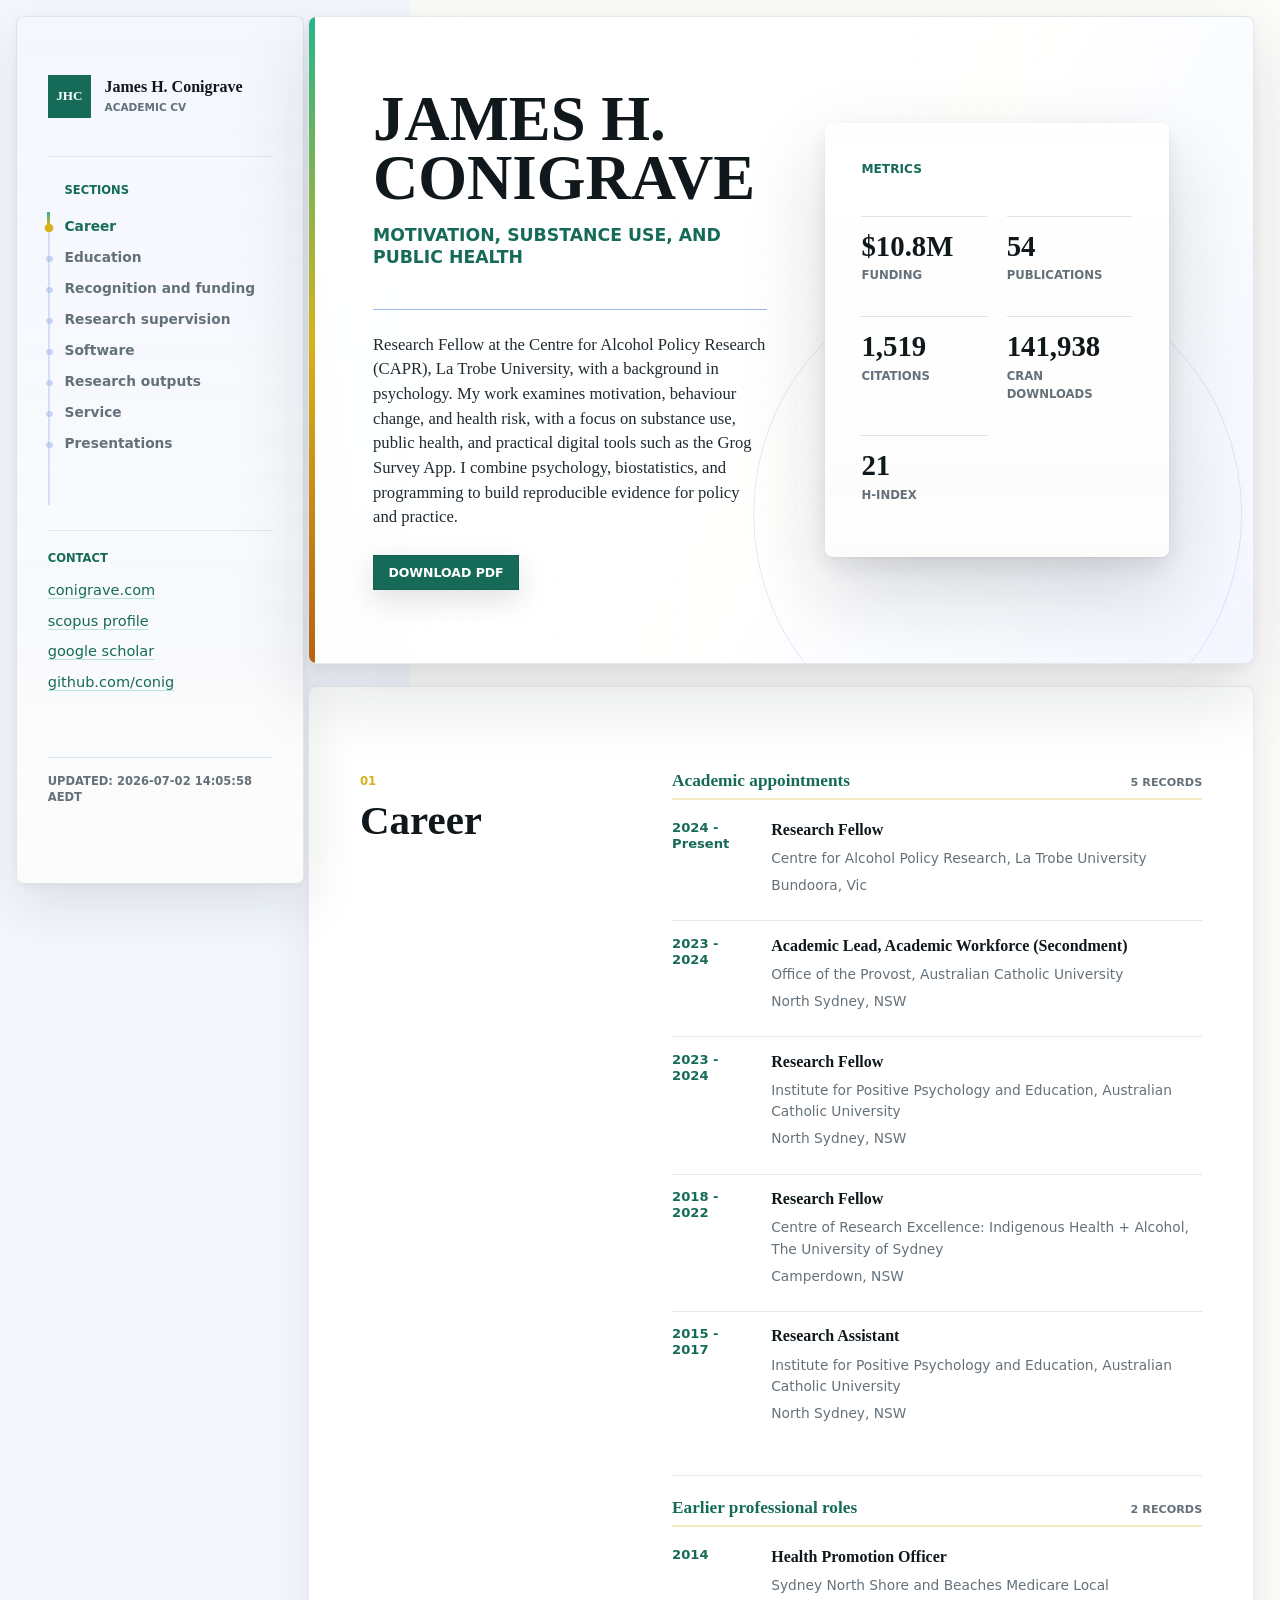
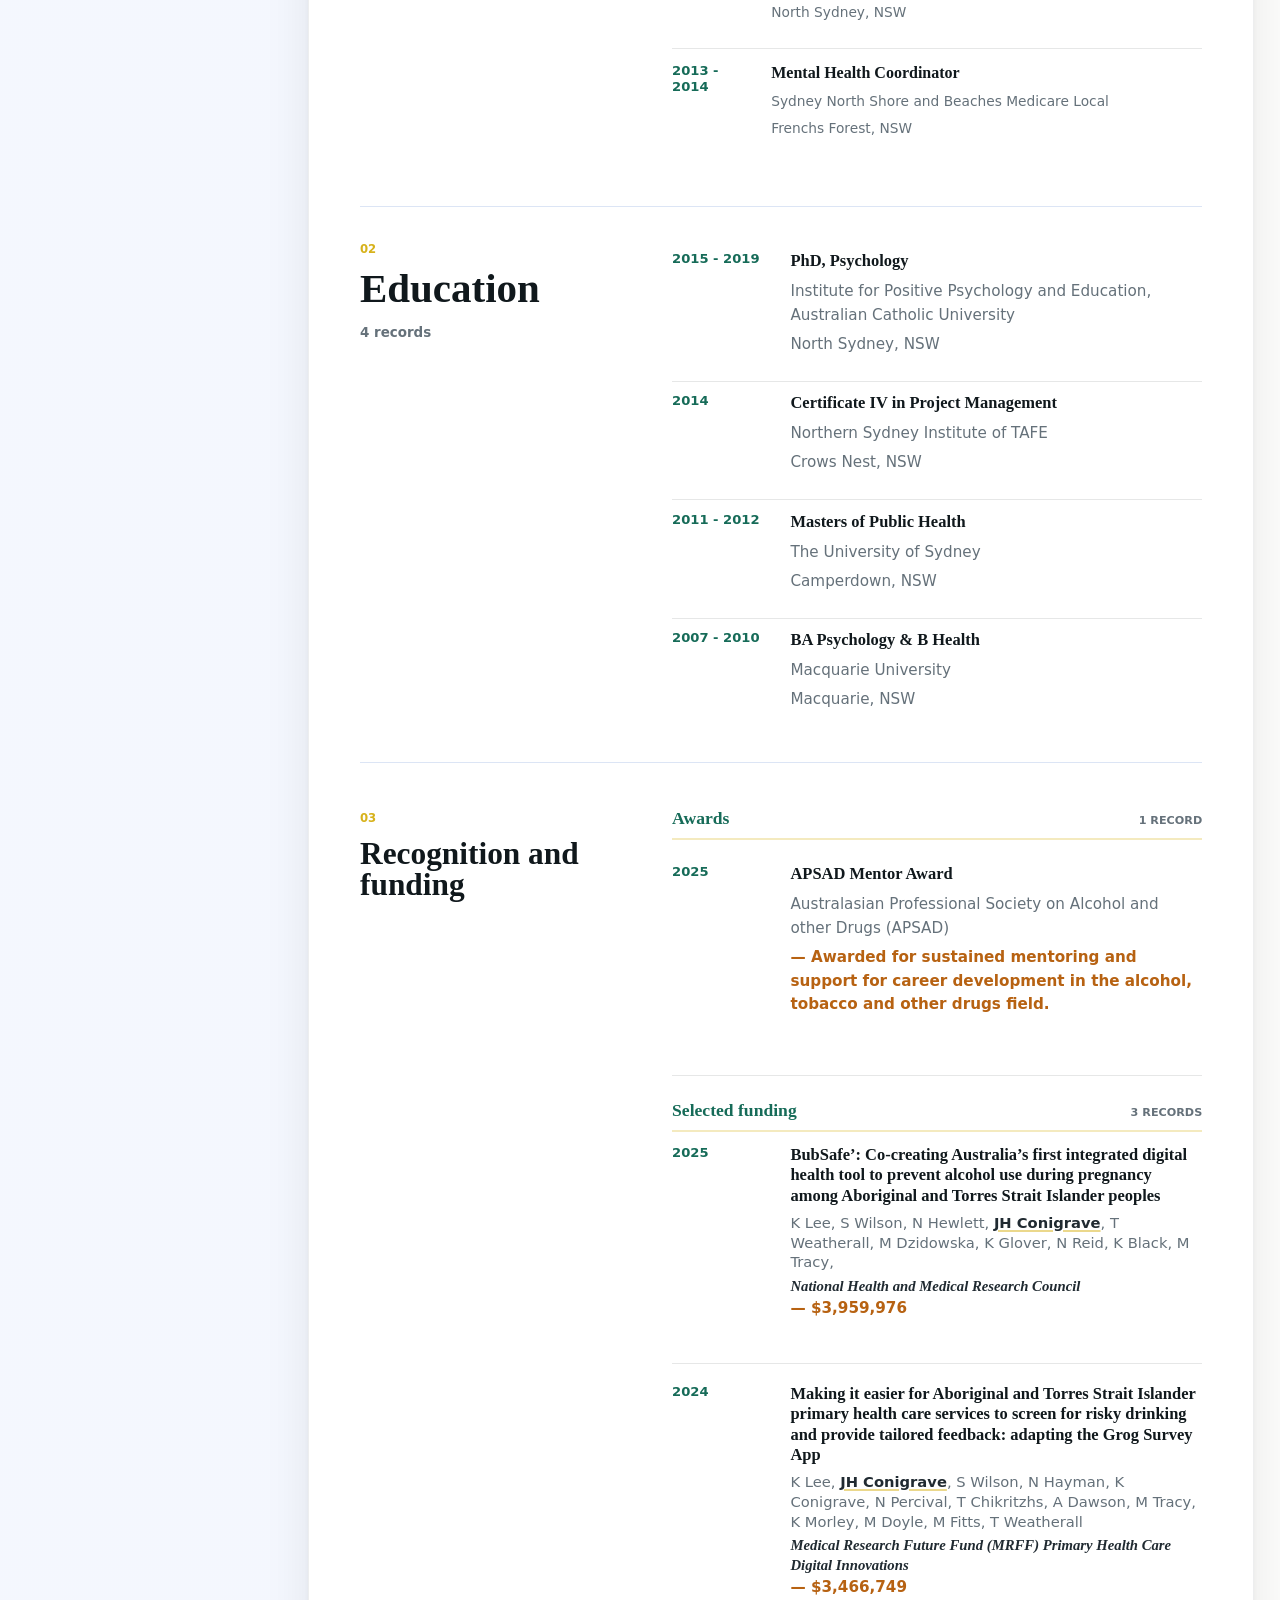
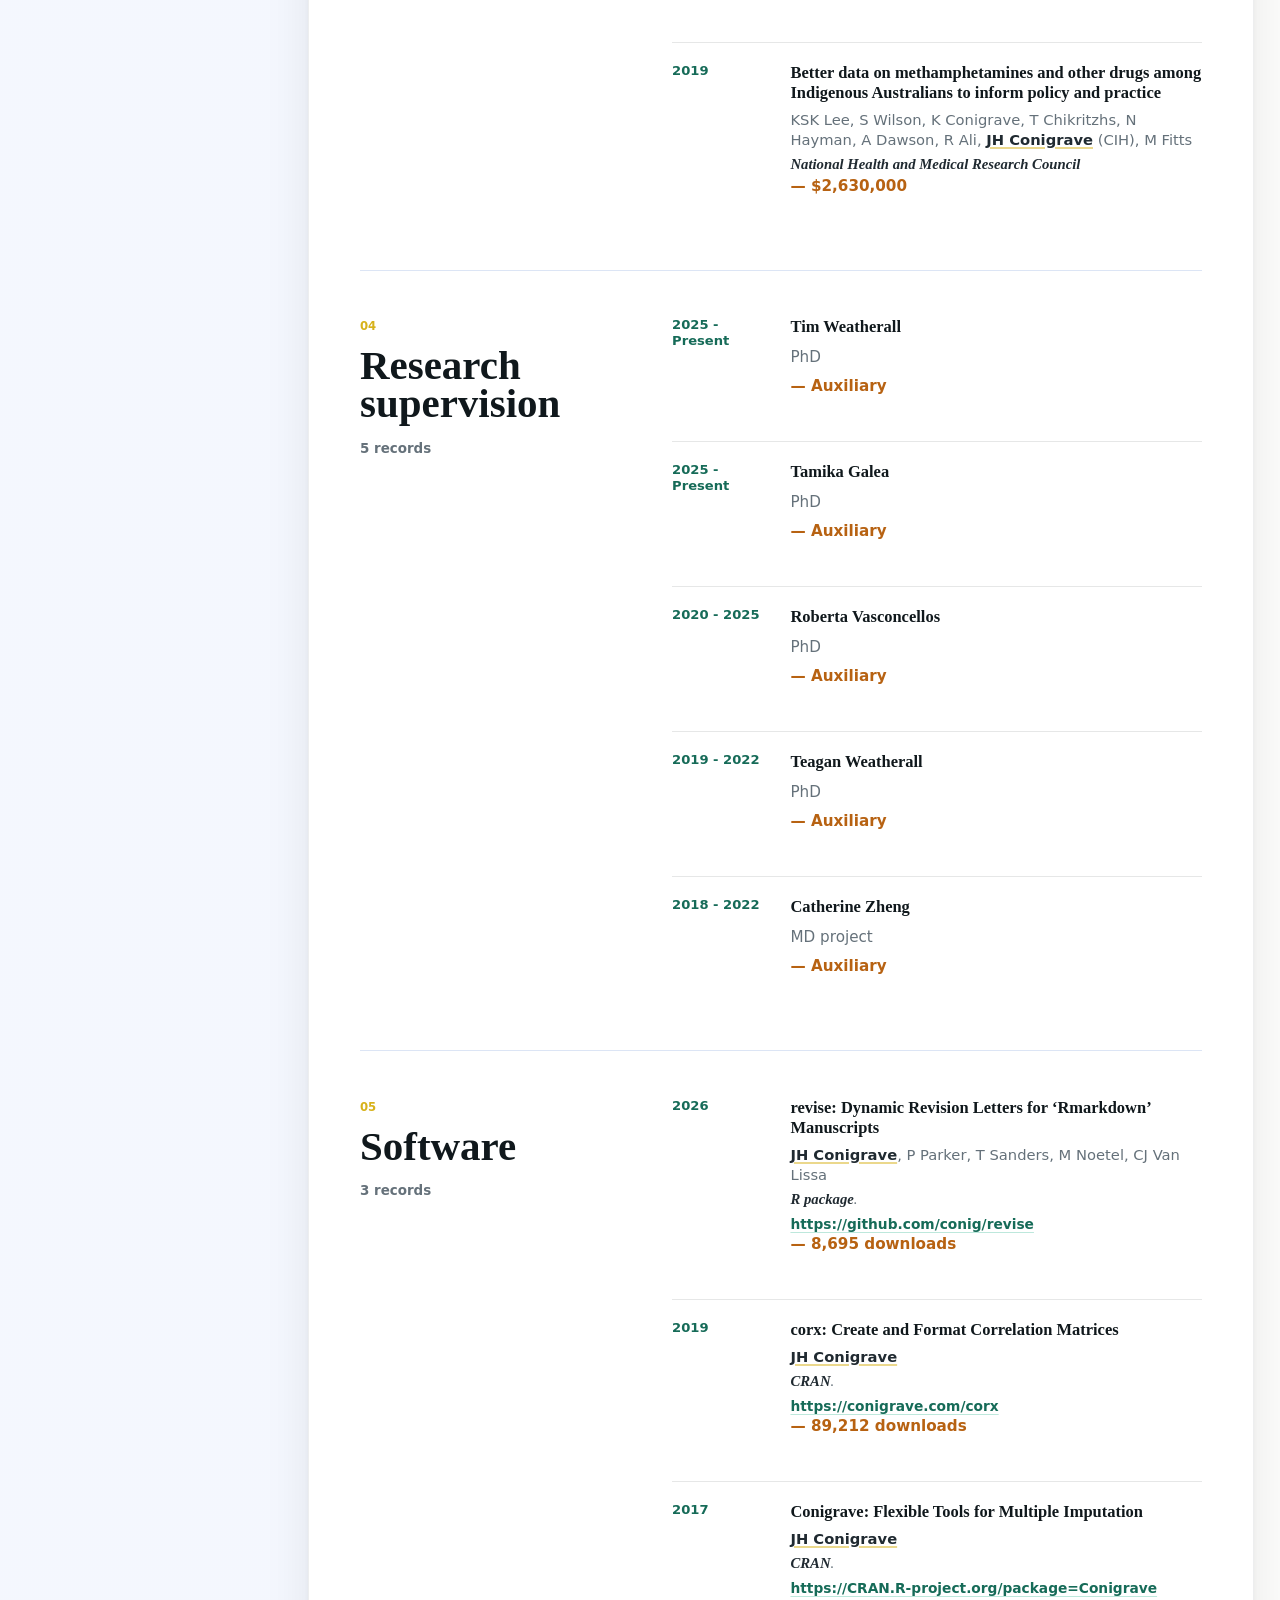
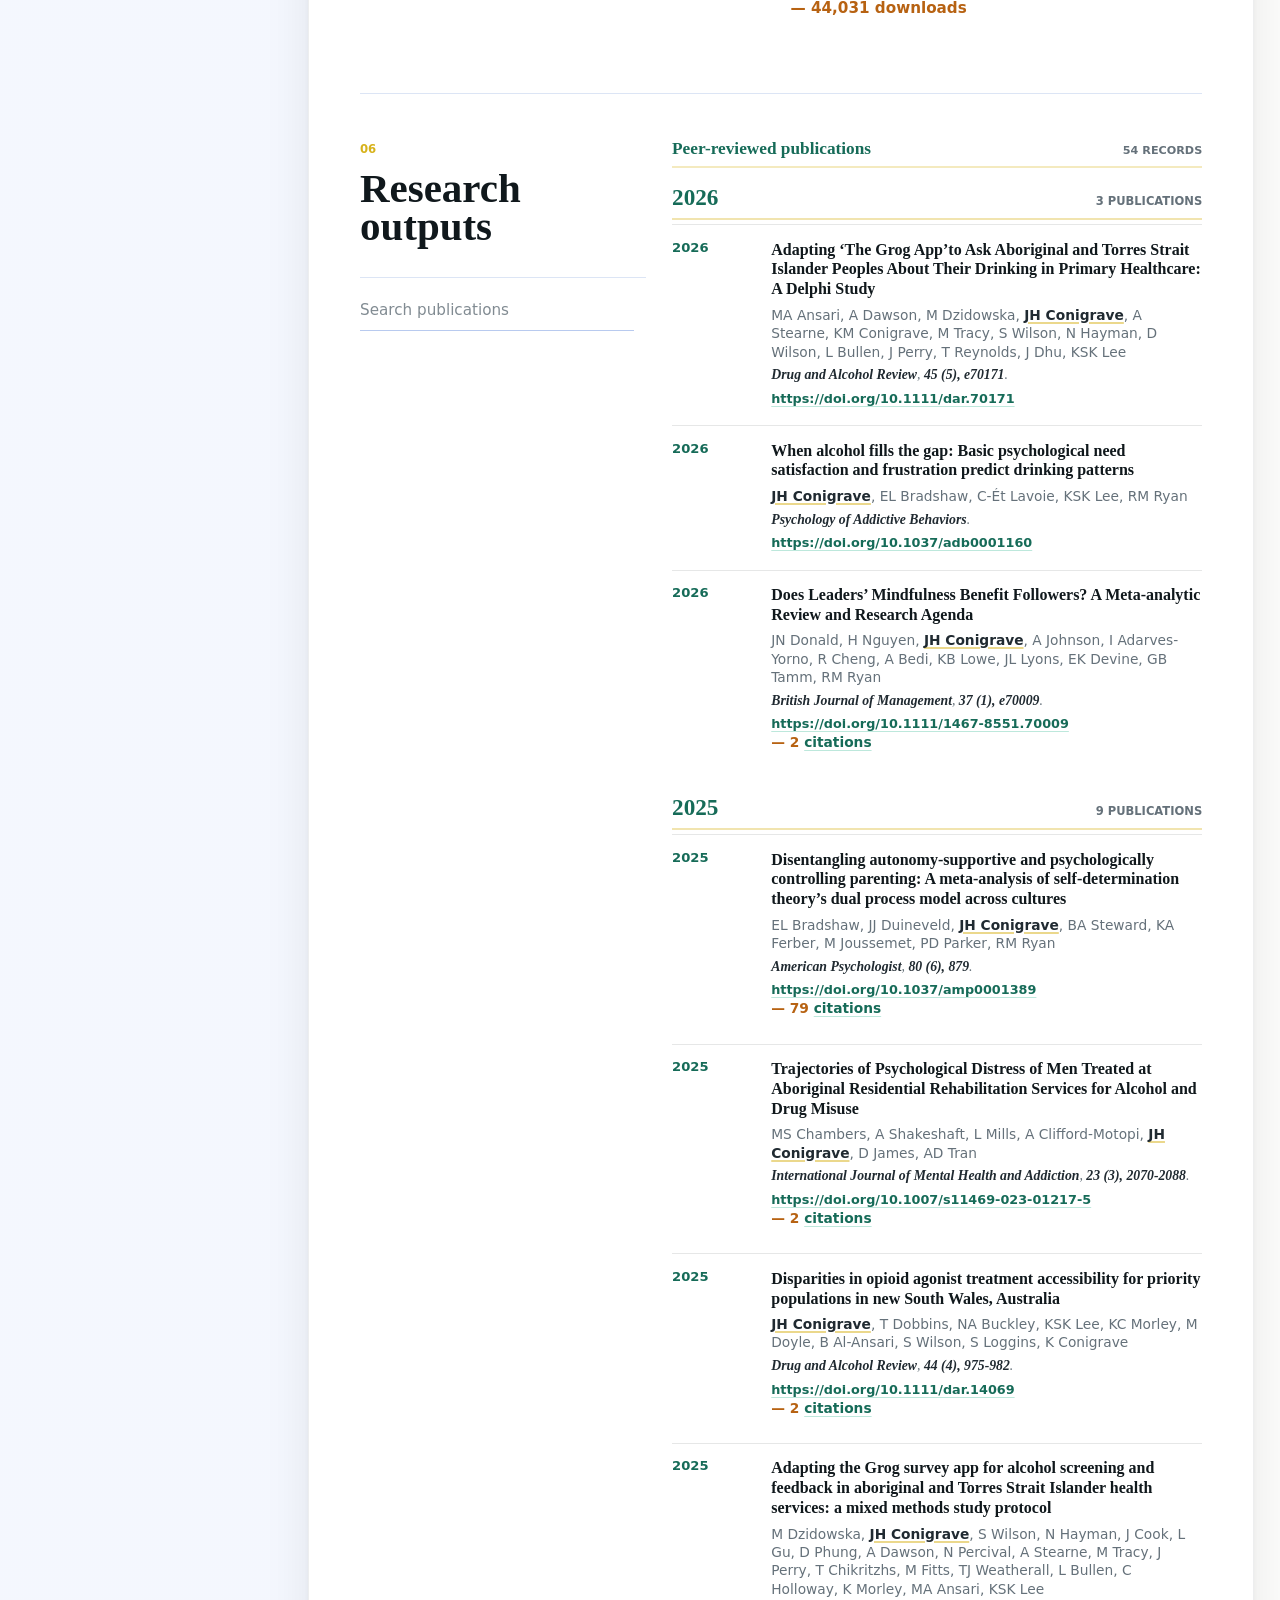
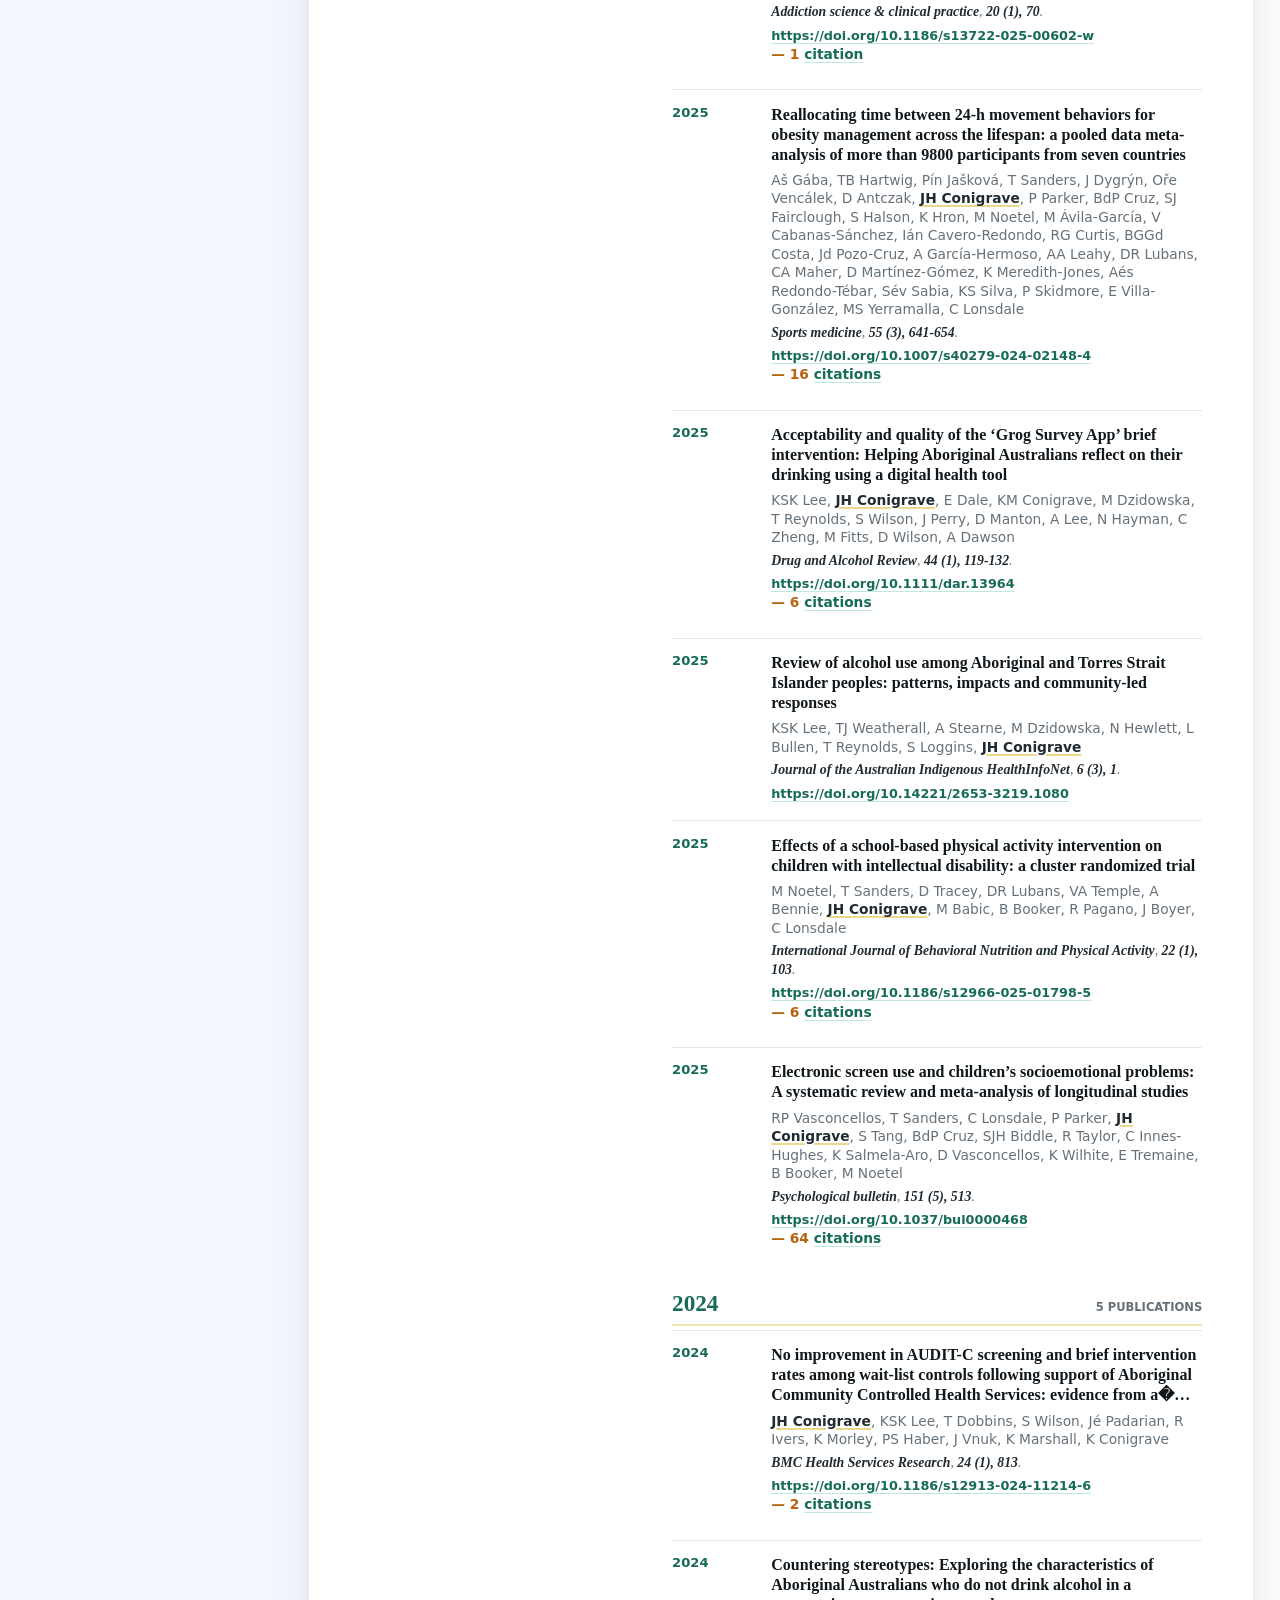
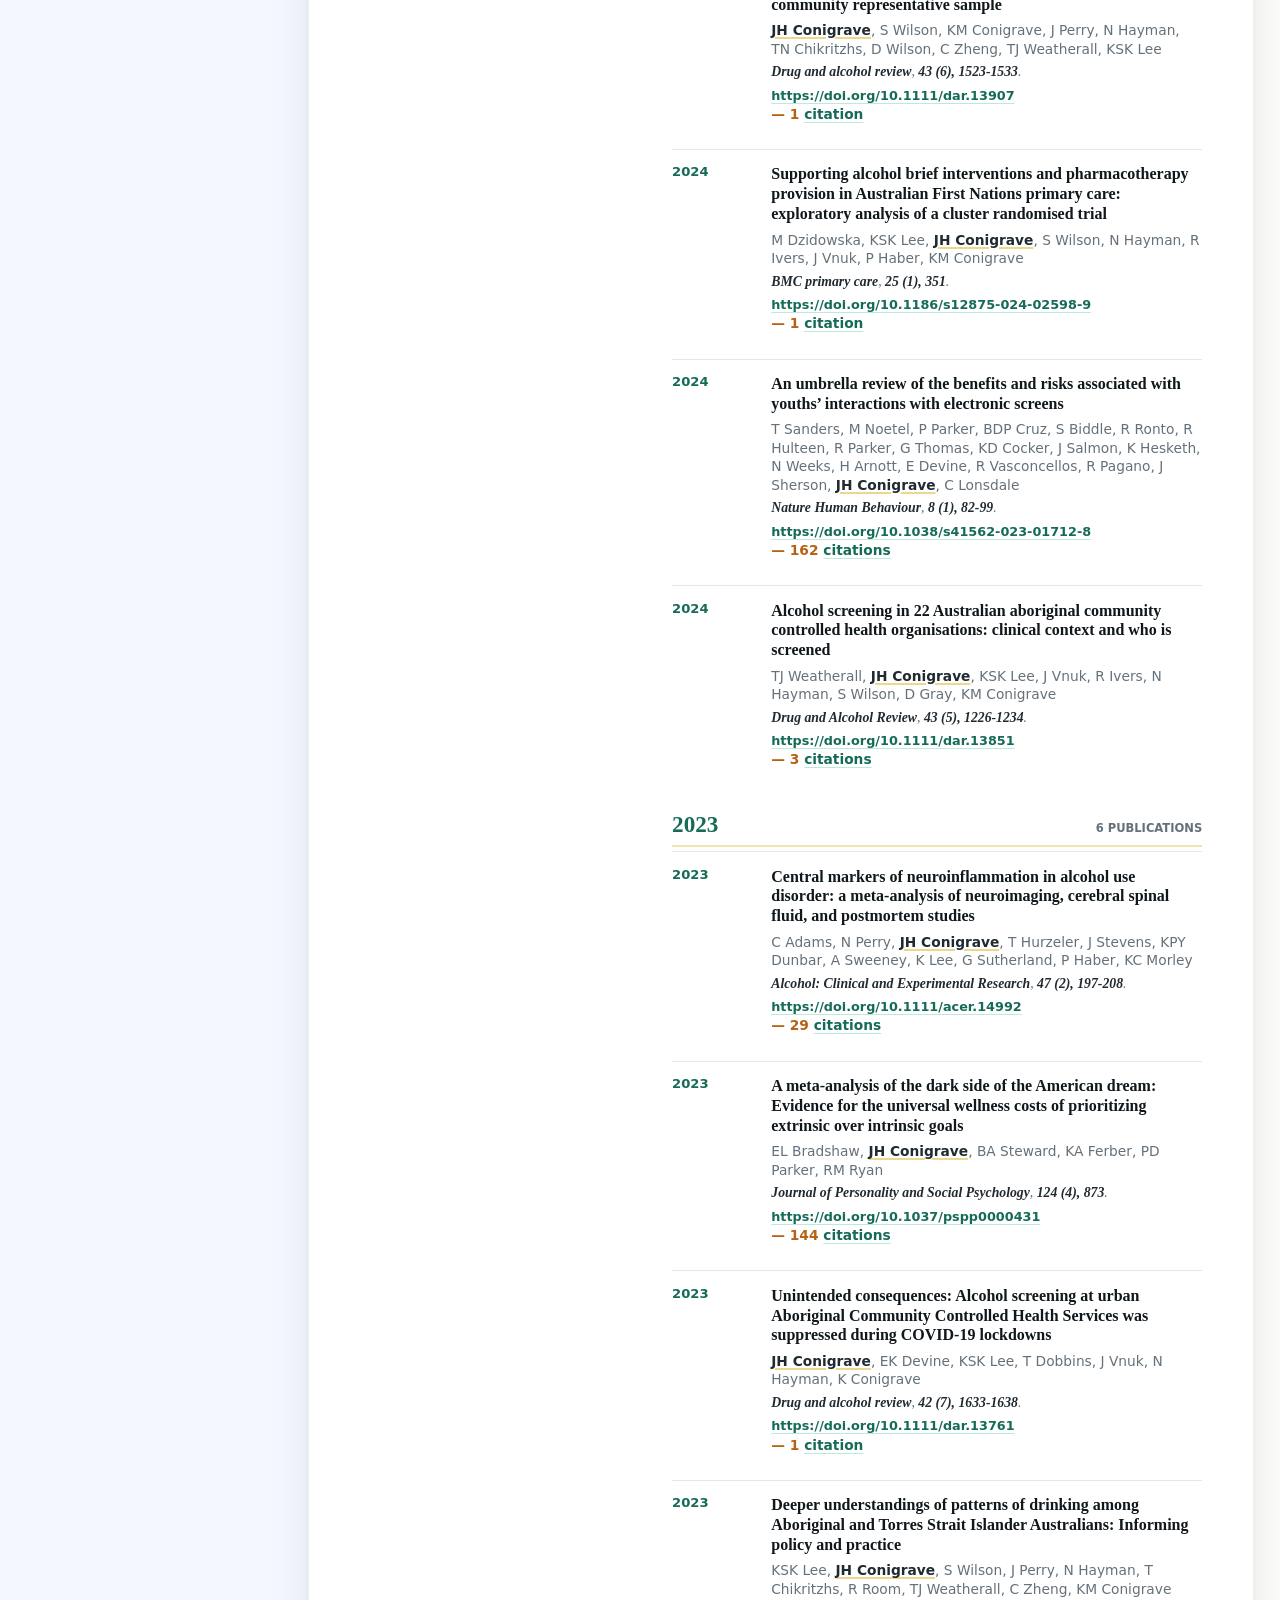
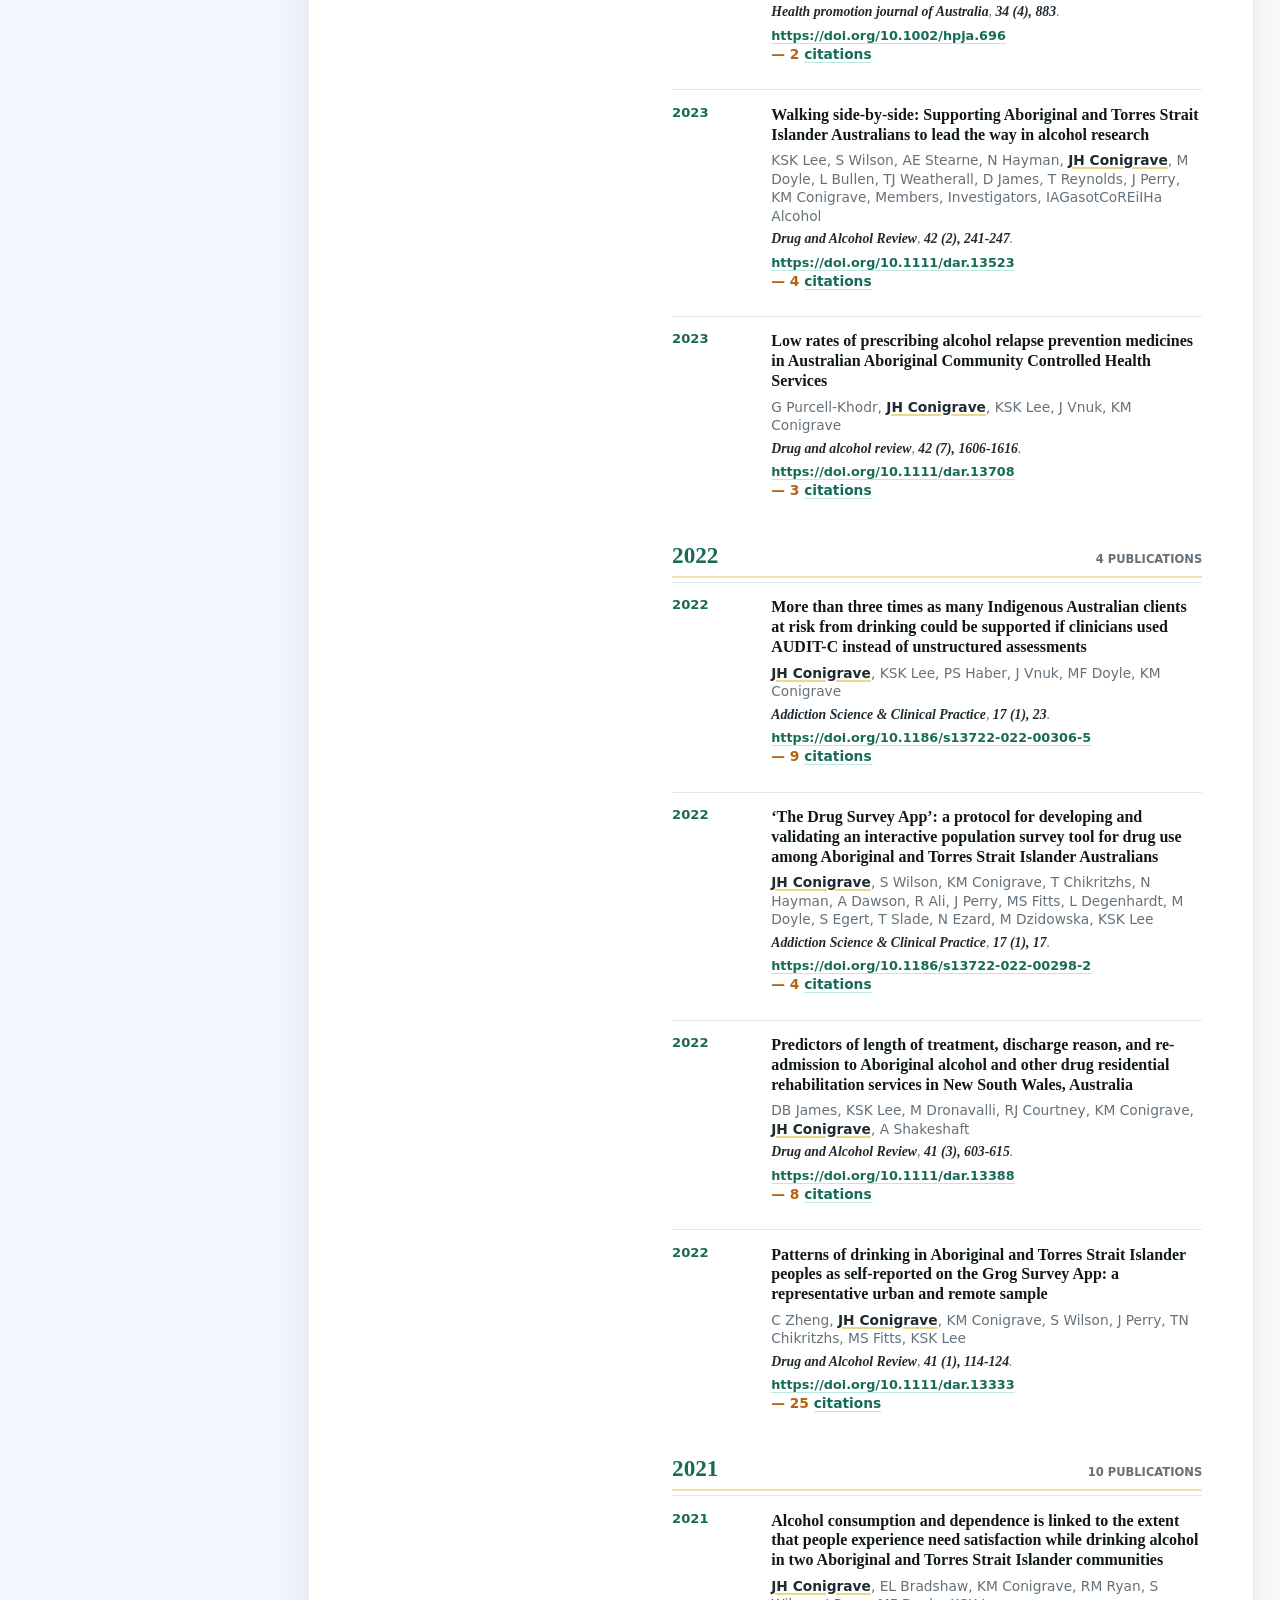
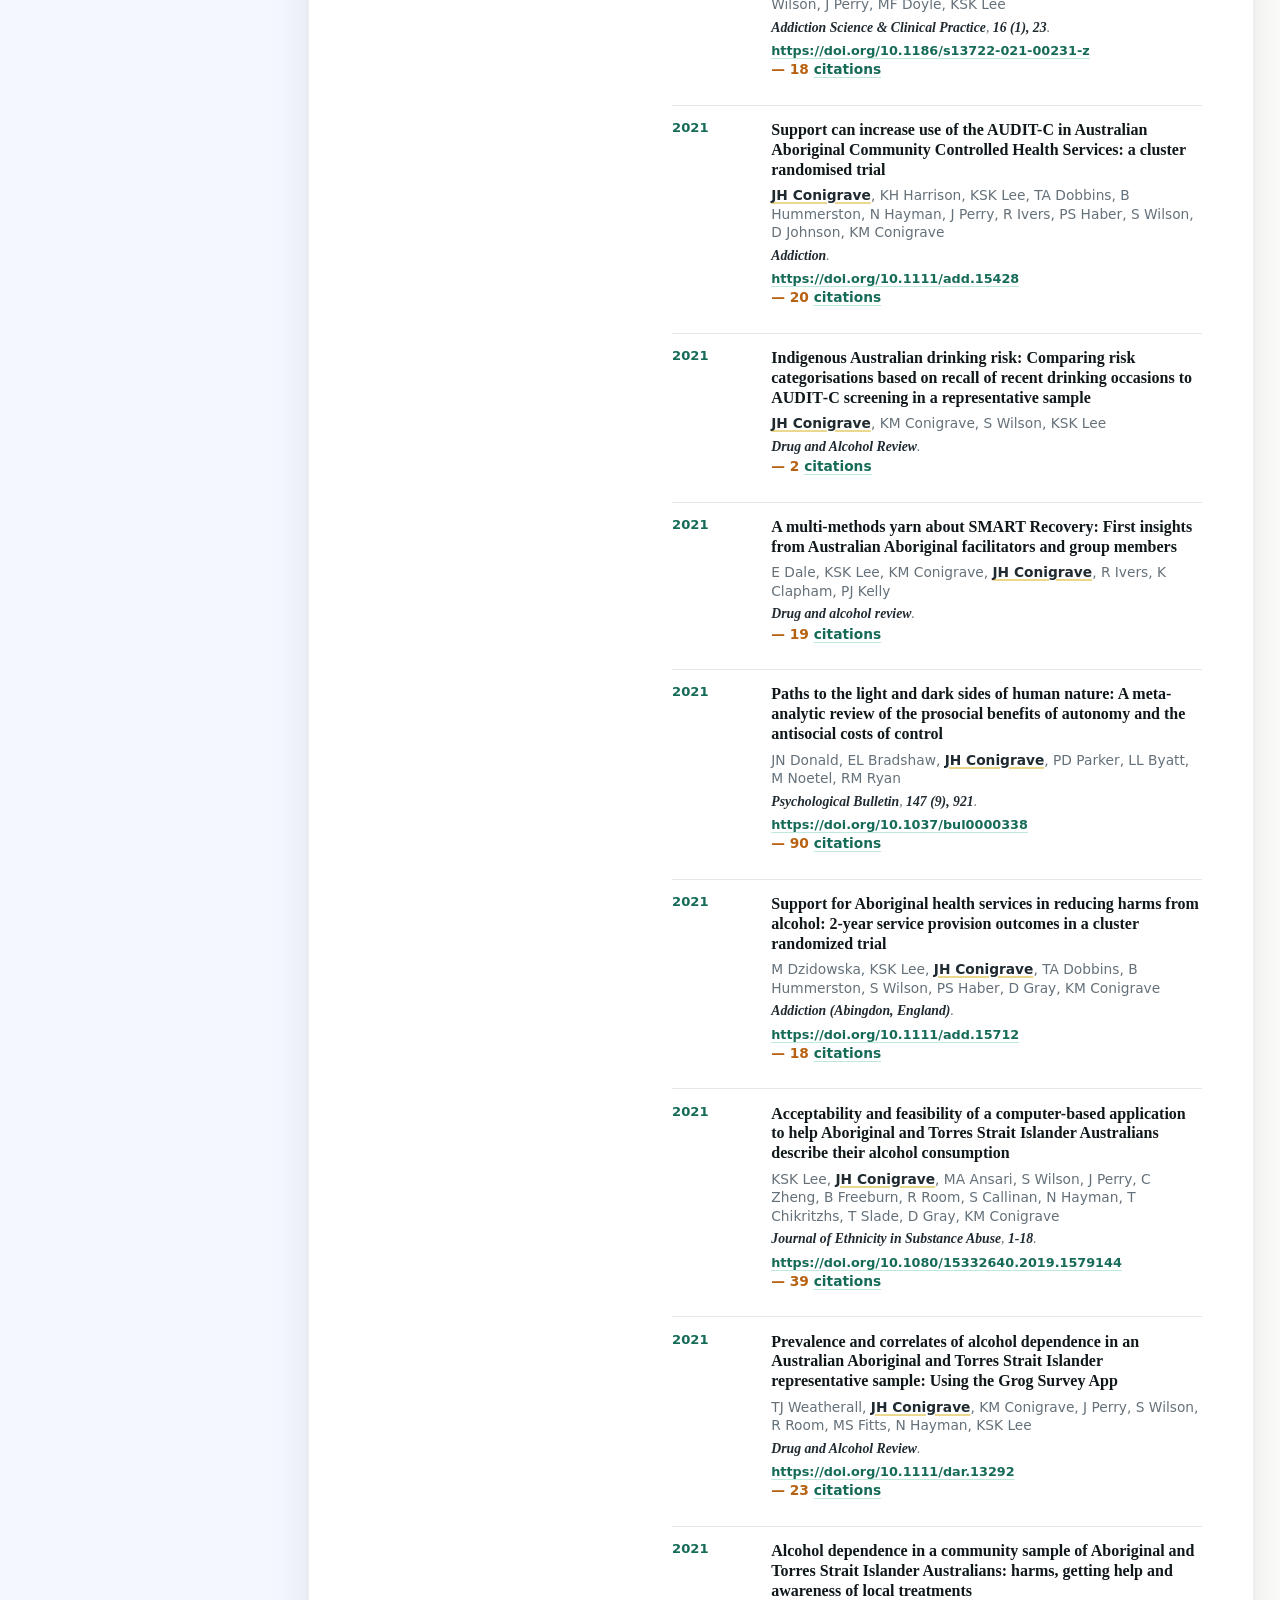
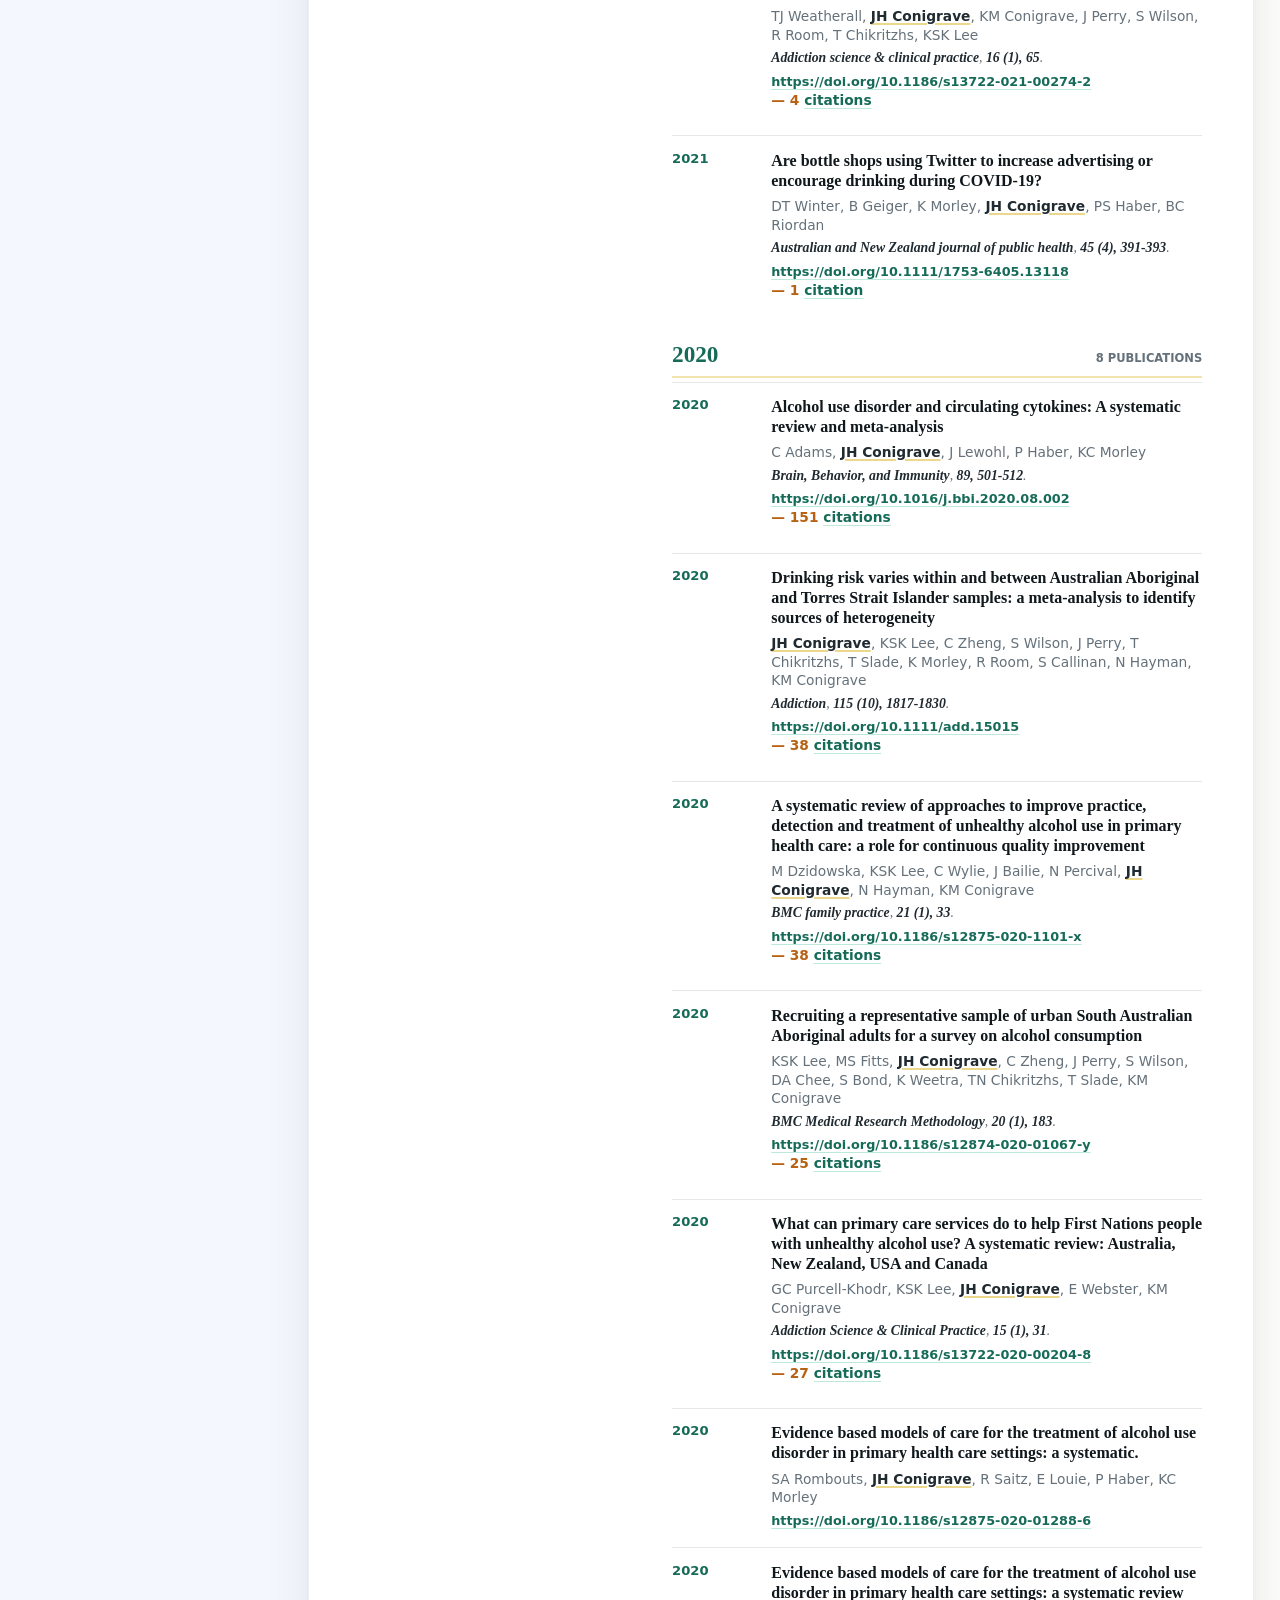
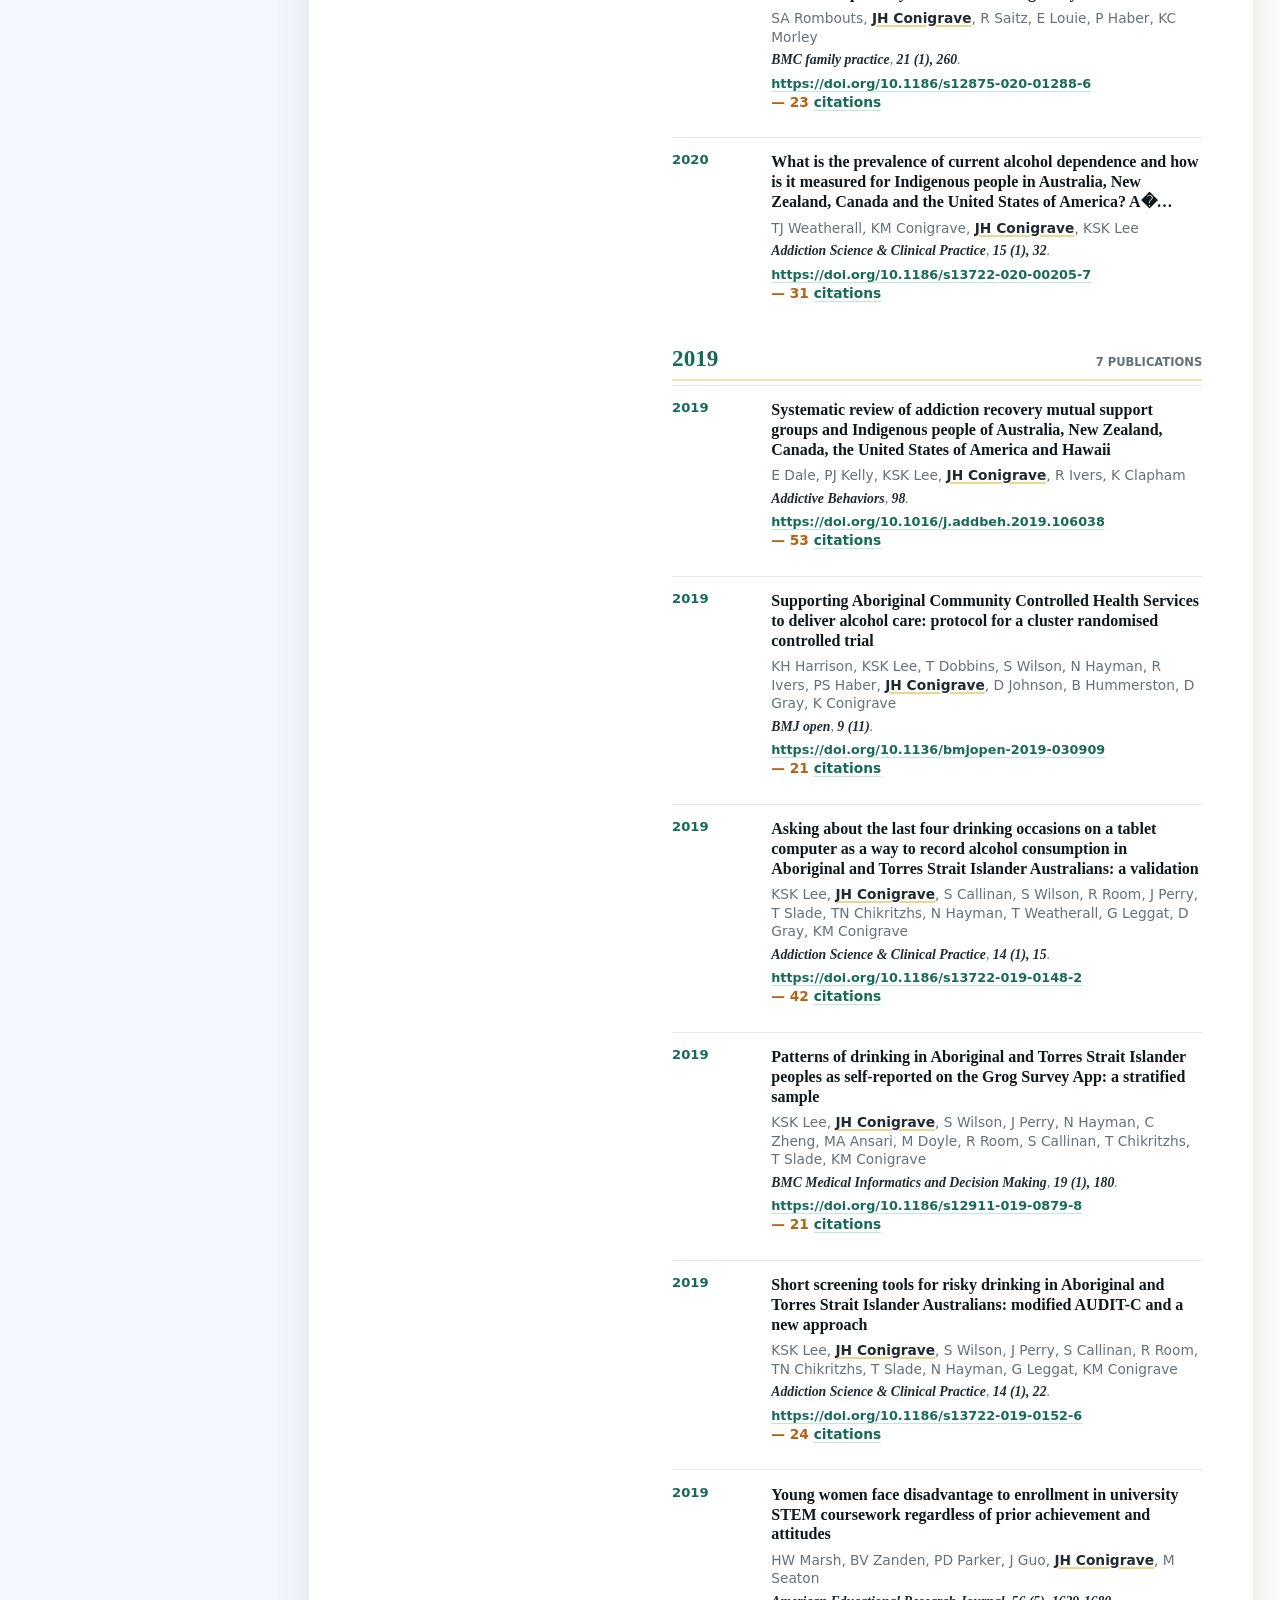
==== inst/to_github/docs/index.html @ 8aedf5b4 "styling improvements" ====
<!DOCTYPE html>

<html>

<head>

<meta charset="utf-8" />
<meta name="generator" content="pandoc" />
<meta http-equiv="X-UA-Compatible" content="IE=EDGE" />

<meta name="viewport" content="width=device-width, initial-scale=1" />

<meta name="author" content="James H. Conigrave" />

<meta name="date" content="2026-07-02" />

<title>James H. Conigrave’s resume</title>

<script>// Pandoc 2.9 adds attributes on both header and div. We remove the former (to
// be compatible with the behavior of Pandoc < 2.8).
document.addEventListener('DOMContentLoaded', function(e) {
  var hs = document.querySelectorAll("div.section[class*='level'] > :first-child");
  var i, h, a;
  for (i = 0; i < hs.length; i++) {
    h = hs[i];
    if (!/^h[1-6]$/i.test(h.tagName)) continue;  // it should be a header h1-h6
    a = h.attributes;
    while (a.length > 0) h.removeAttribute(a[0].name);
  }
});
</script>
<style type="text/css">.hljs-literal {
color: #990073;
}
.hljs-number {
color: #099;
}
.hljs-comment {
color: #998;
font-style: italic;
}
.hljs-keyword {
color: #900;
font-weight: bold;
}
.hljs-string {
color: #d14;
}
</style>
<script src="data:text/javascript,%2F%2A%21%20highlight%2Ejs%20v9%2E12%2E0%20%7C%20BSD3%20License%20%7C%20git%2Eio%2Fhljslicense%20%2A%2F%0A%21function%28e%29%7Bvar%20n%3D%22object%22%3D%3Dtypeof%20window%26%26window%7C%7C%22object%22%3D%3Dtypeof%20self%26%26self%3B%22undefined%22%21%3Dtypeof%20exports%3Fe%28exports%29%3An%26%26%28n%2Ehljs%3De%28%7B%7D%29%2C%22function%22%3D%3Dtypeof%20define%26%26define%2Eamd%26%26define%28%5B%5D%2Cfunction%28%29%7Breturn%20n%2Ehljs%7D%29%29%7D%28function%28e%29%7Bfunction%20n%28e%29%7Breturn%20e%2Ereplace%28%2F%26%2Fg%2C%22%26amp%3B%22%29%2Ereplace%28%2F%3C%2Fg%2C%22%26lt%3B%22%29%2Ereplace%28%2F%3E%2Fg%2C%22%26gt%3B%22%29%7Dfunction%20t%28e%29%7Breturn%20e%2EnodeName%2EtoLowerCase%28%29%7Dfunction%20r%28e%2Cn%29%7Bvar%20t%3De%26%26e%2Eexec%28n%29%3Breturn%20t%26%260%3D%3D%3Dt%2Eindex%7Dfunction%20a%28e%29%7Breturn%20k%2Etest%28e%29%7Dfunction%20i%28e%29%7Bvar%20n%2Ct%2Cr%2Ci%2Co%3De%2EclassName%2B%22%20%22%3Bif%28o%2B%3De%2EparentNode%3Fe%2EparentNode%2EclassName%3A%22%22%2Ct%3DB%2Eexec%28o%29%29return%20w%28t%5B1%5D%29%3Ft%5B1%5D%3A%22no%2Dhighlight%22%3Bfor%28o%3Do%2Esplit%28%2F%5Cs%2B%2F%29%2Cn%3D0%2Cr%3Do%2Elength%3Br%3En%3Bn%2B%2B%29if%28i%3Do%5Bn%5D%2Ca%28i%29%7C%7Cw%28i%29%29return%20i%7Dfunction%20o%28e%29%7Bvar%20n%2Ct%3D%7B%7D%2Cr%3DArray%2Eprototype%2Eslice%2Ecall%28arguments%2C1%29%3Bfor%28n%20in%20e%29t%5Bn%5D%3De%5Bn%5D%3Breturn%20r%2EforEach%28function%28e%29%7Bfor%28n%20in%20e%29t%5Bn%5D%3De%5Bn%5D%7D%29%2Ct%7Dfunction%20u%28e%29%7Bvar%20n%3D%5B%5D%3Breturn%20function%20r%28e%2Ca%29%7Bfor%28var%20i%3De%2EfirstChild%3Bi%3Bi%3Di%2EnextSibling%293%3D%3D%3Di%2EnodeType%3Fa%2B%3Di%2EnodeValue%2Elength%3A1%3D%3D%3Di%2EnodeType%26%26%28n%2Epush%28%7Bevent%3A%22start%22%2Coffset%3Aa%2Cnode%3Ai%7D%29%2Ca%3Dr%28i%2Ca%29%2Ct%28i%29%2Ematch%28%2Fbr%7Chr%7Cimg%7Cinput%2F%29%7C%7Cn%2Epush%28%7Bevent%3A%22stop%22%2Coffset%3Aa%2Cnode%3Ai%7D%29%29%3Breturn%20a%7D%28e%2C0%29%2Cn%7Dfunction%20c%28e%2Cr%2Ca%29%7Bfunction%20i%28%29%7Breturn%20e%2Elength%26%26r%2Elength%3Fe%5B0%5D%2Eoffset%21%3D%3Dr%5B0%5D%2Eoffset%3Fe%5B0%5D%2Eoffset%3Cr%5B0%5D%2Eoffset%3Fe%3Ar%3A%22start%22%3D%3D%3Dr%5B0%5D%2Eevent%3Fe%3Ar%3Ae%2Elength%3Fe%3Ar%7Dfunction%20o%28e%29%7Bfunction%20r%28e%29%7Breturn%22%20%22%2Be%2EnodeName%2B%27%3D%22%27%2Bn%28e%2Evalue%29%2Ereplace%28%27%22%27%2C%22%26quot%3B%22%29%2B%27%22%27%7Ds%2B%3D%22%3C%22%2Bt%28e%29%2BE%2Emap%2Ecall%28e%2Eattributes%2Cr%29%2Ejoin%28%22%22%29%2B%22%3E%22%7Dfunction%20u%28e%29%7Bs%2B%3D%22%3C%2F%22%2Bt%28e%29%2B%22%3E%22%7Dfunction%20c%28e%29%7B%28%22start%22%3D%3D%3De%2Eevent%3Fo%3Au%29%28e%2Enode%29%7Dfor%28var%20l%3D0%2Cs%3D%22%22%2Cf%3D%5B%5D%3Be%2Elength%7C%7Cr%2Elength%3B%29%7Bvar%20g%3Di%28%29%3Bif%28s%2B%3Dn%28a%2Esubstring%28l%2Cg%5B0%5D%2Eoffset%29%29%2Cl%3Dg%5B0%5D%2Eoffset%2Cg%3D%3D%3De%29%7Bf%2Ereverse%28%29%2EforEach%28u%29%3Bdo%20c%28g%2Esplice%280%2C1%29%5B0%5D%29%2Cg%3Di%28%29%3Bwhile%28g%3D%3D%3De%26%26g%2Elength%26%26g%5B0%5D%2Eoffset%3D%3D%3Dl%29%3Bf%2Ereverse%28%29%2EforEach%28o%29%7Delse%22start%22%3D%3D%3Dg%5B0%5D%2Eevent%3Ff%2Epush%28g%5B0%5D%2Enode%29%3Af%2Epop%28%29%2Cc%28g%2Esplice%280%2C1%29%5B0%5D%29%7Dreturn%20s%2Bn%28a%2Esubstr%28l%29%29%7Dfunction%20l%28e%29%7Breturn%20e%2Ev%26%26%21e%2Ecached%5Fvariants%26%26%28e%2Ecached%5Fvariants%3De%2Ev%2Emap%28function%28n%29%7Breturn%20o%28e%2C%7Bv%3Anull%7D%2Cn%29%7D%29%29%2Ce%2Ecached%5Fvariants%7C%7Ce%2EeW%26%26%5Bo%28e%29%5D%7C%7C%5Be%5D%7Dfunction%20s%28e%29%7Bfunction%20n%28e%29%7Breturn%20e%26%26e%2Esource%7C%7Ce%7Dfunction%20t%28t%2Cr%29%7Breturn%20new%20RegExp%28n%28t%29%2C%22m%22%2B%28e%2EcI%3F%22i%22%3A%22%22%29%2B%28r%3F%22g%22%3A%22%22%29%29%7Dfunction%20r%28a%2Ci%29%7Bif%28%21a%2Ecompiled%29%7Bif%28a%2Ecompiled%3D%210%2Ca%2Ek%3Da%2Ek%7C%7Ca%2EbK%2Ca%2Ek%29%7Bvar%20o%3D%7B%7D%2Cu%3Dfunction%28n%2Ct%29%7Be%2EcI%26%26%28t%3Dt%2EtoLowerCase%28%29%29%2Ct%2Esplit%28%22%20%22%29%2EforEach%28function%28e%29%7Bvar%20t%3De%2Esplit%28%22%7C%22%29%3Bo%5Bt%5B0%5D%5D%3D%5Bn%2Ct%5B1%5D%3FNumber%28t%5B1%5D%29%3A1%5D%7D%29%7D%3B%22string%22%3D%3Dtypeof%20a%2Ek%3Fu%28%22keyword%22%2Ca%2Ek%29%3Ax%28a%2Ek%29%2EforEach%28function%28e%29%7Bu%28e%2Ca%2Ek%5Be%5D%29%7D%29%2Ca%2Ek%3Do%7Da%2ElR%3Dt%28a%2El%7C%7C%2F%5Cw%2B%2F%2C%210%29%2Ci%26%26%28a%2EbK%26%26%28a%2Eb%3D%22%5C%5Cb%28%22%2Ba%2EbK%2Esplit%28%22%20%22%29%2Ejoin%28%22%7C%22%29%2B%22%29%5C%5Cb%22%29%2Ca%2Eb%7C%7C%28a%2Eb%3D%2F%5CB%7C%5Cb%2F%29%2Ca%2EbR%3Dt%28a%2Eb%29%2Ca%2Ee%7C%7Ca%2EeW%7C%7C%28a%2Ee%3D%2F%5CB%7C%5Cb%2F%29%2Ca%2Ee%26%26%28a%2EeR%3Dt%28a%2Ee%29%29%2Ca%2EtE%3Dn%28a%2Ee%29%7C%7C%22%22%2Ca%2EeW%26%26i%2EtE%26%26%28a%2EtE%2B%3D%28a%2Ee%3F%22%7C%22%3A%22%22%29%2Bi%2EtE%29%29%2Ca%2Ei%26%26%28a%2EiR%3Dt%28a%2Ei%29%29%2Cnull%3D%3Da%2Er%26%26%28a%2Er%3D1%29%2Ca%2Ec%7C%7C%28a%2Ec%3D%5B%5D%29%2Ca%2Ec%3DArray%2Eprototype%2Econcat%2Eapply%28%5B%5D%2Ca%2Ec%2Emap%28function%28e%29%7Breturn%20l%28%22self%22%3D%3D%3De%3Fa%3Ae%29%7D%29%29%2Ca%2Ec%2EforEach%28function%28e%29%7Br%28e%2Ca%29%7D%29%2Ca%2Estarts%26%26r%28a%2Estarts%2Ci%29%3Bvar%20c%3Da%2Ec%2Emap%28function%28e%29%7Breturn%20e%2EbK%3F%22%5C%5C%2E%3F%28%22%2Be%2Eb%2B%22%29%5C%5C%2E%3F%22%3Ae%2Eb%7D%29%2Econcat%28%5Ba%2EtE%2Ca%2Ei%5D%29%2Emap%28n%29%2Efilter%28Boolean%29%3Ba%2Et%3Dc%2Elength%3Ft%28c%2Ejoin%28%22%7C%22%29%2C%210%29%3A%7Bexec%3Afunction%28%29%7Breturn%20null%7D%7D%7D%7Dr%28e%29%7Dfunction%20f%28e%2Ct%2Ca%2Ci%29%7Bfunction%20o%28e%2Cn%29%7Bvar%20t%2Ca%3Bfor%28t%3D0%2Ca%3Dn%2Ec%2Elength%3Ba%3Et%3Bt%2B%2B%29if%28r%28n%2Ec%5Bt%5D%2EbR%2Ce%29%29return%20n%2Ec%5Bt%5D%7Dfunction%20u%28e%2Cn%29%7Bif%28r%28e%2EeR%2Cn%29%29%7Bfor%28%3Be%2EendsParent%26%26e%2Eparent%3B%29e%3De%2Eparent%3Breturn%20e%7Dreturn%20e%2EeW%3Fu%28e%2Eparent%2Cn%29%3Avoid%200%7Dfunction%20c%28e%2Cn%29%7Breturn%21a%26%26r%28n%2EiR%2Ce%29%7Dfunction%20l%28e%2Cn%29%7Bvar%20t%3DN%2EcI%3Fn%5B0%5D%2EtoLowerCase%28%29%3An%5B0%5D%3Breturn%20e%2Ek%2EhasOwnProperty%28t%29%26%26e%2Ek%5Bt%5D%7Dfunction%20p%28e%2Cn%2Ct%2Cr%29%7Bvar%20a%3Dr%3F%22%22%3AI%2EclassPrefix%2Ci%3D%27%3Cspan%20class%3D%22%27%2Ba%2Co%3Dt%3F%22%22%3AC%3Breturn%20i%2B%3De%2B%27%22%3E%27%2Ci%2Bn%2Bo%7Dfunction%20h%28%29%7Bvar%20e%2Ct%2Cr%2Ca%3Bif%28%21E%2Ek%29return%20n%28k%29%3Bfor%28a%3D%22%22%2Ct%3D0%2CE%2ElR%2ElastIndex%3D0%2Cr%3DE%2ElR%2Eexec%28k%29%3Br%3B%29a%2B%3Dn%28k%2Esubstring%28t%2Cr%2Eindex%29%29%2Ce%3Dl%28E%2Cr%29%2Ce%3F%28B%2B%3De%5B1%5D%2Ca%2B%3Dp%28e%5B0%5D%2Cn%28r%5B0%5D%29%29%29%3Aa%2B%3Dn%28r%5B0%5D%29%2Ct%3DE%2ElR%2ElastIndex%2Cr%3DE%2ElR%2Eexec%28k%29%3Breturn%20a%2Bn%28k%2Esubstr%28t%29%29%7Dfunction%20d%28%29%7Bvar%20e%3D%22string%22%3D%3Dtypeof%20E%2EsL%3Bif%28e%26%26%21y%5BE%2EsL%5D%29return%20n%28k%29%3Bvar%20t%3De%3Ff%28E%2EsL%2Ck%2C%210%2Cx%5BE%2EsL%5D%29%3Ag%28k%2CE%2EsL%2Elength%3FE%2EsL%3Avoid%200%29%3Breturn%20E%2Er%3E0%26%26%28B%2B%3Dt%2Er%29%2Ce%26%26%28x%5BE%2EsL%5D%3Dt%2Etop%29%2Cp%28t%2Elanguage%2Ct%2Evalue%2C%211%2C%210%29%7Dfunction%20b%28%29%7BL%2B%3Dnull%21%3DE%2EsL%3Fd%28%29%3Ah%28%29%2Ck%3D%22%22%7Dfunction%20v%28e%29%7BL%2B%3De%2EcN%3Fp%28e%2EcN%2C%22%22%2C%210%29%3A%22%22%2CE%3DObject%2Ecreate%28e%2C%7Bparent%3A%7Bvalue%3AE%7D%7D%29%7Dfunction%20m%28e%2Cn%29%7Bif%28k%2B%3De%2Cnull%3D%3Dn%29return%20b%28%29%2C0%3Bvar%20t%3Do%28n%2CE%29%3Bif%28t%29return%20t%2Eskip%3Fk%2B%3Dn%3A%28t%2EeB%26%26%28k%2B%3Dn%29%2Cb%28%29%2Ct%2ErB%7C%7Ct%2EeB%7C%7C%28k%3Dn%29%29%2Cv%28t%2Cn%29%2Ct%2ErB%3F0%3An%2Elength%3Bvar%20r%3Du%28E%2Cn%29%3Bif%28r%29%7Bvar%20a%3DE%3Ba%2Eskip%3Fk%2B%3Dn%3A%28a%2ErE%7C%7Ca%2EeE%7C%7C%28k%2B%3Dn%29%2Cb%28%29%2Ca%2EeE%26%26%28k%3Dn%29%29%3Bdo%20E%2EcN%26%26%28L%2B%3DC%29%2CE%2Eskip%7C%7C%28B%2B%3DE%2Er%29%2CE%3DE%2Eparent%3Bwhile%28E%21%3D%3Dr%2Eparent%29%3Breturn%20r%2Estarts%26%26v%28r%2Estarts%2C%22%22%29%2Ca%2ErE%3F0%3An%2Elength%7Dif%28c%28n%2CE%29%29throw%20new%20Error%28%27Illegal%20lexeme%20%22%27%2Bn%2B%27%22%20for%20mode%20%22%27%2B%28E%2EcN%7C%7C%22%3Cunnamed%3E%22%29%2B%27%22%27%29%3Breturn%20k%2B%3Dn%2Cn%2Elength%7C%7C1%7Dvar%20N%3Dw%28e%29%3Bif%28%21N%29throw%20new%20Error%28%27Unknown%20language%3A%20%22%27%2Be%2B%27%22%27%29%3Bs%28N%29%3Bvar%20R%2CE%3Di%7C%7CN%2Cx%3D%7B%7D%2CL%3D%22%22%3Bfor%28R%3DE%3BR%21%3D%3DN%3BR%3DR%2Eparent%29R%2EcN%26%26%28L%3Dp%28R%2EcN%2C%22%22%2C%210%29%2BL%29%3Bvar%20k%3D%22%22%2CB%3D0%3Btry%7Bfor%28var%20M%2Cj%2CO%3D0%3B%3B%29%7Bif%28E%2Et%2ElastIndex%3DO%2CM%3DE%2Et%2Eexec%28t%29%2C%21M%29break%3Bj%3Dm%28t%2Esubstring%28O%2CM%2Eindex%29%2CM%5B0%5D%29%2CO%3DM%2Eindex%2Bj%7Dfor%28m%28t%2Esubstr%28O%29%29%2CR%3DE%3BR%2Eparent%3BR%3DR%2Eparent%29R%2EcN%26%26%28L%2B%3DC%29%3Breturn%7Br%3AB%2Cvalue%3AL%2Clanguage%3Ae%2Ctop%3AE%7D%7Dcatch%28T%29%7Bif%28T%2Emessage%26%26%2D1%21%3D%3DT%2Emessage%2EindexOf%28%22Illegal%22%29%29return%7Br%3A0%2Cvalue%3An%28t%29%7D%3Bthrow%20T%7D%7Dfunction%20g%28e%2Ct%29%7Bt%3Dt%7C%7CI%2Elanguages%7C%7Cx%28y%29%3Bvar%20r%3D%7Br%3A0%2Cvalue%3An%28e%29%7D%2Ca%3Dr%3Breturn%20t%2Efilter%28w%29%2EforEach%28function%28n%29%7Bvar%20t%3Df%28n%2Ce%2C%211%29%3Bt%2Elanguage%3Dn%2Ct%2Er%3Ea%2Er%26%26%28a%3Dt%29%2Ct%2Er%3Er%2Er%26%26%28a%3Dr%2Cr%3Dt%29%7D%29%2Ca%2Elanguage%26%26%28r%2Esecond%5Fbest%3Da%29%2Cr%7Dfunction%20p%28e%29%7Breturn%20I%2EtabReplace%7C%7CI%2EuseBR%3Fe%2Ereplace%28M%2Cfunction%28e%2Cn%29%7Breturn%20I%2EuseBR%26%26%22%5Cn%22%3D%3D%3De%3F%22%3Cbr%3E%22%3AI%2EtabReplace%3Fn%2Ereplace%28%2F%5Ct%2Fg%2CI%2EtabReplace%29%3A%22%22%7D%29%3Ae%7Dfunction%20h%28e%2Cn%2Ct%29%7Bvar%20r%3Dn%3FL%5Bn%5D%3At%2Ca%3D%5Be%2Etrim%28%29%5D%3Breturn%20e%2Ematch%28%2F%5Cbhljs%5Cb%2F%29%7C%7Ca%2Epush%28%22hljs%22%29%2C%2D1%3D%3D%3De%2EindexOf%28r%29%26%26a%2Epush%28r%29%2Ca%2Ejoin%28%22%20%22%29%2Etrim%28%29%7Dfunction%20d%28e%29%7Bvar%20n%2Ct%2Cr%2Co%2Cl%2Cs%3Di%28e%29%3Ba%28s%29%7C%7C%28I%2EuseBR%3F%28n%3Ddocument%2EcreateElementNS%28%22http%3A%2F%2Fwww%2Ew3%2Eorg%2F1999%2Fxhtml%22%2C%22div%22%29%2Cn%2EinnerHTML%3De%2EinnerHTML%2Ereplace%28%2F%5Cn%2Fg%2C%22%22%29%2Ereplace%28%2F%3Cbr%5B%20%5C%2F%5D%2A%3E%2Fg%2C%22%5Cn%22%29%29%3An%3De%2Cl%3Dn%2EtextContent%2Cr%3Ds%3Ff%28s%2Cl%2C%210%29%3Ag%28l%29%2Ct%3Du%28n%29%2Ct%2Elength%26%26%28o%3Ddocument%2EcreateElementNS%28%22http%3A%2F%2Fwww%2Ew3%2Eorg%2F1999%2Fxhtml%22%2C%22div%22%29%2Co%2EinnerHTML%3Dr%2Evalue%2Cr%2Evalue%3Dc%28t%2Cu%28o%29%2Cl%29%29%2Cr%2Evalue%3Dp%28r%2Evalue%29%2Ce%2EinnerHTML%3Dr%2Evalue%2Ce%2EclassName%3Dh%28e%2EclassName%2Cs%2Cr%2Elanguage%29%2Ce%2Eresult%3D%7Blanguage%3Ar%2Elanguage%2Cre%3Ar%2Er%7D%2Cr%2Esecond%5Fbest%26%26%28e%2Esecond%5Fbest%3D%7Blanguage%3Ar%2Esecond%5Fbest%2Elanguage%2Cre%3Ar%2Esecond%5Fbest%2Er%7D%29%29%7Dfunction%20b%28e%29%7BI%3Do%28I%2Ce%29%7Dfunction%20v%28%29%7Bif%28%21v%2Ecalled%29%7Bv%2Ecalled%3D%210%3Bvar%20e%3Ddocument%2EquerySelectorAll%28%22pre%20code%22%29%3BE%2EforEach%2Ecall%28e%2Cd%29%7D%7Dfunction%20m%28%29%7BaddEventListener%28%22DOMContentLoaded%22%2Cv%2C%211%29%2CaddEventListener%28%22load%22%2Cv%2C%211%29%7Dfunction%20N%28n%2Ct%29%7Bvar%20r%3Dy%5Bn%5D%3Dt%28e%29%3Br%2Ealiases%26%26r%2Ealiases%2EforEach%28function%28e%29%7BL%5Be%5D%3Dn%7D%29%7Dfunction%20R%28%29%7Breturn%20x%28y%29%7Dfunction%20w%28e%29%7Breturn%20e%3D%28e%7C%7C%22%22%29%2EtoLowerCase%28%29%2Cy%5Be%5D%7C%7Cy%5BL%5Be%5D%5D%7Dvar%20E%3D%5B%5D%2Cx%3DObject%2Ekeys%2Cy%3D%7B%7D%2CL%3D%7B%7D%2Ck%3D%2F%5E%28no%2D%3Fhighlight%7Cplain%7Ctext%29%24%2Fi%2CB%3D%2F%5Cblang%28%3F%3Auage%29%3F%2D%28%5B%5Cw%2D%5D%2B%29%5Cb%2Fi%2CM%3D%2F%28%28%5E%28%3C%5B%5E%3E%5D%2B%3E%7C%5Ct%7C%29%2B%7C%28%3F%3A%5Cn%29%29%29%2Fgm%2CC%3D%22%3C%2Fspan%3E%22%2CI%3D%7BclassPrefix%3A%22hljs%2D%22%2CtabReplace%3Anull%2CuseBR%3A%211%2Clanguages%3Avoid%200%7D%3Breturn%20e%2Ehighlight%3Df%2Ce%2EhighlightAuto%3Dg%2Ce%2EfixMarkup%3Dp%2Ce%2EhighlightBlock%3Dd%2Ce%2Econfigure%3Db%2Ce%2EinitHighlighting%3Dv%2Ce%2EinitHighlightingOnLoad%3Dm%2Ce%2EregisterLanguage%3DN%2Ce%2ElistLanguages%3DR%2Ce%2EgetLanguage%3Dw%2Ce%2Einherit%3Do%2Ce%2EIR%3D%22%5Ba%2DzA%2DZ%5D%5C%5Cw%2A%22%2Ce%2EUIR%3D%22%5Ba%2DzA%2DZ%5F%5D%5C%5Cw%2A%22%2Ce%2ENR%3D%22%5C%5Cb%5C%5Cd%2B%28%5C%5C%2E%5C%5Cd%2B%29%3F%22%2Ce%2ECNR%3D%22%28%2D%3F%29%28%5C%5Cb0%5BxX%5D%5Ba%2DfA%2DF0%2D9%5D%2B%7C%28%5C%5Cb%5C%5Cd%2B%28%5C%5C%2E%5C%5Cd%2A%29%3F%7C%5C%5C%2E%5C%5Cd%2B%29%28%5BeE%5D%5B%2D%2B%5D%3F%5C%5Cd%2B%29%3F%29%22%2Ce%2EBNR%3D%22%5C%5Cb%280b%5B01%5D%2B%29%22%2Ce%2ERSR%3D%22%21%7C%21%3D%7C%21%3D%3D%7C%25%7C%25%3D%7C%26%7C%26%26%7C%26%3D%7C%5C%5C%2A%7C%5C%5C%2A%3D%7C%5C%5C%2B%7C%5C%5C%2B%3D%7C%2C%7C%2D%7C%2D%3D%7C%2F%3D%7C%2F%7C%3A%7C%3B%7C%3C%3C%7C%3C%3C%3D%7C%3C%3D%7C%3C%7C%3D%3D%3D%7C%3D%3D%7C%3D%7C%3E%3E%3E%3D%7C%3E%3E%3D%7C%3E%3D%7C%3E%3E%3E%7C%3E%3E%7C%3E%7C%5C%5C%3F%7C%5C%5C%5B%7C%5C%5C%7B%7C%5C%5C%28%7C%5C%5C%5E%7C%5C%5C%5E%3D%7C%5C%5C%7C%7C%5C%5C%7C%3D%7C%5C%5C%7C%5C%5C%7C%7C%7E%22%2Ce%2EBE%3D%7Bb%3A%22%5C%5C%5C%5C%5B%5C%5Cs%5C%5CS%5D%22%2Cr%3A0%7D%2Ce%2EASM%3D%7BcN%3A%22string%22%2Cb%3A%22%27%22%2Ce%3A%22%27%22%2Ci%3A%22%5C%5Cn%22%2Cc%3A%5Be%2EBE%5D%7D%2Ce%2EQSM%3D%7BcN%3A%22string%22%2Cb%3A%27%22%27%2Ce%3A%27%22%27%2Ci%3A%22%5C%5Cn%22%2Cc%3A%5Be%2EBE%5D%7D%2Ce%2EPWM%3D%7Bb%3A%2F%5Cb%28a%7Can%7Cthe%7Care%7CI%27m%7Cisn%27t%7Cdon%27t%7Cdoesn%27t%7Cwon%27t%7Cbut%7Cjust%7Cshould%7Cpretty%7Csimply%7Cenough%7Cgonna%7Cgoing%7Cwtf%7Cso%7Csuch%7Cwill%7Cyou%7Cyour%7Cthey%7Clike%7Cmore%29%5Cb%2F%7D%2Ce%2EC%3Dfunction%28n%2Ct%2Cr%29%7Bvar%20a%3De%2Einherit%28%7BcN%3A%22comment%22%2Cb%3An%2Ce%3At%2Cc%3A%5B%5D%7D%2Cr%7C%7C%7B%7D%29%3Breturn%20a%2Ec%2Epush%28e%2EPWM%29%2Ca%2Ec%2Epush%28%7BcN%3A%22doctag%22%2Cb%3A%22%28%3F%3ATODO%7CFIXME%7CNOTE%7CBUG%7CXXX%29%3A%22%2Cr%3A0%7D%29%2Ca%7D%2Ce%2ECLCM%3De%2EC%28%22%2F%2F%22%2C%22%24%22%29%2Ce%2ECBCM%3De%2EC%28%22%2F%5C%5C%2A%22%2C%22%5C%5C%2A%2F%22%29%2Ce%2EHCM%3De%2EC%28%22%23%22%2C%22%24%22%29%2Ce%2ENM%3D%7BcN%3A%22number%22%2Cb%3Ae%2ENR%2Cr%3A0%7D%2Ce%2ECNM%3D%7BcN%3A%22number%22%2Cb%3Ae%2ECNR%2Cr%3A0%7D%2Ce%2EBNM%3D%7BcN%3A%22number%22%2Cb%3Ae%2EBNR%2Cr%3A0%7D%2Ce%2ECSSNM%3D%7BcN%3A%22number%22%2Cb%3Ae%2ENR%2B%22%28%25%7Cem%7Cex%7Cch%7Crem%7Cvw%7Cvh%7Cvmin%7Cvmax%7Ccm%7Cmm%7Cin%7Cpt%7Cpc%7Cpx%7Cdeg%7Cgrad%7Crad%7Cturn%7Cs%7Cms%7CHz%7CkHz%7Cdpi%7Cdpcm%7Cdppx%29%3F%22%2Cr%3A0%7D%2Ce%2ERM%3D%7BcN%3A%22regexp%22%2Cb%3A%2F%5C%2F%2F%2Ce%3A%2F%5C%2F%5Bgimuy%5D%2A%2F%2Ci%3A%2F%5Cn%2F%2Cc%3A%5Be%2EBE%2C%7Bb%3A%2F%5C%5B%2F%2Ce%3A%2F%5C%5D%2F%2Cr%3A0%2Cc%3A%5Be%2EBE%5D%7D%5D%7D%2Ce%2ETM%3D%7BcN%3A%22title%22%2Cb%3Ae%2EIR%2Cr%3A0%7D%2Ce%2EUTM%3D%7BcN%3A%22title%22%2Cb%3Ae%2EUIR%2Cr%3A0%7D%2Ce%2EMETHOD%5FGUARD%3D%7Bb%3A%22%5C%5C%2E%5C%5Cs%2A%22%2Be%2EUIR%2Cr%3A0%7D%2Ce%7D%29%3Bhljs%2EregisterLanguage%28%22sql%22%2Cfunction%28e%29%7Bvar%20t%3De%2EC%28%22%2D%2D%22%2C%22%24%22%29%3Breturn%7BcI%3A%210%2Ci%3A%2F%5B%3C%3E%7B%7D%2A%23%5D%2F%2Cc%3A%5B%7BbK%3A%22begin%20end%20start%20commit%20rollback%20savepoint%20lock%20alter%20create%20drop%20rename%20call%20delete%20do%20handler%20insert%20load%20replace%20select%20truncate%20update%20set%20show%20pragma%20grant%20merge%20describe%20use%20explain%20help%20declare%20prepare%20execute%20deallocate%20release%20unlock%20purge%20reset%20change%20stop%20analyze%20cache%20flush%20optimize%20repair%20kill%20install%20uninstall%20checksum%20restore%20check%20backup%20revoke%20comment%22%2Ce%3A%2F%3B%2F%2CeW%3A%210%2Cl%3A%2F%5B%5Cw%5C%2E%5D%2B%2F%2Ck%3A%7Bkeyword%3A%22abort%20abs%20absolute%20acc%20acce%20accep%20accept%20access%20accessed%20accessible%20account%20acos%20action%20activate%20add%20addtime%20admin%20administer%20advanced%20advise%20aes%5Fdecrypt%20aes%5Fencrypt%20after%20agent%20aggregate%20ali%20alia%20alias%20allocate%20allow%20alter%20always%20analyze%20ancillary%20and%20any%20anydata%20anydataset%20anyschema%20anytype%20apply%20archive%20archived%20archivelog%20are%20as%20asc%20ascii%20asin%20assembly%20assertion%20associate%20asynchronous%20at%20atan%20atn2%20attr%20attri%20attrib%20attribu%20attribut%20attribute%20attributes%20audit%20authenticated%20authentication%20authid%20authors%20auto%20autoallocate%20autodblink%20autoextend%20automatic%20availability%20avg%20backup%20badfile%20basicfile%20before%20begin%20beginning%20benchmark%20between%20bfile%20bfile%5Fbase%20big%20bigfile%20bin%20binary%5Fdouble%20binary%5Ffloat%20binlog%20bit%5Fand%20bit%5Fcount%20bit%5Flength%20bit%5For%20bit%5Fxor%20bitmap%20blob%5Fbase%20block%20blocksize%20body%20both%20bound%20buffer%5Fcache%20buffer%5Fpool%20build%20bulk%20by%20byte%20byteordermark%20bytes%20cache%20caching%20call%20calling%20cancel%20capacity%20cascade%20cascaded%20case%20cast%20catalog%20category%20ceil%20ceiling%20chain%20change%20changed%20char%5Fbase%20char%5Flength%20character%5Flength%20characters%20characterset%20charindex%20charset%20charsetform%20charsetid%20check%20checksum%20checksum%5Fagg%20child%20choose%20chr%20chunk%20class%20cleanup%20clear%20client%20clob%20clob%5Fbase%20clone%20close%20cluster%5Fid%20cluster%5Fprobability%20cluster%5Fset%20clustering%20coalesce%20coercibility%20col%20collate%20collation%20collect%20colu%20colum%20column%20column%5Fvalue%20columns%20columns%5Fupdated%20comment%20commit%20compact%20compatibility%20compiled%20complete%20composite%5Flimit%20compound%20compress%20compute%20concat%20concat%5Fws%20concurrent%20confirm%20conn%20connec%20connect%20connect%5Fby%5Fiscycle%20connect%5Fby%5Fisleaf%20connect%5Fby%5Froot%20connect%5Ftime%20connection%20consider%20consistent%20constant%20constraint%20constraints%20constructor%20container%20content%20contents%20context%20contributors%20controlfile%20conv%20convert%20convert%5Ftz%20corr%20corr%5Fk%20corr%5Fs%20corresponding%20corruption%20cos%20cost%20count%20count%5Fbig%20counted%20covar%5Fpop%20covar%5Fsamp%20cpu%5Fper%5Fcall%20cpu%5Fper%5Fsession%20crc32%20create%20creation%20critical%20cross%20cube%20cume%5Fdist%20curdate%20current%20current%5Fdate%20current%5Ftime%20current%5Ftimestamp%20current%5Fuser%20cursor%20curtime%20customdatum%20cycle%20data%20database%20databases%20datafile%20datafiles%20datalength%20date%5Fadd%20date%5Fcache%20date%5Fformat%20date%5Fsub%20dateadd%20datediff%20datefromparts%20datename%20datepart%20datetime2fromparts%20day%20day%5Fto%5Fsecond%20dayname%20dayofmonth%20dayofweek%20dayofyear%20days%20db%5Frole%5Fchange%20dbtimezone%20ddl%20deallocate%20declare%20decode%20decompose%20decrement%20decrypt%20deduplicate%20def%20defa%20defau%20defaul%20default%20defaults%20deferred%20defi%20defin%20define%20degrees%20delayed%20delegate%20delete%20delete%5Fall%20delimited%20demand%20dense%5Frank%20depth%20dequeue%20des%5Fdecrypt%20des%5Fencrypt%20des%5Fkey%5Ffile%20desc%20descr%20descri%20describ%20describe%20descriptor%20deterministic%20diagnostics%20difference%20dimension%20direct%5Fload%20directory%20disable%20disable%5Fall%20disallow%20disassociate%20discardfile%20disconnect%20diskgroup%20distinct%20distinctrow%20distribute%20distributed%20div%20do%20document%20domain%20dotnet%20double%20downgrade%20drop%20dumpfile%20duplicate%20duration%20each%20edition%20editionable%20editions%20element%20ellipsis%20else%20elsif%20elt%20empty%20enable%20enable%5Fall%20enclosed%20encode%20encoding%20encrypt%20end%20end%2Dexec%20endian%20enforced%20engine%20engines%20enqueue%20enterprise%20entityescaping%20eomonth%20error%20errors%20escaped%20evalname%20evaluate%20event%20eventdata%20events%20except%20exception%20exceptions%20exchange%20exclude%20excluding%20execu%20execut%20execute%20exempt%20exists%20exit%20exp%20expire%20explain%20export%20export%5Fset%20extended%20extent%20external%20external%5F1%20external%5F2%20externally%20extract%20failed%20failed%5Flogin%5Fattempts%20failover%20failure%20far%20fast%20feature%5Fset%20feature%5Fvalue%20fetch%20field%20fields%20file%20file%5Fname%5Fconvert%20filesystem%5Flike%5Flogging%20final%20finish%20first%20first%5Fvalue%20fixed%20flash%5Fcache%20flashback%20floor%20flush%20following%20follows%20for%20forall%20force%20form%20forma%20format%20found%20found%5Frows%20freelist%20freelists%20freepools%20fresh%20from%20from%5Fbase64%20from%5Fdays%20ftp%20full%20function%20general%20generated%20get%20get%5Fformat%20get%5Flock%20getdate%20getutcdate%20global%20global%5Fname%20globally%20go%20goto%20grant%20grants%20greatest%20group%20group%5Fconcat%20group%5Fid%20grouping%20grouping%5Fid%20groups%20gtid%5Fsubtract%20guarantee%20guard%20handler%20hash%20hashkeys%20having%20hea%20head%20headi%20headin%20heading%20heap%20help%20hex%20hierarchy%20high%20high%5Fpriority%20hosts%20hour%20http%20id%20ident%5Fcurrent%20ident%5Fincr%20ident%5Fseed%20identified%20identity%20idle%5Ftime%20if%20ifnull%20ignore%20iif%20ilike%20ilm%20immediate%20import%20in%20include%20including%20increment%20index%20indexes%20indexing%20indextype%20indicator%20indices%20inet6%5Faton%20inet6%5Fntoa%20inet%5Faton%20inet%5Fntoa%20infile%20initial%20initialized%20initially%20initrans%20inmemory%20inner%20innodb%20input%20insert%20install%20instance%20instantiable%20instr%20interface%20interleaved%20intersect%20into%20invalidate%20invisible%20is%20is%5Ffree%5Flock%20is%5Fipv4%20is%5Fipv4%5Fcompat%20is%5Fnot%20is%5Fnot%5Fnull%20is%5Fused%5Flock%20isdate%20isnull%20isolation%20iterate%20java%20join%20json%20json%5Fexists%20keep%20keep%5Fduplicates%20key%20keys%20kill%20language%20large%20last%20last%5Fday%20last%5Finsert%5Fid%20last%5Fvalue%20lax%20lcase%20lead%20leading%20least%20leaves%20left%20len%20lenght%20length%20less%20level%20levels%20library%20like%20like2%20like4%20likec%20limit%20lines%20link%20list%20listagg%20little%20ln%20load%20load%5Ffile%20lob%20lobs%20local%20localtime%20localtimestamp%20locate%20locator%20lock%20locked%20log%20log10%20log2%20logfile%20logfiles%20logging%20logical%20logical%5Freads%5Fper%5Fcall%20logoff%20logon%20logs%20long%20loop%20low%20low%5Fpriority%20lower%20lpad%20lrtrim%20ltrim%20main%20make%5Fset%20makedate%20maketime%20managed%20management%20manual%20map%20mapping%20mask%20master%20master%5Fpos%5Fwait%20match%20matched%20materialized%20max%20maxextents%20maximize%20maxinstances%20maxlen%20maxlogfiles%20maxloghistory%20maxlogmembers%20maxsize%20maxtrans%20md5%20measures%20median%20medium%20member%20memcompress%20memory%20merge%20microsecond%20mid%20migration%20min%20minextents%20minimum%20mining%20minus%20minute%20minvalue%20missing%20mod%20mode%20model%20modification%20modify%20module%20monitoring%20month%20months%20mount%20move%20movement%20multiset%20mutex%20name%20name%5Fconst%20names%20nan%20national%20native%20natural%20nav%20nchar%20nclob%20nested%20never%20new%20newline%20next%20nextval%20no%20no%5Fwrite%5Fto%5Fbinlog%20noarchivelog%20noaudit%20nobadfile%20nocheck%20nocompress%20nocopy%20nocycle%20nodelay%20nodiscardfile%20noentityescaping%20noguarantee%20nokeep%20nologfile%20nomapping%20nomaxvalue%20nominimize%20nominvalue%20nomonitoring%20none%20noneditionable%20nonschema%20noorder%20nopr%20nopro%20noprom%20nopromp%20noprompt%20norely%20noresetlogs%20noreverse%20normal%20norowdependencies%20noschemacheck%20noswitch%20not%20nothing%20notice%20notrim%20novalidate%20now%20nowait%20nth%5Fvalue%20nullif%20nulls%20num%20numb%20numbe%20nvarchar%20nvarchar2%20object%20ocicoll%20ocidate%20ocidatetime%20ociduration%20ociinterval%20ociloblocator%20ocinumber%20ociref%20ocirefcursor%20ocirowid%20ocistring%20ocitype%20oct%20octet%5Flength%20of%20off%20offline%20offset%20oid%20oidindex%20old%20on%20online%20only%20opaque%20open%20operations%20operator%20optimal%20optimize%20option%20optionally%20or%20oracle%20oracle%5Fdate%20oradata%20ord%20ordaudio%20orddicom%20orddoc%20order%20ordimage%20ordinality%20ordvideo%20organization%20orlany%20orlvary%20out%20outer%20outfile%20outline%20output%20over%20overflow%20overriding%20package%20pad%20parallel%20parallel%5Fenable%20parameters%20parent%20parse%20partial%20partition%20partitions%20pascal%20passing%20password%20password%5Fgrace%5Ftime%20password%5Flock%5Ftime%20password%5Freuse%5Fmax%20password%5Freuse%5Ftime%20password%5Fverify%5Ffunction%20patch%20path%20patindex%20pctincrease%20pctthreshold%20pctused%20pctversion%20percent%20percent%5Frank%20percentile%5Fcont%20percentile%5Fdisc%20performance%20period%20period%5Fadd%20period%5Fdiff%20permanent%20physical%20pi%20pipe%20pipelined%20pivot%20pluggable%20plugin%20policy%20position%20post%5Ftransaction%20pow%20power%20pragma%20prebuilt%20precedes%20preceding%20precision%20prediction%20prediction%5Fcost%20prediction%5Fdetails%20prediction%5Fprobability%20prediction%5Fset%20prepare%20present%20preserve%20prior%20priority%20private%20private%5Fsga%20privileges%20procedural%20procedure%20procedure%5Fanalyze%20processlist%20profiles%20project%20prompt%20protection%20public%20publishingservername%20purge%20quarter%20query%20quick%20quiesce%20quota%20quotename%20radians%20raise%20rand%20range%20rank%20raw%20read%20reads%20readsize%20rebuild%20record%20records%20recover%20recovery%20recursive%20recycle%20redo%20reduced%20ref%20reference%20referenced%20references%20referencing%20refresh%20regexp%5Flike%20register%20regr%5Favgx%20regr%5Favgy%20regr%5Fcount%20regr%5Fintercept%20regr%5Fr2%20regr%5Fslope%20regr%5Fsxx%20regr%5Fsxy%20reject%20rekey%20relational%20relative%20relaylog%20release%20release%5Flock%20relies%5Fon%20relocate%20rely%20rem%20remainder%20rename%20repair%20repeat%20replace%20replicate%20replication%20required%20reset%20resetlogs%20resize%20resource%20respect%20restore%20restricted%20result%20result%5Fcache%20resumable%20resume%20retention%20return%20returning%20returns%20reuse%20reverse%20revoke%20right%20rlike%20role%20roles%20rollback%20rolling%20rollup%20round%20row%20row%5Fcount%20rowdependencies%20rowid%20rownum%20rows%20rtrim%20rules%20safe%20salt%20sample%20save%20savepoint%20sb1%20sb2%20sb4%20scan%20schema%20schemacheck%20scn%20scope%20scroll%20sdo%5Fgeoraster%20sdo%5Ftopo%5Fgeometry%20search%20sec%5Fto%5Ftime%20second%20section%20securefile%20security%20seed%20segment%20select%20self%20sequence%20sequential%20serializable%20server%20servererror%20session%20session%5Fuser%20sessions%5Fper%5Fuser%20set%20sets%20settings%20sha%20sha1%20sha2%20share%20shared%20shared%5Fpool%20short%20show%20shrink%20shutdown%20si%5Faveragecolor%20si%5Fcolorhistogram%20si%5Ffeaturelist%20si%5Fpositionalcolor%20si%5Fstillimage%20si%5Ftexture%20siblings%20sid%20sign%20sin%20size%20size%5Ft%20sizes%20skip%20slave%20sleep%20smalldatetimefromparts%20smallfile%20snapshot%20some%20soname%20sort%20soundex%20source%20space%20sparse%20spfile%20split%20sql%20sql%5Fbig%5Fresult%20sql%5Fbuffer%5Fresult%20sql%5Fcache%20sql%5Fcalc%5Ffound%5Frows%20sql%5Fsmall%5Fresult%20sql%5Fvariant%5Fproperty%20sqlcode%20sqldata%20sqlerror%20sqlname%20sqlstate%20sqrt%20square%20standalone%20standby%20start%20starting%20startup%20statement%20static%20statistics%20stats%5Fbinomial%5Ftest%20stats%5Fcrosstab%20stats%5Fks%5Ftest%20stats%5Fmode%20stats%5Fmw%5Ftest%20stats%5Fone%5Fway%5Fanova%20stats%5Ft%5Ftest%5F%20stats%5Ft%5Ftest%5Findep%20stats%5Ft%5Ftest%5Fone%20stats%5Ft%5Ftest%5Fpaired%20stats%5Fwsr%5Ftest%20status%20std%20stddev%20stddev%5Fpop%20stddev%5Fsamp%20stdev%20stop%20storage%20store%20stored%20str%20str%5Fto%5Fdate%20straight%5Fjoin%20strcmp%20strict%20string%20struct%20stuff%20style%20subdate%20subpartition%20subpartitions%20substitutable%20substr%20substring%20subtime%20subtring%5Findex%20subtype%20success%20sum%20suspend%20switch%20switchoffset%20switchover%20sync%20synchronous%20synonym%20sys%20sys%5Fxmlagg%20sysasm%20sysaux%20sysdate%20sysdatetimeoffset%20sysdba%20sysoper%20system%20system%5Fuser%20sysutcdatetime%20table%20tables%20tablespace%20tan%20tdo%20template%20temporary%20terminated%20tertiary%5Fweights%20test%20than%20then%20thread%20through%20tier%20ties%20time%20time%5Fformat%20time%5Fzone%20timediff%20timefromparts%20timeout%20timestamp%20timestampadd%20timestampdiff%20timezone%5Fabbr%20timezone%5Fminute%20timezone%5Fregion%20to%20to%5Fbase64%20to%5Fdate%20to%5Fdays%20to%5Fseconds%20todatetimeoffset%20trace%20tracking%20transaction%20transactional%20translate%20translation%20treat%20trigger%20trigger%5Fnestlevel%20triggers%20trim%20truncate%20try%5Fcast%20try%5Fconvert%20try%5Fparse%20type%20ub1%20ub2%20ub4%20ucase%20unarchived%20unbounded%20uncompress%20under%20undo%20unhex%20unicode%20uniform%20uninstall%20union%20unique%20unix%5Ftimestamp%20unknown%20unlimited%20unlock%20unpivot%20unrecoverable%20unsafe%20unsigned%20until%20untrusted%20unusable%20unused%20update%20updated%20upgrade%20upped%20upper%20upsert%20url%20urowid%20usable%20usage%20use%20use%5Fstored%5Foutlines%20user%20user%5Fdata%20user%5Fresources%20users%20using%20utc%5Fdate%20utc%5Ftimestamp%20uuid%20uuid%5Fshort%20validate%20validate%5Fpassword%5Fstrength%20validation%20valist%20value%20values%20var%20var%5Fsamp%20varcharc%20vari%20varia%20variab%20variabl%20variable%20variables%20variance%20varp%20varraw%20varrawc%20varray%20verify%20version%20versions%20view%20virtual%20visible%20void%20wait%20wallet%20warning%20warnings%20week%20weekday%20weekofyear%20wellformed%20when%20whene%20whenev%20wheneve%20whenever%20where%20while%20whitespace%20with%20within%20without%20work%20wrapped%20xdb%20xml%20xmlagg%20xmlattributes%20xmlcast%20xmlcolattval%20xmlelement%20xmlexists%20xmlforest%20xmlindex%20xmlnamespaces%20xmlpi%20xmlquery%20xmlroot%20xmlschema%20xmlserialize%20xmltable%20xmltype%20xor%20year%20year%5Fto%5Fmonth%20years%20yearweek%22%2Cliteral%3A%22true%20false%20null%22%2Cbuilt%5Fin%3A%22array%20bigint%20binary%20bit%20blob%20boolean%20char%20character%20date%20dec%20decimal%20float%20int%20int8%20integer%20interval%20number%20numeric%20real%20record%20serial%20serial8%20smallint%20text%20varchar%20varying%20void%22%7D%2Cc%3A%5B%7BcN%3A%22string%22%2Cb%3A%22%27%22%2Ce%3A%22%27%22%2Cc%3A%5Be%2EBE%2C%7Bb%3A%22%27%27%22%7D%5D%7D%2C%7BcN%3A%22string%22%2Cb%3A%27%22%27%2Ce%3A%27%22%27%2Cc%3A%5Be%2EBE%2C%7Bb%3A%27%22%22%27%7D%5D%7D%2C%7BcN%3A%22string%22%2Cb%3A%22%60%22%2Ce%3A%22%60%22%2Cc%3A%5Be%2EBE%5D%7D%2Ce%2ECNM%2Ce%2ECBCM%2Ct%5D%7D%2Ce%2ECBCM%2Ct%5D%7D%7D%29%3Bhljs%2EregisterLanguage%28%22r%22%2Cfunction%28e%29%7Bvar%20r%3D%22%28%5Ba%2DzA%2DZ%5D%7C%5C%5C%2E%5Ba%2DzA%2DZ%2E%5D%29%5Ba%2DzA%2DZ0%2D9%2E%5F%5D%2A%22%3Breturn%7Bc%3A%5Be%2EHCM%2C%7Bb%3Ar%2Cl%3Ar%2Ck%3A%7Bkeyword%3A%22function%20if%20in%20break%20next%20repeat%20else%20for%20return%20switch%20while%20try%20tryCatch%20stop%20warning%20require%20library%20attach%20detach%20source%20setMethod%20setGeneric%20setGroupGeneric%20setClass%20%2E%2E%2E%22%2Cliteral%3A%22NULL%20NA%20TRUE%20FALSE%20T%20F%20Inf%20NaN%20NA%5Finteger%5F%7C10%20NA%5Freal%5F%7C10%20NA%5Fcharacter%5F%7C10%20NA%5Fcomplex%5F%7C10%22%7D%2Cr%3A0%7D%2C%7BcN%3A%22number%22%2Cb%3A%220%5BxX%5D%5B0%2D9a%2DfA%2DF%5D%2B%5BLi%5D%3F%5C%5Cb%22%2Cr%3A0%7D%2C%7BcN%3A%22number%22%2Cb%3A%22%5C%5Cd%2B%28%3F%3A%5BeE%5D%5B%2B%5C%5C%2D%5D%3F%5C%5Cd%2A%29%3FL%5C%5Cb%22%2Cr%3A0%7D%2C%7BcN%3A%22number%22%2Cb%3A%22%5C%5Cd%2B%5C%5C%2E%28%3F%21%5C%5Cd%29%28%3F%3Ai%5C%5Cb%29%3F%22%2Cr%3A0%7D%2C%7BcN%3A%22number%22%2Cb%3A%22%5C%5Cd%2B%28%3F%3A%5C%5C%2E%5C%5Cd%2A%29%3F%28%3F%3A%5BeE%5D%5B%2B%5C%5C%2D%5D%3F%5C%5Cd%2A%29%3Fi%3F%5C%5Cb%22%2Cr%3A0%7D%2C%7BcN%3A%22number%22%2Cb%3A%22%5C%5C%2E%5C%5Cd%2B%28%3F%3A%5BeE%5D%5B%2B%5C%5C%2D%5D%3F%5C%5Cd%2A%29%3Fi%3F%5C%5Cb%22%2Cr%3A0%7D%2C%7Bb%3A%22%60%22%2Ce%3A%22%60%22%2Cr%3A0%7D%2C%7BcN%3A%22string%22%2Cc%3A%5Be%2EBE%5D%2Cv%3A%5B%7Bb%3A%27%22%27%2Ce%3A%27%22%27%7D%2C%7Bb%3A%22%27%22%2Ce%3A%22%27%22%7D%5D%7D%5D%7D%7D%29%3Bhljs%2EregisterLanguage%28%22perl%22%2Cfunction%28e%29%7Bvar%20t%3D%22getpwent%20getservent%20quotemeta%20msgrcv%20scalar%20kill%20dbmclose%20undef%20lc%20ma%20syswrite%20tr%20send%20umask%20sysopen%20shmwrite%20vec%20qx%20utime%20local%20oct%20semctl%20localtime%20readpipe%20do%20return%20format%20read%20sprintf%20dbmopen%20pop%20getpgrp%20not%20getpwnam%20rewinddir%20qqfileno%20qw%20endprotoent%20wait%20sethostent%20bless%20s%7C0%20opendir%20continue%20each%20sleep%20endgrent%20shutdown%20dump%20chomp%20connect%20getsockname%20die%20socketpair%20close%20flock%20exists%20index%20shmgetsub%20for%20endpwent%20redo%20lstat%20msgctl%20setpgrp%20abs%20exit%20select%20print%20ref%20gethostbyaddr%20unshift%20fcntl%20syscall%20goto%20getnetbyaddr%20join%20gmtime%20symlink%20semget%20splice%20x%7C0%20getpeername%20recv%20log%20setsockopt%20cos%20last%20reverse%20gethostbyname%20getgrnam%20study%20formline%20endhostent%20times%20chop%20length%20gethostent%20getnetent%20pack%20getprotoent%20getservbyname%20rand%20mkdir%20pos%20chmod%20y%7C0%20substr%20endnetent%20printf%20next%20open%20msgsnd%20readdir%20use%20unlink%20getsockopt%20getpriority%20rindex%20wantarray%20hex%20system%20getservbyport%20endservent%20int%20chr%20untie%20rmdir%20prototype%20tell%20listen%20fork%20shmread%20ucfirst%20setprotoent%20else%20sysseek%20link%20getgrgid%20shmctl%20waitpid%20unpack%20getnetbyname%20reset%20chdir%20grep%20split%20require%20caller%20lcfirst%20until%20warn%20while%20values%20shift%20telldir%20getpwuid%20my%20getprotobynumber%20delete%20and%20sort%20uc%20defined%20srand%20accept%20package%20seekdir%20getprotobyname%20semop%20our%20rename%20seek%20if%20q%7C0%20chroot%20sysread%20setpwent%20no%20crypt%20getc%20chown%20sqrt%20write%20setnetent%20setpriority%20foreach%20tie%20sin%20msgget%20map%20stat%20getlogin%20unless%20elsif%20truncate%20exec%20keys%20glob%20tied%20closedirioctl%20socket%20readlink%20eval%20xor%20readline%20binmode%20setservent%20eof%20ord%20bind%20alarm%20pipe%20atan2%20getgrent%20exp%20time%20push%20setgrent%20gt%20lt%20or%20ne%20m%7C0%20break%20given%20say%20state%20when%22%2Cr%3D%7BcN%3A%22subst%22%2Cb%3A%22%5B%24%40%5D%5C%5C%7B%22%2Ce%3A%22%5C%5C%7D%22%2Ck%3At%7D%2Cs%3D%7Bb%3A%22%2D%3E%7B%22%2Ce%3A%22%7D%22%7D%2Cn%3D%7Bv%3A%5B%7Bb%3A%2F%5C%24%5Cd%2F%7D%2C%7Bb%3A%2F%5B%5C%24%25%40%5D%28%5C%5E%5Cw%5Cb%7C%23%5Cw%2B%28%3A%3A%5Cw%2B%29%2A%7C%7B%5Cw%2B%7D%7C%5Cw%2B%28%3A%3A%5Cw%2A%29%2A%29%2F%7D%2C%7Bb%3A%2F%5B%5C%24%25%40%5D%5B%5E%5Cs%5Cw%7B%5D%2F%2Cr%3A0%7D%5D%7D%2Ci%3D%5Be%2EBE%2Cr%2Cn%5D%2Co%3D%5Bn%2Ce%2EHCM%2Ce%2EC%28%22%5E%5C%5C%3D%5C%5Cw%22%2C%22%5C%5C%3Dcut%22%2C%7BeW%3A%210%7D%29%2Cs%2C%7BcN%3A%22string%22%2Cc%3Ai%2Cv%3A%5B%7Bb%3A%22q%5Bqwxr%5D%3F%5C%5Cs%2A%5C%5C%28%22%2Ce%3A%22%5C%5C%29%22%2Cr%3A5%7D%2C%7Bb%3A%22q%5Bqwxr%5D%3F%5C%5Cs%2A%5C%5C%5B%22%2Ce%3A%22%5C%5C%5D%22%2Cr%3A5%7D%2C%7Bb%3A%22q%5Bqwxr%5D%3F%5C%5Cs%2A%5C%5C%7B%22%2Ce%3A%22%5C%5C%7D%22%2Cr%3A5%7D%2C%7Bb%3A%22q%5Bqwxr%5D%3F%5C%5Cs%2A%5C%5C%7C%22%2Ce%3A%22%5C%5C%7C%22%2Cr%3A5%7D%2C%7Bb%3A%22q%5Bqwxr%5D%3F%5C%5Cs%2A%5C%5C%3C%22%2Ce%3A%22%5C%5C%3E%22%2Cr%3A5%7D%2C%7Bb%3A%22qw%5C%5Cs%2Bq%22%2Ce%3A%22q%22%2Cr%3A5%7D%2C%7Bb%3A%22%27%22%2Ce%3A%22%27%22%2Cc%3A%5Be%2EBE%5D%7D%2C%7Bb%3A%27%22%27%2Ce%3A%27%22%27%7D%2C%7Bb%3A%22%60%22%2Ce%3A%22%60%22%2Cc%3A%5Be%2EBE%5D%7D%2C%7Bb%3A%22%7B%5C%5Cw%2B%7D%22%2Cc%3A%5B%5D%2Cr%3A0%7D%2C%7Bb%3A%22%2D%3F%5C%5Cw%2B%5C%5Cs%2A%5C%5C%3D%5C%5C%3E%22%2Cc%3A%5B%5D%2Cr%3A0%7D%5D%7D%2C%7BcN%3A%22number%22%2Cb%3A%22%28%5C%5Cb0%5B0%2D7%5F%5D%2B%29%7C%28%5C%5Cb0x%5B0%2D9a%2DfA%2DF%5F%5D%2B%29%7C%28%5C%5Cb%5B1%2D9%5D%5B0%2D9%5F%5D%2A%28%5C%5C%2E%5B0%2D9%5F%5D%2B%29%3F%29%7C%5B0%5F%5D%5C%5Cb%22%2Cr%3A0%7D%2C%7Bb%3A%22%28%5C%5C%2F%5C%5C%2F%7C%22%2Be%2ERSR%2B%22%7C%5C%5Cb%28split%7Creturn%7Cprint%7Creverse%7Cgrep%29%5C%5Cb%29%5C%5Cs%2A%22%2Ck%3A%22split%20return%20print%20reverse%20grep%22%2Cr%3A0%2Cc%3A%5Be%2EHCM%2C%7BcN%3A%22regexp%22%2Cb%3A%22%28s%7Ctr%7Cy%29%2F%28%5C%5C%5C%5C%2E%7C%5B%5E%2F%5D%29%2A%2F%28%5C%5C%5C%5C%2E%7C%5B%5E%2F%5D%29%2A%2F%5Ba%2Dz%5D%2A%22%2Cr%3A10%7D%2C%7BcN%3A%22regexp%22%2Cb%3A%22%28m%7Cqr%29%3F%2F%22%2Ce%3A%22%2F%5Ba%2Dz%5D%2A%22%2Cc%3A%5Be%2EBE%5D%2Cr%3A0%7D%5D%7D%2C%7BcN%3A%22function%22%2CbK%3A%22sub%22%2Ce%3A%22%28%5C%5Cs%2A%5C%5C%28%2E%2A%3F%5C%5C%29%29%3F%5B%3B%7B%5D%22%2CeE%3A%210%2Cr%3A5%2Cc%3A%5Be%2ETM%5D%7D%2C%7Bb%3A%22%2D%5C%5Cw%5C%5Cb%22%2Cr%3A0%7D%2C%7Bb%3A%22%5E%5F%5FDATA%5F%5F%24%22%2Ce%3A%22%5E%5F%5FEND%5F%5F%24%22%2CsL%3A%22mojolicious%22%2Cc%3A%5B%7Bb%3A%22%5E%40%40%2E%2A%22%2Ce%3A%22%24%22%2CcN%3A%22comment%22%7D%5D%7D%5D%3Breturn%20r%2Ec%3Do%2Cs%2Ec%3Do%2C%7Baliases%3A%5B%22pl%22%2C%22pm%22%5D%2Cl%3A%2F%5B%5Cw%5C%2E%5D%2B%2F%2Ck%3At%2Cc%3Ao%7D%7D%29%3Bhljs%2EregisterLanguage%28%22ini%22%2Cfunction%28e%29%7Bvar%20b%3D%7BcN%3A%22string%22%2Cc%3A%5Be%2EBE%5D%2Cv%3A%5B%7Bb%3A%22%27%27%27%22%2Ce%3A%22%27%27%27%22%2Cr%3A10%7D%2C%7Bb%3A%27%22%22%22%27%2Ce%3A%27%22%22%22%27%2Cr%3A10%7D%2C%7Bb%3A%27%22%27%2Ce%3A%27%22%27%7D%2C%7Bb%3A%22%27%22%2Ce%3A%22%27%22%7D%5D%7D%3Breturn%7Baliases%3A%5B%22toml%22%5D%2CcI%3A%210%2Ci%3A%2F%5CS%2F%2Cc%3A%5Be%2EC%28%22%3B%22%2C%22%24%22%29%2Ce%2EHCM%2C%7BcN%3A%22section%22%2Cb%3A%2F%5E%5Cs%2A%5C%5B%2B%2F%2Ce%3A%2F%5C%5D%2B%2F%7D%2C%7Bb%3A%2F%5E%5Ba%2Dz0%2D9%5C%5B%5C%5D%5F%2D%5D%2B%5Cs%2A%3D%5Cs%2A%2F%2Ce%3A%22%24%22%2CrB%3A%210%2Cc%3A%5B%7BcN%3A%22attr%22%2Cb%3A%2F%5Ba%2Dz0%2D9%5C%5B%5C%5D%5F%2D%5D%2B%2F%7D%2C%7Bb%3A%2F%3D%2F%2CeW%3A%210%2Cr%3A0%2Cc%3A%5B%7BcN%3A%22literal%22%2Cb%3A%2F%5Cbon%7Coff%7Ctrue%7Cfalse%7Cyes%7Cno%5Cb%2F%7D%2C%7BcN%3A%22variable%22%2Cv%3A%5B%7Bb%3A%2F%5C%24%5B%5Cw%5Cd%22%5D%5B%5Cw%5Cd%5F%5D%2A%2F%7D%2C%7Bb%3A%2F%5C%24%5C%7B%28%2E%2A%3F%29%7D%2F%7D%5D%7D%2Cb%2C%7BcN%3A%22number%22%2Cb%3A%2F%28%5B%5C%2B%5C%2D%5D%2B%29%3F%5B%5Cd%5D%2B%5F%5B%5Cd%5F%5D%2B%2F%7D%2Ce%2ENM%5D%7D%5D%7D%5D%7D%7D%29%3Bhljs%2EregisterLanguage%28%22diff%22%2Cfunction%28e%29%7Breturn%7Baliases%3A%5B%22patch%22%5D%2Cc%3A%5B%7BcN%3A%22meta%22%2Cr%3A10%2Cv%3A%5B%7Bb%3A%2F%5E%40%40%20%2B%5C%2D%5Cd%2B%2C%5Cd%2B%20%2B%5C%2B%5Cd%2B%2C%5Cd%2B%20%2B%40%40%24%2F%7D%2C%7Bb%3A%2F%5E%5C%2A%5C%2A%5C%2A%20%2B%5Cd%2B%2C%5Cd%2B%20%2B%5C%2A%5C%2A%5C%2A%5C%2A%24%2F%7D%2C%7Bb%3A%2F%5E%5C%2D%5C%2D%5C%2D%20%2B%5Cd%2B%2C%5Cd%2B%20%2B%5C%2D%5C%2D%5C%2D%5C%2D%24%2F%7D%5D%7D%2C%7BcN%3A%22comment%22%2Cv%3A%5B%7Bb%3A%2FIndex%3A%20%2F%2Ce%3A%2F%24%2F%7D%2C%7Bb%3A%2F%3D%7B3%2C%7D%2F%2Ce%3A%2F%24%2F%7D%2C%7Bb%3A%2F%5E%5C%2D%7B3%7D%2F%2Ce%3A%2F%24%2F%7D%2C%7Bb%3A%2F%5E%5C%2A%7B3%7D%20%2F%2Ce%3A%2F%24%2F%7D%2C%7Bb%3A%2F%5E%5C%2B%7B3%7D%2F%2Ce%3A%2F%24%2F%7D%2C%7Bb%3A%2F%5C%2A%7B5%7D%2F%2Ce%3A%2F%5C%2A%7B5%7D%24%2F%7D%5D%7D%2C%7BcN%3A%22addition%22%2Cb%3A%22%5E%5C%5C%2B%22%2Ce%3A%22%24%22%7D%2C%7BcN%3A%22deletion%22%2Cb%3A%22%5E%5C%5C%2D%22%2Ce%3A%22%24%22%7D%2C%7BcN%3A%22addition%22%2Cb%3A%22%5E%5C%5C%21%22%2Ce%3A%22%24%22%7D%5D%7D%7D%29%3Bhljs%2EregisterLanguage%28%22go%22%2Cfunction%28e%29%7Bvar%20t%3D%7Bkeyword%3A%22break%20default%20func%20interface%20select%20case%20map%20struct%20chan%20else%20goto%20package%20switch%20const%20fallthrough%20if%20range%20type%20continue%20for%20import%20return%20var%20go%20defer%20bool%20byte%20complex64%20complex128%20float32%20float64%20int8%20int16%20int32%20int64%20string%20uint8%20uint16%20uint32%20uint64%20int%20uint%20uintptr%20rune%22%2Cliteral%3A%22true%20false%20iota%20nil%22%2Cbuilt%5Fin%3A%22append%20cap%20close%20complex%20copy%20imag%20len%20make%20new%20panic%20print%20println%20real%20recover%20delete%22%7D%3Breturn%7Baliases%3A%5B%22golang%22%5D%2Ck%3At%2Ci%3A%22%3C%2F%22%2Cc%3A%5Be%2ECLCM%2Ce%2ECBCM%2C%7BcN%3A%22string%22%2Cv%3A%5Be%2EQSM%2C%7Bb%3A%22%27%22%2Ce%3A%22%5B%5E%5C%5C%5C%5C%5D%27%22%7D%2C%7Bb%3A%22%60%22%2Ce%3A%22%60%22%7D%5D%7D%2C%7BcN%3A%22number%22%2Cv%3A%5B%7Bb%3Ae%2ECNR%2B%22%5Bdflsi%5D%22%2Cr%3A1%7D%2Ce%2ECNM%5D%7D%2C%7Bb%3A%2F%3A%3D%2F%7D%2C%7BcN%3A%22function%22%2CbK%3A%22func%22%2Ce%3A%2F%5Cs%2A%5C%7B%2F%2CeE%3A%210%2Cc%3A%5Be%2ETM%2C%7BcN%3A%22params%22%2Cb%3A%2F%5C%28%2F%2Ce%3A%2F%5C%29%2F%2Ck%3At%2Ci%3A%2F%5B%22%27%5D%2F%7D%5D%7D%5D%7D%7D%29%3Bhljs%2EregisterLanguage%28%22bash%22%2Cfunction%28e%29%7Bvar%20t%3D%7BcN%3A%22variable%22%2Cv%3A%5B%7Bb%3A%2F%5C%24%5B%5Cw%5Cd%23%40%5D%5B%5Cw%5Cd%5F%5D%2A%2F%7D%2C%7Bb%3A%2F%5C%24%5C%7B%28%2E%2A%3F%29%7D%2F%7D%5D%7D%2Cs%3D%7BcN%3A%22string%22%2Cb%3A%2F%22%2F%2Ce%3A%2F%22%2F%2Cc%3A%5Be%2EBE%2Ct%2C%7BcN%3A%22variable%22%2Cb%3A%2F%5C%24%5C%28%2F%2Ce%3A%2F%5C%29%2F%2Cc%3A%5Be%2EBE%5D%7D%5D%7D%2Ca%3D%7BcN%3A%22string%22%2Cb%3A%2F%27%2F%2Ce%3A%2F%27%2F%7D%3Breturn%7Baliases%3A%5B%22sh%22%2C%22zsh%22%5D%2Cl%3A%2F%5Cb%2D%3F%5Ba%2Dz%5C%2E%5F%5D%2B%5Cb%2F%2Ck%3A%7Bkeyword%3A%22if%20then%20else%20elif%20fi%20for%20while%20in%20do%20done%20case%20esac%20function%22%2Cliteral%3A%22true%20false%22%2Cbuilt%5Fin%3A%22break%20cd%20continue%20eval%20exec%20exit%20export%20getopts%20hash%20pwd%20readonly%20return%20shift%20test%20times%20trap%20umask%20unset%20alias%20bind%20builtin%20caller%20command%20declare%20echo%20enable%20help%20let%20local%20logout%20mapfile%20printf%20read%20readarray%20source%20type%20typeset%20ulimit%20unalias%20set%20shopt%20autoload%20bg%20bindkey%20bye%20cap%20chdir%20clone%20comparguments%20compcall%20compctl%20compdescribe%20compfiles%20compgroups%20compquote%20comptags%20comptry%20compvalues%20dirs%20disable%20disown%20echotc%20echoti%20emulate%20fc%20fg%20float%20functions%20getcap%20getln%20history%20integer%20jobs%20kill%20limit%20log%20noglob%20popd%20print%20pushd%20pushln%20rehash%20sched%20setcap%20setopt%20stat%20suspend%20ttyctl%20unfunction%20unhash%20unlimit%20unsetopt%20vared%20wait%20whence%20where%20which%20zcompile%20zformat%20zftp%20zle%20zmodload%20zparseopts%20zprof%20zpty%20zregexparse%20zsocket%20zstyle%20ztcp%22%2C%5F%3A%22%2Dne%20%2Deq%20%2Dlt%20%2Dgt%20%2Df%20%2Dd%20%2De%20%2Ds%20%2Dl%20%2Da%22%7D%2Cc%3A%5B%7BcN%3A%22meta%22%2Cb%3A%2F%5E%23%21%5B%5E%5Cn%5D%2Bsh%5Cs%2A%24%2F%2Cr%3A10%7D%2C%7BcN%3A%22function%22%2Cb%3A%2F%5Cw%5B%5Cw%5Cd%5F%5D%2A%5Cs%2A%5C%28%5Cs%2A%5C%29%5Cs%2A%5C%7B%2F%2CrB%3A%210%2Cc%3A%5Be%2Einherit%28e%2ETM%2C%7Bb%3A%2F%5Cw%5B%5Cw%5Cd%5F%5D%2A%2F%7D%29%5D%2Cr%3A0%7D%2Ce%2EHCM%2Cs%2Ca%2Ct%5D%7D%7D%29%3Bhljs%2EregisterLanguage%28%22python%22%2Cfunction%28e%29%7Bvar%20r%3D%7Bkeyword%3A%22and%20elif%20is%20global%20as%20in%20if%20from%20raise%20for%20except%20finally%20print%20import%20pass%20return%20exec%20else%20break%20not%20with%20class%20assert%20yield%20try%20while%20continue%20del%20or%20def%20lambda%20async%20await%20nonlocal%7C10%20None%20True%20False%22%2Cbuilt%5Fin%3A%22Ellipsis%20NotImplemented%22%7D%2Cb%3D%7BcN%3A%22meta%22%2Cb%3A%2F%5E%28%3E%3E%3E%7C%5C%2E%5C%2E%5C%2E%29%20%2F%7D%2Cc%3D%7BcN%3A%22subst%22%2Cb%3A%2F%5C%7B%2F%2Ce%3A%2F%5C%7D%2F%2Ck%3Ar%2Ci%3A%2F%23%2F%7D%2Ca%3D%7BcN%3A%22string%22%2Cc%3A%5Be%2EBE%5D%2Cv%3A%5B%7Bb%3A%2F%28u%7Cb%29%3Fr%3F%27%27%27%2F%2Ce%3A%2F%27%27%27%2F%2Cc%3A%5Bb%5D%2Cr%3A10%7D%2C%7Bb%3A%2F%28u%7Cb%29%3Fr%3F%22%22%22%2F%2Ce%3A%2F%22%22%22%2F%2Cc%3A%5Bb%5D%2Cr%3A10%7D%2C%7Bb%3A%2F%28fr%7Crf%7Cf%29%27%27%27%2F%2Ce%3A%2F%27%27%27%2F%2Cc%3A%5Bb%2Cc%5D%7D%2C%7Bb%3A%2F%28fr%7Crf%7Cf%29%22%22%22%2F%2Ce%3A%2F%22%22%22%2F%2Cc%3A%5Bb%2Cc%5D%7D%2C%7Bb%3A%2F%28u%7Cr%7Cur%29%27%2F%2Ce%3A%2F%27%2F%2Cr%3A10%7D%2C%7Bb%3A%2F%28u%7Cr%7Cur%29%22%2F%2Ce%3A%2F%22%2F%2Cr%3A10%7D%2C%7Bb%3A%2F%28b%7Cbr%29%27%2F%2Ce%3A%2F%27%2F%7D%2C%7Bb%3A%2F%28b%7Cbr%29%22%2F%2Ce%3A%2F%22%2F%7D%2C%7Bb%3A%2F%28fr%7Crf%7Cf%29%27%2F%2Ce%3A%2F%27%2F%2Cc%3A%5Bc%5D%7D%2C%7Bb%3A%2F%28fr%7Crf%7Cf%29%22%2F%2Ce%3A%2F%22%2F%2Cc%3A%5Bc%5D%7D%2Ce%2EASM%2Ce%2EQSM%5D%7D%2Cs%3D%7BcN%3A%22number%22%2Cr%3A0%2Cv%3A%5B%7Bb%3Ae%2EBNR%2B%22%5BlLjJ%5D%3F%22%7D%2C%7Bb%3A%22%5C%5Cb%280o%5B0%2D7%5D%2B%29%5BlLjJ%5D%3F%22%7D%2C%7Bb%3Ae%2ECNR%2B%22%5BlLjJ%5D%3F%22%7D%5D%7D%2Ci%3D%7BcN%3A%22params%22%2Cb%3A%2F%5C%28%2F%2Ce%3A%2F%5C%29%2F%2Cc%3A%5B%22self%22%2Cb%2Cs%2Ca%5D%7D%3Breturn%20c%2Ec%3D%5Ba%2Cs%2Cb%5D%2C%7Baliases%3A%5B%22py%22%2C%22gyp%22%5D%2Ck%3Ar%2Ci%3A%2F%28%3C%5C%2F%7C%2D%3E%7C%5C%3F%29%7C%3D%3E%2F%2Cc%3A%5Bb%2Cs%2Ca%2Ce%2EHCM%2C%7Bv%3A%5B%7BcN%3A%22function%22%2CbK%3A%22def%22%7D%2C%7BcN%3A%22class%22%2CbK%3A%22class%22%7D%5D%2Ce%3A%2F%3A%2F%2Ci%3A%2F%5B%24%7B%3D%3B%5Cn%2C%5D%2F%2Cc%3A%5Be%2EUTM%2Ci%2C%7Bb%3A%2F%2D%3E%2F%2CeW%3A%210%2Ck%3A%22None%22%7D%5D%7D%2C%7BcN%3A%22meta%22%2Cb%3A%2F%5E%5B%5Ct%20%5D%2A%40%2F%2Ce%3A%2F%24%2F%7D%2C%7Bb%3A%2F%5Cb%28print%7Cexec%29%5C%28%2F%7D%5D%7D%7D%29%3Bhljs%2EregisterLanguage%28%22julia%22%2Cfunction%28e%29%7Bvar%20r%3D%7Bkeyword%3A%22in%20isa%20where%20baremodule%20begin%20break%20catch%20ccall%20const%20continue%20do%20else%20elseif%20end%20export%20false%20finally%20for%20function%20global%20if%20import%20importall%20let%20local%20macro%20module%20quote%20return%20true%20try%20using%20while%20type%20immutable%20abstract%20bitstype%20typealias%20%22%2Cliteral%3A%22true%20false%20ARGS%20C%5FNULL%20DevNull%20ENDIAN%5FBOM%20ENV%20I%20Inf%20Inf16%20Inf32%20Inf64%20InsertionSort%20JULIA%5FHOME%20LOAD%5FPATH%20MergeSort%20NaN%20NaN16%20NaN32%20NaN64%20PROGRAM%5FFILE%20QuickSort%20RoundDown%20RoundFromZero%20RoundNearest%20RoundNearestTiesAway%20RoundNearestTiesUp%20RoundToZero%20RoundUp%20STDERR%20STDIN%20STDOUT%20VERSION%20catalan%20e%7C0%20eu%7C0%20eulergamma%20golden%20im%20nothing%20pi%20%CE%B3%20%CF%80%20%CF%86%20%22%2Cbuilt%5Fin%3A%22ANY%20AbstractArray%20AbstractChannel%20AbstractFloat%20AbstractMatrix%20AbstractRNG%20AbstractSerializer%20AbstractSet%20AbstractSparseArray%20AbstractSparseMatrix%20AbstractSparseVector%20AbstractString%20AbstractUnitRange%20AbstractVecOrMat%20AbstractVector%20Any%20ArgumentError%20Array%20AssertionError%20Associative%20Base64DecodePipe%20Base64EncodePipe%20Bidiagonal%20BigFloat%20BigInt%20BitArray%20BitMatrix%20BitVector%20Bool%20BoundsError%20BufferStream%20CachingPool%20CapturedException%20CartesianIndex%20CartesianRange%20Cchar%20Cdouble%20Cfloat%20Channel%20Char%20Cint%20Cintmax%5Ft%20Clong%20Clonglong%20ClusterManager%20Cmd%20CodeInfo%20Colon%20Complex%20Complex128%20Complex32%20Complex64%20CompositeException%20Condition%20ConjArray%20ConjMatrix%20ConjVector%20Cptrdiff%5Ft%20Cshort%20Csize%5Ft%20Cssize%5Ft%20Cstring%20Cuchar%20Cuint%20Cuintmax%5Ft%20Culong%20Culonglong%20Cushort%20Cwchar%5Ft%20Cwstring%20DataType%20Date%20DateFormat%20DateTime%20DenseArray%20DenseMatrix%20DenseVecOrMat%20DenseVector%20Diagonal%20Dict%20DimensionMismatch%20Dims%20DirectIndexString%20Display%20DivideError%20DomainError%20EOFError%20EachLine%20Enum%20Enumerate%20ErrorException%20Exception%20ExponentialBackOff%20Expr%20Factorization%20FileMonitor%20Float16%20Float32%20Float64%20Function%20Future%20GlobalRef%20GotoNode%20HTML%20Hermitian%20IO%20IOBuffer%20IOContext%20IOStream%20IPAddr%20IPv4%20IPv6%20IndexCartesian%20IndexLinear%20IndexStyle%20InexactError%20InitError%20Int%20Int128%20Int16%20Int32%20Int64%20Int8%20IntSet%20Integer%20InterruptException%20InvalidStateException%20Irrational%20KeyError%20LabelNode%20LinSpace%20LineNumberNode%20LoadError%20LowerTriangular%20MIME%20Matrix%20MersenneTwister%20Method%20MethodError%20MethodTable%20Module%20NTuple%20NewvarNode%20NullException%20Nullable%20Number%20ObjectIdDict%20OrdinalRange%20OutOfMemoryError%20OverflowError%20Pair%20ParseError%20PartialQuickSort%20PermutedDimsArray%20Pipe%20PollingFileWatcher%20ProcessExitedException%20Ptr%20QuoteNode%20RandomDevice%20Range%20RangeIndex%20Rational%20RawFD%20ReadOnlyMemoryError%20Real%20ReentrantLock%20Ref%20Regex%20RegexMatch%20RemoteChannel%20RemoteException%20RevString%20RoundingMode%20RowVector%20SSAValue%20SegmentationFault%20SerializationState%20Set%20SharedArray%20SharedMatrix%20SharedVector%20Signed%20SimpleVector%20Slot%20SlotNumber%20SparseMatrixCSC%20SparseVector%20StackFrame%20StackOverflowError%20StackTrace%20StepRange%20StepRangeLen%20StridedArray%20StridedMatrix%20StridedVecOrMat%20StridedVector%20String%20SubArray%20SubString%20SymTridiagonal%20Symbol%20Symmetric%20SystemError%20TCPSocket%20Task%20Text%20TextDisplay%20Timer%20Tridiagonal%20Tuple%20Type%20TypeError%20TypeMapEntry%20TypeMapLevel%20TypeName%20TypeVar%20TypedSlot%20UDPSocket%20UInt%20UInt128%20UInt16%20UInt32%20UInt64%20UInt8%20UndefRefError%20UndefVarError%20UnicodeError%20UniformScaling%20Union%20UnionAll%20UnitRange%20Unsigned%20UpperTriangular%20Val%20Vararg%20VecElement%20VecOrMat%20Vector%20VersionNumber%20Void%20WeakKeyDict%20WeakRef%20WorkerConfig%20WorkerPool%20%22%7D%2Ct%3D%22%5BA%2DZa%2Dz%5F%5C%5Cu00A1%2D%5C%5CuFFFF%5D%5BA%2DZa%2Dz%5F0%2D9%5C%5Cu00A1%2D%5C%5CuFFFF%5D%2A%22%2Ca%3D%7Bl%3At%2Ck%3Ar%2Ci%3A%2F%3C%5C%2F%2F%7D%2Cn%3D%7BcN%3A%22number%22%2Cb%3A%2F%28%5Cb0x%5B%5Cd%5F%5D%2A%28%5C%2E%5B%5Cd%5F%5D%2A%29%3F%7C0x%5C%2E%5Cd%5B%5Cd%5F%5D%2A%29p%5B%2D%2B%5D%3F%5Cd%2B%7C%5Cb0%5Bbox%5D%5Ba%2DfA%2DF0%2D9%5D%5Ba%2DfA%2DF0%2D9%5F%5D%2A%7C%28%5Cb%5Cd%5B%5Cd%5F%5D%2A%28%5C%2E%5B%5Cd%5F%5D%2A%29%3F%7C%5C%2E%5Cd%5B%5Cd%5F%5D%2A%29%28%5BeEfF%5D%5B%2D%2B%5D%3F%5Cd%2B%29%3F%2F%2Cr%3A0%7D%2Co%3D%7BcN%3A%22string%22%2Cb%3A%2F%27%28%2E%7C%5C%5C%5BxXuU%5D%5Ba%2DzA%2DZ0%2D9%5D%2B%29%27%2F%7D%2Ci%3D%7BcN%3A%22subst%22%2Cb%3A%2F%5C%24%5C%28%2F%2Ce%3A%2F%5C%29%2F%2Ck%3Ar%7D%2Cl%3D%7BcN%3A%22variable%22%2Cb%3A%22%5C%5C%24%22%2Bt%7D%2Cc%3D%7BcN%3A%22string%22%2Cc%3A%5Be%2EBE%2Ci%2Cl%5D%2Cv%3A%5B%7Bb%3A%2F%5Cw%2A%22%22%22%2F%2Ce%3A%2F%22%22%22%5Cw%2A%2F%2Cr%3A10%7D%2C%7Bb%3A%2F%5Cw%2A%22%2F%2Ce%3A%2F%22%5Cw%2A%2F%7D%5D%7D%2Cs%3D%7BcN%3A%22string%22%2Cc%3A%5Be%2EBE%2Ci%2Cl%5D%2Cb%3A%22%60%22%2Ce%3A%22%60%22%7D%2Cd%3D%7BcN%3A%22meta%22%2Cb%3A%22%40%22%2Bt%7D%2Cu%3D%7BcN%3A%22comment%22%2Cv%3A%5B%7Bb%3A%22%23%3D%22%2Ce%3A%22%3D%23%22%2Cr%3A10%7D%2C%7Bb%3A%22%23%22%2Ce%3A%22%24%22%7D%5D%7D%3Breturn%20a%2Ec%3D%5Bn%2Co%2Cc%2Cs%2Cd%2Cu%2Ce%2EHCM%2C%7BcN%3A%22keyword%22%2Cb%3A%22%5C%5Cb%28%28%28abstract%7Cprimitive%29%5C%5Cs%2B%29type%7C%28mutable%5C%5Cs%2B%29%3Fstruct%29%5C%5Cb%22%7D%2C%7Bb%3A%2F%3C%3A%2F%7D%5D%2Ci%2Ec%3Da%2Ec%2Ca%7D%29%3Bhljs%2EregisterLanguage%28%22coffeescript%22%2Cfunction%28e%29%7Bvar%20c%3D%7Bkeyword%3A%22in%20if%20for%20while%20finally%20new%20do%20return%20else%20break%20catch%20instanceof%20throw%20try%20this%20switch%20continue%20typeof%20delete%20debugger%20super%20yield%20import%20export%20from%20as%20default%20await%20then%20unless%20until%20loop%20of%20by%20when%20and%20or%20is%20isnt%20not%22%2Cliteral%3A%22true%20false%20null%20undefined%20yes%20no%20on%20off%22%2Cbuilt%5Fin%3A%22npm%20require%20console%20print%20module%20global%20window%20document%22%7D%2Cn%3D%22%5BA%2DZa%2Dz%24%5F%5D%5B0%2D9A%2DZa%2Dz%24%5F%5D%2A%22%2Cr%3D%7BcN%3A%22subst%22%2Cb%3A%2F%23%5C%7B%2F%2Ce%3A%2F%7D%2F%2Ck%3Ac%7D%2Ci%3D%5Be%2EBNM%2Ce%2Einherit%28e%2ECNM%2C%7Bstarts%3A%7Be%3A%22%28%5C%5Cs%2A%2F%29%3F%22%2Cr%3A0%7D%7D%29%2C%7BcN%3A%22string%22%2Cv%3A%5B%7Bb%3A%2F%27%27%27%2F%2Ce%3A%2F%27%27%27%2F%2Cc%3A%5Be%2EBE%5D%7D%2C%7Bb%3A%2F%27%2F%2Ce%3A%2F%27%2F%2Cc%3A%5Be%2EBE%5D%7D%2C%7Bb%3A%2F%22%22%22%2F%2Ce%3A%2F%22%22%22%2F%2Cc%3A%5Be%2EBE%2Cr%5D%7D%2C%7Bb%3A%2F%22%2F%2Ce%3A%2F%22%2F%2Cc%3A%5Be%2EBE%2Cr%5D%7D%5D%7D%2C%7BcN%3A%22regexp%22%2Cv%3A%5B%7Bb%3A%22%2F%2F%2F%22%2Ce%3A%22%2F%2F%2F%22%2Cc%3A%5Br%2Ce%2EHCM%5D%7D%2C%7Bb%3A%22%2F%2F%5Bgim%5D%2A%22%2Cr%3A0%7D%2C%7Bb%3A%2F%5C%2F%28%3F%21%5B%20%2A%5D%29%28%5C%5C%5C%2F%7C%2E%29%2A%3F%5C%2F%5Bgim%5D%2A%28%3F%3D%5CW%7C%24%29%2F%7D%5D%7D%2C%7Bb%3A%22%40%22%2Bn%7D%2C%7BsL%3A%22javascript%22%2CeB%3A%210%2CeE%3A%210%2Cv%3A%5B%7Bb%3A%22%60%60%60%22%2Ce%3A%22%60%60%60%22%7D%2C%7Bb%3A%22%60%22%2Ce%3A%22%60%22%7D%5D%7D%5D%3Br%2Ec%3Di%3Bvar%20s%3De%2Einherit%28e%2ETM%2C%7Bb%3An%7D%29%2Ct%3D%22%28%5C%5C%28%2E%2A%5C%5C%29%29%3F%5C%5Cs%2A%5C%5CB%5B%2D%3D%5D%3E%22%2Co%3D%7BcN%3A%22params%22%2Cb%3A%22%5C%5C%28%5B%5E%5C%5C%28%5D%22%2CrB%3A%210%2Cc%3A%5B%7Bb%3A%2F%5C%28%2F%2Ce%3A%2F%5C%29%2F%2Ck%3Ac%2Cc%3A%5B%22self%22%5D%2Econcat%28i%29%7D%5D%7D%3Breturn%7Baliases%3A%5B%22coffee%22%2C%22cson%22%2C%22iced%22%5D%2Ck%3Ac%2Ci%3A%2F%5C%2F%5C%2A%2F%2Cc%3Ai%2Econcat%28%5Be%2EC%28%22%23%23%23%22%2C%22%23%23%23%22%29%2Ce%2EHCM%2C%7BcN%3A%22function%22%2Cb%3A%22%5E%5C%5Cs%2A%22%2Bn%2B%22%5C%5Cs%2A%3D%5C%5Cs%2A%22%2Bt%2Ce%3A%22%5B%2D%3D%5D%3E%22%2CrB%3A%210%2Cc%3A%5Bs%2Co%5D%7D%2C%7Bb%3A%2F%5B%3A%5C%28%2C%3D%5D%5Cs%2A%2F%2Cr%3A0%2Cc%3A%5B%7BcN%3A%22function%22%2Cb%3At%2Ce%3A%22%5B%2D%3D%5D%3E%22%2CrB%3A%210%2Cc%3A%5Bo%5D%7D%5D%7D%2C%7BcN%3A%22class%22%2CbK%3A%22class%22%2Ce%3A%22%24%22%2Ci%3A%2F%5B%3A%3D%22%5C%5B%5C%5D%5D%2F%2Cc%3A%5B%7BbK%3A%22extends%22%2CeW%3A%210%2Ci%3A%2F%5B%3A%3D%22%5C%5B%5C%5D%5D%2F%2Cc%3A%5Bs%5D%7D%2Cs%5D%7D%2C%7Bb%3An%2B%22%3A%22%2Ce%3A%22%3A%22%2CrB%3A%210%2CrE%3A%210%2Cr%3A0%7D%5D%29%7D%7D%29%3Bhljs%2EregisterLanguage%28%22cpp%22%2Cfunction%28t%29%7Bvar%20e%3D%7BcN%3A%22keyword%22%2Cb%3A%22%5C%5Cb%5Ba%2Dz%5C%5Cd%5F%5D%2A%5Ft%5C%5Cb%22%7D%2Cr%3D%7BcN%3A%22string%22%2Cv%3A%5B%7Bb%3A%27%28u8%3F%7CU%29%3FL%3F%22%27%2Ce%3A%27%22%27%2Ci%3A%22%5C%5Cn%22%2Cc%3A%5Bt%2EBE%5D%7D%2C%7Bb%3A%27%28u8%3F%7CU%29%3FR%22%27%2Ce%3A%27%22%27%2Cc%3A%5Bt%2EBE%5D%7D%2C%7Bb%3A%22%27%5C%5C%5C%5C%3F%2E%22%2Ce%3A%22%27%22%2Ci%3A%22%2E%22%7D%5D%7D%2Cs%3D%7BcN%3A%22number%22%2Cv%3A%5B%7Bb%3A%22%5C%5Cb%280b%5B01%27%5D%2B%29%22%7D%2C%7Bb%3A%22%28%2D%3F%29%5C%5Cb%28%5B%5C%5Cd%27%5D%2B%28%5C%5C%2E%5B%5C%5Cd%27%5D%2A%29%3F%7C%5C%5C%2E%5B%5C%5Cd%27%5D%2B%29%28u%7CU%7Cl%7CL%7Cul%7CUL%7Cf%7CF%7Cb%7CB%29%22%7D%2C%7Bb%3A%22%28%2D%3F%29%28%5C%5Cb0%5BxX%5D%5Ba%2DfA%2DF0%2D9%27%5D%2B%7C%28%5C%5Cb%5B%5C%5Cd%27%5D%2B%28%5C%5C%2E%5B%5C%5Cd%27%5D%2A%29%3F%7C%5C%5C%2E%5B%5C%5Cd%27%5D%2B%29%28%5BeE%5D%5B%2D%2B%5D%3F%5B%5C%5Cd%27%5D%2B%29%3F%29%22%7D%5D%2Cr%3A0%7D%2Ci%3D%7BcN%3A%22meta%22%2Cb%3A%2F%23%5Cs%2A%5Ba%2Dz%5D%2B%5Cb%2F%2Ce%3A%2F%24%2F%2Ck%3A%7B%22meta%2Dkeyword%22%3A%22if%20else%20elif%20endif%20define%20undef%20warning%20error%20line%20pragma%20ifdef%20ifndef%20include%22%7D%2Cc%3A%5B%7Bb%3A%2F%5C%5C%5Cn%2F%2Cr%3A0%7D%2Ct%2Einherit%28r%2C%7BcN%3A%22meta%2Dstring%22%7D%29%2C%7BcN%3A%22meta%2Dstring%22%2Cb%3A%2F%3C%5B%5E%5Cn%3E%5D%2A%3E%2F%2Ce%3A%2F%24%2F%2Ci%3A%22%5C%5Cn%22%7D%2Ct%2ECLCM%2Ct%2ECBCM%5D%7D%2Ca%3Dt%2EIR%2B%22%5C%5Cs%2A%5C%5C%28%22%2Cc%3D%7Bkeyword%3A%22int%20float%20while%20private%20char%20catch%20import%20module%20export%20virtual%20operator%20sizeof%20dynamic%5Fcast%7C10%20typedef%20const%5Fcast%7C10%20const%20for%20static%5Fcast%7C10%20union%20namespace%20unsigned%20long%20volatile%20static%20protected%20bool%20template%20mutable%20if%20public%20friend%20do%20goto%20auto%20void%20enum%20else%20break%20extern%20using%20asm%20case%20typeid%20short%20reinterpret%5Fcast%7C10%20default%20double%20register%20explicit%20signed%20typename%20try%20this%20switch%20continue%20inline%20delete%20alignof%20constexpr%20decltype%20noexcept%20static%5Fassert%20thread%5Flocal%20restrict%20%5FBool%20complex%20%5FComplex%20%5FImaginary%20atomic%5Fbool%20atomic%5Fchar%20atomic%5Fschar%20atomic%5Fuchar%20atomic%5Fshort%20atomic%5Fushort%20atomic%5Fint%20atomic%5Fuint%20atomic%5Flong%20atomic%5Fulong%20atomic%5Fllong%20atomic%5Fullong%20new%20throw%20return%20and%20or%20not%22%2Cbuilt%5Fin%3A%22std%20string%20cin%20cout%20cerr%20clog%20stdin%20stdout%20stderr%20stringstream%20istringstream%20ostringstream%20auto%5Fptr%20deque%20list%20queue%20stack%20vector%20map%20set%20bitset%20multiset%20multimap%20unordered%5Fset%20unordered%5Fmap%20unordered%5Fmultiset%20unordered%5Fmultimap%20array%20shared%5Fptr%20abort%20abs%20acos%20asin%20atan2%20atan%20calloc%20ceil%20cosh%20cos%20exit%20exp%20fabs%20floor%20fmod%20fprintf%20fputs%20free%20frexp%20fscanf%20isalnum%20isalpha%20iscntrl%20isdigit%20isgraph%20islower%20isprint%20ispunct%20isspace%20isupper%20isxdigit%20tolower%20toupper%20labs%20ldexp%20log10%20log%20malloc%20realloc%20memchr%20memcmp%20memcpy%20memset%20modf%20pow%20printf%20putchar%20puts%20scanf%20sinh%20sin%20snprintf%20sprintf%20sqrt%20sscanf%20strcat%20strchr%20strcmp%20strcpy%20strcspn%20strlen%20strncat%20strncmp%20strncpy%20strpbrk%20strrchr%20strspn%20strstr%20tanh%20tan%20vfprintf%20vprintf%20vsprintf%20endl%20initializer%5Flist%20unique%5Fptr%22%2Cliteral%3A%22true%20false%20nullptr%20NULL%22%7D%2Cn%3D%5Be%2Ct%2ECLCM%2Ct%2ECBCM%2Cs%2Cr%5D%3Breturn%7Baliases%3A%5B%22c%22%2C%22cc%22%2C%22h%22%2C%22c%2B%2B%22%2C%22h%2B%2B%22%2C%22hpp%22%5D%2Ck%3Ac%2Ci%3A%22%3C%2F%22%2Cc%3An%2Econcat%28%5Bi%2C%7Bb%3A%22%5C%5Cb%28deque%7Clist%7Cqueue%7Cstack%7Cvector%7Cmap%7Cset%7Cbitset%7Cmultiset%7Cmultimap%7Cunordered%5Fmap%7Cunordered%5Fset%7Cunordered%5Fmultiset%7Cunordered%5Fmultimap%7Carray%29%5C%5Cs%2A%3C%22%2Ce%3A%22%3E%22%2Ck%3Ac%2Cc%3A%5B%22self%22%2Ce%5D%7D%2C%7Bb%3At%2EIR%2B%22%3A%3A%22%2Ck%3Ac%7D%2C%7Bv%3A%5B%7Bb%3A%2F%3D%2F%2Ce%3A%2F%3B%2F%7D%2C%7Bb%3A%2F%5C%28%2F%2Ce%3A%2F%5C%29%2F%7D%2C%7BbK%3A%22new%20throw%20return%20else%22%2Ce%3A%2F%3B%2F%7D%5D%2Ck%3Ac%2Cc%3An%2Econcat%28%5B%7Bb%3A%2F%5C%28%2F%2Ce%3A%2F%5C%29%2F%2Ck%3Ac%2Cc%3An%2Econcat%28%5B%22self%22%5D%29%2Cr%3A0%7D%5D%29%2Cr%3A0%7D%2C%7BcN%3A%22function%22%2Cb%3A%22%28%22%2Bt%2EIR%2B%22%5B%5C%5C%2A%26%5C%5Cs%5D%2B%29%2B%22%2Ba%2CrB%3A%210%2Ce%3A%2F%5B%7B%3B%3D%5D%2F%2CeE%3A%210%2Ck%3Ac%2Ci%3A%2F%5B%5E%5Cw%5Cs%5C%2A%26%5D%2F%2Cc%3A%5B%7Bb%3Aa%2CrB%3A%210%2Cc%3A%5Bt%2ETM%5D%2Cr%3A0%7D%2C%7BcN%3A%22params%22%2Cb%3A%2F%5C%28%2F%2Ce%3A%2F%5C%29%2F%2Ck%3Ac%2Cr%3A0%2Cc%3A%5Bt%2ECLCM%2Ct%2ECBCM%2Cr%2Cs%2Ce%5D%7D%2Ct%2ECLCM%2Ct%2ECBCM%2Ci%5D%7D%2C%7BcN%3A%22class%22%2CbK%3A%22class%20struct%22%2Ce%3A%2F%5B%7B%3B%3A%5D%2F%2Cc%3A%5B%7Bb%3A%2F%3C%2F%2Ce%3A%2F%3E%2F%2Cc%3A%5B%22self%22%5D%7D%2Ct%2ETM%5D%7D%5D%29%2Cexports%3A%7Bpreprocessor%3Ai%2Cstrings%3Ar%2Ck%3Ac%7D%7D%7D%29%3Bhljs%2EregisterLanguage%28%22ruby%22%2Cfunction%28e%29%7Bvar%20b%3D%22%5Ba%2DzA%2DZ%5F%5D%5C%5Cw%2A%5B%21%3F%3D%5D%3F%7C%5B%2D%2B%7E%5D%5C%5C%40%7C%3C%3C%7C%3E%3E%7C%3D%7E%7C%3D%3D%3D%3F%7C%3C%3D%3E%7C%5B%3C%3E%5D%3D%3F%7C%5C%5C%2A%5C%5C%2A%7C%5B%2D%2F%2B%25%5E%26%2A%7E%60%7C%5D%7C%5C%5C%5B%5C%5C%5D%3D%3F%22%2Cr%3D%7Bkeyword%3A%22and%20then%20defined%20module%20in%20return%20redo%20if%20BEGIN%20retry%20end%20for%20self%20when%20next%20until%20do%20begin%20unless%20END%20rescue%20else%20break%20undef%20not%20super%20class%20case%20require%20yield%20alias%20while%20ensure%20elsif%20or%20include%20attr%5Freader%20attr%5Fwriter%20attr%5Faccessor%22%2Cliteral%3A%22true%20false%20nil%22%7D%2Cc%3D%7BcN%3A%22doctag%22%2Cb%3A%22%40%5BA%2DZa%2Dz%5D%2B%22%7D%2Ca%3D%7Bb%3A%22%23%3C%22%2Ce%3A%22%3E%22%7D%2Cs%3D%5Be%2EC%28%22%23%22%2C%22%24%22%2C%7Bc%3A%5Bc%5D%7D%29%2Ce%2EC%28%22%5E%5C%5C%3Dbegin%22%2C%22%5E%5C%5C%3Dend%22%2C%7Bc%3A%5Bc%5D%2Cr%3A10%7D%29%2Ce%2EC%28%22%5E%5F%5FEND%5F%5F%22%2C%22%5C%5Cn%24%22%29%5D%2Cn%3D%7BcN%3A%22subst%22%2Cb%3A%22%23%5C%5C%7B%22%2Ce%3A%22%7D%22%2Ck%3Ar%7D%2Ct%3D%7BcN%3A%22string%22%2Cc%3A%5Be%2EBE%2Cn%5D%2Cv%3A%5B%7Bb%3A%2F%27%2F%2Ce%3A%2F%27%2F%7D%2C%7Bb%3A%2F%22%2F%2Ce%3A%2F%22%2F%7D%2C%7Bb%3A%2F%60%2F%2Ce%3A%2F%60%2F%7D%2C%7Bb%3A%22%25%5BqQwWx%5D%3F%5C%5C%28%22%2Ce%3A%22%5C%5C%29%22%7D%2C%7Bb%3A%22%25%5BqQwWx%5D%3F%5C%5C%5B%22%2Ce%3A%22%5C%5C%5D%22%7D%2C%7Bb%3A%22%25%5BqQwWx%5D%3F%7B%22%2Ce%3A%22%7D%22%7D%2C%7Bb%3A%22%25%5BqQwWx%5D%3F%3C%22%2Ce%3A%22%3E%22%7D%2C%7Bb%3A%22%25%5BqQwWx%5D%3F%2F%22%2Ce%3A%22%2F%22%7D%2C%7Bb%3A%22%25%5BqQwWx%5D%3F%25%22%2Ce%3A%22%25%22%7D%2C%7Bb%3A%22%25%5BqQwWx%5D%3F%2D%22%2Ce%3A%22%2D%22%7D%2C%7Bb%3A%22%25%5BqQwWx%5D%3F%5C%5C%7C%22%2Ce%3A%22%5C%5C%7C%22%7D%2C%7Bb%3A%2F%5CB%5C%3F%28%5C%5C%5Cd%7B1%2C3%7D%7C%5C%5Cx%5BA%2DFa%2Df0%2D9%5D%7B1%2C2%7D%7C%5C%5Cu%5BA%2DFa%2Df0%2D9%5D%7B4%7D%7C%5C%5C%3F%5CS%29%5Cb%2F%7D%2C%7Bb%3A%2F%3C%3C%28%2D%3F%29%5Cw%2B%24%2F%2Ce%3A%2F%5E%5Cs%2A%5Cw%2B%24%2F%7D%5D%7D%2Ci%3D%7BcN%3A%22params%22%2Cb%3A%22%5C%5C%28%22%2Ce%3A%22%5C%5C%29%22%2CendsParent%3A%210%2Ck%3Ar%7D%2Cd%3D%5Bt%2Ca%2C%7BcN%3A%22class%22%2CbK%3A%22class%20module%22%2Ce%3A%22%24%7C%3B%22%2Ci%3A%2F%3D%2F%2Cc%3A%5Be%2Einherit%28e%2ETM%2C%7Bb%3A%22%5BA%2DZa%2Dz%5F%5D%5C%5Cw%2A%28%3A%3A%5C%5Cw%2B%29%2A%28%5C%5C%3F%7C%5C%5C%21%29%3F%22%7D%29%2C%7Bb%3A%22%3C%5C%5Cs%2A%22%2Cc%3A%5B%7Bb%3A%22%28%22%2Be%2EIR%2B%22%3A%3A%29%3F%22%2Be%2EIR%7D%5D%7D%5D%2Econcat%28s%29%7D%2C%7BcN%3A%22function%22%2CbK%3A%22def%22%2Ce%3A%22%24%7C%3B%22%2Cc%3A%5Be%2Einherit%28e%2ETM%2C%7Bb%3Ab%7D%29%2Ci%5D%2Econcat%28s%29%7D%2C%7Bb%3Ae%2EIR%2B%22%3A%3A%22%7D%2C%7BcN%3A%22symbol%22%2Cb%3Ae%2EUIR%2B%22%28%5C%5C%21%7C%5C%5C%3F%29%3F%3A%22%2Cr%3A0%7D%2C%7BcN%3A%22symbol%22%2Cb%3A%22%3A%28%3F%21%5C%5Cs%29%22%2Cc%3A%5Bt%2C%7Bb%3Ab%7D%5D%2Cr%3A0%7D%2C%7BcN%3A%22number%22%2Cb%3A%22%28%5C%5Cb0%5B0%2D7%5F%5D%2B%29%7C%28%5C%5Cb0x%5B0%2D9a%2DfA%2DF%5F%5D%2B%29%7C%28%5C%5Cb%5B1%2D9%5D%5B0%2D9%5F%5D%2A%28%5C%5C%2E%5B0%2D9%5F%5D%2B%29%3F%29%7C%5B0%5F%5D%5C%5Cb%22%2Cr%3A0%7D%2C%7Bb%3A%22%28%5C%5C%24%5C%5CW%29%7C%28%28%5C%5C%24%7C%5C%5C%40%5C%5C%40%3F%29%28%5C%5Cw%2B%29%29%22%7D%2C%7BcN%3A%22params%22%2Cb%3A%2F%5C%7C%2F%2Ce%3A%2F%5C%7C%2F%2Ck%3Ar%7D%2C%7Bb%3A%22%28%22%2Be%2ERSR%2B%22%7Cunless%29%5C%5Cs%2A%22%2Ck%3A%22unless%22%2Cc%3A%5Ba%2C%7BcN%3A%22regexp%22%2Cc%3A%5Be%2EBE%2Cn%5D%2Ci%3A%2F%5Cn%2F%2Cv%3A%5B%7Bb%3A%22%2F%22%2Ce%3A%22%2F%5Ba%2Dz%5D%2A%22%7D%2C%7Bb%3A%22%25r%7B%22%2Ce%3A%22%7D%5Ba%2Dz%5D%2A%22%7D%2C%7Bb%3A%22%25r%5C%5C%28%22%2Ce%3A%22%5C%5C%29%5Ba%2Dz%5D%2A%22%7D%2C%7Bb%3A%22%25r%21%22%2Ce%3A%22%21%5Ba%2Dz%5D%2A%22%7D%2C%7Bb%3A%22%25r%5C%5C%5B%22%2Ce%3A%22%5C%5C%5D%5Ba%2Dz%5D%2A%22%7D%5D%7D%5D%2Econcat%28s%29%2Cr%3A0%7D%5D%2Econcat%28s%29%3Bn%2Ec%3Dd%2Ci%2Ec%3Dd%3Bvar%20l%3D%22%5B%3E%3F%5D%3E%22%2Co%3D%22%5B%5C%5Cw%23%5D%2B%5C%5C%28%5C%5Cw%2B%5C%5C%29%3A%5C%5Cd%2B%3A%5C%5Cd%2B%3E%22%2Cu%3D%22%28%5C%5Cw%2B%2D%29%3F%5C%5Cd%2B%5C%5C%2E%5C%5Cd%2B%5C%5C%2E%5C%5Cd%28p%5C%5Cd%2B%29%3F%5B%5E%3E%5D%2B%3E%22%2Cw%3D%5B%7Bb%3A%2F%5E%5Cs%2A%3D%3E%2F%2Cstarts%3A%7Be%3A%22%24%22%2Cc%3Ad%7D%7D%2C%7BcN%3A%22meta%22%2Cb%3A%22%5E%28%22%2Bl%2B%22%7C%22%2Bo%2B%22%7C%22%2Bu%2B%22%29%22%2Cstarts%3A%7Be%3A%22%24%22%2Cc%3Ad%7D%7D%5D%3Breturn%7Baliases%3A%5B%22rb%22%2C%22gemspec%22%2C%22podspec%22%2C%22thor%22%2C%22irb%22%5D%2Ck%3Ar%2Ci%3A%2F%5C%2F%5C%2A%2F%2Cc%3As%2Econcat%28w%29%2Econcat%28d%29%7D%7D%29%3Bhljs%2EregisterLanguage%28%22yaml%22%2Cfunction%28e%29%7Bvar%20b%3D%22true%20false%20yes%20no%20null%22%2Ca%3D%22%5E%5B%20%5C%5C%2D%5D%2A%22%2Cr%3D%22%5Ba%2DzA%2DZ%5F%5D%5B%5C%5Cw%5C%5C%2D%5D%2A%22%2Ct%3D%7BcN%3A%22attr%22%2Cv%3A%5B%7Bb%3Aa%2Br%2B%22%3A%22%7D%2C%7Bb%3Aa%2B%27%22%27%2Br%2B%27%22%3A%27%7D%2C%7Bb%3Aa%2B%22%27%22%2Br%2B%22%27%3A%22%7D%5D%7D%2Cc%3D%7BcN%3A%22template%2Dvariable%22%2Cv%3A%5B%7Bb%3A%22%7B%7B%22%2Ce%3A%22%7D%7D%22%7D%2C%7Bb%3A%22%25%7B%22%2Ce%3A%22%7D%22%7D%5D%7D%2Cl%3D%7BcN%3A%22string%22%2Cr%3A0%2Cv%3A%5B%7Bb%3A%2F%27%2F%2Ce%3A%2F%27%2F%7D%2C%7Bb%3A%2F%22%2F%2Ce%3A%2F%22%2F%7D%2C%7Bb%3A%2F%5CS%2B%2F%7D%5D%2Cc%3A%5Be%2EBE%2Cc%5D%7D%3Breturn%7BcI%3A%210%2Caliases%3A%5B%22yml%22%2C%22YAML%22%2C%22yaml%22%5D%2Cc%3A%5Bt%2C%7BcN%3A%22meta%22%2Cb%3A%22%5E%2D%2D%2Ds%2A%24%22%2Cr%3A10%7D%2C%7BcN%3A%22string%22%2Cb%3A%22%5B%5C%5C%7C%3E%5D%20%2A%24%22%2CrE%3A%210%2Cc%3Al%2Ec%2Ce%3At%2Ev%5B0%5D%2Eb%7D%2C%7Bb%3A%22%3C%25%5B%25%3D%2D%5D%3F%22%2Ce%3A%22%5B%25%2D%5D%3F%25%3E%22%2CsL%3A%22ruby%22%2CeB%3A%210%2CeE%3A%210%2Cr%3A0%7D%2C%7BcN%3A%22type%22%2Cb%3A%22%21%21%22%2Be%2EUIR%7D%2C%7BcN%3A%22meta%22%2Cb%3A%22%26%22%2Be%2EUIR%2B%22%24%22%7D%2C%7BcN%3A%22meta%22%2Cb%3A%22%5C%5C%2A%22%2Be%2EUIR%2B%22%24%22%7D%2C%7BcN%3A%22bullet%22%2Cb%3A%22%5E%20%2A%2D%22%2Cr%3A0%7D%2Ce%2EHCM%2C%7BbK%3Ab%2Ck%3A%7Bliteral%3Ab%7D%7D%2Ce%2ECNM%2Cl%5D%7D%7D%29%3Bhljs%2EregisterLanguage%28%22css%22%2Cfunction%28e%29%7Bvar%20c%3D%22%5Ba%2DzA%2DZ%2D%5D%5Ba%2DzA%2DZ0%2D9%5F%2D%5D%2A%22%2Ct%3D%7Bb%3A%2F%5BA%2DZ%5C%5F%5C%2E%5C%2D%5D%2B%5Cs%2A%3A%2F%2CrB%3A%210%2Ce%3A%22%3B%22%2CeW%3A%210%2Cc%3A%5B%7BcN%3A%22attribute%22%2Cb%3A%2F%5CS%2F%2Ce%3A%22%3A%22%2CeE%3A%210%2Cstarts%3A%7BeW%3A%210%2CeE%3A%210%2Cc%3A%5B%7Bb%3A%2F%5B%5Cw%2D%5D%2B%5C%28%2F%2CrB%3A%210%2Cc%3A%5B%7BcN%3A%22built%5Fin%22%2Cb%3A%2F%5B%5Cw%2D%5D%2B%2F%7D%2C%7Bb%3A%2F%5C%28%2F%2Ce%3A%2F%5C%29%2F%2Cc%3A%5Be%2EASM%2Ce%2EQSM%5D%7D%5D%7D%2Ce%2ECSSNM%2Ce%2EQSM%2Ce%2EASM%2Ce%2ECBCM%2C%7BcN%3A%22number%22%2Cb%3A%22%23%5B0%2D9A%2DFa%2Df%5D%2B%22%7D%2C%7BcN%3A%22meta%22%2Cb%3A%22%21important%22%7D%5D%7D%7D%5D%7D%3Breturn%7BcI%3A%210%2Ci%3A%2F%5B%3D%5C%2F%7C%27%5C%24%5D%2F%2Cc%3A%5Be%2ECBCM%2C%7BcN%3A%22selector%2Did%22%2Cb%3A%2F%23%5BA%2DZa%2Dz0%2D9%5F%2D%5D%2B%2F%7D%2C%7BcN%3A%22selector%2Dclass%22%2Cb%3A%2F%5C%2E%5BA%2DZa%2Dz0%2D9%5F%2D%5D%2B%2F%7D%2C%7BcN%3A%22selector%2Dattr%22%2Cb%3A%2F%5C%5B%2F%2Ce%3A%2F%5C%5D%2F%2Ci%3A%22%24%22%7D%2C%7BcN%3A%22selector%2Dpseudo%22%2Cb%3A%2F%3A%28%3A%29%3F%5Ba%2DzA%2DZ0%2D9%5C%5F%5C%2D%5C%2B%5C%28%5C%29%22%27%2E%5D%2B%2F%7D%2C%7Bb%3A%22%40%28font%2Dface%7Cpage%29%22%2Cl%3A%22%5Ba%2Dz%2D%5D%2B%22%2Ck%3A%22font%2Dface%20page%22%7D%2C%7Bb%3A%22%40%22%2Ce%3A%22%5B%7B%3B%5D%22%2Ci%3A%2F%3A%2F%2Cc%3A%5B%7BcN%3A%22keyword%22%2Cb%3A%2F%5Cw%2B%2F%7D%2C%7Bb%3A%2F%5Cs%2F%2CeW%3A%210%2CeE%3A%210%2Cr%3A0%2Cc%3A%5Be%2EASM%2Ce%2EQSM%2Ce%2ECSSNM%5D%7D%5D%7D%2C%7BcN%3A%22selector%2Dtag%22%2Cb%3Ac%2Cr%3A0%7D%2C%7Bb%3A%22%7B%22%2Ce%3A%22%7D%22%2Ci%3A%2F%5CS%2F%2Cc%3A%5Be%2ECBCM%2Ct%5D%7D%5D%7D%7D%29%3Bhljs%2EregisterLanguage%28%22fortran%22%2Cfunction%28e%29%7Bvar%20t%3D%7BcN%3A%22params%22%2Cb%3A%22%5C%5C%28%22%2Ce%3A%22%5C%5C%29%22%7D%2Cn%3D%7Bliteral%3A%22%2EFalse%2E%20%2ETrue%2E%22%2Ckeyword%3A%22kind%20do%20while%20private%20call%20intrinsic%20where%20elsewhere%20type%20endtype%20endmodule%20endselect%20endinterface%20end%20enddo%20endif%20if%20forall%20endforall%20only%20contains%20default%20return%20stop%20then%20public%20subroutine%7C10%20function%20program%20%2Eand%2E%20%2Eor%2E%20%2Enot%2E%20%2Ele%2E%20%2Eeq%2E%20%2Ege%2E%20%2Egt%2E%20%2Elt%2E%20goto%20save%20else%20use%20module%20select%20case%20access%20blank%20direct%20exist%20file%20fmt%20form%20formatted%20iostat%20name%20named%20nextrec%20number%20opened%20rec%20recl%20sequential%20status%20unformatted%20unit%20continue%20format%20pause%20cycle%20exit%20c%5Fnull%5Fchar%20c%5Falert%20c%5Fbackspace%20c%5Fform%5Ffeed%20flush%20wait%20decimal%20round%20iomsg%20synchronous%20nopass%20non%5Foverridable%20pass%20protected%20volatile%20abstract%20extends%20import%20non%5Fintrinsic%20value%20deferred%20generic%20final%20enumerator%20class%20associate%20bind%20enum%20c%5Fint%20c%5Fshort%20c%5Flong%20c%5Flong%5Flong%20c%5Fsigned%5Fchar%20c%5Fsize%5Ft%20c%5Fint8%5Ft%20c%5Fint16%5Ft%20c%5Fint32%5Ft%20c%5Fint64%5Ft%20c%5Fint%5Fleast8%5Ft%20c%5Fint%5Fleast16%5Ft%20c%5Fint%5Fleast32%5Ft%20c%5Fint%5Fleast64%5Ft%20c%5Fint%5Ffast8%5Ft%20c%5Fint%5Ffast16%5Ft%20c%5Fint%5Ffast32%5Ft%20c%5Fint%5Ffast64%5Ft%20c%5Fintmax%5Ft%20C%5Fintptr%5Ft%20c%5Ffloat%20c%5Fdouble%20c%5Flong%5Fdouble%20c%5Ffloat%5Fcomplex%20c%5Fdouble%5Fcomplex%20c%5Flong%5Fdouble%5Fcomplex%20c%5Fbool%20c%5Fchar%20c%5Fnull%5Fptr%20c%5Fnull%5Ffunptr%20c%5Fnew%5Fline%20c%5Fcarriage%5Freturn%20c%5Fhorizontal%5Ftab%20c%5Fvertical%5Ftab%20iso%5Fc%5Fbinding%20c%5Floc%20c%5Ffunloc%20c%5Fassociated%20%20c%5Ff%5Fpointer%20c%5Fptr%20c%5Ffunptr%20iso%5Ffortran%5Fenv%20character%5Fstorage%5Fsize%20error%5Funit%20file%5Fstorage%5Fsize%20input%5Funit%20iostat%5Fend%20iostat%5Feor%20numeric%5Fstorage%5Fsize%20output%5Funit%20c%5Ff%5Fprocpointer%20ieee%5Farithmetic%20ieee%5Fsupport%5Funderflow%5Fcontrol%20ieee%5Fget%5Funderflow%5Fmode%20ieee%5Fset%5Funderflow%5Fmode%20newunit%20contiguous%20recursive%20pad%20position%20action%20delim%20readwrite%20eor%20advance%20nml%20interface%20procedure%20namelist%20include%20sequence%20elemental%20pure%20integer%20real%20character%20complex%20logical%20dimension%20allocatable%7C10%20parameter%20external%20implicit%7C10%20none%20double%20precision%20assign%20intent%20optional%20pointer%20target%20in%20out%20common%20equivalence%20data%22%2Cbuilt%5Fin%3A%22alog%20alog10%20amax0%20amax1%20amin0%20amin1%20amod%20cabs%20ccos%20cexp%20clog%20csin%20csqrt%20dabs%20dacos%20dasin%20datan%20datan2%20dcos%20dcosh%20ddim%20dexp%20dint%20dlog%20dlog10%20dmax1%20dmin1%20dmod%20dnint%20dsign%20dsin%20dsinh%20dsqrt%20dtan%20dtanh%20float%20iabs%20idim%20idint%20idnint%20ifix%20isign%20max0%20max1%20min0%20min1%20sngl%20algama%20cdabs%20cdcos%20cdexp%20cdlog%20cdsin%20cdsqrt%20cqabs%20cqcos%20cqexp%20cqlog%20cqsin%20cqsqrt%20dcmplx%20dconjg%20derf%20derfc%20dfloat%20dgamma%20dimag%20dlgama%20iqint%20qabs%20qacos%20qasin%20qatan%20qatan2%20qcmplx%20qconjg%20qcos%20qcosh%20qdim%20qerf%20qerfc%20qexp%20qgamma%20qimag%20qlgama%20qlog%20qlog10%20qmax1%20qmin1%20qmod%20qnint%20qsign%20qsin%20qsinh%20qsqrt%20qtan%20qtanh%20abs%20acos%20aimag%20aint%20anint%20asin%20atan%20atan2%20char%20cmplx%20conjg%20cos%20cosh%20exp%20ichar%20index%20int%20log%20log10%20max%20min%20nint%20sign%20sin%20sinh%20sqrt%20tan%20tanh%20print%20write%20dim%20lge%20lgt%20lle%20llt%20mod%20nullify%20allocate%20deallocate%20adjustl%20adjustr%20all%20allocated%20any%20associated%20bit%5Fsize%20btest%20ceiling%20count%20cshift%20date%5Fand%5Ftime%20digits%20dot%5Fproduct%20eoshift%20epsilon%20exponent%20floor%20fraction%20huge%20iand%20ibclr%20ibits%20ibset%20ieor%20ior%20ishft%20ishftc%20lbound%20len%5Ftrim%20matmul%20maxexponent%20maxloc%20maxval%20merge%20minexponent%20minloc%20minval%20modulo%20mvbits%20nearest%20pack%20present%20product%20radix%20random%5Fnumber%20random%5Fseed%20range%20repeat%20reshape%20rrspacing%20scale%20scan%20selected%5Fint%5Fkind%20selected%5Freal%5Fkind%20set%5Fexponent%20shape%20size%20spacing%20spread%20sum%20system%5Fclock%20tiny%20transpose%20trim%20ubound%20unpack%20verify%20achar%20iachar%20transfer%20dble%20entry%20dprod%20cpu%5Ftime%20command%5Fargument%5Fcount%20get%5Fcommand%20get%5Fcommand%5Fargument%20get%5Fenvironment%5Fvariable%20is%5Fiostat%5Fend%20ieee%5Farithmetic%20ieee%5Fsupport%5Funderflow%5Fcontrol%20ieee%5Fget%5Funderflow%5Fmode%20ieee%5Fset%5Funderflow%5Fmode%20is%5Fiostat%5Feor%20move%5Falloc%20new%5Fline%20selected%5Fchar%5Fkind%20same%5Ftype%5Fas%20extends%5Ftype%5Fofacosh%20asinh%20atanh%20bessel%5Fj0%20bessel%5Fj1%20bessel%5Fjn%20bessel%5Fy0%20bessel%5Fy1%20bessel%5Fyn%20erf%20erfc%20erfc%5Fscaled%20gamma%20log%5Fgamma%20hypot%20norm2%20atomic%5Fdefine%20atomic%5Fref%20execute%5Fcommand%5Fline%20leadz%20trailz%20storage%5Fsize%20merge%5Fbits%20bge%20bgt%20ble%20blt%20dshiftl%20dshiftr%20findloc%20iall%20iany%20iparity%20image%5Findex%20lcobound%20ucobound%20maskl%20maskr%20num%5Fimages%20parity%20popcnt%20poppar%20shifta%20shiftl%20shiftr%20this%5Fimage%22%7D%3Breturn%7BcI%3A%210%2Caliases%3A%5B%22f90%22%2C%22f95%22%5D%2Ck%3An%2Ci%3A%2F%5C%2F%5C%2A%2F%2Cc%3A%5Be%2Einherit%28e%2EASM%2C%7BcN%3A%22string%22%2Cr%3A0%7D%29%2Ce%2Einherit%28e%2EQSM%2C%7BcN%3A%22string%22%2Cr%3A0%7D%29%2C%7BcN%3A%22function%22%2CbK%3A%22subroutine%20function%20program%22%2Ci%3A%22%5B%24%7B%3D%5C%5Cn%5D%22%2Cc%3A%5Be%2EUTM%2Ct%5D%7D%2Ce%2EC%28%22%21%22%2C%22%24%22%2C%7Br%3A0%7D%29%2C%7BcN%3A%22number%22%2Cb%3A%22%28%3F%3D%5C%5Cb%7C%5C%5C%2B%7C%5C%5C%2D%7C%5C%5C%2E%29%28%3F%3D%5C%5C%2E%5C%5Cd%7C%5C%5Cd%29%28%3F%3A%5C%5Cd%2B%29%3F%28%3F%3A%5C%5C%2E%3F%5C%5Cd%2A%29%28%3F%3A%5Bde%5D%5B%2B%2D%5D%3F%5C%5Cd%2B%29%3F%5C%5Cb%5C%5C%2E%3F%22%2Cr%3A0%7D%5D%7D%7D%29%3Bhljs%2EregisterLanguage%28%22awk%22%2Cfunction%28e%29%7Bvar%20r%3D%7BcN%3A%22variable%22%2Cv%3A%5B%7Bb%3A%2F%5C%24%5B%5Cw%5Cd%23%40%5D%5B%5Cw%5Cd%5F%5D%2A%2F%7D%2C%7Bb%3A%2F%5C%24%5C%7B%28%2E%2A%3F%29%7D%2F%7D%5D%7D%2Cb%3D%22BEGIN%20END%20if%20else%20while%20do%20for%20in%20break%20continue%20delete%20next%20nextfile%20function%20func%20exit%7C10%22%2Cn%3D%7BcN%3A%22string%22%2Cc%3A%5Be%2EBE%5D%2Cv%3A%5B%7Bb%3A%2F%28u%7Cb%29%3Fr%3F%27%27%27%2F%2Ce%3A%2F%27%27%27%2F%2Cr%3A10%7D%2C%7Bb%3A%2F%28u%7Cb%29%3Fr%3F%22%22%22%2F%2Ce%3A%2F%22%22%22%2F%2Cr%3A10%7D%2C%7Bb%3A%2F%28u%7Cr%7Cur%29%27%2F%2Ce%3A%2F%27%2F%2Cr%3A10%7D%2C%7Bb%3A%2F%28u%7Cr%7Cur%29%22%2F%2Ce%3A%2F%22%2F%2Cr%3A10%7D%2C%7Bb%3A%2F%28b%7Cbr%29%27%2F%2Ce%3A%2F%27%2F%7D%2C%7Bb%3A%2F%28b%7Cbr%29%22%2F%2Ce%3A%2F%22%2F%7D%2Ce%2EASM%2Ce%2EQSM%5D%7D%3Breturn%7Bk%3A%7Bkeyword%3Ab%7D%2Cc%3A%5Br%2Cn%2Ce%2ERM%2Ce%2EHCM%2Ce%2ENM%5D%7D%7D%29%3Bhljs%2EregisterLanguage%28%22makefile%22%2Cfunction%28e%29%7Bvar%20i%3D%7BcN%3A%22variable%22%2Cv%3A%5B%7Bb%3A%22%5C%5C%24%5C%5C%28%22%2Be%2EUIR%2B%22%5C%5C%29%22%2Cc%3A%5Be%2EBE%5D%7D%2C%7Bb%3A%2F%5C%24%5B%40%25%3C%3F%5C%5E%5C%2B%5C%2A%5D%2F%7D%5D%7D%2Cr%3D%7BcN%3A%22string%22%2Cb%3A%2F%22%2F%2Ce%3A%2F%22%2F%2Cc%3A%5Be%2EBE%2Ci%5D%7D%2Ca%3D%7BcN%3A%22variable%22%2Cb%3A%2F%5C%24%5C%28%5B%5Cw%2D%5D%2B%5Cs%2F%2Ce%3A%2F%5C%29%2F%2Ck%3A%7Bbuilt%5Fin%3A%22subst%20patsubst%20strip%20findstring%20filter%20filter%2Dout%20sort%20word%20wordlist%20firstword%20lastword%20dir%20notdir%20suffix%20basename%20addsuffix%20addprefix%20join%20wildcard%20realpath%20abspath%20error%20warning%20shell%20origin%20flavor%20foreach%20if%20or%20and%20call%20eval%20file%20value%22%7D%2Cc%3A%5Bi%5D%7D%2Cn%3D%7Bb%3A%22%5E%22%2Be%2EUIR%2B%22%5C%5Cs%2A%5B%3A%2B%3F%5D%3F%3D%22%2Ci%3A%22%5C%5Cn%22%2CrB%3A%210%2Cc%3A%5B%7Bb%3A%22%5E%22%2Be%2EUIR%2Ce%3A%22%5B%3A%2B%3F%5D%3F%3D%22%2CeE%3A%210%7D%5D%7D%2Ct%3D%7BcN%3A%22meta%22%2Cb%3A%2F%5E%5C%2EPHONY%3A%2F%2Ce%3A%2F%24%2F%2Ck%3A%7B%22meta%2Dkeyword%22%3A%22%2EPHONY%22%7D%2Cl%3A%2F%5B%5C%2E%5Cw%5D%2B%2F%7D%2Cl%3D%7BcN%3A%22section%22%2Cb%3A%2F%5E%5B%5E%5Cs%5D%2B%3A%2F%2Ce%3A%2F%24%2F%2Cc%3A%5Bi%5D%7D%3Breturn%7Baliases%3A%5B%22mk%22%2C%22mak%22%5D%2Ck%3A%22define%20endef%20undefine%20ifdef%20ifndef%20ifeq%20ifneq%20else%20endif%20include%20%2Dinclude%20sinclude%20override%20export%20unexport%20private%20vpath%22%2Cl%3A%2F%5B%5Cw%2D%5D%2B%2F%2Cc%3A%5Be%2EHCM%2Ci%2Cr%2Ca%2Cn%2Ct%2Cl%5D%7D%7D%29%3Bhljs%2EregisterLanguage%28%22java%22%2Cfunction%28e%29%7Bvar%20a%3D%22%5B%C3%80%2D%CA%B8a%2DzA%2DZ%5F%24%5D%5B%C3%80%2D%CA%B8a%2DzA%2DZ%5F%240%2D9%5D%2A%22%2Ct%3Da%2B%22%28%3C%22%2Ba%2B%22%28%5C%5Cs%2A%2C%5C%5Cs%2A%22%2Ba%2B%22%29%2A%3E%29%3F%22%2Cr%3D%22false%20synchronized%20int%20abstract%20float%20private%20char%20boolean%20static%20null%20if%20const%20for%20true%20while%20long%20strictfp%20finally%20protected%20import%20native%20final%20void%20enum%20else%20break%20transient%20catch%20instanceof%20byte%20super%20volatile%20case%20assert%20short%20package%20default%20double%20public%20try%20this%20switch%20continue%20throws%20protected%20public%20private%20module%20requires%20exports%20do%22%2Cs%3D%22%5C%5Cb%280%5BbB%5D%28%5B01%5D%2B%5B01%5F%5D%2B%5B01%5D%2B%7C%5B01%5D%2B%29%7C0%5BxX%5D%28%5Ba%2DfA%2DF0%2D9%5D%2B%5Ba%2DfA%2DF0%2D9%5F%5D%2B%5Ba%2DfA%2DF0%2D9%5D%2B%7C%5Ba%2DfA%2DF0%2D9%5D%2B%29%7C%28%28%5B%5C%5Cd%5D%2B%5B%5C%5Cd%5F%5D%2B%5B%5C%5Cd%5D%2B%7C%5B%5C%5Cd%5D%2B%29%28%5C%5C%2E%28%5B%5C%5Cd%5D%2B%5B%5C%5Cd%5F%5D%2B%5B%5C%5Cd%5D%2B%7C%5B%5C%5Cd%5D%2B%29%29%3F%7C%5C%5C%2E%28%5B%5C%5Cd%5D%2B%5B%5C%5Cd%5F%5D%2B%5B%5C%5Cd%5D%2B%7C%5B%5C%5Cd%5D%2B%29%29%28%5BeE%5D%5B%2D%2B%5D%3F%5C%5Cd%2B%29%3F%29%5BlLfF%5D%3F%22%2Cc%3D%7BcN%3A%22number%22%2Cb%3As%2Cr%3A0%7D%3Breturn%7Baliases%3A%5B%22jsp%22%5D%2Ck%3Ar%2Ci%3A%2F%3C%5C%2F%7C%23%2F%2Cc%3A%5Be%2EC%28%22%2F%5C%5C%2A%5C%5C%2A%22%2C%22%5C%5C%2A%2F%22%2C%7Br%3A0%2Cc%3A%5B%7Bb%3A%2F%5Cw%2B%40%2F%2Cr%3A0%7D%2C%7BcN%3A%22doctag%22%2Cb%3A%22%40%5BA%2DZa%2Dz%5D%2B%22%7D%5D%7D%29%2Ce%2ECLCM%2Ce%2ECBCM%2Ce%2EASM%2Ce%2EQSM%2C%7BcN%3A%22class%22%2CbK%3A%22class%20interface%22%2Ce%3A%2F%5B%7B%3B%3D%5D%2F%2CeE%3A%210%2Ck%3A%22class%20interface%22%2Ci%3A%2F%5B%3A%22%5C%5B%5C%5D%5D%2F%2Cc%3A%5B%7BbK%3A%22extends%20implements%22%7D%2Ce%2EUTM%5D%7D%2C%7BbK%3A%22new%20throw%20return%20else%22%2Cr%3A0%7D%2C%7BcN%3A%22function%22%2Cb%3A%22%28%22%2Bt%2B%22%5C%5Cs%2B%29%2B%22%2Be%2EUIR%2B%22%5C%5Cs%2A%5C%5C%28%22%2CrB%3A%210%2Ce%3A%2F%5B%7B%3B%3D%5D%2F%2CeE%3A%210%2Ck%3Ar%2Cc%3A%5B%7Bb%3Ae%2EUIR%2B%22%5C%5Cs%2A%5C%5C%28%22%2CrB%3A%210%2Cr%3A0%2Cc%3A%5Be%2EUTM%5D%7D%2C%7BcN%3A%22params%22%2Cb%3A%2F%5C%28%2F%2Ce%3A%2F%5C%29%2F%2Ck%3Ar%2Cr%3A0%2Cc%3A%5Be%2EASM%2Ce%2EQSM%2Ce%2ECNM%2Ce%2ECBCM%5D%7D%2Ce%2ECLCM%2Ce%2ECBCM%5D%7D%2Cc%2C%7BcN%3A%22meta%22%2Cb%3A%22%40%5BA%2DZa%2Dz%5D%2B%22%7D%5D%7D%7D%29%3Bhljs%2EregisterLanguage%28%22stan%22%2Cfunction%28e%29%7Breturn%7Bc%3A%5Be%2EHCM%2Ce%2ECLCM%2Ce%2ECBCM%2C%7Bb%3Ae%2EUIR%2Cl%3Ae%2EUIR%2Ck%3A%7Bname%3A%22for%20in%20while%20repeat%20until%20if%20then%20else%22%2Csymbol%3A%22bernoulli%20bernoulli%5Flogit%20binomial%20binomial%5Flogit%20beta%5Fbinomial%20hypergeometric%20categorical%20categorical%5Flogit%20ordered%5Flogistic%20neg%5Fbinomial%20neg%5Fbinomial%5F2%20neg%5Fbinomial%5F2%5Flog%20poisson%20poisson%5Flog%20multinomial%20normal%20exp%5Fmod%5Fnormal%20skew%5Fnormal%20student%5Ft%20cauchy%20double%5Fexponential%20logistic%20gumbel%20lognormal%20chi%5Fsquare%20inv%5Fchi%5Fsquare%20scaled%5Finv%5Fchi%5Fsquare%20exponential%20inv%5Fgamma%20weibull%20frechet%20rayleigh%20wiener%20pareto%20pareto%5Ftype%5F2%20von%5Fmises%20uniform%20multi%5Fnormal%20multi%5Fnormal%5Fprec%20multi%5Fnormal%5Fcholesky%20multi%5Fgp%20multi%5Fgp%5Fcholesky%20multi%5Fstudent%5Ft%20gaussian%5Fdlm%5Fobs%20dirichlet%20lkj%5Fcorr%20lkj%5Fcorr%5Fcholesky%20wishart%20inv%5Fwishart%22%2C%22selector%2Dtag%22%3A%22int%20real%20vector%20simplex%20unit%5Fvector%20ordered%20positive%5Fordered%20row%5Fvector%20matrix%20cholesky%5Ffactor%5Fcorr%20cholesky%5Ffactor%5Fcov%20corr%5Fmatrix%20cov%5Fmatrix%22%2Ctitle%3A%22functions%20model%20data%20parameters%20quantities%20transformed%20generated%22%2Cliteral%3A%22true%20false%22%7D%2Cr%3A0%7D%2C%7BcN%3A%22number%22%2Cb%3A%220%5BxX%5D%5B0%2D9a%2DfA%2DF%5D%2B%5BLi%5D%3F%5C%5Cb%22%2Cr%3A0%7D%2C%7BcN%3A%22number%22%2Cb%3A%220%5BxX%5D%5B0%2D9a%2DfA%2DF%5D%2B%5BLi%5D%3F%5C%5Cb%22%2Cr%3A0%7D%2C%7BcN%3A%22number%22%2Cb%3A%22%5C%5Cd%2B%28%3F%3A%5BeE%5D%5B%2B%5C%5C%2D%5D%3F%5C%5Cd%2A%29%3FL%5C%5Cb%22%2Cr%3A0%7D%2C%7BcN%3A%22number%22%2Cb%3A%22%5C%5Cd%2B%5C%5C%2E%28%3F%21%5C%5Cd%29%28%3F%3Ai%5C%5Cb%29%3F%22%2Cr%3A0%7D%2C%7BcN%3A%22number%22%2Cb%3A%22%5C%5Cd%2B%28%3F%3A%5C%5C%2E%5C%5Cd%2A%29%3F%28%3F%3A%5BeE%5D%5B%2B%5C%5C%2D%5D%3F%5C%5Cd%2A%29%3Fi%3F%5C%5Cb%22%2Cr%3A0%7D%2C%7BcN%3A%22number%22%2Cb%3A%22%5C%5C%2E%5C%5Cd%2B%28%3F%3A%5BeE%5D%5B%2B%5C%5C%2D%5D%3F%5C%5Cd%2A%29%3Fi%3F%5C%5Cb%22%2Cr%3A0%7D%5D%7D%7D%29%3Bhljs%2EregisterLanguage%28%22javascript%22%2Cfunction%28e%29%7Bvar%20r%3D%22%5BA%2DZa%2Dz%24%5F%5D%5B0%2D9A%2DZa%2Dz%24%5F%5D%2A%22%2Ct%3D%7Bkeyword%3A%22in%20of%20if%20for%20while%20finally%20var%20new%20function%20do%20return%20void%20else%20break%20catch%20instanceof%20with%20throw%20case%20default%20try%20this%20switch%20continue%20typeof%20delete%20let%20yield%20const%20export%20super%20debugger%20as%20async%20await%20static%20import%20from%20as%22%2Cliteral%3A%22true%20false%20null%20undefined%20NaN%20Infinity%22%2Cbuilt%5Fin%3A%22eval%20isFinite%20isNaN%20parseFloat%20parseInt%20decodeURI%20decodeURIComponent%20encodeURI%20encodeURIComponent%20escape%20unescape%20Object%20Function%20Boolean%20Error%20EvalError%20InternalError%20RangeError%20ReferenceError%20StopIteration%20SyntaxError%20TypeError%20URIError%20Number%20Math%20Date%20String%20RegExp%20Array%20Float32Array%20Float64Array%20Int16Array%20Int32Array%20Int8Array%20Uint16Array%20Uint32Array%20Uint8Array%20Uint8ClampedArray%20ArrayBuffer%20DataView%20JSON%20Intl%20arguments%20require%20module%20console%20window%20document%20Symbol%20Set%20Map%20WeakSet%20WeakMap%20Proxy%20Reflect%20Promise%22%7D%2Ca%3D%7BcN%3A%22number%22%2Cv%3A%5B%7Bb%3A%22%5C%5Cb%280%5BbB%5D%5B01%5D%2B%29%22%7D%2C%7Bb%3A%22%5C%5Cb%280%5BoO%5D%5B0%2D7%5D%2B%29%22%7D%2C%7Bb%3Ae%2ECNR%7D%5D%2Cr%3A0%7D%2Cn%3D%7BcN%3A%22subst%22%2Cb%3A%22%5C%5C%24%5C%5C%7B%22%2Ce%3A%22%5C%5C%7D%22%2Ck%3At%2Cc%3A%5B%5D%7D%2Cc%3D%7BcN%3A%22string%22%2Cb%3A%22%60%22%2Ce%3A%22%60%22%2Cc%3A%5Be%2EBE%2Cn%5D%7D%3Bn%2Ec%3D%5Be%2EASM%2Ce%2EQSM%2Cc%2Ca%2Ce%2ERM%5D%3Bvar%20s%3Dn%2Ec%2Econcat%28%5Be%2ECBCM%2Ce%2ECLCM%5D%29%3Breturn%7Baliases%3A%5B%22js%22%2C%22jsx%22%5D%2Ck%3At%2Cc%3A%5B%7BcN%3A%22meta%22%2Cr%3A10%2Cb%3A%2F%5E%5Cs%2A%5B%27%22%5Duse%20%28strict%7Casm%29%5B%27%22%5D%2F%7D%2C%7BcN%3A%22meta%22%2Cb%3A%2F%5E%23%21%2F%2Ce%3A%2F%24%2F%7D%2Ce%2EASM%2Ce%2EQSM%2Cc%2Ce%2ECLCM%2Ce%2ECBCM%2Ca%2C%7Bb%3A%2F%5B%7B%2C%5D%5Cs%2A%2F%2Cr%3A0%2Cc%3A%5B%7Bb%3Ar%2B%22%5C%5Cs%2A%3A%22%2CrB%3A%210%2Cr%3A0%2Cc%3A%5B%7BcN%3A%22attr%22%2Cb%3Ar%2Cr%3A0%7D%5D%7D%5D%7D%2C%7Bb%3A%22%28%22%2Be%2ERSR%2B%22%7C%5C%5Cb%28case%7Creturn%7Cthrow%29%5C%5Cb%29%5C%5Cs%2A%22%2Ck%3A%22return%20throw%20case%22%2Cc%3A%5Be%2ECLCM%2Ce%2ECBCM%2Ce%2ERM%2C%7BcN%3A%22function%22%2Cb%3A%22%28%5C%5C%28%2E%2A%3F%5C%5C%29%7C%22%2Br%2B%22%29%5C%5Cs%2A%3D%3E%22%2CrB%3A%210%2Ce%3A%22%5C%5Cs%2A%3D%3E%22%2Cc%3A%5B%7BcN%3A%22params%22%2Cv%3A%5B%7Bb%3Ar%7D%2C%7Bb%3A%2F%5C%28%5Cs%2A%5C%29%2F%7D%2C%7Bb%3A%2F%5C%28%2F%2Ce%3A%2F%5C%29%2F%2CeB%3A%210%2CeE%3A%210%2Ck%3At%2Cc%3As%7D%5D%7D%5D%7D%2C%7Bb%3A%2F%3C%2F%2Ce%3A%2F%28%5C%2F%5Cw%2B%7C%5Cw%2B%5C%2F%29%3E%2F%2CsL%3A%22xml%22%2Cc%3A%5B%7Bb%3A%2F%3C%5Cw%2B%5Cs%2A%5C%2F%3E%2F%2Cskip%3A%210%7D%2C%7Bb%3A%2F%3C%5Cw%2B%2F%2Ce%3A%2F%28%5C%2F%5Cw%2B%7C%5Cw%2B%5C%2F%29%3E%2F%2Cskip%3A%210%2Cc%3A%5B%7Bb%3A%2F%3C%5Cw%2B%5Cs%2A%5C%2F%3E%2F%2Cskip%3A%210%7D%2C%22self%22%5D%7D%5D%7D%5D%2Cr%3A0%7D%2C%7BcN%3A%22function%22%2CbK%3A%22function%22%2Ce%3A%2F%5C%7B%2F%2CeE%3A%210%2Cc%3A%5Be%2Einherit%28e%2ETM%2C%7Bb%3Ar%7D%29%2C%7BcN%3A%22params%22%2Cb%3A%2F%5C%28%2F%2Ce%3A%2F%5C%29%2F%2CeB%3A%210%2CeE%3A%210%2Cc%3As%7D%5D%2Ci%3A%2F%5C%5B%7C%25%2F%7D%2C%7Bb%3A%2F%5C%24%5B%28%2E%5D%2F%7D%2Ce%2EMETHOD%5FGUARD%2C%7BcN%3A%22class%22%2CbK%3A%22class%22%2Ce%3A%2F%5B%7B%3B%3D%5D%2F%2CeE%3A%210%2Ci%3A%2F%5B%3A%22%5C%5B%5C%5D%5D%2F%2Cc%3A%5B%7BbK%3A%22extends%22%7D%2Ce%2EUTM%5D%7D%2C%7BbK%3A%22constructor%22%2Ce%3A%2F%5C%7B%2F%2CeE%3A%210%7D%5D%2Ci%3A%2F%23%28%3F%21%21%29%2F%7D%7D%29%3Bhljs%2EregisterLanguage%28%22tex%22%2Cfunction%28c%29%7Bvar%20e%3D%7BcN%3A%22tag%22%2Cb%3A%2F%5C%5C%2F%2Cr%3A0%2Cc%3A%5B%7BcN%3A%22name%22%2Cv%3A%5B%7Bb%3A%2F%5Ba%2DzA%2DZ%D0%B0%2D%D1%8F%D0%90%2D%D1%8F%5D%2B%5B%2A%5D%3F%2F%7D%2C%7Bb%3A%2F%5B%5Ea%2DzA%2DZ%D0%B0%2D%D1%8F%D0%90%2D%D1%8F0%2D9%5D%2F%7D%5D%2Cstarts%3A%7BeW%3A%210%2Cr%3A0%2Cc%3A%5B%7BcN%3A%22string%22%2Cv%3A%5B%7Bb%3A%2F%5C%5B%2F%2Ce%3A%2F%5C%5D%2F%7D%2C%7Bb%3A%2F%5C%7B%2F%2Ce%3A%2F%5C%7D%2F%7D%5D%7D%2C%7Bb%3A%2F%5Cs%2A%3D%5Cs%2A%2F%2CeW%3A%210%2Cr%3A0%2Cc%3A%5B%7BcN%3A%22number%22%2Cb%3A%2F%2D%3F%5Cd%2A%5C%2E%3F%5Cd%2B%28pt%7Cpc%7Cmm%7Ccm%7Cin%7Cdd%7Ccc%7Cex%7Cem%29%3F%2F%7D%5D%7D%5D%7D%7D%5D%7D%3Breturn%7Bc%3A%5Be%2C%7BcN%3A%22formula%22%2Cc%3A%5Be%5D%2Cr%3A0%2Cv%3A%5B%7Bb%3A%2F%5C%24%5C%24%2F%2Ce%3A%2F%5C%24%5C%24%2F%7D%2C%7Bb%3A%2F%5C%24%2F%2Ce%3A%2F%5C%24%2F%7D%5D%7D%2Cc%2EC%28%22%25%22%2C%22%24%22%2C%7Br%3A0%7D%29%5D%7D%7D%29%3Bhljs%2EregisterLanguage%28%22xml%22%2Cfunction%28s%29%7Bvar%20e%3D%22%5BA%2DZa%2Dz0%2D9%5C%5C%2E%5F%3A%2D%5D%2B%22%2Ct%3D%7BeW%3A%210%2Ci%3A%2F%3C%2F%2Cr%3A0%2Cc%3A%5B%7BcN%3A%22attr%22%2Cb%3Ae%2Cr%3A0%7D%2C%7Bb%3A%2F%3D%5Cs%2A%2F%2Cr%3A0%2Cc%3A%5B%7BcN%3A%22string%22%2CendsParent%3A%210%2Cv%3A%5B%7Bb%3A%2F%22%2F%2Ce%3A%2F%22%2F%7D%2C%7Bb%3A%2F%27%2F%2Ce%3A%2F%27%2F%7D%2C%7Bb%3A%2F%5B%5E%5Cs%22%27%3D%3C%3E%60%5D%2B%2F%7D%5D%7D%5D%7D%5D%7D%3Breturn%7Baliases%3A%5B%22html%22%2C%22xhtml%22%2C%22rss%22%2C%22atom%22%2C%22xjb%22%2C%22xsd%22%2C%22xsl%22%2C%22plist%22%5D%2CcI%3A%210%2Cc%3A%5B%7BcN%3A%22meta%22%2Cb%3A%22%3C%21DOCTYPE%22%2Ce%3A%22%3E%22%2Cr%3A10%2Cc%3A%5B%7Bb%3A%22%5C%5C%5B%22%2Ce%3A%22%5C%5C%5D%22%7D%5D%7D%2Cs%2EC%28%22%3C%21%2D%2D%22%2C%22%2D%2D%3E%22%2C%7Br%3A10%7D%29%2C%7Bb%3A%22%3C%5C%5C%21%5C%5C%5BCDATA%5C%5C%5B%22%2Ce%3A%22%5C%5C%5D%5C%5C%5D%3E%22%2Cr%3A10%7D%2C%7Bb%3A%2F%3C%5C%3F%28php%29%3F%2F%2Ce%3A%2F%5C%3F%3E%2F%2CsL%3A%22php%22%2Cc%3A%5B%7Bb%3A%22%2F%5C%5C%2A%22%2Ce%3A%22%5C%5C%2A%2F%22%2Cskip%3A%210%7D%5D%7D%2C%7BcN%3A%22tag%22%2Cb%3A%22%3Cstyle%28%3F%3D%5C%5Cs%7C%3E%7C%24%29%22%2Ce%3A%22%3E%22%2Ck%3A%7Bname%3A%22style%22%7D%2Cc%3A%5Bt%5D%2Cstarts%3A%7Be%3A%22%3C%2Fstyle%3E%22%2CrE%3A%210%2CsL%3A%5B%22css%22%2C%22xml%22%5D%7D%7D%2C%7BcN%3A%22tag%22%2Cb%3A%22%3Cscript%28%3F%3D%5C%5Cs%7C%3E%7C%24%29%22%2Ce%3A%22%3E%22%2Ck%3A%7Bname%3A%22script%22%7D%2Cc%3A%5Bt%5D%2Cstarts%3A%7Be%3A%22%3C%2Fscript%3E%22%2CrE%3A%210%2CsL%3A%5B%22actionscript%22%2C%22javascript%22%2C%22handlebars%22%2C%22xml%22%5D%7D%7D%2C%7BcN%3A%22meta%22%2Cv%3A%5B%7Bb%3A%2F%3C%5C%3Fxml%2F%2Ce%3A%2F%5C%3F%3E%2F%2Cr%3A10%7D%2C%7Bb%3A%2F%3C%5C%3F%5Cw%2B%2F%2Ce%3A%2F%5C%3F%3E%2F%7D%5D%7D%2C%7BcN%3A%22tag%22%2Cb%3A%22%3C%2F%3F%22%2Ce%3A%22%2F%3F%3E%22%2Cc%3A%5B%7BcN%3A%22name%22%2Cb%3A%2F%5B%5E%5C%2F%3E%3C%5Cs%5D%2B%2F%2Cr%3A0%7D%2Ct%5D%7D%5D%7D%7D%29%3Bhljs%2EregisterLanguage%28%22markdown%22%2Cfunction%28e%29%7Breturn%7Baliases%3A%5B%22md%22%2C%22mkdown%22%2C%22mkd%22%5D%2Cc%3A%5B%7BcN%3A%22section%22%2Cv%3A%5B%7Bb%3A%22%5E%23%7B1%2C6%7D%22%2Ce%3A%22%24%22%7D%2C%7Bb%3A%22%5E%2E%2B%3F%5C%5Cn%5B%3D%2D%5D%7B2%2C%7D%24%22%7D%5D%7D%2C%7Bb%3A%22%3C%22%2Ce%3A%22%3E%22%2CsL%3A%22xml%22%2Cr%3A0%7D%2C%7BcN%3A%22bullet%22%2Cb%3A%22%5E%28%5B%2A%2B%2D%5D%7C%28%5C%5Cd%2B%5C%5C%2E%29%29%5C%5Cs%2B%22%7D%2C%7BcN%3A%22strong%22%2Cb%3A%22%5B%2A%5F%5D%7B2%7D%2E%2B%3F%5B%2A%5F%5D%7B2%7D%22%7D%2C%7BcN%3A%22emphasis%22%2Cv%3A%5B%7Bb%3A%22%5C%5C%2A%2E%2B%3F%5C%5C%2A%22%7D%2C%7Bb%3A%22%5F%2E%2B%3F%5F%22%2Cr%3A0%7D%5D%7D%2C%7BcN%3A%22quote%22%2Cb%3A%22%5E%3E%5C%5Cs%2B%22%2Ce%3A%22%24%22%7D%2C%7BcN%3A%22code%22%2Cv%3A%5B%7Bb%3A%22%5E%60%60%60w%2As%2A%24%22%2Ce%3A%22%5E%60%60%60s%2A%24%22%7D%2C%7Bb%3A%22%60%2E%2B%3F%60%22%7D%2C%7Bb%3A%22%5E%28%20%7B4%7D%7C%09%29%22%2Ce%3A%22%24%22%2Cr%3A0%7D%5D%7D%2C%7Bb%3A%22%5E%5B%2D%5C%5C%2A%5D%7B3%2C%7D%22%2Ce%3A%22%24%22%7D%2C%7Bb%3A%22%5C%5C%5B%2E%2B%3F%5C%5C%5D%5B%5C%5C%28%5C%5C%5B%5D%2E%2A%3F%5B%5C%5C%29%5C%5C%5D%5D%22%2CrB%3A%210%2Cc%3A%5B%7BcN%3A%22string%22%2Cb%3A%22%5C%5C%5B%22%2Ce%3A%22%5C%5C%5D%22%2CeB%3A%210%2CrE%3A%210%2Cr%3A0%7D%2C%7BcN%3A%22link%22%2Cb%3A%22%5C%5C%5D%5C%5C%28%22%2Ce%3A%22%5C%5C%29%22%2CeB%3A%210%2CeE%3A%210%7D%2C%7BcN%3A%22symbol%22%2Cb%3A%22%5C%5C%5D%5C%5C%5B%22%2Ce%3A%22%5C%5C%5D%22%2CeB%3A%210%2CeE%3A%210%7D%5D%2Cr%3A10%7D%2C%7Bb%3A%2F%5E%5C%5B%5B%5E%5Cn%5D%2B%5C%5D%3A%2F%2CrB%3A%210%2Cc%3A%5B%7BcN%3A%22symbol%22%2Cb%3A%2F%5C%5B%2F%2Ce%3A%2F%5C%5D%2F%2CeB%3A%210%2CeE%3A%210%7D%2C%7BcN%3A%22link%22%2Cb%3A%2F%3A%5Cs%2A%2F%2Ce%3A%2F%24%2F%2CeB%3A%210%7D%5D%7D%5D%7D%7D%29%3Bhljs%2EregisterLanguage%28%22json%22%2Cfunction%28e%29%7Bvar%20i%3D%7Bliteral%3A%22true%20false%20null%22%7D%2Cn%3D%5Be%2EQSM%2Ce%2ECNM%5D%2Cr%3D%7Be%3A%22%2C%22%2CeW%3A%210%2CeE%3A%210%2Cc%3An%2Ck%3Ai%7D%2Ct%3D%7Bb%3A%22%7B%22%2Ce%3A%22%7D%22%2Cc%3A%5B%7BcN%3A%22attr%22%2Cb%3A%2F%22%2F%2Ce%3A%2F%22%2F%2Cc%3A%5Be%2EBE%5D%2Ci%3A%22%5C%5Cn%22%7D%2Ce%2Einherit%28r%2C%7Bb%3A%2F%3A%2F%7D%29%5D%2Ci%3A%22%5C%5CS%22%7D%2Cc%3D%7Bb%3A%22%5C%5C%5B%22%2Ce%3A%22%5C%5C%5D%22%2Cc%3A%5Be%2Einherit%28r%29%5D%2Ci%3A%22%5C%5CS%22%7D%3Breturn%20n%2Esplice%28n%2Elength%2C0%2Ct%2Cc%29%2C%7Bc%3An%2Ck%3Ai%2Ci%3A%22%5C%5CS%22%7D%7D%29%3B"></script>

<style type="text/css">
code{white-space: pre-wrap;}
span.smallcaps{font-variant: small-caps;}
span.underline{text-decoration: underline;}
div.column{display: inline-block; vertical-align: top; width: 50%;}
div.hanging-indent{margin-left: 1.5em; text-indent: -1.5em;}
ul.task-list{list-style: none;}
</style>

<style type="text/css">code{white-space: pre;}</style>
<script type="text/javascript">
if (window.hljs) {
  hljs.configure({languages: []});
  hljs.initHighlightingOnLoad();
  if (document.readyState && document.readyState === "complete") {
    window.setTimeout(function() { hljs.initHighlighting(); }, 0);
  }
}
</script>






<style type="text/css">:root {

--ink: #10181c;
--ink-soft: #202a31;
--muted: #65717a;
--line: #dce5f5;
--line-strong: #9db6e9;
--paper: #fcfcfb;
--surface: #ffffff;
--surface-rail: rgba(252, 252, 251, 0.96);
--surface-hero: rgba(255, 255, 255, 0.9);
--surface-content: rgba(255, 255, 255, 0.96);
--surface-metrics: rgba(255, 255, 255, 0.92);
--surface-border: rgba(32, 42, 49, 0.1);
--surface-radius: 8px;
--mist: #f2f6ff;
--teal: #27b48a;
--teal-deep: #166b58;
--brass: #d7b21b;
--clay: #b76212;
--shadow: 0 24px 68px rgba(16, 24, 28, 0.1);
--elevation-rail: 0 22px 58px rgba(16, 24, 28, 0.11), 0 2px 8px rgba(16, 24, 28, 0.05);
--elevation-hero: 0 30px 76px rgba(16, 24, 28, 0.13), 0 4px 14px rgba(16, 24, 28, 0.06);
--elevation-content: 0 18px 48px rgba(16, 24, 28, 0.08), 0 1px 5px rgba(16, 24, 28, 0.04);
--elevation-metrics: 0 34px 82px rgba(16, 24, 28, 0.16), 0 10px 24px rgba(16, 24, 28, 0.08), 0 1px 3px rgba(16, 24, 28, 0.06);
--sans: ui-sans-serif, system-ui, -apple-system, BlinkMacSystemFont, "Segoe UI", sans-serif;
--serif: Georgia, "Times New Roman", serif;
}
* {
box-sizing: border-box;
letter-spacing: 0;
}
html {
scroll-behavior: smooth;
background: #f2f6ff;
overflow-x: clip;
}
body {
margin: 0;
color: var(--ink);
background:
linear-gradient(90deg, rgba(242, 246, 255, 0.8) 0 32%, transparent 32%),
var(--paper);
font-family: var(--sans);
font-size: 16px;
line-height: 1.55;
overflow-x: clip;
}
body > .title,
body > .author,
body > .date,
#aside > h1,
#main > h1,
#title > h2,
#profile > h2,
.fa {
display: none;
}
a {
color: var(--teal-deep);
text-decoration-color: rgba(39, 180, 138, 0.3);
text-decoration-thickness: 1px;
text-underline-offset: 0.22em;
transition: color 160ms ease, text-decoration-color 160ms ease;
}
a:hover {
color: var(--clay);
text-decoration-color: rgba(183, 98, 18, 0.55);
}
h1,
h2,
h3,
p {
margin-top: 0;
}
u {
text-decoration-color: rgba(215, 178, 27, 0.45);
text-decoration-thickness: 0.11em;
text-underline-offset: 0.13em;
}
.resume-site {
min-height: 100vh;
}
.resume-shell {
display: block;
min-height: 100vh;
}
.resume-mainstack {
min-width: 0;
margin-left: calc(clamp(18rem, 20vw, 24rem) + 1.25rem);
padding: 1rem clamp(1rem, 2vw, 2rem) 2rem 0;
}
.resume-hero {
position: relative;
display: grid;
grid-template-columns: minmax(0, 0.95fr) minmax(21.5rem, 0.66fr);
gap: clamp(1.8rem, 4.5vw, 5.25rem);
max-width: 1180px;
margin: 0 auto;
min-height: clamp(540px, 72svh, 760px);
padding: clamp(1.8rem, 4.2vw, 4.1rem) clamp(1.5rem, 5vw, 5rem);
overflow: clip;
background:
linear-gradient(120deg, rgba(255, 255, 255, 0.98), rgba(255, 255, 255, 0.78) 58%, rgba(242, 246, 255, 0.98)),
repeating-linear-gradient(90deg, rgba(157, 182, 233, 0.13) 0 1px, transparent 1px 9.5vw);
border: 1px solid var(--surface-border);
border-radius: var(--surface-radius);
box-shadow: var(--elevation-hero);
}
.resume-hero::before {
position: absolute;
inset: 0 auto 0 0;
width: 0.36rem;
background: linear-gradient(180deg, var(--teal), var(--brass), var(--clay));
content: "";
}
.resume-hero::after {
position: absolute;
right: clamp(1rem, 7vw, 7rem);
bottom: clamp(1rem, 4vw, 4rem);
width: min(38vw, 34rem);
height: min(38vw, 34rem);
border: 1px solid rgba(157, 182, 233, 0.3);
border-radius: 999px;
transform: translate(16%, 30%);
content: "";
}
.hero-copy,
.hero-evidence {
position: relative;
z-index: 1;
}
.hero-copy {
align-self: center;
max-width: 52rem;
min-width: 0;
}
#title h1 {
max-width: 7.4em;
margin: 0 0 1rem;
color: var(--ink);
font-family: var(--serif);
font-size: clamp(3rem, 4.9vw, 5.15rem);
font-weight: 700;
line-height: 0.94;
overflow-wrap: normal;
}
#title h3 {
max-width: 45rem;
margin: 0;
color: var(--teal-deep);
font-size: clamp(1rem, 1.35vw, 1.22rem);
font-weight: 800;
line-height: 1.28;
text-transform: uppercase;
}
#profile {
max-width: 43rem;
margin-top: clamp(1.55rem, 3.2vw, 2.7rem);
padding-top: clamp(1.05rem, 1.8vw, 1.7rem);
border-top: 1px solid var(--line-strong);
}
#profile p {
color: var(--ink-soft);
font-family: var(--serif);
font-size: clamp(1.04rem, 1.2vw, 1.22rem);
line-height: 1.48;
}
.hero-download {
display: inline-flex;
align-items: center;
width: fit-content;
margin-top: 0.55rem;
padding: 0.64rem 0.9rem;
color: var(--surface);
background: var(--teal-deep);
border: 1px solid rgba(32, 42, 49, 0.18);
font-size: 0.78rem;
font-weight: 900;
line-height: 1;
text-decoration: none;
text-transform: uppercase;
box-shadow: 0 10px 28px rgba(32, 42, 49, 0.14);
}
.hero-download:hover {
color: var(--surface);
background: var(--clay);
text-decoration: none;
}
.hero-evidence {
align-self: center;
justify-self: end;
display: grid;
gap: 1.2rem;
width: min(100%, 24rem);
min-width: 0;
padding: clamp(1.4rem, 3vw, 2.3rem);
background:
linear-gradient(180deg, rgba(255, 255, 255, 0.98), rgba(252, 252, 251, 0.86)),
var(--surface-metrics);
border: 0;
border-radius: var(--surface-radius);
box-shadow: var(--elevation-metrics);
backdrop-filter: blur(14px);
}
#metrics h2 {
margin-bottom: 1.3rem;
color: var(--teal-deep);
font-size: 0.76rem;
font-weight: 900;
text-transform: uppercase;
}
#metrics {
display: grid;
grid-template-columns: repeat(2, minmax(0, 1fr));
gap: 1rem 1.25rem;
}
#metrics h2 {
grid-column: 1 / -1;
}
.metric {
min-width: 0;
padding-top: 1rem;
border-top: 1px solid rgba(16, 24, 28, 0.12);
}
.metric-value {
display: block;
color: var(--ink);
font-family: var(--serif);
font-size: clamp(1.55rem, 2.25vw, 2.25rem);
font-weight: 700;
line-height: 0.92;
}
.metric-label {
display: block;
margin-top: 0.45rem;
color: var(--muted);
font-size: 0.73rem;
font-weight: 800;
text-transform: uppercase;
}
.resume-body {
display: none;
}
.resume-rail {
position: fixed;
inset: 1rem auto 1rem 1rem;
top: 1rem;
display: grid;
gap: 1.55rem;
width: clamp(18rem, 20vw, 24rem);
min-height: 0;
max-height: calc(100vh - 2rem);
overflow: auto;
padding: clamp(1.5rem, 3vw, 3rem) clamp(1.1rem, 2.4vw, 2rem);
background:
linear-gradient(180deg, rgba(242, 246, 255, 0.9), rgba(252, 252, 251, 0.98)),
var(--surface-rail);
border: 1px solid var(--surface-border);
border-radius: var(--surface-radius);
box-shadow: var(--elevation-rail);
backdrop-filter: blur(14px);
scrollbar-color: rgba(39, 180, 138, 0.3) transparent;
scrollbar-width: thin;
}
.resume-rail::-webkit-scrollbar {
width: 0.45rem;
}
.resume-rail::-webkit-scrollbar-thumb {
background: rgba(39, 180, 138, 0.3);
border-radius: 999px;
}
.resume-rail::-webkit-scrollbar-track {
background: transparent;
}
.resume-rail .section {
padding-top: 1.15rem;
border-top: 1px solid var(--line);
}
.resume-rail h2,
.resume-nav-title {
margin-bottom: 0.75rem;
color: var(--teal-deep);
font-size: 0.72rem;
font-weight: 900;
text-transform: uppercase;
}
.resume-rail p,
.resume-rail li {
color: var(--ink-soft);
font-size: 0.91rem;
}
.resume-rail ul {
display: grid;
gap: 0.5rem;
margin: 0;
padding: 0;
list-style: none;
}
.resume-rail p {
margin-bottom: 0.72rem;
}
.rail-identity {
display: grid;
grid-template-columns: auto minmax(0, 1fr);
gap: 0.85rem;
align-items: center;
padding-bottom: 1.15rem;
border-bottom: 1px solid var(--line);
}
.rail-mark {
display: grid;
width: 2.7rem;
height: 2.7rem;
place-items: center;
color: var(--surface);
background: var(--teal-deep);
font-family: var(--serif);
font-size: 0.82rem;
font-weight: 700;
}
.rail-name {
min-width: 0;
}
.rail-name strong,
.rail-name span {
display: block;
}
.rail-name strong {
color: var(--ink);
font-family: var(--serif);
font-size: 1rem;
line-height: 1.1;
}
.rail-name span {
margin-top: 0.18rem;
color: var(--muted);
font-size: 0.66rem;
font-weight: 900;
text-transform: uppercase;
}
.rail-footer {
padding-top: 1rem;
border-top: 1px solid var(--line);
color: var(--muted);
font-size: 0.72rem;
font-weight: 800;
line-height: 1.35;
text-transform: uppercase;
}
.resume-nav {
position: relative;
padding: 0 0 0.45rem 1.05rem;
}
.resume-progress {
position: absolute;
inset: 1.9rem auto 0 0;
width: 2px;
background: rgba(157, 182, 233, 0.38);
}
.resume-progress span {
display: block;
width: 3px;
height: 0;
margin-left: -0.5px;
background: linear-gradient(180deg, var(--teal), var(--brass));
transition: height 180ms ease;
}
.resume-nav a {
position: relative;
display: block;
padding: 0.3rem 0;
color: var(--muted);
font-size: 0.86rem;
font-weight: 700;
text-decoration: none;
}
.resume-nav a::before {
position: absolute;
left: -1.13rem;
top: 0.85rem;
width: 0.38rem;
height: 0.38rem;
border-radius: 999px;
background: rgba(157, 182, 233, 0.52);
content: "";
transition: background 160ms ease, transform 160ms ease;
}
.resume-nav a:hover,
.resume-nav a.is-active {
color: var(--teal-deep);
}
.resume-nav a.is-active::before {
background: var(--brass);
transform: scale(1.45);
}
.publication-year-nav {
position: relative;
display: grid;
gap: 0;
max-height: 0;
margin: 0;
padding: 0 0 0 1.34rem;
overflow: hidden;
opacity: 0;
transform: translateY(-0.35rem);
list-style: none;
transition: max-height 220ms ease, opacity 180ms ease, transform 180ms ease, margin 180ms ease;
}
.publication-year-nav::before {
position: absolute;
top: 0.22rem;
bottom: 0.55rem;
left: 0.46rem;
width: 1px;
background: rgba(157, 182, 233, 0.42);
content: "";
}
.resume-nav > a.is-active + .publication-year-nav {
max-height: 18rem;
margin: 0.08rem 0 0.55rem;
opacity: 1;
transform: translateY(0);
}
.publication-year-nav li {
position: relative;
}
.publication-year-nav li::before {
position: absolute;
left: -0.88rem;
top: 0.72rem;
width: 0.58rem;
height: 1px;
background: rgba(157, 182, 233, 0.58);
content: "";
transition: background 160ms ease, width 160ms ease;
}
.publication-year-nav li::after {
position: absolute;
left: -1.02rem;
top: 0.58rem;
width: 0.32rem;
height: 0.32rem;
border-radius: 999px;
background: rgba(157, 182, 233, 0.48);
content: "";
transition: background 160ms ease, transform 160ms ease;
}
.publication-year-nav a {
display: inline-block;
padding: 0.16rem 0 0.16rem 0.12rem;
color: var(--muted);
font-size: 0.78rem;
font-weight: 800;
line-height: 1.2;
text-decoration: none;
}
.publication-year-nav a::before {
display: none;
}
.publication-year-nav a:hover {
color: var(--teal-deep);
}
.publication-year-nav a.is-year-active {
color: var(--teal-deep);
font-weight: 950;
}
.publication-year-nav li.is-year-active::before {
width: 0.76rem;
background: var(--brass);
}
.publication-year-nav li.is-year-active::after {
background: var(--brass);
transform: scale(1.45);
}
.resume-content {
min-width: 0;
max-width: 1180px;
margin: clamp(1rem, 2vw, 1.4rem) auto 0;
padding: clamp(1.25rem, 3vw, 3rem) clamp(1.5rem, 4vw, 4rem) 7rem;
background: var(--surface-content);
border: 1px solid rgba(32, 42, 49, 0.08);
border-radius: var(--surface-radius);
box-shadow: var(--elevation-content);
font-family: var(--sans);
}
.resume-section {
position: relative;
isolation: isolate;
display: flex;
align-items: flex-start;
gap: clamp(1rem, 2vw, 2.25rem);
padding: clamp(2.1rem, 3.6vw, 3.9rem) 0;
border-top: 1px solid var(--line);
font-family: var(--sans);
}
.resume-section:first-child {
border-top: 0;
}
.section-heading {
position: sticky;
top: clamp(2.2rem, 6vh, 4.25rem);
z-index: 2;
align-self: start;
flex: 0 0 clamp(13rem, 34%, 24rem);
min-width: 0;
max-width: 100%;
}
.heading-depth {
transform: translate3d(0, var(--heading-depth-y, 0px), 0);
will-change: transform;
}
.heading-depth.is-pinned {
position: fixed;
top: var(--heading-pin-top);
left: var(--heading-pin-left);
z-index: 4;
width: var(--heading-pin-width);
transform: none;
will-change: auto;
}
.section-heading h2 {
max-width: 100%;
margin: 0;
color: var(--ink);
font-family: var(--serif);
font-size: clamp(1.85rem, 3.2vw, 3.4rem);
line-height: 0.95;
overflow-wrap: normal;
word-break: normal;
}
.section-heading.is-long-heading h2 {
font-size: clamp(1.6rem, 2.45vw, 2.65rem);
line-height: 1.02;
}
.section-kicker {
display: block;
margin-bottom: 0.65rem;
color: var(--brass);
font-size: 0.73rem;
font-weight: 900;
text-transform: uppercase;
}
.section-count {
display: inline-block;
margin-top: 1rem;
color: var(--muted);
font-size: 0.84rem;
font-weight: 800;
}
.section-body {
position: relative;
z-index: 1;
flex: 1 1 0;
min-width: 0;
font-family: var(--sans);
}
.section-items {
display: grid;
gap: 1.05rem;
}
.section-free-content {
color: var(--ink);
font-size: 0.97rem;
font-family: var(--sans);
}
.section-free-content ul {
display: grid;
gap: 0.36rem;
margin: 0;
padding-left: 1.1rem;
}
.section-free-content li {
line-height: 1.42;
}
.resume-subsections {
display: grid;
gap: clamp(1.9rem, 3.2vw, 3.25rem);
}
.resume-subsection {
min-width: 0;
scroll-margin-top: 4rem;
font-family: var(--sans);
}
.resume-subsection + .resume-subsection {
padding-top: clamp(1.35rem, 2vw, 2rem);
border-top: 1px solid rgba(16, 24, 28, 0.1);
}
.subsection-heading {
display: flex;
gap: 1rem;
align-items: baseline;
justify-content: space-between;
margin-bottom: 0.8rem;
padding-bottom: 0.52rem;
border-bottom: 2px solid rgba(215, 178, 27, 0.28);
}
.subsection-heading h3 {
margin: 0;
color: var(--teal-deep);
font-family: var(--serif);
font-size: clamp(1.1rem, 1.35vw, 1.42rem);
font-weight: 700;
line-height: 1.08;
}
.subsection-count {
flex: 0 0 auto;
color: var(--muted);
font-size: 0.7rem;
font-weight: 900;
text-transform: uppercase;
}
.resume-section.is-concise {
padding-top: clamp(1.55rem, 2.6vw, 2.7rem);
padding-bottom: clamp(1.55rem, 2.6vw, 2.7rem);
}
.resume-section.is-concise .section-items,
.resume-subsection.is-concise .section-items {
gap: 0.45rem;
}
.resume-section.is-concise .resume-entry,
.resume-subsection.is-concise .resume-entry {
padding-top: 0.72rem;
padding-bottom: 0.72rem;
}
.resume-entry {
position: relative;
display: grid;
grid-template-columns: 5.8rem minmax(0, 1fr);
gap: clamp(1rem, 2vw, 1.7rem);
min-width: 0;
padding: 1.25rem 0 1.25rem;
border-top: 1px solid rgba(16, 24, 28, 0.1);
font-family: var(--sans);
}
.resume-entry:first-child {
border-top: 0;
padding-top: 0;
}
.entry-year {
color: var(--teal-deep);
font-size: 0.82rem;
font-weight: 900;
line-height: 1.2;
}
.entry-body {
min-width: 0;
font-family: var(--sans);
}
.resume-entry h3 {
margin: 0 0 0.5rem;
color: var(--ink);
font-family: var(--serif);
font-size: clamp(1.03rem, 1.2vw, 1.28rem);
font-weight: 700;
line-height: 1.27;
}
.resume-entry p {
margin-bottom: 0.35rem;
color: var(--muted);
font-size: 0.95rem;
}
.resume-entry .entry-note {
color: var(--clay);
font-weight: 800;
}
.resume-entry em {
color: var(--ink-soft);
}
.resume-entry:hover h3 {
color: var(--teal-deep);
}
.citation-record .citation-main {
display: grid;
gap: 0.32rem;
}
.citation-record .citation-title {
margin-bottom: 0.1rem;
color: var(--ink);
font-size: clamp(1.03rem, 1.16vw, 1.22rem);
font-weight: 650;
line-height: 1.24;
}
.citation-record .citation-authors,
.citation-record .citation-venue,
.citation-record .citation-identifier {
color: var(--muted);
font-size: 0.92rem;
line-height: 1.34;
}
.citation-record .citation-authors {
font-family: var(--sans);
font-weight: 500;
}
.citation-record .citation-self {
color: var(--ink-soft);
font-weight: 800;
text-decoration-line: underline;
text-decoration-color: rgba(215, 178, 27, 0.5);
text-decoration-thickness: 0.12em;
text-underline-offset: 0.15em;
}
.citation-record .citation-venue {
font-family: var(--serif);
font-style: italic;
}
.citation-record .citation-venue em {
color: var(--ink-soft);
font-style: italic;
font-weight: 600;
}
.citation-record .citation-identifier {
font-family: var(--sans);
font-size: 0.86rem;
}
.citation-record .citation-identifier a {
font-weight: 750;
overflow-wrap: anywhere;
}
.citation-record:hover .citation-title {
color: var(--teal-deep);
}
.resume-section.is-dense .section-items {
gap: 0.25rem;
}
.resume-section.is-dense .resume-entry {
grid-template-columns: 4.6rem minmax(0, 1fr);
padding: 0.9rem 0;
}
.resume-section.is-dense .resume-entry h3 {
font-size: 1rem;
}
.resume-section.is-dense .citation-record .citation-title {
font-size: 1rem;
}
.resume-section.is-dense .citation-record .citation-authors,
.resume-section.is-dense .citation-record .citation-venue {
font-size: 0.86rem;
}
.resume-section.is-dense .citation-record .citation-identifier {
font-size: 0.8rem;
}
.resume-section.is-dense .resume-entry p {
font-size: 0.86rem;
}
.resume-section.is-dense .resume-subsections {
gap: clamp(1.45rem, 2.4vw, 2.3rem);
}
.resume-section.is-dense .resume-subsection + .resume-subsection {
padding-top: clamp(1rem, 1.8vw, 1.55rem);
}
.resume-section.is-dense .subsection-heading {
margin-bottom: 0.35rem;
padding-bottom: 0.42rem;
}
.resume-section.is-dense .subsection-heading h3 {
font-size: 1.08rem;
}
#peer-reviewed-publications .section-items {
max-height: none;
}
.publication-tools {
display: grid;
grid-template-columns: minmax(0, 1fr) auto;
gap: 0.28rem 0.75rem;
align-items: end;
margin-top: clamp(1.2rem, 2.4vw, 2rem);
padding-top: 0.95rem;
border-top: 1px solid var(--line);
}
.publication-tools input {
min-width: 0;
width: 100%;
padding: 0.35rem 0 0.48rem;
color: var(--ink);
background: transparent;
border: 0;
border-bottom: 1px solid rgba(157, 182, 233, 0.72);
border-radius: 0;
font: inherit;
font-size: 0.95rem;
outline: none;
transition: border-color 160ms ease, box-shadow 160ms ease;
}
.publication-tools input::placeholder {
color: rgba(101, 113, 122, 0.82);
}
.publication-tools input:focus {
border-bottom-color: var(--teal-deep);
box-shadow: 0 1px 0 var(--teal-deep);
}
.publication-tools button {
padding: 0.35rem 0 0.48rem;
color: var(--muted);
background: transparent;
border: 0;
border-bottom: 1px solid transparent;
font: inherit;
font-size: 0.72rem;
font-weight: 900;
text-transform: uppercase;
cursor: pointer;
}
.publication-tools button:hover {
color: var(--teal-deep);
background: transparent;
border-bottom-color: rgba(39, 180, 138, 0.42);
}
.publication-year-break {
display: flex;
align-items: baseline;
justify-content: space-between;
gap: 1rem;
margin-top: 0.35rem;
padding: 0.8rem 0 0.45rem;
border-bottom: 2px solid rgba(215, 178, 27, 0.35);
}
.publication-year-break:first-child {
margin-top: 0;
}
.publication-year-break span:first-child {
color: var(--teal-deep);
font-family: var(--serif);
font-size: 1.45rem;
font-weight: 700;
line-height: 1;
}
.publication-year-break span:last-child {
color: var(--muted);
font-size: 0.72rem;
font-weight: 900;
text-transform: uppercase;
}
.is-filtered-out {
display: none !important;
}
.section-items.is-filtering .resume-entry {
padding-top: 0.85rem;
padding-bottom: 0.85rem;
}
#docinfo {
color: var(--muted);
}
.resume-reveal {
transform: translateY(18px);
transition: transform 520ms ease;
}
.resume-reveal.is-visible {
transform: translateY(0);
}
@media (max-width: 980px) {
body {
background: var(--paper);
}
.resume-shell {
display: flex;
flex-direction: column;
}
.resume-mainstack {
order: 1;
margin-left: 0;
padding: 0;
}
.resume-hero,
.resume-section,
.resume-entry {
grid-template-columns: 1fr;
}
.resume-section {
display: grid;
}
.resume-section.is-dense .resume-entry {
grid-template-columns: 1fr;
}
.resume-hero {
margin: 0;
min-height: auto;
padding: 3.4rem 1.25rem 2.6rem;
border: 0;
border-radius: 0;
box-shadow: none;
overflow: hidden;
}
.resume-hero::after {
display: none;
}
.hero-evidence {
align-self: stretch;
}
#metrics {
grid-template-columns: repeat(2, minmax(0, 1fr));
}
.resume-rail,
.section-heading {
position: static;
}
.section-heading {
flex: none;
z-index: auto;
}
.heading-depth {
position: static;
transform: none;
will-change: auto;
}
.resume-rail {
order: 2;
position: static;
width: auto;
min-height: auto;
max-height: none;
padding: 2rem 1.25rem 3rem;
border-right: 0;
border-bottom: 0;
border-left: 0;
border-radius: 0;
border-top: 1px solid var(--line);
box-shadow: none;
}
.resume-content {
max-width: none;
margin: 0;
padding: 0 1.25rem 4rem;
background: transparent;
border: 0;
border-radius: 0;
box-shadow: none;
}
.section-heading h2 {
max-width: 9em;
}
}
@media (max-width: 560px) {
#title h1 {
font-size: clamp(2.45rem, 10.4vw, 2.7rem);
line-height: 0.94;
}
#title h3 {
max-width: 100%;
font-size: 0.92rem;
}
#profile p {
font-size: 1.08rem;
}
#metrics {
grid-template-columns: 1fr;
}
.resume-section {
padding: 2.6rem 0;
}
.resume-entry {
gap: 0.45rem;
}
.publication-tools {
grid-template-columns: 1fr auto;
}
}
@media (prefers-reduced-motion: reduce) {
html {
scroll-behavior: auto;
}
*,
*::before,
*::after {
transition: none !important;
animation: none !important;
}
.resume-reveal {
opacity: 1;
transform: none;
}
.heading-depth {
position: static !important;
transform: none !important;
will-change: auto;
}
}
</style>




</head>

<body>




<h1 class="title toc-ignore">James H. Conigrave’s resume</h1>
<h4 class="author">James H. Conigrave</h4>
<h4 class="date">2026-07-02</h4>



<style type="text/css">
.pagedjs_page:not(:first-of-type) {
--sidebar-width: 7.90rem;
--sidebar-background-color: #ffffff;
--main-width: calc(var(--content-width) - var(--sidebar-width));
--decorator-horizontal-margin: 0.2in;
}
</style>
<div id="aside" class="section level1">
<h1>Aside</h1>
<!-- ![James](james_smaller.png){width=100%} -->
<div id="contact" class="section level2">
<h2>Contact</h2>
<ul>
<li><i class="fa fa-globe-asia"></i> <a href="https://conigrave.com">conigrave.com</a></li>
<li><i class="fa fa-leaf"></i> <a href="https://www.scopus.com/authid/detail.uri?authorId=57207914919">scopus
profile</a></li>
<li><i class="fa fa-google"></i> <a href="https://scholar.google.com/citations?user=m0d4TKcAAAAJ&amp;hl=en">google
scholar</a></li>
<li><i class="fa fa-github"></i> <a href="https://github.com/conig">github.com/conig</a></li>
</ul>
</div>
<div id="skills" class="section level2">
<h2>Focus</h2>
<p>Research: motivation, behaviour change, substance use, Indigenous
health, public health</p>
<p>Analysis: biostatistics, reproducible workflows, dashboards, data
linkage</p>
<p>Programming: R, Julia, Python, Lua</p>
<p>Writing: manuscripts, grants, reports, technical documentation</p>
</div>
<div id="metrics" class="section level2">
<h2>Metrics</h2>
<p>Funding: $10.8M</p>
<p>Publications: 54</p>
<p>Citations: 1,519</p>
<p>CRAN downloads: 141,938</p>
<p>h-index: 21</p>
</div>
<div id="docinfo" class="section level2">
<h2>Document</h2>
<p>Built with <a href="https://github.com/rstudio/pagedown">pagedown</a>
in R. Google Scholar data retrieved with <a href="https://github.com/jkeirstead/scholar">scholar</a>. Source: <a href="https://github.com/conig/jamesconigrave/">GitHub</a>.</p>
<p>This document updates daily: <a href="https://conigrave.com/resume">conigrave.com/resume</a>.</p>
<p>Updated: 2026-07-02 14:05:58 AEDT</p>
</div>
</div>
<div id="main" class="section level1">
<h1>Main</h1>
<div id="title" class="section level2">
<h2>JAMES H. CONIGRAVE</h2>
<div id="motivation-substance-use-and-public-health" class="section level3">
<h3><strong>Motivation, substance use, and public health</strong></h3>
</div>
</div>
<div id="profile" class="section level2" data-icon="user">
<h2>Profile</h2>
<p>Research Fellow at the Centre for Alcohol Policy Research (CAPR), La
Trobe University, with a background in psychology. My work examines
motivation, behaviour change, and health risk, with a focus on substance
use, public health, and practical digital tools such as the Grog Survey
App. I combine psychology, biostatistics, and programming to build
reproducible evidence for policy and practice.</p>
</div>
<div id="academic-appointments" class="section level2" data-icon="laptop" data-alt-group="career" data-alt-group-title="Career" data-alt-group-icon="laptop">
<h2>Academic appointments</h2>
<div id="research-fellow" class="section level3">
<h3><strong>Research Fellow</strong></h3>
<p>Centre for Alcohol Policy Research, La Trobe University</p>
<p>Bundoora, Vic</p>
<p>Present - 2024</p>
</div>
<div id="academic-lead-academic-workforce-secondment" class="section level3">
<h3><strong>Academic Lead, Academic Workforce (Secondment)</strong></h3>
<p>Office of the Provost, Australian Catholic University</p>
<p>North Sydney, NSW</p>
<p>2024 - 2023</p>
</div>
<div id="research-fellow-1" class="section level3">
<h3><strong>Research Fellow</strong></h3>
<p>Institute for Positive Psychology and Education, Australian Catholic
University</p>
<p>North Sydney, NSW</p>
<p>2024 - 2023</p>
</div>
<div id="research-fellow-2" class="section level3">
<h3><strong>Research Fellow</strong></h3>
<p>Centre of Research Excellence: Indigenous Health + Alcohol, The
University of Sydney</p>
<p>Camperdown, NSW</p>
<p>2022 - 2018</p>
</div>
<div id="research-assistant" class="section level3">
<h3><strong>Research Assistant</strong></h3>
<p>Institute for Positive Psychology and Education, Australian Catholic
University</p>
<p>North Sydney, NSW</p>
<p>2017 - 2015</p>
</div>
</div>
<div id="earlier-professional-roles" class="section level2" data-icon="suitcase" data-concise="true" data-alt-group="career" data-alt-group-title="Career" data-alt-group-icon="laptop">
<h2>Earlier professional roles</h2>
<div id="health-promotion-officer" class="section level3">
<h3><strong>Health Promotion Officer</strong></h3>
<p>Sydney North Shore and Beaches Medicare Local</p>
<p>North Sydney, NSW</p>
<p>2014</p>
<!-- Managed GPs in school program -->
</div>
<div id="mental-health-coordinator" class="section level3">
<h3><strong>Mental Health Coordinator</strong></h3>
<p>Sydney North Shore and Beaches Medicare Local</p>
<p>Frenchs Forest, NSW</p>
<p>2014 - 2013</p>
</div>
</div>
<div id="education" class="section level2" data-icon="graduation-cap" data-concise="true">
<h2>Education</h2>
<div id="phd-psychology" class="section level3">
<h3><strong>PhD, Psychology</strong></h3>
<p>Institute for Positive Psychology and Education, Australian Catholic
University</p>
<p>North Sydney, NSW</p>
<p>2019 - 2015</p>
</div>
<div id="certificate-iv-in-project-management" class="section level3">
<h3><strong>Certificate IV in Project Management</strong></h3>
<p>Northern Sydney Institute of TAFE</p>
<p>Crows Nest, NSW</p>
<p>2014</p>
</div>
<div id="masters-of-public-health" class="section level3">
<h3><strong>Masters of Public Health</strong></h3>
<p>The University of Sydney</p>
<p>Camperdown, NSW</p>
<p>2012 - 2011</p>
</div>
<div id="ba-psychology-b-health" class="section level3">
<h3><strong>BA Psychology &amp; B Health</strong></h3>
<p>Macquarie University</p>
<p>Macquarie, NSW</p>
<p>2010 - 2007</p>
</div>
</div>
<div id="awards" class="section level2" data-icon="award" data-concise="true" data-alt-group="recognition-funding" data-alt-group-title="Recognition and funding" data-alt-group-icon="award">
<h2>Awards</h2>
<div id="apsad-mentor-award" class="section level3">
<h3><strong>APSAD Mentor Award</strong></h3>
<p>Australasian Professional Society on Alcohol and other Drugs
(APSAD)</p>
<p>N/A</p>
<p>2025</p>
<p>— Awarded for sustained mentoring and support for career development
in the alcohol, tobacco and other drugs field.</p>
</div>
</div>
<div id="selected-funding" class="section level2" data-icon="file-invoice-dollar" data-alt-group="recognition-funding" data-alt-group-title="Recognition and funding" data-alt-group-icon="award">
<h2>Selected funding</h2>
<div id="k-lee-s-wilson-n-hewlett-jh-conigrave-t-weatherall-m-dzidowska-k-glover-n-reid-k-black-m-tracy-2025.-bubsafe-co-creating-australias-first-integrated-digital-health-tool-to-prevent-alcohol-use-during-pregnancy-among-aboriginal-and-torres-strait-islander-peoples.-national-health-and-medical-research-council" class="section level3">
<h3>K Lee, S Wilson, N Hewlett, <u>JH Conigrave</u>, T Weatherall, M
Dzidowska, K Glover, N Reid, K Black, M Tracy, (2025). BubSafe’:
Co-creating Australia’s first integrated digital health tool to prevent
alcohol use during pregnancy among Aboriginal and Torres Strait Islander
peoples. <em>National Health and Medical Research Council</em></h3>
<p>— $3,959,976</p>
<p>N/A</p>
<p>2025</p>
</div>
<div id="k-lee-jh-conigrave-s-wilson-n-hayman-k-conigrave-n-percival-t-chikritzhs-a-dawson-m-tracy-k-morley-m-doyle-m-fitts-t-weatherall-2024.-making-it-easier-for-aboriginal-and-torres-strait-islander-primary-health-care-services-to-screen-for-risky-drinking-and-provide-tailored-feedback-adapting-the-grog-survey-app.-medical-research-future-fund-mrff-primary-health-care-digital-innovations" class="section level3">
<h3>K Lee, <u>JH Conigrave</u>, S Wilson, N Hayman, K Conigrave, N
Percival, T Chikritzhs, A Dawson, M Tracy, K Morley, M Doyle, M Fitts, T
Weatherall (2024). Making it easier for Aboriginal and Torres Strait
Islander primary health care services to screen for risky drinking and
provide tailored feedback: adapting the Grog Survey App. <em>Medical
Research Future Fund (MRFF) Primary Health Care Digital
Innovations</em></h3>
<p>— $3,466,749</p>
<p>N/A</p>
<p>2024</p>
</div>
<div id="ksk-lee-s-wilson-k-conigrave-t-chikritzhs-n-hayman-a-dawson-r-ali-jh-conigrave-cih-m-fitts-2019.-better-data-on-methamphetamines-and-other-drugs-among-indigenous-australians-to-inform-policy-and-practice.-national-health-and-medical-research-council" class="section level3">
<h3>KSK Lee, S Wilson, K Conigrave, T Chikritzhs, N Hayman, A Dawson, R
Ali, <u>JH Conigrave</u> (CIH), M Fitts (2019). Better data on
methamphetamines and other drugs among Indigenous Australians to inform
policy and practice. <em>National Health and Medical Research
Council</em></h3>
<p>— $2,630,000</p>
<p>N/A</p>
<p>2019</p>
</div>
</div>
<div id="research-supervision" class="section level2" data-icon="users">
<h2>Research supervision</h2>
<div id="tim-weatherall" class="section level3">
<h3><strong>Tim Weatherall</strong></h3>
<p>PhD</p>
<p>N/A</p>
<p>Present - 2025</p>
<p>— Auxiliary</p>
</div>
<div id="tamika-galea" class="section level3">
<h3><strong>Tamika Galea</strong></h3>
<p>PhD</p>
<p>N/A</p>
<p>Present - 2025</p>
<p>— Auxiliary</p>
</div>
<div id="roberta-vasconcellos" class="section level3">
<h3><strong>Roberta Vasconcellos</strong></h3>
<p>PhD</p>
<p>N/A</p>
<p>2025 - 2020</p>
<p>— Auxiliary</p>
</div>
<div id="teagan-weatherall" class="section level3">
<h3><strong>Teagan Weatherall</strong></h3>
<p>PhD</p>
<p>N/A</p>
<p>2022 - 2019</p>
<p>— Auxiliary</p>
</div>
<div id="catherine-zheng" class="section level3">
<h3><strong>Catherine Zheng</strong></h3>
<p>MD project</p>
<p>N/A</p>
<p>2022 - 2018</p>
<p>— Auxiliary</p>
</div>
</div>
<div id="software" class="section level2" data-icon="keyboard">
<h2>Software</h2>
<div id="jh-conigrave-p-parker-t-sanders-m-noetel-cj-van-lissa-2026.-revise-dynamic-revision-letters-for-rmarkdown-manuscripts.-r-package.-httpsgithub.comconigrevise" class="section level3">
<h3><u>JH Conigrave</u>, P Parker, T Sanders, M Noetel, CJ Van Lissa
(2026). revise: Dynamic Revision Letters for ‘Rmarkdown’ Manuscripts.
<em>R package</em>. <a href="https://github.com/conig/revise" class="uri">https://github.com/conig/revise</a></h3>
<p>— 8,695 downloads</p>
<p>N/A</p>
<p>2026</p>
</div>
<div id="jh-conigrave-2019.-corx-create-and-format-correlation-matrices.-cran.-httpsconigrave.comcorx" class="section level3">
<h3><u>JH Conigrave</u> (2019). corx: Create and Format Correlation
Matrices. <em>CRAN</em>. <a href="https://conigrave.com/corx" class="uri">https://conigrave.com/corx</a></h3>
<p>— 89,212 downloads</p>
<p>N/A</p>
<p>2019</p>
</div>
<div id="jh-conigrave-2017.-conigrave-flexible-tools-for-multiple-imputation.-cran.-httpscran.r-project.orgpackageconigrave" class="section level3">
<h3><u>JH Conigrave</u> (2017). Conigrave: Flexible Tools for Multiple
Imputation. <em>CRAN</em>. <a href="https://CRAN.R-project.org/package=Conigrave" class="uri">https://CRAN.R-project.org/package=Conigrave</a></h3>
<p>— 44,031 downloads</p>
<p>N/A</p>
<p>2017</p>
</div>
</div>
<div id="peer-reviewed-publications" class="section level2" data-icon="file" data-alt-group="research-outputs" data-alt-group-title="Research outputs" data-alt-group-icon="file">
<h2>Peer-reviewed publications</h2>
<div id="ma-ansari-a-dawson-m-dzidowska-jh-conigrave-a-stearne-km-conigrave-m-tracy-s-wilson-n-hayman-d-wilson-l-bullen-j-perry-t-reynolds-j-dhu-ksk-lee-2026.-adapting-the-grog-appto-ask-aboriginal-and-torres-strait-islander-peoples-about-their-drinking-in-primary-healthcare-a-delphi-study.-drug-and-alcohol-review-45-5-e70171.-httpsdoi.org10.1111dar.70171" class="section level3">
<h3>MA Ansari, A Dawson, M Dzidowska, <u>JH Conigrave</u>, A Stearne, KM
Conigrave, M Tracy, S Wilson, N Hayman, D Wilson, L Bullen, J Perry, T
Reynolds, J Dhu, KSK Lee (2026). Adapting ‘The Grog App’to Ask
Aboriginal and Torres Strait Islander Peoples About Their Drinking in
Primary Healthcare: A Delphi Study. <em>Drug and Alcohol Review</em>,
<em>45 (5), e70171</em>. <a href="https://doi.org/10.1111/dar.70171" class="uri">https://doi.org/10.1111/dar.70171</a></h3>
<p>N/A</p>
<p>N/A</p>
<p>2026</p>
</div>
<div id="jh-conigrave-el-bradshaw-c-ét-lavoie-ksk-lee-rm-ryan-2026.-when-alcohol-fills-the-gap-basic-psychological-need-satisfaction-and-frustration-predict-drinking-patterns.-psychology-of-addictive-behaviors.-httpsdoi.org10.1037adb0001160" class="section level3">
<h3><u>JH Conigrave</u>, EL Bradshaw, C-Ét Lavoie, KSK Lee, RM Ryan
(2026). When alcohol fills the gap: Basic psychological need
satisfaction and frustration predict drinking patterns. <em>Psychology
of Addictive Behaviors</em>. <a href="https://doi.org/10.1037/adb0001160" class="uri">https://doi.org/10.1037/adb0001160</a></h3>
<p>N/A</p>
<p>N/A</p>
<p>2026</p>
</div>
<div id="jn-donald-h-nguyen-jh-conigrave-a-johnson-i-adarvesyorno-r-cheng-a-bedi-kb-lowe-jl-lyons-ek-devine-gb-tamm-rm-ryan-2026.-does-leaders-mindfulness-benefit-followers-a-metaanalytic-review-and-research-agenda.-british-journal-of-management-37-1-e70009.-httpsdoi.org10.11111467-8551.70009" class="section level3">
<h3>JN Donald, H Nguyen, <u>JH Conigrave</u>, A Johnson, I
Adarves‐Yorno, R Cheng, A Bedi, KB Lowe, JL Lyons, EK Devine, GB Tamm,
RM Ryan (2026). Does Leaders’ Mindfulness Benefit Followers? A
Meta‐analytic Review and Research Agenda. <em>British Journal of
Management</em>, <em>37 (1), e70009</em>. <a href="https://doi.org/10.1111/1467-8551.70009" class="uri">https://doi.org/10.1111/1467-8551.70009</a></h3>
<p>— 2 <a href="https://scholar.google.com/scholar?oi=bibs&amp;hl=en&amp;cites=10342313640913440983">citations</a></p>
<p>N/A</p>
<p>2026</p>
</div>
<div id="el-bradshaw-jj-duineveld-jh-conigrave-ba-steward-ka-ferber-m-joussemet-pd-parker-rm-ryan-2025.-disentangling-autonomy-supportive-and-psychologically-controlling-parenting-a-meta-analysis-of-self-determination-theorys-dual-process-model-across-cultures.-american-psychologist-80-6-879.-httpsdoi.org10.1037amp0001389" class="section level3">
<h3>EL Bradshaw, JJ Duineveld, <u>JH Conigrave</u>, BA Steward, KA
Ferber, M Joussemet, PD Parker, RM Ryan (2025). Disentangling
autonomy-supportive and psychologically controlling parenting: A
meta-analysis of self-determination theory’s dual process model across
cultures. <em>American Psychologist</em>, <em>80 (6), 879</em>. <a href="https://doi.org/10.1037/amp0001389" class="uri">https://doi.org/10.1037/amp0001389</a></h3>
<p>— 79 <a href="https://scholar.google.com/scholar?oi=bibs&amp;hl=en&amp;cites=10534419832800015500">citations</a></p>
<p>N/A</p>
<p>2025</p>
</div>
<div id="ms-chambers-a-shakeshaft-l-mills-a-clifford-motopi-jh-conigrave-d-james-ad-tran-2025.-trajectories-of-psychological-distress-of-men-treated-at-aboriginal-residential-rehabilitation-services-for-alcohol-and-drug-misuse.-international-journal-of-mental-health-and-addiction-23-3-2070-2088.-httpsdoi.org10.1007s11469-023-01217-5" class="section level3">
<h3>MS Chambers, A Shakeshaft, L Mills, A Clifford-Motopi, <u>JH
Conigrave</u>, D James, AD Tran (2025). Trajectories of Psychological
Distress of Men Treated at Aboriginal Residential Rehabilitation
Services for Alcohol and Drug Misuse. <em>International Journal of
Mental Health and Addiction</em>, <em>23 (3), 2070-2088</em>. <a href="https://doi.org/10.1007/s11469-023-01217-5" class="uri">https://doi.org/10.1007/s11469-023-01217-5</a></h3>
<p>— 2 <a href="https://scholar.google.com/scholar?oi=bibs&amp;hl=en&amp;cites=15307139583610965059">citations</a></p>
<p>N/A</p>
<p>2025</p>
</div>
<div id="jh-conigrave-t-dobbins-na-buckley-ksk-lee-kc-morley-m-doyle-b-alansari-s-wilson-s-loggins-k-conigrave-2025.-disparities-in-opioid-agonist-treatment-accessibility-for-priority-populations-in-new-south-wales-australia.-drug-and-alcohol-review-44-4-975-982.-httpsdoi.org10.1111dar.14069" class="section level3">
<h3><u>JH Conigrave</u>, T Dobbins, NA Buckley, KSK Lee, KC Morley, M
Doyle, B Al‐Ansari, S Wilson, S Loggins, K Conigrave (2025). Disparities
in opioid agonist treatment accessibility for priority populations in
new South Wales, Australia. <em>Drug and Alcohol Review</em>, <em>44
(4), 975-982</em>. <a href="https://doi.org/10.1111/dar.14069" class="uri">https://doi.org/10.1111/dar.14069</a></h3>
<p>— 2 <a href="https://scholar.google.com/scholar?oi=bibs&amp;hl=en&amp;cites=16125523590624545577">citations</a></p>
<p>N/A</p>
<p>2025</p>
</div>
<div id="m-dzidowska-jh-conigrave-s-wilson-n-hayman-j-cook-l-gu-d-phung-a-dawson-n-percival-a-stearne-m-tracy-j-perry-t-chikritzhs-m-fitts-tj-weatherall-l-bullen-c-holloway-k-morley-ma-ansari-ksk-lee-2025.-adapting-the-grog-survey-app-for-alcohol-screening-and-feedback-in-aboriginal-and-torres-strait-islander-health-services-a-mixed-methods-study-protocol.-addiction-science-clinical-practice-20-1-70.-httpsdoi.org10.1186s13722-025-00602-w" class="section level3">
<h3>M Dzidowska, <u>JH Conigrave</u>, S Wilson, N Hayman, J Cook, L Gu,
D Phung, A Dawson, N Percival, A Stearne, M Tracy, J Perry, T
Chikritzhs, M Fitts, TJ Weatherall, L Bullen, C Holloway, K Morley, MA
Ansari, KSK Lee (2025). Adapting the Grog survey app for alcohol
screening and feedback in aboriginal and Torres Strait Islander health
services: a mixed methods study protocol. <em>Addiction science &amp;
clinical practice</em>, <em>20 (1), 70</em>. <a href="https://doi.org/10.1186/s13722-025-00602-w" class="uri">https://doi.org/10.1186/s13722-025-00602-w</a></h3>
<p>— 1 <a href="https://scholar.google.com/scholar?oi=bibs&amp;hl=en&amp;cites=9183510384438789788">citation</a></p>
<p>N/A</p>
<p>2025</p>
</div>
<div id="aš-gába-tb-hartwig-pín-jašková-t-sanders-j-dygrýn-oře-vencálek-d-antczak-jh-conigrave-p-parker-bdp-cruz-sj-fairclough-s-halson-k-hron-m-noetel-m-ávila-garcía-v-cabanas-sánchez-ián-cavero-redondo-rg-curtis-bggd-costa-jd-pozo-cruz-a-garcía-hermoso-aa-leahy-dr-lubans-ca-maher-d-martínez-gómez-k-meredith-jones-aés-redondo-tébar-sév-sabia-ks-silva-p-skidmore-e-villa-gonzález-ms-yerramalla-c-lonsdale-2025.-reallocating-time-between-24-h-movement-behaviors-for-obesity-management-across-the-lifespan-a-pooled-data-meta-analysis-of-more-than-9800-participants-from-seven-countries.-sports-medicine-55-3-641-654.-httpsdoi.org10.1007s40279-024-02148-4" class="section level3">
<h3>Aš Gába, TB Hartwig, Pín Jašková, T Sanders, J Dygrýn, Oře Vencálek,
D Antczak, <u>JH Conigrave</u>, P Parker, BdP Cruz, SJ Fairclough, S
Halson, K Hron, M Noetel, M Ávila-García, V Cabanas-Sánchez, Ián
Cavero-Redondo, RG Curtis, BGGd Costa, Jd Pozo-Cruz, A García-Hermoso,
AA Leahy, DR Lubans, CA Maher, D Martínez-Gómez, K Meredith-Jones, Aés
Redondo-Tébar, Sév Sabia, KS Silva, P Skidmore, E Villa-González, MS
Yerramalla, C Lonsdale (2025). Reallocating time between 24-h movement
behaviors for obesity management across the lifespan: a pooled data
meta-analysis of more than 9800 participants from seven countries.
<em>Sports medicine</em>, <em>55 (3), 641-654</em>. <a href="https://doi.org/10.1007/s40279-024-02148-4" class="uri">https://doi.org/10.1007/s40279-024-02148-4</a></h3>
<p>— 16 <a href="https://scholar.google.com/scholar?oi=bibs&amp;hl=en&amp;cites=16987184996480759065">citations</a></p>
<p>N/A</p>
<p>2025</p>
</div>
<div id="ksk-lee-jh-conigrave-e-dale-km-conigrave-m-dzidowska-t-reynolds-s-wilson-j-perry-d-manton-a-lee-n-hayman-c-zheng-m-fitts-d-wilson-a-dawson-2025.-acceptability-and-quality-of-the-grog-survey-app-brief-intervention-helping-aboriginal-australians-reflect-on-their-drinking-using-a-digital-health-tool.-drug-and-alcohol-review-44-1-119-132.-httpsdoi.org10.1111dar.13964" class="section level3">
<h3>KSK Lee, <u>JH Conigrave</u>, E Dale, KM Conigrave, M Dzidowska, T
Reynolds, S Wilson, J Perry, D Manton, A Lee, N Hayman, C Zheng, M
Fitts, D Wilson, A Dawson (2025). Acceptability and quality of the ‘Grog
Survey App’ brief intervention: Helping Aboriginal Australians reflect
on their drinking using a digital health tool. <em>Drug and Alcohol
Review</em>, <em>44 (1), 119-132</em>. <a href="https://doi.org/10.1111/dar.13964" class="uri">https://doi.org/10.1111/dar.13964</a></h3>
<p>— 6 <a href="https://scholar.google.com/scholar?oi=bibs&amp;hl=en&amp;cites=5831803291933237294">citations</a></p>
<p>N/A</p>
<p>2025</p>
</div>
<div id="ksk-lee-tj-weatherall-a-stearne-m-dzidowska-n-hewlett-l-bullen-t-reynolds-s-loggins-jh-conigrave-2025.-review-of-alcohol-use-among-aboriginal-and-torres-strait-islander-peoples-patterns-impacts-and-community-led-responses.-journal-of-the-australian-indigenous-healthinfonet-6-3-1.-httpsdoi.org10.142212653-3219.1080" class="section level3">
<h3>KSK Lee, TJ Weatherall, A Stearne, M Dzidowska, N Hewlett, L Bullen,
T Reynolds, S Loggins, <u>JH Conigrave</u> (2025). Review of alcohol use
among Aboriginal and Torres Strait Islander peoples: patterns, impacts
and community-led responses. <em>Journal of the Australian Indigenous
HealthInfoNet</em>, <em>6 (3), 1</em>. <a href="https://doi.org/10.14221/2653-3219.1080" class="uri">https://doi.org/10.14221/2653-3219.1080</a></h3>
<p>N/A</p>
<p>N/A</p>
<p>2025</p>
</div>
<div id="m-noetel-t-sanders-d-tracey-dr-lubans-va-temple-a-bennie-jh-conigrave-m-babic-b-booker-r-pagano-j-boyer-c-lonsdale-2025.-effects-of-a-school-based-physical-activity-intervention-on-children-with-intellectual-disability-a-cluster-randomized-trial.-international-journal-of-behavioral-nutrition-and-physical-activity-22-1-103.-httpsdoi.org10.1186s12966-025-01798-5" class="section level3">
<h3>M Noetel, T Sanders, D Tracey, DR Lubans, VA Temple, A Bennie, <u>JH
Conigrave</u>, M Babic, B Booker, R Pagano, J Boyer, C Lonsdale (2025).
Effects of a school-based physical activity intervention on children
with intellectual disability: a cluster randomized trial.
<em>International Journal of Behavioral Nutrition and Physical
Activity</em>, <em>22 (1), 103</em>. <a href="https://doi.org/10.1186/s12966-025-01798-5" class="uri">https://doi.org/10.1186/s12966-025-01798-5</a></h3>
<p>— 6 <a href="https://scholar.google.com/scholar?oi=bibs&amp;hl=en&amp;cites=13195142314926733484">citations</a></p>
<p>N/A</p>
<p>2025</p>
</div>
<div id="rp-vasconcellos-t-sanders-c-lonsdale-p-parker-jh-conigrave-s-tang-bdp-cruz-sjh-biddle-r-taylor-c-innes-hughes-k-salmela-aro-d-vasconcellos-k-wilhite-e-tremaine-b-booker-m-noetel-2025.-electronic-screen-use-and-childrens-socioemotional-problems-a-systematic-review-and-meta-analysis-of-longitudinal-studies.-psychological-bulletin-151-5-513.-httpsdoi.org10.1037bul0000468" class="section level3">
<h3>RP Vasconcellos, T Sanders, C Lonsdale, P Parker, <u>JH
Conigrave</u>, S Tang, BdP Cruz, SJH Biddle, R Taylor, C Innes-Hughes, K
Salmela-Aro, D Vasconcellos, K Wilhite, E Tremaine, B Booker, M Noetel
(2025). Electronic screen use and children’s socioemotional problems: A
systematic review and meta-analysis of longitudinal studies.
<em>Psychological bulletin</em>, <em>151 (5), 513</em>. <a href="https://doi.org/10.1037/bul0000468" class="uri">https://doi.org/10.1037/bul0000468</a></h3>
<p>— 64 <a href="https://scholar.google.com/scholar?oi=bibs&amp;hl=en&amp;cites=5031218654833072611">citations</a></p>
<p>N/A</p>
<p>2025</p>
</div>
<div id="jh-conigrave-ksk-lee-t-dobbins-s-wilson-jé-padarian-r-ivers-k-morley-ps-haber-j-vnuk-k-marshall-k-conigrave-2024.-no-improvement-in-audit-c-screening-and-brief-intervention-rates-among-wait-list-controls-following-support-of-aboriginal-community-controlled-health-services-evidence-from-a.-bmc-health-services-research-24-1-813.-httpsdoi.org10.1186s12913-024-11214-6" class="section level3">
<h3><u>JH Conigrave</u>, KSK Lee, T Dobbins, S Wilson, Jé Padarian, R
Ivers, K Morley, PS Haber, J Vnuk, K Marshall, K Conigrave (2024). No
improvement in AUDIT-C screening and brief intervention rates among
wait-list controls following support of Aboriginal Community Controlled
Health Services: evidence from a�…. <em>BMC Health Services
Research</em>, <em>24 (1), 813</em>. <a href="https://doi.org/10.1186/s12913-024-11214-6" class="uri">https://doi.org/10.1186/s12913-024-11214-6</a></h3>
<p>— 2 <a href="https://scholar.google.com/scholar?oi=bibs&amp;hl=en&amp;cites=7622389088669184403">citations</a></p>
<p>N/A</p>
<p>2024</p>
</div>
<div id="jh-conigrave-s-wilson-km-conigrave-j-perry-n-hayman-tn-chikritzhs-d-wilson-c-zheng-tj-weatherall-ksk-lee-2024.-countering-stereotypes-exploring-the-characteristics-of-aboriginal-australians-who-do-not-drink-alcohol-in-a-community-representative-sample.-drug-and-alcohol-review-43-6-1523-1533.-httpsdoi.org10.1111dar.13907" class="section level3">
<h3><u>JH Conigrave</u>, S Wilson, KM Conigrave, J Perry, N Hayman, TN
Chikritzhs, D Wilson, C Zheng, TJ Weatherall, KSK Lee (2024). Countering
stereotypes: Exploring the characteristics of Aboriginal Australians who
do not drink alcohol in a community representative sample. <em>Drug and
alcohol review</em>, <em>43 (6), 1523-1533</em>. <a href="https://doi.org/10.1111/dar.13907" class="uri">https://doi.org/10.1111/dar.13907</a></h3>
<p>— 1 <a href="https://scholar.google.com/scholar?oi=bibs&amp;hl=en&amp;cites=17761769818468473341">citation</a></p>
<p>N/A</p>
<p>2024</p>
</div>
<div id="m-dzidowska-ksk-lee-jh-conigrave-s-wilson-n-hayman-r-ivers-j-vnuk-p-haber-km-conigrave-2024.-supporting-alcohol-brief-interventions-and-pharmacotherapy-provision-in-australian-first-nations-primary-care-exploratory-analysis-of-a-cluster-randomised-trial.-bmc-primary-care-25-1-351.-httpsdoi.org10.1186s12875-024-02598-9" class="section level3">
<h3>M Dzidowska, KSK Lee, <u>JH Conigrave</u>, S Wilson, N Hayman, R
Ivers, J Vnuk, P Haber, KM Conigrave (2024). Supporting alcohol brief
interventions and pharmacotherapy provision in Australian First Nations
primary care: exploratory analysis of a cluster randomised trial.
<em>BMC primary care</em>, <em>25 (1), 351</em>. <a href="https://doi.org/10.1186/s12875-024-02598-9" class="uri">https://doi.org/10.1186/s12875-024-02598-9</a></h3>
<p>— 1 <a href="https://scholar.google.com/scholar?oi=bibs&amp;hl=en&amp;cites=7672473952939468807">citation</a></p>
<p>N/A</p>
<p>2024</p>
</div>
<div id="t-sanders-m-noetel-p-parker-bdp-cruz-s-biddle-r-ronto-r-hulteen-r-parker-g-thomas-kd-cocker-j-salmon-k-hesketh-n-weeks-h-arnott-e-devine-r-vasconcellos-r-pagano-j-sherson-jh-conigrave-c-lonsdale-2024.-an-umbrella-review-of-the-benefits-and-risks-associated-with-youths-interactions-with-electronic-screens.-nature-human-behaviour-8-1-82-99.-httpsdoi.org10.1038s41562-023-01712-8" class="section level3">
<h3>T Sanders, M Noetel, P Parker, BDP Cruz, S Biddle, R Ronto, R
Hulteen, R Parker, G Thomas, KD Cocker, J Salmon, K Hesketh, N Weeks, H
Arnott, E Devine, R Vasconcellos, R Pagano, J Sherson, <u>JH
Conigrave</u>, C Lonsdale (2024). An umbrella review of the benefits and
risks associated with youths’ interactions with electronic screens.
<em>Nature Human Behaviour</em>, <em>8 (1), 82-99</em>. <a href="https://doi.org/10.1038/s41562-023-01712-8" class="uri">https://doi.org/10.1038/s41562-023-01712-8</a></h3>
<p>— 162 <a href="https://scholar.google.com/scholar?oi=bibs&amp;hl=en&amp;cites=12054072281304500132">citations</a></p>
<p>N/A</p>
<p>2024</p>
</div>
<div id="tj-weatherall-jh-conigrave-ksk-lee-j-vnuk-r-ivers-n-hayman-s-wilson-d-gray-km-conigrave-2024.-alcohol-screening-in-22-australian-aboriginal-community-controlled-health-organisations-clinical-context-and-who-is-screened.-drug-and-alcohol-review-43-5-1226-1234.-httpsdoi.org10.1111dar.13851" class="section level3">
<h3>TJ Weatherall, <u>JH Conigrave</u>, KSK Lee, J Vnuk, R Ivers, N
Hayman, S Wilson, D Gray, KM Conigrave (2024). Alcohol screening in 22
Australian aboriginal community controlled health organisations:
clinical context and who is screened. <em>Drug and Alcohol Review</em>,
<em>43 (5), 1226-1234</em>. <a href="https://doi.org/10.1111/dar.13851" class="uri">https://doi.org/10.1111/dar.13851</a></h3>
<p>— 3 <a href="https://scholar.google.com/scholar?oi=bibs&amp;hl=en&amp;cites=7422315479167305591">citations</a></p>
<p>N/A</p>
<p>2024</p>
</div>
<div id="c-adams-n-perry-jh-conigrave-t-hurzeler-j-stevens-kpy-dunbar-a-sweeney-k-lee-g-sutherland-p-haber-kc-morley-2023.-central-markers-of-neuroinflammation-in-alcohol-use-disorder-a-metaanalysis-of-neuroimaging-cerebral-spinal-fluid-and-postmortem-studies.-alcohol-clinical-and-experimental-research-47-2-197-208.-httpsdoi.org10.1111acer.14992" class="section level3">
<h3>C Adams, N Perry, <u>JH Conigrave</u>, T Hurzeler, J Stevens, KPY
Dunbar, A Sweeney, K Lee, G Sutherland, P Haber, KC Morley (2023).
Central markers of neuroinflammation in alcohol use disorder: a
meta‐analysis of neuroimaging, cerebral spinal fluid, and postmortem
studies. <em>Alcohol: Clinical and Experimental Research</em>, <em>47
(2), 197-208</em>. <a href="https://doi.org/10.1111/acer.14992" class="uri">https://doi.org/10.1111/acer.14992</a></h3>
<p>— 29 <a href="https://scholar.google.com/scholar?oi=bibs&amp;hl=en&amp;cites=4635065822245415254">citations</a></p>
<p>N/A</p>
<p>2023</p>
</div>
<div id="el-bradshaw-jh-conigrave-ba-steward-ka-ferber-pd-parker-rm-ryan-2023.-a-meta-analysis-of-the-dark-side-of-the-american-dream-evidence-for-the-universal-wellness-costs-of-prioritizing-extrinsic-over-intrinsic-goals.-journal-of-personality-and-social-psychology-124-4-873.-httpsdoi.org10.1037pspp0000431" class="section level3">
<h3>EL Bradshaw, <u>JH Conigrave</u>, BA Steward, KA Ferber, PD Parker,
RM Ryan (2023). A meta-analysis of the dark side of the American dream:
Evidence for the universal wellness costs of prioritizing extrinsic over
intrinsic goals. <em>Journal of Personality and Social Psychology</em>,
<em>124 (4), 873</em>. <a href="https://doi.org/10.1037/pspp0000431" class="uri">https://doi.org/10.1037/pspp0000431</a></h3>
<p>— 144 <a href="https://scholar.google.com/scholar?oi=bibs&amp;hl=en&amp;cites=12720783869765485">citations</a></p>
<p>N/A</p>
<p>2023</p>
</div>
<div id="jh-conigrave-ek-devine-ksk-lee-t-dobbins-j-vnuk-n-hayman-k-conigrave-2023.-unintended-consequences-alcohol-screening-at-urban-aboriginal-community-controlled-health-services-was-suppressed-during-covid19-lockdowns.-drug-and-alcohol-review-42-7-1633-1638.-httpsdoi.org10.1111dar.13761" class="section level3">
<h3><u>JH Conigrave</u>, EK Devine, KSK Lee, T Dobbins, J Vnuk, N
Hayman, K Conigrave (2023). Unintended consequences: Alcohol screening
at urban Aboriginal Community Controlled Health Services was suppressed
during COVID‐19 lockdowns. <em>Drug and alcohol review</em>, <em>42 (7),
1633-1638</em>. <a href="https://doi.org/10.1111/dar.13761" class="uri">https://doi.org/10.1111/dar.13761</a></h3>
<p>— 1 <a href="https://scholar.google.com/scholar?oi=bibs&amp;hl=en&amp;cites=3150632789866779026">citation</a></p>
<p>N/A</p>
<p>2023</p>
</div>
<div id="ksk-lee-jh-conigrave-s-wilson-j-perry-n-hayman-t-chikritzhs-r-room-tj-weatherall-c-zheng-km-conigrave-2023.-deeper-understandings-of-patterns-of-drinking-among-aboriginal-and-torres-strait-islander-australians-informing-policy-and-practice.-health-promotion-journal-of-australia-34-4-883.-httpsdoi.org10.1002hpja.696" class="section level3">
<h3>KSK Lee, <u>JH Conigrave</u>, S Wilson, J Perry, N Hayman, T
Chikritzhs, R Room, TJ Weatherall, C Zheng, KM Conigrave (2023). Deeper
understandings of patterns of drinking among Aboriginal and Torres
Strait Islander Australians: Informing policy and practice. <em>Health
promotion journal of Australia</em>, <em>34 (4), 883</em>. <a href="https://doi.org/10.1002/hpja.696" class="uri">https://doi.org/10.1002/hpja.696</a></h3>
<p>— 2 <a href="https://scholar.google.com/scholar?oi=bibs&amp;hl=en&amp;cites=4481365654571347352">citations</a></p>
<p>N/A</p>
<p>2023</p>
</div>
<div id="ksk-lee-s-wilson-ae-stearne-n-hayman-jh-conigrave-m-doyle-l-bullen-tj-weatherall-d-james-t-reynolds-j-perry-km-conigrave-members-investigators-iagasotcoreiiha-alcohol-2023.-walking-sidebyside-supporting-aboriginal-and-torres-strait-islander-australians-to-lead-the-way-in-alcohol-research.-drug-and-alcohol-review-42-2-241-247.-httpsdoi.org10.1111dar.13523" class="section level3">
<h3>KSK Lee, S Wilson, AE Stearne, N Hayman, <u>JH Conigrave</u>, M
Doyle, L Bullen, TJ Weatherall, D James, T Reynolds, J Perry, KM
Conigrave, Members, Investigators, IAGasotCoREiIHa Alcohol (2023).
Walking side‐by‐side: Supporting Aboriginal and Torres Strait Islander
Australians to lead the way in alcohol research. <em>Drug and Alcohol
Review</em>, <em>42 (2), 241-247</em>. <a href="https://doi.org/10.1111/dar.13523" class="uri">https://doi.org/10.1111/dar.13523</a></h3>
<p>— 4 <a href="https://scholar.google.com/scholar?oi=bibs&amp;hl=en&amp;cites=6215177625271144573">citations</a></p>
<p>N/A</p>
<p>2023</p>
</div>
<div id="g-purcellkhodr-jh-conigrave-ksk-lee-j-vnuk-km-conigrave-2023.-low-rates-of-prescribing-alcohol-relapse-prevention-medicines-in-australian-aboriginal-community-controlled-health-services.-drug-and-alcohol-review-42-7-1606-1616.-httpsdoi.org10.1111dar.13708" class="section level3">
<h3>G Purcell‐Khodr, <u>JH Conigrave</u>, KSK Lee, J Vnuk, KM Conigrave
(2023). Low rates of prescribing alcohol relapse prevention medicines in
Australian Aboriginal Community Controlled Health Services. <em>Drug and
alcohol review</em>, <em>42 (7), 1606-1616</em>. <a href="https://doi.org/10.1111/dar.13708" class="uri">https://doi.org/10.1111/dar.13708</a></h3>
<p>— 3 <a href="https://scholar.google.com/scholar?oi=bibs&amp;hl=en&amp;cites=11660750173313500347">citations</a></p>
<p>N/A</p>
<p>2023</p>
</div>
<div id="jh-conigrave-ksk-lee-ps-haber-j-vnuk-mf-doyle-km-conigrave-2022.-more-than-three-times-as-many-indigenous-australian-clients-at-risk-from-drinking-could-be-supported-if-clinicians-used-audit-c-instead-of-unstructured-assessments.-addiction-science-clinical-practice-17-1-23.-httpsdoi.org10.1186s13722-022-00306-5" class="section level3">
<h3><u>JH Conigrave</u>, KSK Lee, PS Haber, J Vnuk, MF Doyle, KM
Conigrave (2022). More than three times as many Indigenous Australian
clients at risk from drinking could be supported if clinicians used
AUDIT-C instead of unstructured assessments. <em>Addiction Science &amp;
Clinical Practice</em>, <em>17 (1), 23</em>. <a href="https://doi.org/10.1186/s13722-022-00306-5" class="uri">https://doi.org/10.1186/s13722-022-00306-5</a></h3>
<p>— 9 <a href="https://scholar.google.com/scholar?oi=bibs&amp;hl=en&amp;cites=1122645928234670742">citations</a></p>
<p>N/A</p>
<p>2022</p>
</div>
<div id="jh-conigrave-s-wilson-km-conigrave-t-chikritzhs-n-hayman-a-dawson-r-ali-j-perry-ms-fitts-l-degenhardt-m-doyle-s-egert-t-slade-n-ezard-m-dzidowska-ksk-lee-2022.-the-drug-survey-app-a-protocol-for-developing-and-validating-an-interactive-population-survey-tool-for-drug-use-among-aboriginal-and-torres-strait-islander-australians.-addiction-science-clinical-practice-17-1-17.-httpsdoi.org10.1186s13722-022-00298-2" class="section level3">
<h3><u>JH Conigrave</u>, S Wilson, KM Conigrave, T Chikritzhs, N Hayman,
A Dawson, R Ali, J Perry, MS Fitts, L Degenhardt, M Doyle, S Egert, T
Slade, N Ezard, M Dzidowska, KSK Lee (2022). ‘The Drug Survey App’: a
protocol for developing and validating an interactive population survey
tool for drug use among Aboriginal and Torres Strait Islander
Australians. <em>Addiction Science &amp; Clinical Practice</em>, <em>17
(1), 17</em>. <a href="https://doi.org/10.1186/s13722-022-00298-2" class="uri">https://doi.org/10.1186/s13722-022-00298-2</a></h3>
<p>— 4 <a href="https://scholar.google.com/scholar?oi=bibs&amp;hl=en&amp;cites=17925140652008799395">citations</a></p>
<p>N/A</p>
<p>2022</p>
</div>
<div id="db-james-ksk-lee-m-dronavalli-rj-courtney-km-conigrave-jh-conigrave-a-shakeshaft-2022.-predictors-of-length-of-treatment-discharge-reason-and-readmission-to-aboriginal-alcohol-and-other-drug-residential-rehabilitation-services-in-new-south-wales-australia.-drug-and-alcohol-review-41-3-603-615.-httpsdoi.org10.1111dar.13388" class="section level3">
<h3>DB James, KSK Lee, M Dronavalli, RJ Courtney, KM Conigrave, <u>JH
Conigrave</u>, A Shakeshaft (2022). Predictors of length of treatment,
discharge reason, and re‐admission to Aboriginal alcohol and other drug
residential rehabilitation services in New South Wales, Australia.
<em>Drug and Alcohol Review</em>, <em>41 (3), 603-615</em>. <a href="https://doi.org/10.1111/dar.13388" class="uri">https://doi.org/10.1111/dar.13388</a></h3>
<p>— 8 <a href="https://scholar.google.com/scholar?oi=bibs&amp;hl=en&amp;cites=202797518149002694">citations</a></p>
<p>N/A</p>
<p>2022</p>
</div>
<div id="c-zheng-jh-conigrave-km-conigrave-s-wilson-j-perry-tn-chikritzhs-ms-fitts-ksk-lee-2022.-patterns-of-drinking-in-aboriginal-and-torres-strait-islander-peoples-as-selfreported-on-the-grog-survey-app-a-representative-urban-and-remote-sample.-drug-and-alcohol-review-41-1-114-124.-httpsdoi.org10.1111dar.13333" class="section level3">
<h3>C Zheng, <u>JH Conigrave</u>, KM Conigrave, S Wilson, J Perry, TN
Chikritzhs, MS Fitts, KSK Lee (2022). Patterns of drinking in Aboriginal
and Torres Strait Islander peoples as self‐reported on the Grog Survey
App: a representative urban and remote sample. <em>Drug and Alcohol
Review</em>, <em>41 (1), 114-124</em>. <a href="https://doi.org/10.1111/dar.13333" class="uri">https://doi.org/10.1111/dar.13333</a></h3>
<p>— 25 <a href="https://scholar.google.com/scholar?oi=bibs&amp;hl=en&amp;cites=6965744471616362364">citations</a></p>
<p>N/A</p>
<p>2022</p>
</div>
<div id="jh-conigrave-el-bradshaw-km-conigrave-rm-ryan-s-wilson-j-perry-mf-doyle-ksk-lee-2021.-alcohol-consumption-and-dependence-is-linked-to-the-extent-that-people-experience-need-satisfaction-while-drinking-alcohol-in-two-aboriginal-and-torres-strait-islander-communities.-addiction-science-clinical-practice-16-1-23.-httpsdoi.org10.1186s13722-021-00231-z" class="section level3">
<h3><u>JH Conigrave</u>, EL Bradshaw, KM Conigrave, RM Ryan, S Wilson, J
Perry, MF Doyle, KSK Lee (2021). Alcohol consumption and dependence is
linked to the extent that people experience need satisfaction while
drinking alcohol in two Aboriginal and Torres Strait Islander
communities. <em>Addiction Science &amp; Clinical Practice</em>, <em>16
(1), 23</em>. <a href="https://doi.org/10.1186/s13722-021-00231-z" class="uri">https://doi.org/10.1186/s13722-021-00231-z</a></h3>
<p>— 18 <a href="https://scholar.google.com/scholar?oi=bibs&amp;hl=en&amp;cites=3062303126746790959">citations</a></p>
<p>N/A</p>
<p>2021</p>
</div>
<div id="jh-conigrave-kh-harrison-ksk-lee-ta-dobbins-b-hummerston-n-hayman-j-perry-r-ivers-ps-haber-s-wilson-d-johnson-km-conigrave-2021.-support-can-increase-use-of-the-audit-c-in-australian-aboriginal-community-controlled-health-services-a-cluster-randomised-trial.-addiction.-httpsdoi.org10.1111add.15428" class="section level3">
<h3><u>JH Conigrave</u>, KH Harrison, KSK Lee, TA Dobbins, B Hummerston,
N Hayman, J Perry, R Ivers, PS Haber, S Wilson, D Johnson, KM Conigrave
(2021). Support can increase use of the AUDIT-C in Australian Aboriginal
Community Controlled Health Services: a cluster randomised trial.
<em>Addiction</em>. <a href="https://doi.org/10.1111/add.15428" class="uri">https://doi.org/10.1111/add.15428</a></h3>
<p>— 20 <a href="https://scholar.google.com/scholar?oi=bibs&amp;hl=en&amp;cites=695301452464745974">citations</a></p>
<p>N/A</p>
<p>2021</p>
</div>
<div id="jh-conigrave-km-conigrave-s-wilson-ksk-lee-2021.-indigenous-australian-drinking-risk-comparing-risk-categorisations-based-on-recall-of-recent-drinking-occasions-to-auditc-screening-in-a-representative-sample.-drug-and-alcohol-review." class="section level3">
<h3><u>JH Conigrave</u>, KM Conigrave, S Wilson, KSK Lee (2021).
Indigenous Australian drinking risk: Comparing risk categorisations
based on recall of recent drinking occasions to AUDIT‐C screening in a
representative sample. <em>Drug and Alcohol Review</em>.</h3>
<p>— 2 <a href="https://scholar.google.com/scholar?oi=bibs&amp;hl=en&amp;cites=2023614038839493114">citations</a></p>
<p>N/A</p>
<p>2021</p>
</div>
<div id="e-dale-ksk-lee-km-conigrave-jh-conigrave-r-ivers-k-clapham-pj-kelly-2021.-a-multi-methods-yarn-about-smart-recovery-first-insights-from-australian-aboriginal-facilitators-and-group-members.-drug-and-alcohol-review." class="section level3">
<h3>E Dale, KSK Lee, KM Conigrave, <u>JH Conigrave</u>, R Ivers, K
Clapham, PJ Kelly (2021). A multi-methods yarn about SMART Recovery:
First insights from Australian Aboriginal facilitators and group
members. <em>Drug and alcohol review</em>.</h3>
<p>— 19 <a href="https://scholar.google.com/scholar?oi=bibs&amp;hl=en&amp;cites=5768079546068536090">citations</a></p>
<p>N/A</p>
<p>2021</p>
</div>
<div id="jn-donald-el-bradshaw-jh-conigrave-pd-parker-ll-byatt-m-noetel-rm-ryan-2021.-paths-to-the-light-and-dark-sides-of-human-nature-a-meta-analytic-review-of-the-prosocial-benefits-of-autonomy-and-the-antisocial-costs-of-control.-psychological-bulletin-147-9-921.-httpsdoi.org10.1037bul0000338" class="section level3">
<h3>JN Donald, EL Bradshaw, <u>JH Conigrave</u>, PD Parker, LL Byatt, M
Noetel, RM Ryan (2021). Paths to the light and dark sides of human
nature: A meta-analytic review of the prosocial benefits of autonomy and
the antisocial costs of control. <em>Psychological Bulletin</em>,
<em>147 (9), 921</em>. <a href="https://doi.org/10.1037/bul0000338" class="uri">https://doi.org/10.1037/bul0000338</a></h3>
<p>— 90 <a href="https://scholar.google.com/scholar?oi=bibs&amp;hl=en&amp;cites=9402229276437762072">citations</a></p>
<p>N/A</p>
<p>2021</p>
</div>
<div id="m-dzidowska-ksk-lee-jh-conigrave-ta-dobbins-b-hummerston-s-wilson-ps-haber-d-gray-km-conigrave-2021.-support-for-aboriginal-health-services-in-reducing-harms-from-alcohol-2-year-service-provision-outcomes-in-a-cluster-randomized-trial.-addiction-abingdon-england.-httpsdoi.org10.1111add.15712" class="section level3">
<h3>M Dzidowska, KSK Lee, <u>JH Conigrave</u>, TA Dobbins, B Hummerston,
S Wilson, PS Haber, D Gray, KM Conigrave (2021). Support for Aboriginal
health services in reducing harms from alcohol: 2-year service provision
outcomes in a cluster randomized trial. <em>Addiction (Abingdon,
England)</em>. <a href="https://doi.org/10.1111/add.15712" class="uri">https://doi.org/10.1111/add.15712</a></h3>
<p>— 18 <a href="https://scholar.google.com/scholar?oi=bibs&amp;hl=en&amp;cites=13297215127748793848">citations</a></p>
<p>N/A</p>
<p>2021</p>
</div>
<div id="ksk-lee-jh-conigrave-ma-ansari-s-wilson-j-perry-c-zheng-b-freeburn-r-room-s-callinan-n-hayman-t-chikritzhs-t-slade-d-gray-km-conigrave-2021.-acceptability-and-feasibility-of-a-computer-based-application-to-help-aboriginal-and-torres-strait-islander-australians-describe-their-alcohol-consumption.-journal-of-ethnicity-in-substance-abuse-1-18.-httpsdoi.org10.108015332640.2019.1579144" class="section level3">
<h3>KSK Lee, <u>JH Conigrave</u>, MA Ansari, S Wilson, J Perry, C Zheng,
B Freeburn, R Room, S Callinan, N Hayman, T Chikritzhs, T Slade, D Gray,
KM Conigrave (2021). Acceptability and feasibility of a computer-based
application to help Aboriginal and Torres Strait Islander Australians
describe their alcohol consumption. <em>Journal of Ethnicity in
Substance Abuse</em>, <em>1-18</em>. <a href="https://doi.org/10.1080/15332640.2019.1579144" class="uri">https://doi.org/10.1080/15332640.2019.1579144</a></h3>
<p>— 39 <a href="https://scholar.google.com/scholar?oi=bibs&amp;hl=en&amp;cites=10922665506100374208">citations</a></p>
<p>N/A</p>
<p>2021</p>
</div>
<div id="tj-weatherall-jh-conigrave-km-conigrave-j-perry-s-wilson-r-room-ms-fitts-n-hayman-ksk-lee-2021.-prevalence-and-correlates-of-alcohol-dependence-in-an-australian-aboriginal-and-torres-strait-islander-representative-sample-using-the-grog-survey-app.-drug-and-alcohol-review.-httpsdoi.org10.1111dar.13292" class="section level3">
<h3>TJ Weatherall, <u>JH Conigrave</u>, KM Conigrave, J Perry, S Wilson,
R Room, MS Fitts, N Hayman, KSK Lee (2021). Prevalence and correlates of
alcohol dependence in an Australian Aboriginal and Torres Strait
Islander representative sample: Using the Grog Survey App. <em>Drug and
Alcohol Review</em>. <a href="https://doi.org/10.1111/dar.13292" class="uri">https://doi.org/10.1111/dar.13292</a></h3>
<p>— 23 <a href="https://scholar.google.com/scholar?oi=bibs&amp;hl=en&amp;cites=12161366131857955868">citations</a></p>
<p>N/A</p>
<p>2021</p>
</div>
<div id="tj-weatherall-jh-conigrave-km-conigrave-j-perry-s-wilson-r-room-t-chikritzhs-ksk-lee-2021.-alcohol-dependence-in-a-community-sample-of-aboriginal-and-torres-strait-islander-australians-harms-getting-help-and-awareness-of-local-treatments.-addiction-science-clinical-practice-16-1-65.-httpsdoi.org10.1186s13722-021-00274-2" class="section level3">
<h3>TJ Weatherall, <u>JH Conigrave</u>, KM Conigrave, J Perry, S Wilson,
R Room, T Chikritzhs, KSK Lee (2021). Alcohol dependence in a community
sample of Aboriginal and Torres Strait Islander Australians: harms,
getting help and awareness of local treatments. <em>Addiction science
&amp; clinical practice</em>, <em>16 (1), 65</em>. <a href="https://doi.org/10.1186/s13722-021-00274-2" class="uri">https://doi.org/10.1186/s13722-021-00274-2</a></h3>
<p>— 4 <a href="https://scholar.google.com/scholar?oi=bibs&amp;hl=en&amp;cites=14538789387880347495">citations</a></p>
<p>N/A</p>
<p>2021</p>
</div>
<div id="dt-winter-b-geiger-k-morley-jh-conigrave-ps-haber-bc-riordan-2021.-are-bottle-shops-using-twitter-to-increase-advertising-or-encourage-drinking-during-covid19-australian-and-new-zealand-journal-of-public-health-45-4-391-393.-httpsdoi.org10.11111753-6405.13118" class="section level3">
<h3>DT Winter, B Geiger, K Morley, <u>JH Conigrave</u>, PS Haber, BC
Riordan (2021). Are bottle shops using Twitter to increase advertising
or encourage drinking during COVID‐19? <em>Australian and New Zealand
journal of public health</em>, <em>45 (4), 391-393</em>. <a href="https://doi.org/10.1111/1753-6405.13118" class="uri">https://doi.org/10.1111/1753-6405.13118</a></h3>
<p>— 1 <a href="https://scholar.google.com/scholar?oi=bibs&amp;hl=en&amp;cites=6320503534540409838">citation</a></p>
<p>N/A</p>
<p>2021</p>
</div>
<div id="c-adams-jh-conigrave-j-lewohl-p-haber-kc-morley-2020.-alcohol-use-disorder-and-circulating-cytokines-a-systematic-review-and-meta-analysis.-brain-behavior-and-immunity-89-501-512.-httpsdoi.org10.1016j.bbi.2020.08.002" class="section level3">
<h3>C Adams, <u>JH Conigrave</u>, J Lewohl, P Haber, KC Morley (2020).
Alcohol use disorder and circulating cytokines: A systematic review and
meta-analysis. <em>Brain, Behavior, and Immunity</em>, <em>89,
501-512</em>. <a href="https://doi.org/10.1016/j.bbi.2020.08.002" class="uri">https://doi.org/10.1016/j.bbi.2020.08.002</a></h3>
<p>— 151 <a href="https://scholar.google.com/scholar?oi=bibs&amp;hl=en&amp;cites=7218709193740235145">citations</a></p>
<p>N/A</p>
<p>2020</p>
</div>
<div id="jh-conigrave-ksk-lee-c-zheng-s-wilson-j-perry-t-chikritzhs-t-slade-k-morley-r-room-s-callinan-n-hayman-km-conigrave-2020.-drinking-risk-varies-within-and-between-australian-aboriginal-and-torres-strait-islander-samples-a-metaanalysis-to-identify-sources-of-heterogeneity.-addiction-115-10-1817-1830.-httpsdoi.org10.1111add.15015" class="section level3">
<h3><u>JH Conigrave</u>, KSK Lee, C Zheng, S Wilson, J Perry, T
Chikritzhs, T Slade, K Morley, R Room, S Callinan, N Hayman, KM
Conigrave (2020). Drinking risk varies within and between Australian
Aboriginal and Torres Strait Islander samples: a meta‐analysis to
identify sources of heterogeneity. <em>Addiction</em>, <em>115 (10),
1817-1830</em>. <a href="https://doi.org/10.1111/add.15015" class="uri">https://doi.org/10.1111/add.15015</a></h3>
<p>— 38 <a href="https://scholar.google.com/scholar?oi=bibs&amp;hl=en&amp;cites=10929666781522529453">citations</a></p>
<p>N/A</p>
<p>2020</p>
</div>
<div id="m-dzidowska-ksk-lee-c-wylie-j-bailie-n-percival-jh-conigrave-n-hayman-km-conigrave-2020.-a-systematic-review-of-approaches-to-improve-practice-detection-and-treatment-of-unhealthy-alcohol-use-in-primary-health-care-a-role-for-continuous-quality-improvement.-bmc-family-practice-21-1-33.-httpsdoi.org10.1186s12875-020-1101-x" class="section level3">
<h3>M Dzidowska, KSK Lee, C Wylie, J Bailie, N Percival, <u>JH
Conigrave</u>, N Hayman, KM Conigrave (2020). A systematic review of
approaches to improve practice, detection and treatment of unhealthy
alcohol use in primary health care: a role for continuous quality
improvement. <em>BMC family practice</em>, <em>21 (1), 33</em>. <a href="https://doi.org/10.1186/s12875-020-1101-x" class="uri">https://doi.org/10.1186/s12875-020-1101-x</a></h3>
<p>— 38 <a href="https://scholar.google.com/scholar?oi=bibs&amp;hl=en&amp;cites=1087761171078412154">citations</a></p>
<p>N/A</p>
<p>2020</p>
</div>
<div id="ksk-lee-ms-fitts-jh-conigrave-c-zheng-j-perry-s-wilson-da-chee-s-bond-k-weetra-tn-chikritzhs-t-slade-km-conigrave-2020.-recruiting-a-representative-sample-of-urban-south-australian-aboriginal-adults-for-a-survey-on-alcohol-consumption.-bmc-medical-research-methodology-20-1-183.-httpsdoi.org10.1186s12874-020-01067-y" class="section level3">
<h3>KSK Lee, MS Fitts, <u>JH Conigrave</u>, C Zheng, J Perry, S Wilson,
DA Chee, S Bond, K Weetra, TN Chikritzhs, T Slade, KM Conigrave (2020).
Recruiting a representative sample of urban South Australian Aboriginal
adults for a survey on alcohol consumption. <em>BMC Medical Research
Methodology</em>, <em>20 (1), 183</em>. <a href="https://doi.org/10.1186/s12874-020-01067-y" class="uri">https://doi.org/10.1186/s12874-020-01067-y</a></h3>
<p>— 25 <a href="https://scholar.google.com/scholar?oi=bibs&amp;hl=en&amp;cites=3110640644880881585">citations</a></p>
<p>N/A</p>
<p>2020</p>
</div>
<div id="gc-purcell-khodr-ksk-lee-jh-conigrave-e-webster-km-conigrave-2020.-what-can-primary-care-services-do-to-help-first-nations-people-with-unhealthy-alcohol-use-a-systematic-review-australia-new-zealand-usa-and-canada.-addiction-science-clinical-practice-15-1-31.-httpsdoi.org10.1186s13722-020-00204-8" class="section level3">
<h3>GC Purcell-Khodr, KSK Lee, <u>JH Conigrave</u>, E Webster, KM
Conigrave (2020). What can primary care services do to help First
Nations people with unhealthy alcohol use? A systematic review:
Australia, New Zealand, USA and Canada. <em>Addiction Science &amp;
Clinical Practice</em>, <em>15 (1), 31</em>. <a href="https://doi.org/10.1186/s13722-020-00204-8" class="uri">https://doi.org/10.1186/s13722-020-00204-8</a></h3>
<p>— 27 <a href="https://scholar.google.com/scholar?oi=bibs&amp;hl=en&amp;cites=14996251151079581091">citations</a></p>
<p>N/A</p>
<p>2020</p>
</div>
<div id="sa-rombouts-jh-conigrave-r-saitz-e-louie-p-haber-kc-morley-2020.-evidence-based-models-of-care-for-the-treatment-of-alcohol-use-disorder-in-primary-health-care-settings-a-systematic.-.-httpsdoi.org10.1186s12875-020-01288-6" class="section level3">
<h3>SA Rombouts, <u>JH Conigrave</u>, R Saitz, E Louie, P Haber, KC
Morley (2020). Evidence based models of care for the treatment of
alcohol use disorder in primary health care settings: a systematic. . <a href="https://doi.org/10.1186/s12875-020-01288-6" class="uri">https://doi.org/10.1186/s12875-020-01288-6</a></h3>
<p>N/A</p>
<p>N/A</p>
<p>2020</p>
</div>
<div id="sa-rombouts-jh-conigrave-r-saitz-e-louie-p-haber-kc-morley-2020.-evidence-based-models-of-care-for-the-treatment-of-alcohol-use-disorder-in-primary-health-care-settings-a-systematic-review.-bmc-family-practice-21-1-260.-httpsdoi.org10.1186s12875-020-01288-6" class="section level3">
<h3>SA Rombouts, <u>JH Conigrave</u>, R Saitz, E Louie, P Haber, KC
Morley (2020). Evidence based models of care for the treatment of
alcohol use disorder in primary health care settings: a systematic
review. <em>BMC family practice</em>, <em>21 (1), 260</em>. <a href="https://doi.org/10.1186/s12875-020-01288-6" class="uri">https://doi.org/10.1186/s12875-020-01288-6</a></h3>
<p>— 23 <a href="https://scholar.google.com/scholar?oi=bibs&amp;hl=en&amp;cites=11562372302437593937">citations</a></p>
<p>N/A</p>
<p>2020</p>
</div>
<div id="tj-weatherall-km-conigrave-jh-conigrave-ksk-lee-2020.-what-is-the-prevalence-of-current-alcohol-dependence-and-how-is-it-measured-for-indigenous-people-in-australia-new-zealand-canada-and-the-united-states-of-america-a.-addiction-science-clinical-practice-15-1-32.-httpsdoi.org10.1186s13722-020-00205-7" class="section level3">
<h3>TJ Weatherall, KM Conigrave, <u>JH Conigrave</u>, KSK Lee (2020).
What is the prevalence of current alcohol dependence and how is it
measured for Indigenous people in Australia, New Zealand, Canada and the
United States of America? A�…. <em>Addiction Science &amp; Clinical
Practice</em>, <em>15 (1), 32</em>. <a href="https://doi.org/10.1186/s13722-020-00205-7" class="uri">https://doi.org/10.1186/s13722-020-00205-7</a></h3>
<p>— 31 <a href="https://scholar.google.com/scholar?oi=bibs&amp;hl=en&amp;cites=13190714855956863265">citations</a></p>
<p>N/A</p>
<p>2020</p>
</div>
<div id="e-dale-pj-kelly-ksk-lee-jh-conigrave-r-ivers-k-clapham-2019.-systematic-review-of-addiction-recovery-mutual-support-groups-and-indigenous-people-of-australia-new-zealand-canada-the-united-states-of-america-and-hawaii.-addictive-behaviors-98.-httpsdoi.org10.1016j.addbeh.2019.106038" class="section level3">
<h3>E Dale, PJ Kelly, KSK Lee, <u>JH Conigrave</u>, R Ivers, K Clapham
(2019). Systematic review of addiction recovery mutual support groups
and Indigenous people of Australia, New Zealand, Canada, the United
States of America and Hawaii. <em>Addictive Behaviors</em>, <em>98</em>.
<a href="https://doi.org/10.1016/j.addbeh.2019.106038" class="uri">https://doi.org/10.1016/j.addbeh.2019.106038</a></h3>
<p>— 53 <a href="https://scholar.google.com/scholar?oi=bibs&amp;hl=en&amp;cites=17685450361638354786">citations</a></p>
<p>N/A</p>
<p>2019</p>
</div>
<div id="kh-harrison-ksk-lee-t-dobbins-s-wilson-n-hayman-r-ivers-ps-haber-jh-conigrave-d-johnson-b-hummerston-d-gray-k-conigrave-2019.-supporting-aboriginal-community-controlled-health-services-to-deliver-alcohol-care-protocol-for-a-cluster-randomised-controlled-trial.-bmj-open-9-11.-httpsdoi.org10.1136bmjopen-2019-030909" class="section level3">
<h3>KH Harrison, KSK Lee, T Dobbins, S Wilson, N Hayman, R Ivers, PS
Haber, <u>JH Conigrave</u>, D Johnson, B Hummerston, D Gray, K Conigrave
(2019). Supporting Aboriginal Community Controlled Health Services to
deliver alcohol care: protocol for a cluster randomised controlled
trial. <em>BMJ open</em>, <em>9 (11)</em>. <a href="https://doi.org/10.1136/bmjopen-2019-030909" class="uri">https://doi.org/10.1136/bmjopen-2019-030909</a></h3>
<p>— 21 <a href="https://scholar.google.com/scholar?oi=bibs&amp;hl=en&amp;cites=7672446569838459455">citations</a></p>
<p>N/A</p>
<p>2019</p>
</div>
<div id="ksk-lee-jh-conigrave-s-callinan-s-wilson-r-room-j-perry-t-slade-tn-chikritzhs-n-hayman-t-weatherall-g-leggat-d-gray-km-conigrave-2019.-asking-about-the-last-four-drinking-occasions-on-a-tablet-computer-as-a-way-to-record-alcohol-consumption-in-aboriginal-and-torres-strait-islander-australians-a-validation.-addiction-science-clinical-practice-14-1-15.-httpsdoi.org10.1186s13722-019-0148-2" class="section level3">
<h3>KSK Lee, <u>JH Conigrave</u>, S Callinan, S Wilson, R Room, J Perry,
T Slade, TN Chikritzhs, N Hayman, T Weatherall, G Leggat, D Gray, KM
Conigrave (2019). Asking about the last four drinking occasions on a
tablet computer as a way to record alcohol consumption in Aboriginal and
Torres Strait Islander Australians: a validation. <em>Addiction Science
&amp; Clinical Practice</em>, <em>14 (1), 15</em>. <a href="https://doi.org/10.1186/s13722-019-0148-2" class="uri">https://doi.org/10.1186/s13722-019-0148-2</a></h3>
<p>— 42 <a href="https://scholar.google.com/scholar?oi=bibs&amp;hl=en&amp;cites=1581754114900083508">citations</a></p>
<p>N/A</p>
<p>2019</p>
</div>
<div id="ksk-lee-jh-conigrave-s-wilson-j-perry-n-hayman-c-zheng-ma-ansari-m-doyle-r-room-s-callinan-t-chikritzhs-t-slade-km-conigrave-2019.-patterns-of-drinking-in-aboriginal-and-torres-strait-islander-peoples-as-self-reported-on-the-grog-survey-app-a-stratified-sample.-bmc-medical-informatics-and-decision-making-19-1-180.-httpsdoi.org10.1186s12911-019-0879-8" class="section level3">
<h3>KSK Lee, <u>JH Conigrave</u>, S Wilson, J Perry, N Hayman, C Zheng,
MA Ansari, M Doyle, R Room, S Callinan, T Chikritzhs, T Slade, KM
Conigrave (2019). Patterns of drinking in Aboriginal and Torres Strait
Islander peoples as self-reported on the Grog Survey App: a stratified
sample. <em>BMC Medical Informatics and Decision Making</em>, <em>19
(1), 180</em>. <a href="https://doi.org/10.1186/s12911-019-0879-8" class="uri">https://doi.org/10.1186/s12911-019-0879-8</a></h3>
<p>— 21 <a href="https://scholar.google.com/scholar?oi=bibs&amp;hl=en&amp;cites=17835517957755159774">citations</a></p>
<p>N/A</p>
<p>2019</p>
</div>
<div id="ksk-lee-jh-conigrave-s-wilson-j-perry-s-callinan-r-room-tn-chikritzhs-t-slade-n-hayman-g-leggat-km-conigrave-2019.-short-screening-tools-for-risky-drinking-in-aboriginal-and-torres-strait-islander-australians-modified-audit-c-and-a-new-approach.-addiction-science-clinical-practice-14-1-22.-httpsdoi.org10.1186s13722-019-0152-6" class="section level3">
<h3>KSK Lee, <u>JH Conigrave</u>, S Wilson, J Perry, S Callinan, R Room,
TN Chikritzhs, T Slade, N Hayman, G Leggat, KM Conigrave (2019). Short
screening tools for risky drinking in Aboriginal and Torres Strait
Islander Australians: modified AUDIT-C and a new approach. <em>Addiction
Science &amp; Clinical Practice</em>, <em>14 (1), 22</em>. <a href="https://doi.org/10.1186/s13722-019-0152-6" class="uri">https://doi.org/10.1186/s13722-019-0152-6</a></h3>
<p>— 24 <a href="https://scholar.google.com/scholar?oi=bibs&amp;hl=en&amp;cites=17707366035922053198">citations</a></p>
<p>N/A</p>
<p>2019</p>
</div>
<div id="hw-marsh-bv-zanden-pd-parker-j-guo-jh-conigrave-m-seaton-2019.-young-women-face-disadvantage-to-enrollment-in-university-stem-coursework-regardless-of-prior-achievement-and-attitudes.-american-educational-research-journal-56-5-1629-1680.-httpsdoi.org10.31020002831218824111" class="section level3">
<h3>HW Marsh, BV Zanden, PD Parker, J Guo, <u>JH Conigrave</u>, M Seaton
(2019). Young women face disadvantage to enrollment in university STEM
coursework regardless of prior achievement and attitudes. <em>American
Educational Research Journal</em>, <em>56 (5), 1629-1680</em>. <a href="https://doi.org/10.3102/0002831218824111" class="uri">https://doi.org/10.3102/0002831218824111</a></h3>
<p>— 63 <a href="https://scholar.google.com/scholar?oi=bibs&amp;hl=en&amp;cites=13533248943347989348">citations</a></p>
<p>N/A</p>
<p>2019</p>
</div>
<div id="sa-rombouts-jh-conigrave-e-louie-p-haber-kc-morley-2019.-evidence-based-models-of-care-for-the-treatment-of-alcohol-use-disorder-in-primary-health-care-settings-protocol-for-systematic-review.-systematic-reviews-8-1-1-6.-httpsdoi.org10.1186s13643-019-1157-7" class="section level3">
<h3>SA Rombouts, <u>JH Conigrave</u>, E Louie, P Haber, KC Morley
(2019). Evidence-based models of care for the treatment of alcohol use
disorder in primary health care settings: protocol for systematic
review. <em>Systematic Reviews</em>, <em>8 (1), 1-6</em>. <a href="https://doi.org/10.1186/s13643-019-1157-7" class="uri">https://doi.org/10.1186/s13643-019-1157-7</a></h3>
<p>— 11 <a href="https://scholar.google.com/scholar?oi=bibs&amp;hl=en&amp;cites=17102513878901677241">citations</a></p>
<p>N/A</p>
<p>2019</p>
</div>
<div id="bk-sahdra-pd-parker-rg-craven-r-brockman-ek-devine-jh-conigrave-df-chang-2018.-discrimination-as-a-frame-of-reference-effect-in-overlapping-friendship-communities-of-ethnically-diverse-youth.-cultural-diversity-and-ethnic-minority-psychology-26-1-71-81.-httpsdoi.org10.1037cdp0000247" class="section level3">
<h3>BK Sahdra, PD Parker, RG Craven, R Brockman, EK Devine, <u>JH
Conigrave</u>, DF Chang (2018). Discrimination as a frame-of-reference
effect in overlapping friendship communities of ethnically diverse
youth. <em>Cultural Diversity and Ethnic Minority Psychology</em>,
<em>26 (1), 71-81</em>. <a href="https://doi.org/10.1037/cdp0000247" class="uri">https://doi.org/10.1037/cdp0000247</a></h3>
<p>— 14 <a href="https://scholar.google.com/scholar?oi=bibs&amp;hl=en&amp;cites=1224537395123273831">citations</a></p>
<p>N/A</p>
<p>2018</p>
</div>
<div id="j-ciarrochi-pd-parker-bk-sahdra-tb-kashdan-n-kiuru-jh-conigrave-2017.-when-empathy-matters-the-role-of-sex-and-empathy-in-close-friendships.-journal-of-personality-85-4-494-504.-httpsdoi.org10.1111jopy.12255" class="section level3">
<h3>J Ciarrochi, PD Parker, BK Sahdra, TB Kashdan, N Kiuru, <u>JH
Conigrave</u> (2017). When empathy matters: The role of sex and empathy
in close friendships. <em>Journal of Personality</em>, <em>85 (4),
494-504</em>. <a href="https://doi.org/10.1111/jopy.12255" class="uri">https://doi.org/10.1111/jopy.12255</a></h3>
<p>— 106 <a href="https://scholar.google.com/scholar?oi=bibs&amp;hl=en&amp;cites=11373725023392257453">citations</a></p>
<p>N/A</p>
<p>2017</p>
</div>
</div>
<div id="preprints" class="section level2" data-icon="file" data-alt-group="research-outputs" data-alt-group-title="Research outputs" data-alt-group-icon="file">
<h2>Preprints</h2>
<div id="rp-vasconcellos-t-sanders-c-lonsdale-p-parker-jh-conigrave-m-noetel-2025.-moderating-effects-of-general-need-frustration-on-the-association-between-electronic-screen-use-and-adolescents-socio-emotional-problems.-osf.-httpsdoi.org10.31234osf.iohgpeb_v1" class="section level3">
<h3>RP Vasconcellos, T Sanders, C Lonsdale, P Parker, <u>JH
Conigrave</u>, M Noetel (2025). Moderating effects of general need
frustration on the association between electronic screen use and
adolescents’ socio-emotional problems. <em>OSF</em>. <a href="https://doi.org/10.31234/osf.io/hgpeb_v1" class="uri">https://doi.org/10.31234/osf.io/hgpeb_v1</a></h3>
<p>N/A</p>
<p>N/A</p>
<p>2025</p>
</div>
<div id="m-noetel-j-ciarrochi-jh-conigrave-c-lonsdale-2020.-can-a-brief-mindfulness-intervention-improve-sports-performance-a-double-blind-randomised-controlled-trial.-osf.-httpsdoi.org10.31234osf.io8bk7m" class="section level3">
<h3>M Noetel, J Ciarrochi, <u>JH Conigrave</u>, C Lonsdale (2020). Can a
Brief Mindfulness Intervention Improve Sports Performance? A
Double-Blind Randomised Controlled Trial. <em>OSF</em>. <a href="https://doi.org/10.31234/osf.io/8bk7m" class="uri">https://doi.org/10.31234/osf.io/8bk7m</a></h3>
<p>— 1 <a href="https://scholar.google.com/scholar?oi=bibs&amp;hl=en&amp;cites=5454022196569899750">citation</a></p>
<p>N/A</p>
<p>2020</p>
</div>
<div id="jh-conigrave-bk-sahdra-bv-zanden-j-ciarrochi-2019.-the-benefits-of-believing-you-can-change-incremental-theories-weaken-the-links-between-low-self-esteem-and-negative-outcomes.-osf.-httpsdoi.org10.31234osf.ioemdb9" class="section level3">
<h3><u>JH Conigrave</u>, BK Sahdra, BV Zanden, J Ciarrochi (2019). The
Benefits of Believing You Can Change: Incremental Theories Weaken the
Links Between Low Self-esteem and Negative Outcomes. <em>OSF</em>. <a href="https://doi.org/10.31234/osf.io/emdb9" class="uri">https://doi.org/10.31234/osf.io/emdb9</a></h3>
<p>N/A</p>
<p>N/A</p>
<p>2019</p>
</div>
<div id="jh-conigrave-el-bradshaw-e-devine-j-ciarrochi-bk-sahdra-2019.-the-link-between-self-esteem-and-implicit-malleability-theories-a-meta-analysis.-psyarxiv.-httpsdoi.org10.31234osf.ionakqj" class="section level3">
<h3><u>JH Conigrave</u>, EL Bradshaw, E Devine, J Ciarrochi, BK Sahdra
(2019). The Link Between Self-esteem and Implicit Malleability Theories:
a Meta-analysis. <em>PsyArXiv</em>. <a href="https://doi.org/10.31234/osf.io/nakqj" class="uri">https://doi.org/10.31234/osf.io/nakqj</a></h3>
<p>— 7 <a href="https://scholar.google.com/scholar?oi=bibs&amp;hl=en&amp;cites=3115647223117479211">citations</a></p>
<p>N/A</p>
<p>2019</p>
</div>
<div id="w-ryan-jh-conigrave-g-basarkod-j-ciarrochi-bk-sahdra-2019.-when-is-it-good-to-use-wristband-devices-to-measure-hrv-introducing-a-new-method-for-evaluating-the-quality-of-data-from-photophlethysmography-based-hrv-devices.-psyarxiv.-httpsdoi.org10.31234osf.iot3gdz" class="section level3">
<h3>W Ryan, <u>JH Conigrave</u>, G Basarkod, J Ciarrochi, BK Sahdra
(2019). When is it good to use wristband devices to measure HRV?:
Introducing a new method for evaluating the quality of data from
photophlethysmography-based HRV devices. <em>PsyArXiv</em>. <a href="https://doi.org/10.31234/osf.io/t3gdz" class="uri">https://doi.org/10.31234/osf.io/t3gdz</a></h3>
<p>— 13 <a href="https://scholar.google.com/scholar?oi=bibs&amp;hl=en&amp;cites=5089892289274213417">citations</a></p>
<p>N/A</p>
<p>2019</p>
</div>
</div>
<div id="research-translation" class="section level2" data-icon="quote-left" data-concise="true" data-alt-group="research-outputs" data-alt-group-title="Research outputs" data-alt-group-icon="file">
<h2>Research translation</h2>
<div id="c-puljevic-hm-haydon-cl-snoswell-2020.-commentary-on-conigrave-et-al.-2020-meta-analysis-of-drinking-patterns-in-aboriginal-and-torres-strait-islander-populations-highlights-policy-and-research-opportunities.-addiction." class="section level3">
<h3>C Puljevic, HM Haydon, CL Snoswell (2020). Commentary on Conigrave
et al. (2020): Meta-analysis of drinking patterns in Aboriginal and
Torres Strait Islander populations highlights policy and
research opportunities. <em>Addiction</em>.</h3>
<p>N/A</p>
<p>N/A</p>
<p>2020</p>
</div>
</div>
<div id="frequent-peer-review-outlets" class="section level2" data-icon="user-friends" data-alt-group="service" data-alt-group-title="Service" data-alt-group-icon="user-friends">
<h2>Frequent peer review outlets</h2>
<div id="addiction" class="section level3">
<h3><strong>Addiction</strong></h3>
<p>— 3 reviews</p>
<p>N/A</p>
<p>2024 - 2022</p>
</div>
<div id="drug-and-alcohol-review" class="section level3">
<h3><strong>Drug and Alcohol Review</strong></h3>
<p>— 3 reviews</p>
<p>N/A</p>
<p>2024 - 2020</p>
</div>
<div id="journal-of-ethnicity-in-substance-abuse" class="section level3">
<h3><strong>Journal of Ethnicity in Substance Abuse</strong></h3>
<p>— 3 reviews</p>
<p>N/A</p>
<p>2022 - 2019</p>
</div>
<div id="australian-and-new-zealand-journal-of-psychiatry" class="section level3">
<h3><strong>Australian and New Zealand Journal of
Psychiatry</strong></h3>
<p>— 2 reviews</p>
<p>N/A</p>
<p>2024</p>
</div>
<div id="psychology-of-addictive-behaviors" class="section level3">
<h3><strong>Psychology of Addictive Behaviors</strong></h3>
<p>— 1 review</p>
<p>N/A</p>
<p>2025</p>
</div>
</div>
<div id="committee-membership" class="section level2" data-icon="comments" data-concise="true" data-alt-group="service" data-alt-group-title="Service" data-alt-group-icon="user-friends">
<h2>Committee membership</h2>
<div id="australasian-professional-society-of-alcohol-and-other-drugs-apsad" class="section level3">
<h3><strong>Australasian Professional Society of Alcohol and Other Drugs
(APSAD)</strong></h3>
<p>Early-Mid Career Researchers Subcommittee</p>
<p>— Elected Chair in 2020</p>
<p>N/A</p>
<p>2022 - 2019</p>
</div>
</div>
<div id="presentations" class="section level2" data-icon="globe-asia">
<h2>Presentations</h2>
<div id="jh-conigrave-2026.-when-alcohol-fills-the-gap-need-compensation-and-harmful-drinking.-vsurf-seminar" class="section level3">
<h3><u>JH Conigrave</u> (2026). When Alcohol Fills the Gap: Need
Compensation and Harmful Drinking. <em>VSURF Seminar</em></h3>
<p>N/A</p>
<p>Online</p>
<p>2026</p>
</div>
<div id="jh-conigrave-2023.-people-might-use-alcohol-to-compensate-for-basic-psychological-need-frustration.-self-determination-theory-conference" class="section level3">
<h3><u>JH Conigrave</u> (2023). People might use alcohol to compensate
for basic psychological need frustration. <em>Self-Determination Theory
Conference</em></h3>
<p>N/A</p>
<p>Florida, USA</p>
<p>2023</p>
</div>
<div id="jn-donald-h-nguyen-jh-conigrave-kb-lowe-am-johnson-i-adarves-yorno-s-rupprecht-e-devine-gfb-tamm-r-ryan-2021.-a-systematic-review-and-meta-analysis-of-the-effects-of-mindfulness-among-leaders.-academy-of-management" class="section level3">
<h3>JN Donald, H Nguyen, <u>JH Conigrave</u>, KB Lowe, AM Johnson, I
Adarves-Yorno, S Rupprecht, E Devine, GFB Tamm, R Ryan (2021). A
Systematic Review and Meta-Analysis of the Effects of Mindfulness Among
Leaders. <em>Academy of Management</em></h3>
<p>N/A</p>
<p>Virtual</p>
<p>2021</p>
</div>
<div id="b-riordan-jh-conigrave-w-logge-kc-morley-ps-haber-d-scarf-2020.-i-wont-drink-with-you-today-analysing-content-from-an-online-support-group-for-those-aiming-to-rstopdrinking.-ehealth-sydney" class="section level3">
<h3>B Riordan, <u>JH Conigrave</u>, W Logge, KC Morley, PS Haber, D
Scarf (2020). ““I WON’T DRINK WITH YOU TODAY!”” Analysing content from
an online support group for those aiming to /r/Stopdrinking. <em>EHealth
Sydney</em></h3>
<p>N/A</p>
<p>Sydney, Australia</p>
<p>2020</p>
</div>
<div id="jh-conigrave-ksk-lee-k-harrison-t-dobbins-n-hayman-s-wilson-r-ivers-ps-haber-b-hummerston-d-johnson-d-gray-km-conigrave-2019.-supporting-aboriginal-community-controlled-health-services-to-reduce-the-harms-from-alcohol.-the-australasian-professional-society-on-alcohol-other-drugs-apsad" class="section level3">
<h3><u>JH Conigrave</u>, KSK Lee, K Harrison, T Dobbins, N Hayman, S
Wilson, R Ivers, PS Haber, B Hummerston, D Johnson, D Gray, KM Conigrave
(2019). Supporting Aboriginal Community Controlled Health Services to
reduce the harms from alcohol. <em>The Australasian Professional Society
on Alcohol &amp; other Drugs (APSAD)</em></h3>
<p>N/A</p>
<p>Hobart, Australia</p>
<p>2019</p>
</div>
<div id="ksk-lee-s-wilson-jh-conigrave-j-perry-s-callinan-n-hayman-r-room-t-chikritzhs-d-gray-t-slade-km-conigrave-2019.-re-thinking-how-we-ask-indigenous-australia-to-describe-their-drinking.-the-australasian-professional-society-on-alcohol-other-drugs-apsad" class="section level3">
<h3>KSK Lee, S Wilson, <u>JH Conigrave</u>, J Perry, S Callinan, N
Hayman, R Room, T Chikritzhs, D Gray, T Slade, KM Conigrave (2019).
Re-thinking how we ask Indigenous Australia to describe their drinking.
<em>The Australasian Professional Society on Alcohol &amp; other Drugs
(APSAD)</em></h3>
<p>N/A</p>
<p>Hobart, Australia</p>
<p>2019</p>
</div>
<div id="s-rombouts-k-morley-jh-conigrave-e-louie-ps-haber-2019.-evidence-based-models-of-care-for-the-treatment-of-alcohol-use-disorder-in-primary-health-care-settings-a-systematic-review-and-meta-analysis.-the-australasian-professional-society-on-alcohol-other-drugs-apsad" class="section level3">
<h3>S Rombouts, K Morley, <u>JH Conigrave</u>, E Louie, PS Haber (2019).
Evidence based models of care for the treatment of alcohol use disorder
in primary health care settings: A systematic review and meta-analysis.
<em>The Australasian Professional Society on Alcohol &amp; other Drugs
(APSAD)</em></h3>
<p>N/A</p>
<p>Hobart, Australia</p>
<p>2019</p>
</div>
<div id="m-dzidowska-ksk-lee-c-wylie-j-bailie-n-hayman-jh-conigrave-n-percival-km-conigrave-2019.-approaches-for-improving-practice-in-detection-and-treatment-of-unhealthy-alcohol-use-in-primary-health-care-where-are-the-gaps-the-australasian-professional-society-on-alcohol-other-drugs-apsad" class="section level3">
<h3>M Dzidowska, KSK Lee, C Wylie, J Bailie, N Hayman, <u>JH
Conigrave</u>, N Percival, KM Conigrave (2019). Approaches for improving
practice in detection and treatment of unhealthy alcohol use in primary
health care: Where are the gaps? <em>The Australasian Professional
Society on Alcohol &amp; other Drugs (APSAD)</em></h3>
<p>N/A</p>
<p>Hobart, Australia</p>
<p>2019</p>
</div>
<div id="jh-conigrave-bk-sahdra-j-ciarrochi-2017.-the-benefits-of-believing-you-can-change-growth-mindset-weakens-the-links-between-self-esteem-and-negative-outcomes.-contextual-behavioral-science-conference" class="section level3">
<h3><u>JH Conigrave</u>, BK Sahdra, J Ciarrochi (2017). The benefits of
believing you can change: Growth mindset weakens the links between
self-esteem and negative outcomes. <em>Contextual Behavioral Science
Conference</em></h3>
<p>N/A</p>
<p>Seville, Spain</p>
<p>2017</p>
</div>
<div id="jh-conigrave-bk-sahdra-j-ciarrochi-2017.-the-benefits-of-believing-you-can-change-incremental-theories-weaken-the-links-between-self-esteem-and-negative-outcomes.-self-conference" class="section level3">
<h3><u>JH Conigrave</u>, BK Sahdra, J Ciarrochi (2017). The benefits of
believing you can change: Incremental theories weaken the links between
self-esteem and negative outcomes. <em>Self Conference</em></h3>
<p>N/A</p>
<p>Melbourne, Australia</p>
<p>2017</p>
<!-- Scholarships {data-icon=medal} -->
<!-- -------------------------------------------------------------------------------- -->
<!-- ### Australian Postgraduate Award (APA) -->
<!-- Institute for Positive Psychology and Education, Australian Catholic University -->
<!-- N/A -->
<!-- 2018 -->
<!-- ### Mindfulness Compassion and Action -->
<!-- Institute for Positive Psychology and Education, Australian Catholic University -->
<!-- N/A -->
<!-- 2016 -->
</div>
</div>
</div>

<script>
(function() {
  function onReady(fn) {
    if (document.readyState === "loading") {
      document.addEventListener("DOMContentLoaded", fn);
    } else {
      fn();
    }
  }

  function directChildren(node, selector) {
    return Array.prototype.filter.call(node.children, function(child) {
      return child.matches(selector);
    });
  }

  function removeDirectHeading(node, text) {
    var heading = directChildren(node, "h1")[0];
    if (heading && (!text || heading.textContent.trim() === text)) {
      heading.remove();
    }
  }

  function moveChildren(from, to) {
    while (from.firstChild) {
      to.appendChild(from.firstChild);
    }
  }

  function hasRenderableContent(node) {
    if (node.nodeType === Node.TEXT_NODE) {
      return node.textContent.trim().length > 0;
    }
    if (node.nodeType !== Node.ELEMENT_NODE) return false;
    if (node.matches("script, style")) return false;
    return node.textContent.trim().length > 0 || node.querySelector("img, svg, canvas, iframe");
  }

  var citationSectionIds = {
    "selected-funding": true,
    "software": true,
    "peer-reviewed-publications": true,
    "research-translation": true,
    "preprints": true,
    "presentations": true
  };

  function normalizeText(text) {
    return text
      .replace(/\s+/g, " ")
      .replace(/\s+([,.;:!?])/g, "$1")
      .trim();
  }

  function textBeforeNode(container, node) {
    if (!node) return normalizeText(container.textContent);
    var range = document.createRange();
    range.setStart(container, 0);
    range.setEndBefore(node);
    return normalizeText(range.cloneContents().textContent);
  }

  function fragmentBetween(container, startNode, endNode) {
    if (!startNode) return null;
    var range = document.createRange();
    range.setStartBefore(startNode);
    if (endNode) {
      range.setEndBefore(endNode);
    } else {
      range.setEnd(container, container.childNodes.length);
    }
    return range.cloneContents();
  }

  function highlightSelf(text) {
    var fragment = document.createDocumentFragment();
    var pattern = /JH Conigrave/g;
    var lastIndex = 0;
    var match;
    while ((match = pattern.exec(text)) !== null) {
      if (match.index > lastIndex) {
        fragment.appendChild(document.createTextNode(text.slice(lastIndex, match.index)));
      }
      var self = document.createElement("span");
      self.className = "citation-self";
      self.textContent = match[0];
      fragment.appendChild(self);
      lastIndex = match.index + match[0].length;
    }
    if (lastIndex < text.length) {
      fragment.appendChild(document.createTextNode(text.slice(lastIndex)));
    }
    return fragment;
  }

  function cleanTitle(text) {
    return normalizeText(text).replace(/[.]\s*$/, "");
  }

  function isDateText(text) {
    return /^(Present|\d{4})(\s*-\s*(Present|\d{4}))?$/.test(text.trim());
  }

  function displayDateText(text) {
    var value = text.trim();
    var parts = value.split(/\s*-\s*/);
    if (parts.length !== 2) return value;

    var first = parts[0];
    var second = parts[1];
    if (first === "Present") return second + " - Present";
    if (second === "Present") return value;

    var firstYear = parseInt(first, 10);
    var secondYear = parseInt(second, 10);
    if (isFinite(firstYear) && isFinite(secondYear) && firstYear > secondYear) {
      return second + " - " + first;
    }

    return value;
  }

  function buildCitationBlock(heading) {
    var link = heading.querySelector("a");
    var firstVenueNode = heading.querySelector("em") || link;
    var leadingText = textBeforeNode(heading, firstVenueNode);
    var match = leadingText.match(/^(.*?)\s*\((\d{4})\)\.\s*(.*)$/);
    if (!match) return null;

    var authors = normalizeText(match[1]);
    var title = cleanTitle(match[3]);
    if (!title) return null;

    var block = document.createElement("div");
    block.className = "citation-main";

    var titleEl = document.createElement("h3");
    titleEl.className = "citation-title";
    titleEl.textContent = title;
    block.appendChild(titleEl);

    if (authors) {
      var authorsEl = document.createElement("div");
      authorsEl.className = "citation-authors";
      authorsEl.appendChild(highlightSelf(authors));
      block.appendChild(authorsEl);
    }

    if (firstVenueNode && firstVenueNode !== link) {
      var venueFragment = fragmentBetween(heading, firstVenueNode, link);
      if (venueFragment && normalizeText(venueFragment.textContent)) {
        var venueEl = document.createElement("div");
        venueEl.className = "citation-venue";
        venueEl.appendChild(venueFragment);
        block.appendChild(venueEl);
      }
    }

    if (link) {
      var identifier = document.createElement("div");
      identifier.className = "citation-identifier";
      identifier.appendChild(link.cloneNode(true));
      block.appendChild(identifier);
    }

    return block;
  }

  function metricize(metrics) {
    directChildren(metrics, "p").forEach(function(p) {
      var text = p.textContent.trim();
      var parts = text.split(":");
      if (parts.length < 2) return;
      var label = parts.shift().trim();
      var value = parts.join(":").trim();
      p.className = "metric";
      p.innerHTML = "";
      var valueEl = document.createElement("span");
      valueEl.className = "metric-value";
      valueEl.textContent = value;
      var labelEl = document.createElement("span");
      labelEl.className = "metric-label";
      labelEl.textContent = label;
      p.appendChild(valueEl);
      p.appendChild(labelEl);
    });
  }

  function buildRailIdentity() {
    var identity = document.createElement("div");
    identity.className = "rail-identity";
    var mark = document.createElement("div");
    mark.className = "rail-mark";
    mark.textContent = "JHC";
    var text = document.createElement("div");
    text.className = "rail-name";
    text.innerHTML = "<strong>James H. Conigrave</strong><span>Academic CV</span>";
    identity.appendChild(mark);
    identity.appendChild(text);
    return identity;
  }

  function buildHeroAction() {
    var action = document.createElement("a");
    action.className = "hero-download";
    action.href = "../jamesconigrave_resume.pdf";
    action.textContent = "Download PDF";
    return action;
  }

  function buildRailFooter(docinfo) {
    var footer = document.createElement("div");
    footer.className = "rail-footer";
    var updated = "";
    if (docinfo) {
      directChildren(docinfo, "p").forEach(function(p) {
        var text = p.textContent.trim();
        if (/^Updated:/i.test(text)) updated = text;
      });
    }
    footer.textContent = updated || "Updated daily";
    return footer;
  }

  function cleanEntry(entry, sectionId) {
    var paragraphs = directChildren(entry, "p");
    paragraphs.forEach(function(p) {
      if (p.textContent.trim() === "N/A") {
        p.remove();
      }
    });

    paragraphs = directChildren(entry, "p");
    var year = "";
    var dateParagraph = null;
    for (var i = paragraphs.length - 1; i >= 0; i -= 1) {
      if (isDateText(paragraphs[i].textContent.trim())) {
        dateParagraph = paragraphs[i];
        break;
      }
    }
    if (dateParagraph) {
      year = displayDateText(dateParagraph.textContent);
      dateParagraph.remove();
    }

    paragraphs = directChildren(entry, "p");
    paragraphs.forEach(function(p) {
      var text = p.textContent.trim();
      if (text.charCodeAt(0) === 8212 || text.indexOf("--") === 0) {
        p.classList.add("entry-note");
      }
    });

    var h3 = directChildren(entry, "h3")[0];
    var headingNode = h3;
    if (h3 && citationSectionIds[sectionId]) {
      var citationBlock = buildCitationBlock(h3);
      if (citationBlock) {
        entry.classList.add("citation-record");
        h3.replaceWith(citationBlock);
        headingNode = citationBlock;
      }
    }

    var body = document.createElement("div");
    body.className = "entry-body";
    if (headingNode) body.appendChild(headingNode);
    directChildren(entry, "p").forEach(function(p) {
      body.appendChild(p);
    });

    var date = document.createElement("div");
    date.className = "entry-year";
    date.textContent = year;

    entry.classList.add("resume-entry", "resume-reveal");
    entry.innerHTML = "";
    entry.appendChild(date);
    entry.appendChild(body);
  }

  function countLabel(count) {
    return count + (count === 1 ? " record" : " records");
  }

  function createSectionHeading(headingOrTitle, count) {
    var heading = document.createElement("div");
    heading.className = "section-heading";
    var headingDepth = document.createElement("div");
    headingDepth.className = "heading-depth";
    var kicker = document.createElement("span");
    kicker.className = "section-kicker";
    kicker.textContent = "00";
    var title = typeof headingOrTitle === "string" ?
      headingOrTitle :
      (headingOrTitle ? headingOrTitle.textContent.trim() : "");
    var h2 = typeof headingOrTitle === "string" ?
      document.createElement("h2") :
      headingOrTitle;
    if (typeof headingOrTitle === "string") h2.textContent = title;
    if (title.length > 22) heading.classList.add("is-long-heading");

    headingDepth.appendChild(kicker);
    if (h2) headingDepth.appendChild(h2);
    if (typeof count === "number" && count > 0) {
      var countEl = document.createElement("span");
      countEl.className = "section-count";
      countEl.textContent = countLabel(count);
      headingDepth.appendChild(countEl);
    }
    heading.appendChild(headingDepth);

    return {
      heading: heading,
      headingDepth: headingDepth
    };
  }

  function setRecordCount(section, count) {
    section.dataset.recordCount = String(count);
    var countEl = section.querySelector(".section-count");
    if (countEl) countEl.textContent = countLabel(count);
  }

  function applySectionDensity(section, count) {
    if (section.dataset.concise === "true") section.classList.add("is-concise");
    if (count > 6) section.classList.add("is-dense", "has-heading-depth");
  }

  function humanizeId(id) {
    return id
      .replace(/-/g, " ")
      .replace(/\b\w/g, function(letter) { return letter.toUpperCase(); });
  }

  function groupAltSections(main) {
    var groups = {};
    directChildren(main, ".resume-section").forEach(function(section) {
      var groupId = section.dataset.altGroup;
      if (!groupId) return;

      if (!groups[groupId]) {
        var title = section.dataset.altGroupTitle || humanizeId(groupId);
        var heading = createSectionHeading(title, 0);
        var group = document.createElement("div");
        group.id = groupId;
        group.className = "section level2 resume-section resume-group";
        if (section.dataset.altGroupIcon) group.dataset.icon = section.dataset.altGroupIcon;

        var body = document.createElement("div");
        body.className = "section-body";
        var subsections = document.createElement("div");
        subsections.className = "resume-subsections";
        body.appendChild(subsections);
        group.appendChild(heading.heading);
        group.appendChild(body);
        main.insertBefore(group, section);

        groups[groupId] = {
          node: group,
          headingDepth: heading.headingDepth,
          subsections: subsections,
          count: 0
        };
      }

      var groupData = groups[groupId];
      var subsection = convertToSubsection(section, groupData.headingDepth);
      groupData.subsections.appendChild(subsection.node);
      groupData.count += subsection.count;
      setRecordCount(groupData.node, groupData.count);
      applySectionDensity(groupData.node, groupData.count);
    });
  }

  function convertToSubsection(section, groupHeadingDepth) {
    var titleEl = section.querySelector(".section-heading h2");
    var title = titleEl ? titleEl.textContent.trim() : humanizeId(section.id || "section");
    var count = parseInt(section.dataset.recordCount || "0", 10);
    var tools = section.querySelector(".publication-tools");
    if (tools) groupHeadingDepth.appendChild(tools);

    var items = section.querySelector(".section-items");
    if (items && items.parentNode) items.parentNode.removeChild(items);

    var subsectionHeading = document.createElement("div");
    subsectionHeading.className = "subsection-heading";
    var h3 = document.createElement("h3");
    h3.textContent = title;
    subsectionHeading.appendChild(h3);
    if (count > 0) {
      var countEl = document.createElement("span");
      countEl.className = "subsection-count";
      countEl.textContent = countLabel(count);
      subsectionHeading.appendChild(countEl);
    }

    var concise = section.classList.contains("is-concise");
    section.innerHTML = "";
    section.className = "resume-subsection" + (concise ? " is-concise" : "");
    section.appendChild(subsectionHeading);
    if (items) section.appendChild(items);

    return {
      node: section,
      count: count
    };
  }

  function renumberSections(main) {
    directChildren(main, ".resume-section").forEach(function(section, index) {
      var kicker = section.querySelector(".section-heading .section-kicker");
      if (kicker) kicker.textContent = String(index + 1).padStart(2, "0");
    });
  }

  function enhanceSections(main) {
    directChildren(main, ".section.level2").forEach(function(section) {
      if (section.id === "title" || section.id === "profile") return;
      section.classList.add("resume-section");
      var heading = directChildren(section, "h2")[0];
      var entries = directChildren(section, ".section.level3");
      var looseContent = Array.prototype.filter.call(section.childNodes, function(child) {
        if (child === heading) return false;
        if (child.nodeType === Node.ELEMENT_NODE && child.matches(".section.level3")) return false;
        return hasRenderableContent(child);
      });
      setRecordCount(section, entries.length);
      applySectionDensity(section, entries.length);
      var sectionHeading = createSectionHeading(heading, entries.length);

      var bodyWrap = document.createElement("div");
      bodyWrap.className = "section-body";
      var itemWrap = document.createElement("div");
      itemWrap.className = "section-items";
      if (looseContent.length > 0) {
        var looseWrap = document.createElement("div");
        looseWrap.className = "section-free-content";
        looseContent.forEach(function(child) {
          looseWrap.appendChild(child);
        });
        itemWrap.appendChild(looseWrap);
      }
      entries.forEach(function(entry) {
        cleanEntry(entry, section.id);
        itemWrap.appendChild(entry);
      });
      if (section.id === "peer-reviewed-publications") {
        enhancePublicationBrowsing(section, sectionHeading.headingDepth, itemWrap);
      }
      bodyWrap.appendChild(itemWrap);

      Array.prototype.slice.call(section.childNodes).forEach(function(child) {
        if (child !== sectionHeading.heading && child !== bodyWrap) child.remove();
      });
      section.appendChild(sectionHeading.heading);
      section.appendChild(bodyWrap);
    });
    groupAltSections(main);
    renumberSections(main);
  }

  function publicationYear(entry) {
    var yearEl = entry.querySelector(".entry-year");
    var year = yearEl ? yearEl.textContent.trim().match(/\d{4}/) : null;
    return year ? year[0] : "";
  }

  function enhancePublicationBrowsing(section, headingDepth, itemWrap) {
    section.classList.add("has-publication-tools");
    var entries = Array.prototype.slice.call(itemWrap.querySelectorAll(".resume-entry"));
    var countsByYear = {};
    entries.forEach(function(entry) {
      var year = publicationYear(entry);
      entry.dataset.year = year;
      if (year) countsByYear[year] = (countsByYear[year] || 0) + 1;
    });

    var currentYear = "";
    entries.forEach(function(entry) {
      var year = entry.dataset.year;
      if (!year || year === currentYear) return;
      currentYear = year;
      var heading = document.createElement("div");
      heading.className = "publication-year-break";
      heading.dataset.year = year;
      var label = document.createElement("span");
      label.textContent = year;
      var count = document.createElement("span");
      count.textContent = countsByYear[year] + (countsByYear[year] === 1 ? " publication" : " publications");
      heading.appendChild(label);
      heading.appendChild(count);
      itemWrap.insertBefore(heading, entry);
    });

    var tools = document.createElement("div");
    tools.className = "publication-tools";
    var input = document.createElement("input");
    input.type = "search";
    input.placeholder = "Search publications";
    input.setAttribute("aria-label", "Search publications");
    var clear = document.createElement("button");
    clear.type = "button";
    clear.textContent = "Clear";
    clear.hidden = true;
    tools.appendChild(input);
    tools.appendChild(clear);
    headingDepth.appendChild(tools);

    var updateFilter = function() {
      var query = input.value.trim().toLowerCase();
      var visible = 0;
      entries.forEach(function(entry) {
        var show = !query || entry.textContent.toLowerCase().indexOf(query) !== -1;
        entry.classList.toggle("is-filtered-out", !show);
        if (show) visible += 1;
      });
      itemWrap.querySelectorAll(".publication-year-break").forEach(function(heading) {
        var year = heading.dataset.year;
        var anyVisible = entries.some(function(entry) {
          return entry.dataset.year === year && !entry.classList.contains("is-filtered-out");
        });
        heading.classList.toggle("is-filtered-out", !anyVisible);
      });
      clear.hidden = !query;
      itemWrap.classList.toggle("is-filtering", Boolean(query));
      window.dispatchEvent(new CustomEvent("resumePublicationFilterChange"));
    };

    input.addEventListener("input", updateFilter);
    clear.addEventListener("click", function() {
      input.value = "";
      input.focus();
      updateFilter();
    });
  }

  function buildNav(main) {
    var nav = document.createElement("nav");
    nav.className = "resume-nav";
    var title = document.createElement("div");
    title.className = "resume-nav-title";
    title.textContent = "Sections";
    nav.appendChild(title);
    var progress = document.createElement("div");
    progress.className = "resume-progress";
    progress.innerHTML = '<span></span>';
    nav.appendChild(progress);

    directChildren(main, ".resume-section").forEach(function(section) {
      var h2 = section.querySelector(".section-heading h2");
      if (!h2 || !section.id) return;
      var link = document.createElement("a");
      link.href = "#" + section.id;
      link.textContent = h2.textContent.trim();
      nav.appendChild(link);
      var publicationSection = section.id === "peer-reviewed-publications" ?
        section :
        section.querySelector("#peer-reviewed-publications");
      if (publicationSection) {
        var years = {};
        publicationSection.querySelectorAll(".resume-entry").forEach(function(entry) {
          var yearEl = entry.querySelector(".entry-year");
          if (!yearEl) return;
          var year = publicationYear(entry);
          if (!year || years[year]) return;
          years[year] = entry.id;
        });
        var yearNav = document.createElement("ol");
        yearNav.className = "publication-year-nav";
        yearNav.setAttribute("aria-label", "Publication years");
        Object.keys(years).sort().reverse().forEach(function(year) {
          var item = document.createElement("li");
          var yearLink = document.createElement("a");
          yearLink.href = "#" + years[year];
          yearLink.textContent = year;
          yearLink.dataset.year = year;
          yearLink.dataset.entryId = years[year];
          item.appendChild(yearLink);
          yearNav.appendChild(item);
        });
        nav.appendChild(yearNav);
      }
    });
    return nav;
  }

  function revealOnScroll() {
    var reveal = Array.prototype.slice.call(document.querySelectorAll(".resume-reveal"));
    if (!("IntersectionObserver" in window)) {
      reveal.forEach(function(el) { el.classList.add("is-visible"); });
      return;
    }
    var observer = new IntersectionObserver(function(entries) {
      entries.forEach(function(entry) {
        if (entry.isIntersecting) {
          entry.target.classList.add("is-visible");
          observer.unobserve(entry.target);
        }
      });
    }, { threshold: 0.08 });
    reveal.forEach(function(el) { observer.observe(el); });
  }

  function addHeadingDepth(main) {
    var reducedMotion = window.matchMedia &&
      window.matchMedia("(prefers-reduced-motion: reduce)").matches;
    if (reducedMotion) return;

    var wideViewport = window.matchMedia ?
      window.matchMedia("(min-width: 981px)") :
      { matches: true };
    var sections = directChildren(main, ".resume-section.has-heading-depth").map(function(section) {
      return {
        section: section,
        heading: section.querySelector(".section-heading"),
        body: section.querySelector(".section-body")
      };
    }).filter(function(item) {
      return item.heading && item.body;
    });
    if (!sections.length) return;

    var setShift = function(heading, value) {
      heading.style.setProperty("--heading-depth-y", value.toFixed(2) + "px");
    };

    var update = function() {
      if (!wideViewport.matches) {
        sections.forEach(function(item) { setShift(item.heading, 0); });
        return;
      }

      sections.forEach(function(item) {
        var rect = item.section.getBoundingClientRect();
        var headingRect = item.heading.getBoundingClientRect();
        var bodyRect = item.body.getBoundingClientRect();
        var isVisible = rect.top < window.innerHeight && rect.bottom > 0;
        var hasRoom = bodyRect.height > headingRect.height + 260;
        if (!isVisible || !hasRoom) {
          setShift(item.heading, 0);
          return;
        }

        var travel = Math.max(rect.height - window.innerHeight * 0.5, 1);
        var progress = Math.min(Math.max((window.innerHeight * 0.36 - rect.top) / travel, 0), 1);
        setShift(item.heading, progress * 18);
      });
    };

    var ticking = false;
    var requestUpdate = function() {
      if (ticking) return;
      ticking = true;
      window.requestAnimationFrame(function() {
        ticking = false;
        update();
      });
    };

    update();
    window.addEventListener("scroll", requestUpdate, { passive: true });
    window.addEventListener("resize", requestUpdate);
    window.addEventListener("resumePublicationFilterChange", requestUpdate);
    if (wideViewport.addEventListener) {
      wideViewport.addEventListener("change", requestUpdate);
    } else if (wideViewport.addListener) {
      wideViewport.addListener(requestUpdate);
    }
  }

  function pinSectionHeadings(main) {
    var wideViewport = window.matchMedia ?
      window.matchMedia("(min-width: 981px)") :
      { matches: true };
    var headings = directChildren(main, ".resume-section").map(function(section) {
      var slot = section.querySelector(".section-heading");
      var panel = section.querySelector(".heading-depth");
      return {
        section: section,
        slot: slot,
        panel: panel
      };
    }).filter(function(item) {
      return item.slot && item.panel;
    });
    if (!headings.length) return;

    var clearPinned = function(item) {
      item.panel.classList.remove("is-pinned");
      item.panel.style.removeProperty("--heading-pin-top");
      item.panel.style.removeProperty("--heading-pin-left");
      item.panel.style.removeProperty("--heading-pin-width");
    };

    var setPinned = function(item, top, left, width) {
      item.panel.style.setProperty("--heading-pin-top", top.toFixed(2) + "px");
      item.panel.style.setProperty("--heading-pin-left", left.toFixed(2) + "px");
      item.panel.style.setProperty("--heading-pin-width", width.toFixed(2) + "px");
      item.panel.classList.add("is-pinned");
    };

    var update = function() {
      headings.forEach(function(item) {
        var panelHeight = item.panel.offsetHeight;
        item.slot.style.minHeight = panelHeight + "px";

        if (!wideViewport.matches) {
          clearPinned(item);
          item.slot.style.removeProperty("min-height");
          return;
        }

        var sectionRect = item.section.getBoundingClientRect();
        var slotRect = item.slot.getBoundingClientRect();
        var top = parseFloat(window.getComputedStyle(item.slot).top);
        if (!isFinite(top)) top = 0;

        var canPin = sectionRect.height > panelHeight + 120;
        var withinSection = sectionRect.top <= top && sectionRect.bottom > top + panelHeight + 16;
        if (canPin && withinSection) {
          setPinned(item, top, slotRect.left, slotRect.width);
        } else {
          clearPinned(item);
        }
      });
    };

    var ticking = false;
    var requestUpdate = function() {
      if (ticking) return;
      ticking = true;
      window.requestAnimationFrame(function() {
        ticking = false;
        update();
      });
    };

    update();
    window.addEventListener("scroll", requestUpdate, { passive: true });
    window.addEventListener("resize", requestUpdate);
    window.addEventListener("resumePublicationFilterChange", requestUpdate);
    if (wideViewport.addEventListener) {
      wideViewport.addEventListener("change", requestUpdate);
    } else if (wideViewport.addListener) {
      wideViewport.addListener(requestUpdate);
    }
  }

  function activateNav(main) {
    var links = Array.prototype.slice.call(document.querySelectorAll(".resume-nav > a"));
    var byId = {};
    links.forEach(function(link) {
      byId[link.getAttribute("href").slice(1)] = link;
    });
    var sections = directChildren(main, ".resume-section").filter(function(section) {
      return Boolean(byId[section.id]);
    });
    var activeLink = null;
    var setActiveLink = function(link) {
      if (!link || link === activeLink) return;
      links.forEach(function(item) { item.classList.remove("is-active"); });
      activeLink = link;
      activeLink.classList.add("is-active");
    };
    setActiveLink(links[0] || null);
    var publicationSection = document.getElementById("peer-reviewed-publications");
    var publicationOwner = publicationSection ?
      publicationSection.closest(".resume-section") :
      null;
    var publicationOwnerHref = publicationOwner ?
      "#" + publicationOwner.id :
      "#peer-reviewed-publications";
    var publicationEntries = publicationSection ?
      Array.prototype.slice.call(publicationSection.querySelectorAll(".resume-entry")) :
      [];
    var yearLinks = Array.prototype.slice.call(document.querySelectorAll(".publication-year-nav a"));
    var setActivePublicationYear = function(year) {
      yearLinks.forEach(function(link) {
        var isActive = link.dataset.year === year;
        link.classList.toggle("is-year-active", isActive);
        if (link.parentElement) {
          link.parentElement.classList.toggle("is-year-active", isActive);
        }
      });
    };
    var updatePublicationYear = function() {
      if (!publicationSection || !yearLinks.length) return;
      if (!activeLink || activeLink.getAttribute("href") !== publicationOwnerHref) {
        setActivePublicationYear("");
        return;
      }
      var visibleEntries = publicationEntries.filter(function(entry) {
        return !entry.classList.contains("is-filtered-out");
      });
      if (!visibleEntries.length) {
        setActivePublicationYear("");
        return;
      }
      var marker = Math.min(window.innerHeight * 0.42, 380);
      var currentEntry = null;
      visibleEntries.forEach(function(entry) {
        var rect = entry.getBoundingClientRect();
        if (rect.top <= marker && rect.bottom > 0) currentEntry = entry;
      });
      if (!currentEntry) {
        currentEntry = visibleEntries.find(function(entry) {
          return entry.getBoundingClientRect().top > marker;
        }) || visibleEntries[0];
      }
      setActivePublicationYear(publicationYear(currentEntry));
    };
    yearLinks.forEach(function(link) {
      link.addEventListener("click", function() {
        setActivePublicationYear(link.dataset.year);
      });
    });
    var progressBar = document.querySelector(".resume-progress span");
    var updateProgress = function() {
      if (!progressBar || !activeLink) return;
      var progressRect = progressBar.parentElement.getBoundingClientRect();
      var linkRect = activeLink.getBoundingClientRect();
      var dotCenter = linkRect.top + 13.5;
      var height = Math.max(0, dotCenter - progressRect.top);
      progressBar.style.height = height + "px";
      updatePublicationYear();
    };

    var updateActiveSection = function() {
      if (!sections.length) {
        updateProgress();
        return;
      }
      var marker = Math.min(window.innerHeight * 0.36, 340);
      var current = sections[0];
      sections.forEach(function(section) {
        var rect = section.getBoundingClientRect();
        if (rect.top <= marker && rect.bottom > 80) {
          current = section;
        }
      });
      setActiveLink(byId[current.id]);
      updateProgress();
    };

    updateActiveSection();
    window.addEventListener("resize", updateActiveSection);
    window.addEventListener("scroll", updateActiveSection, { passive: true });
    window.addEventListener("resumePublicationFilterChange", updateActiveSection);
  }

  onReady(function() {
    var requestedHash = window.location.hash;
    if (requestedHash && "scrollRestoration" in window.history) {
      window.history.scrollRestoration = "manual";
      document.documentElement.style.scrollBehavior = "auto";
      window.scrollTo({ top: 0, behavior: "auto" });
    }

    var aside = document.getElementById("aside");
    var main = document.getElementById("main");
    var title = document.getElementById("title");
    var profile = document.getElementById("profile");
    var metrics = document.getElementById("metrics");
    var docinfo = document.getElementById("docinfo");
    if (!aside || !main || !title || !profile || !metrics) return;

    removeDirectHeading(aside, "Aside");
    removeDirectHeading(main, "Main");
    var focus = document.getElementById("skills");
    if (focus) focus.remove();
    var railFooter = buildRailFooter(docinfo);
    if (docinfo) docinfo.remove();

    var titleHeading = directChildren(title, "h2")[0];
    if (titleHeading) {
      var h1 = document.createElement("h1");
      h1.innerHTML = titleHeading.innerHTML;
      titleHeading.replaceWith(h1);
    }

    metricize(metrics);
    enhanceSections(main);

    var site = document.createElement("div");
    site.className = "resume-site";
    var shell = document.createElement("div");
    shell.className = "resume-shell";
    var hero = document.createElement("header");
    hero.className = "resume-hero";
    var heroCopy = document.createElement("div");
    heroCopy.className = "hero-copy";
    var heroEvidence = document.createElement("div");
    heroEvidence.className = "hero-evidence";

    heroCopy.appendChild(title);
    heroCopy.appendChild(profile);
    heroCopy.appendChild(buildHeroAction());
    heroEvidence.appendChild(metrics);
    hero.appendChild(heroCopy);
    hero.appendChild(heroEvidence);

    aside.classList.add("resume-rail");
    aside.insertBefore(buildNav(main), aside.firstChild);
    aside.insertBefore(buildRailIdentity(), aside.firstChild);

    main.classList.add("resume-content");
    var mainStack = document.createElement("div");
    mainStack.className = "resume-mainstack";
    mainStack.appendChild(hero);
    mainStack.appendChild(main);

    shell.appendChild(aside);
    shell.appendChild(mainStack);
    aside.appendChild(railFooter);
    site.appendChild(shell);
    document.body.innerHTML = "";
    document.body.appendChild(site);
    document.body.classList.add("resume-ready");

    revealOnScroll();
    activateNav(main);
    addHeadingDepth(main);
    pinSectionHeadings(main);

    if (requestedHash) {
      var restoreHash = function(attempt) {
        var target = document.getElementById(requestedHash.slice(1));
        if (target) {
          document.documentElement.style.scrollBehavior = "auto";
          target.scrollIntoView({ block: "start", behavior: "auto" });
          window.scrollBy(0, -24);
          if (window.history && window.history.replaceState) {
            window.history.replaceState(null, "", window.location.pathname + window.location.search + requestedHash);
          }
        }
        if (attempt < 8) {
          window.setTimeout(function() { restoreHash(attempt + 1); }, 90);
        }
      };
      window.requestAnimationFrame(function() { restoreHash(0); });
      window.addEventListener("load", function() { restoreHash(0); });
    }
  });
})();
</script>


<!-- code folding -->


<!-- dynamically load mathjax for compatibility with self-contained -->
<script>
  (function () {
    var script = document.createElement("script");
    script.type = "text/javascript";
    script.src  = "https://mathjax.rstudio.com/latest/MathJax.js?config=TeX-AMS-MML_HTMLorMML";
    document.getElementsByTagName("head")[0].appendChild(script);
  })();
</script>

</body>
</html>
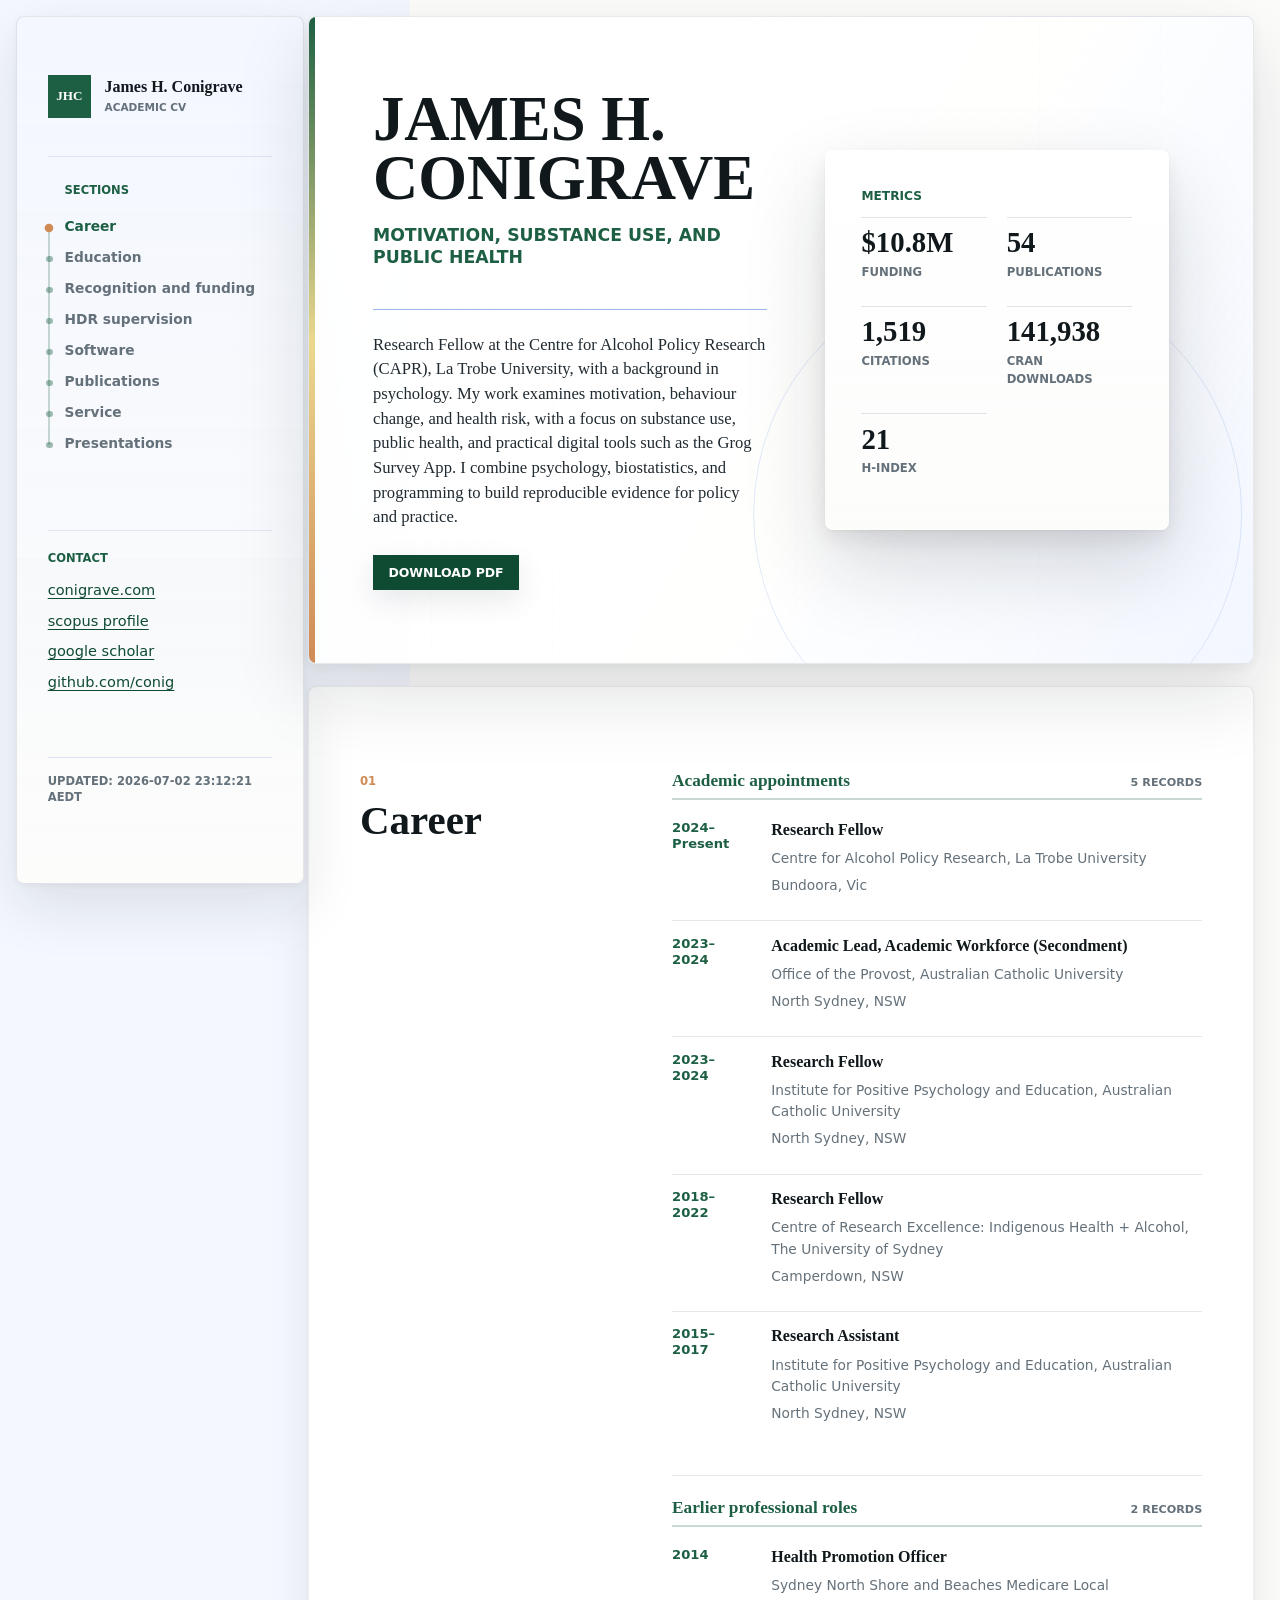
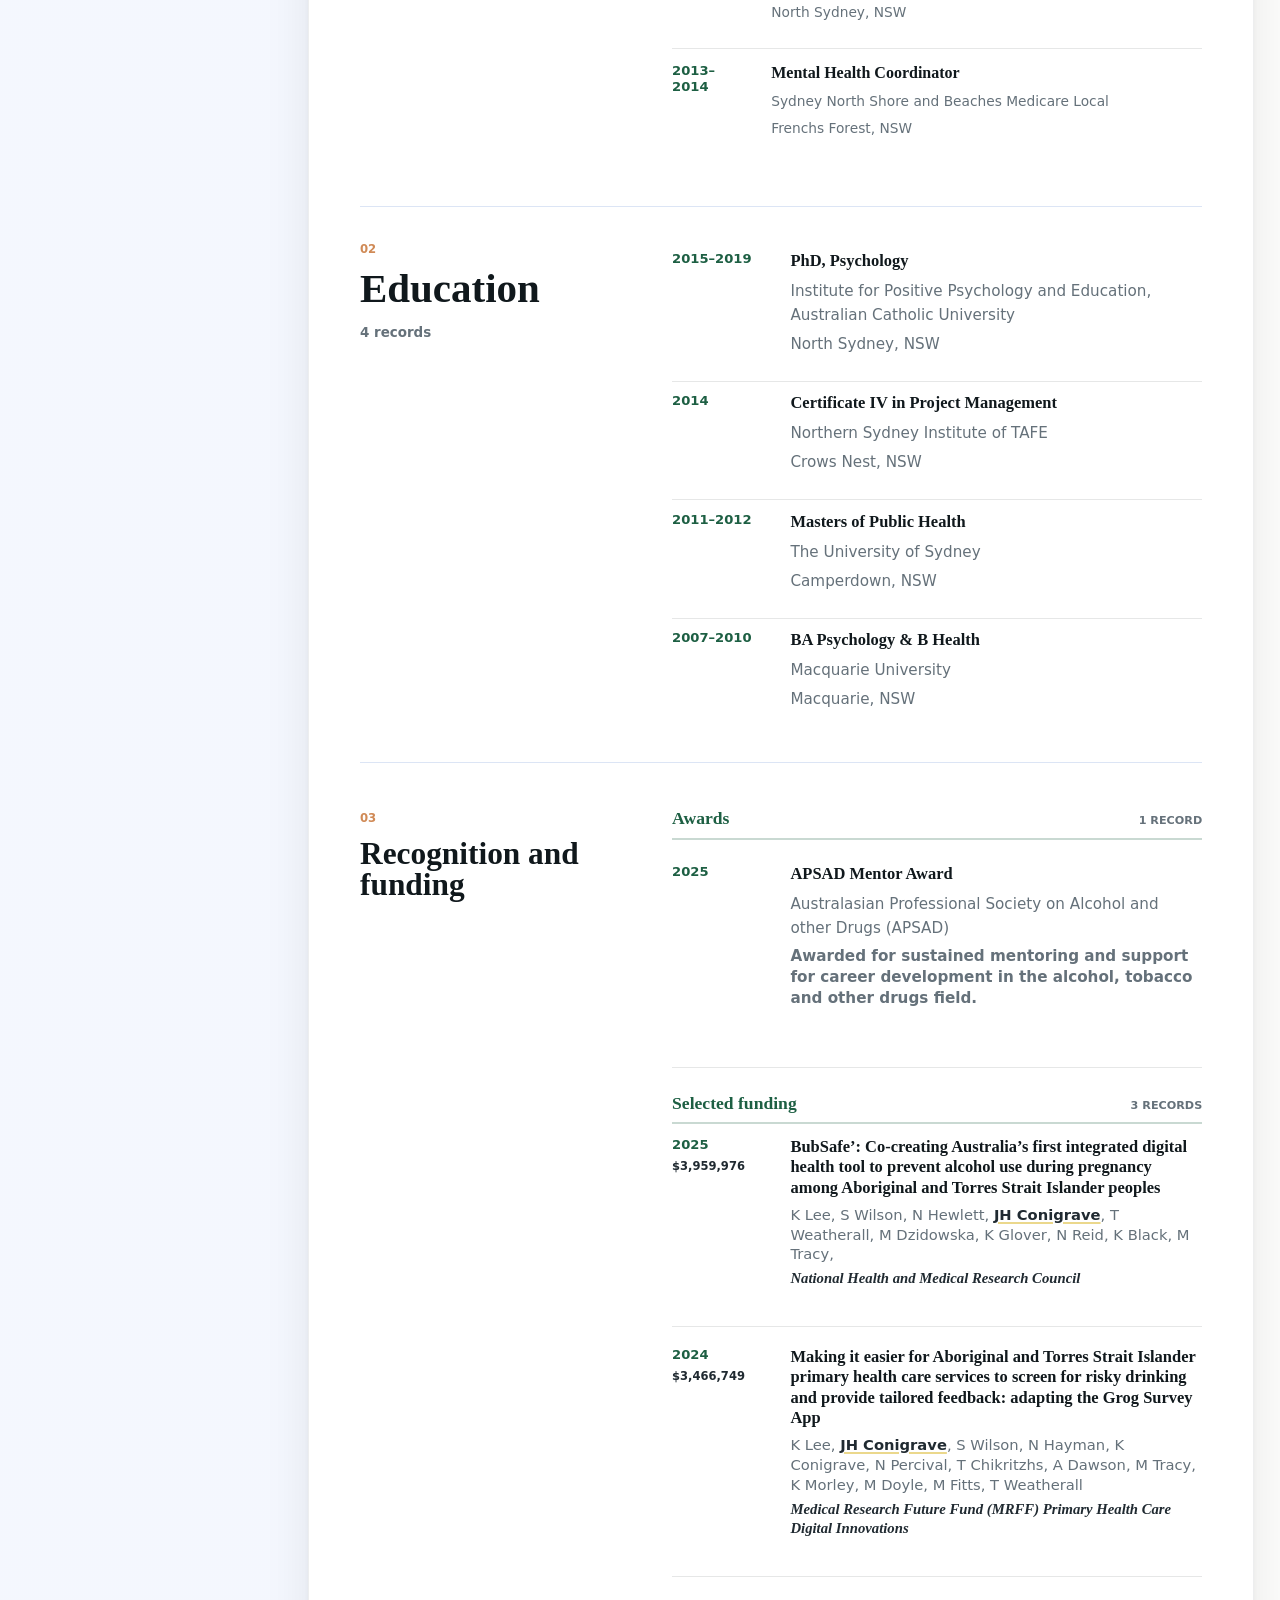
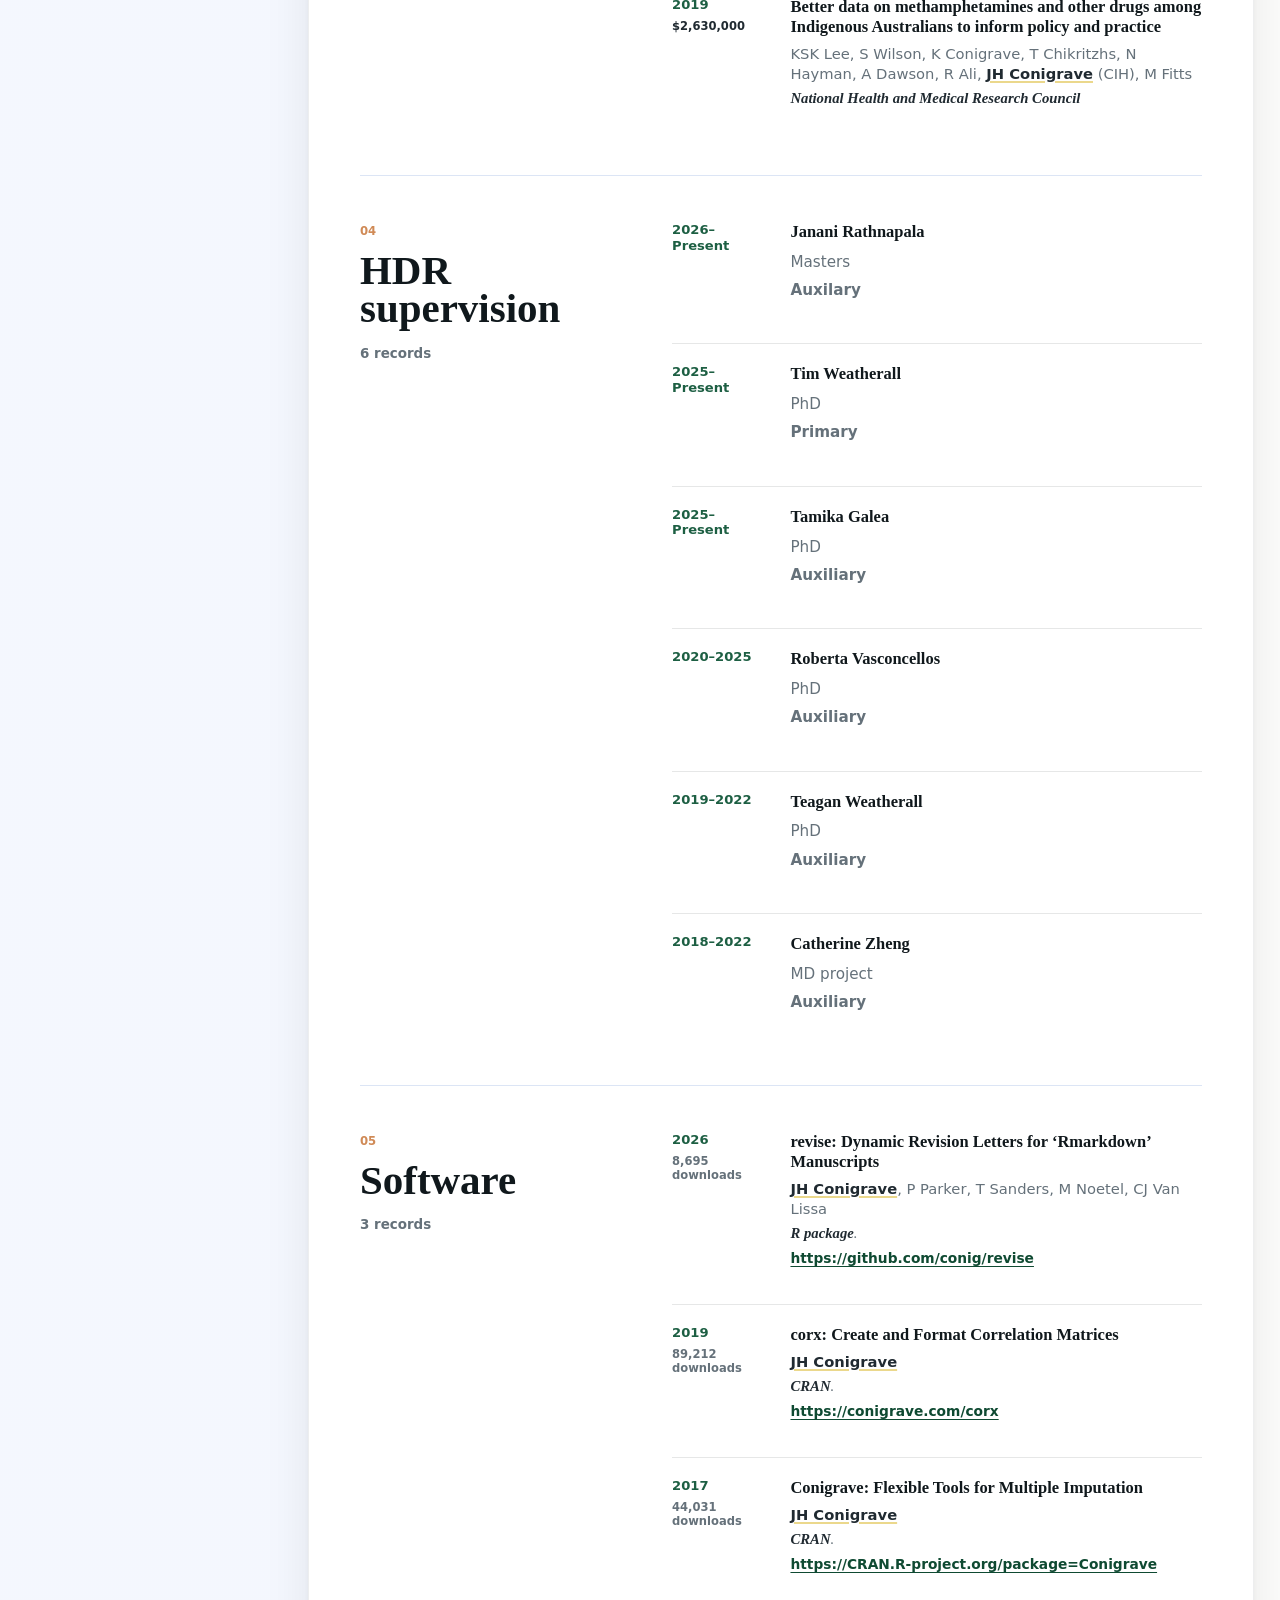
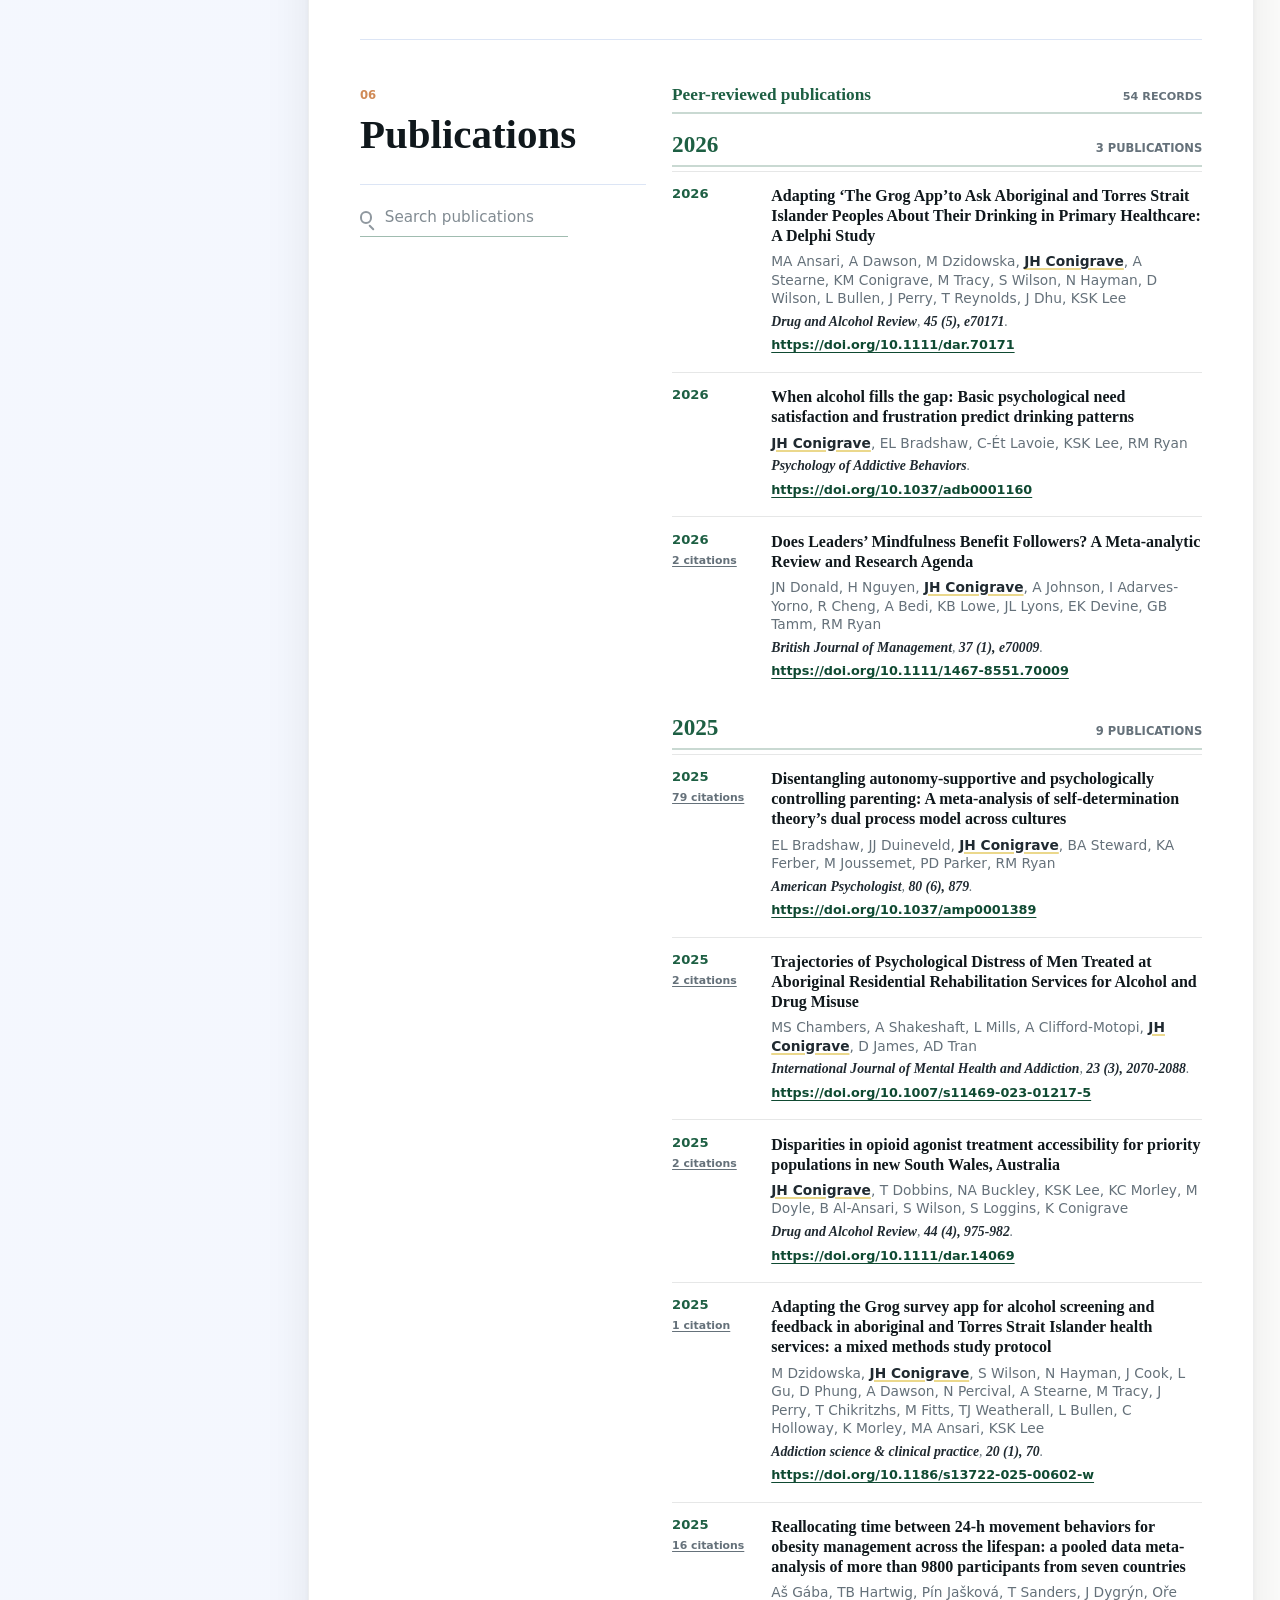
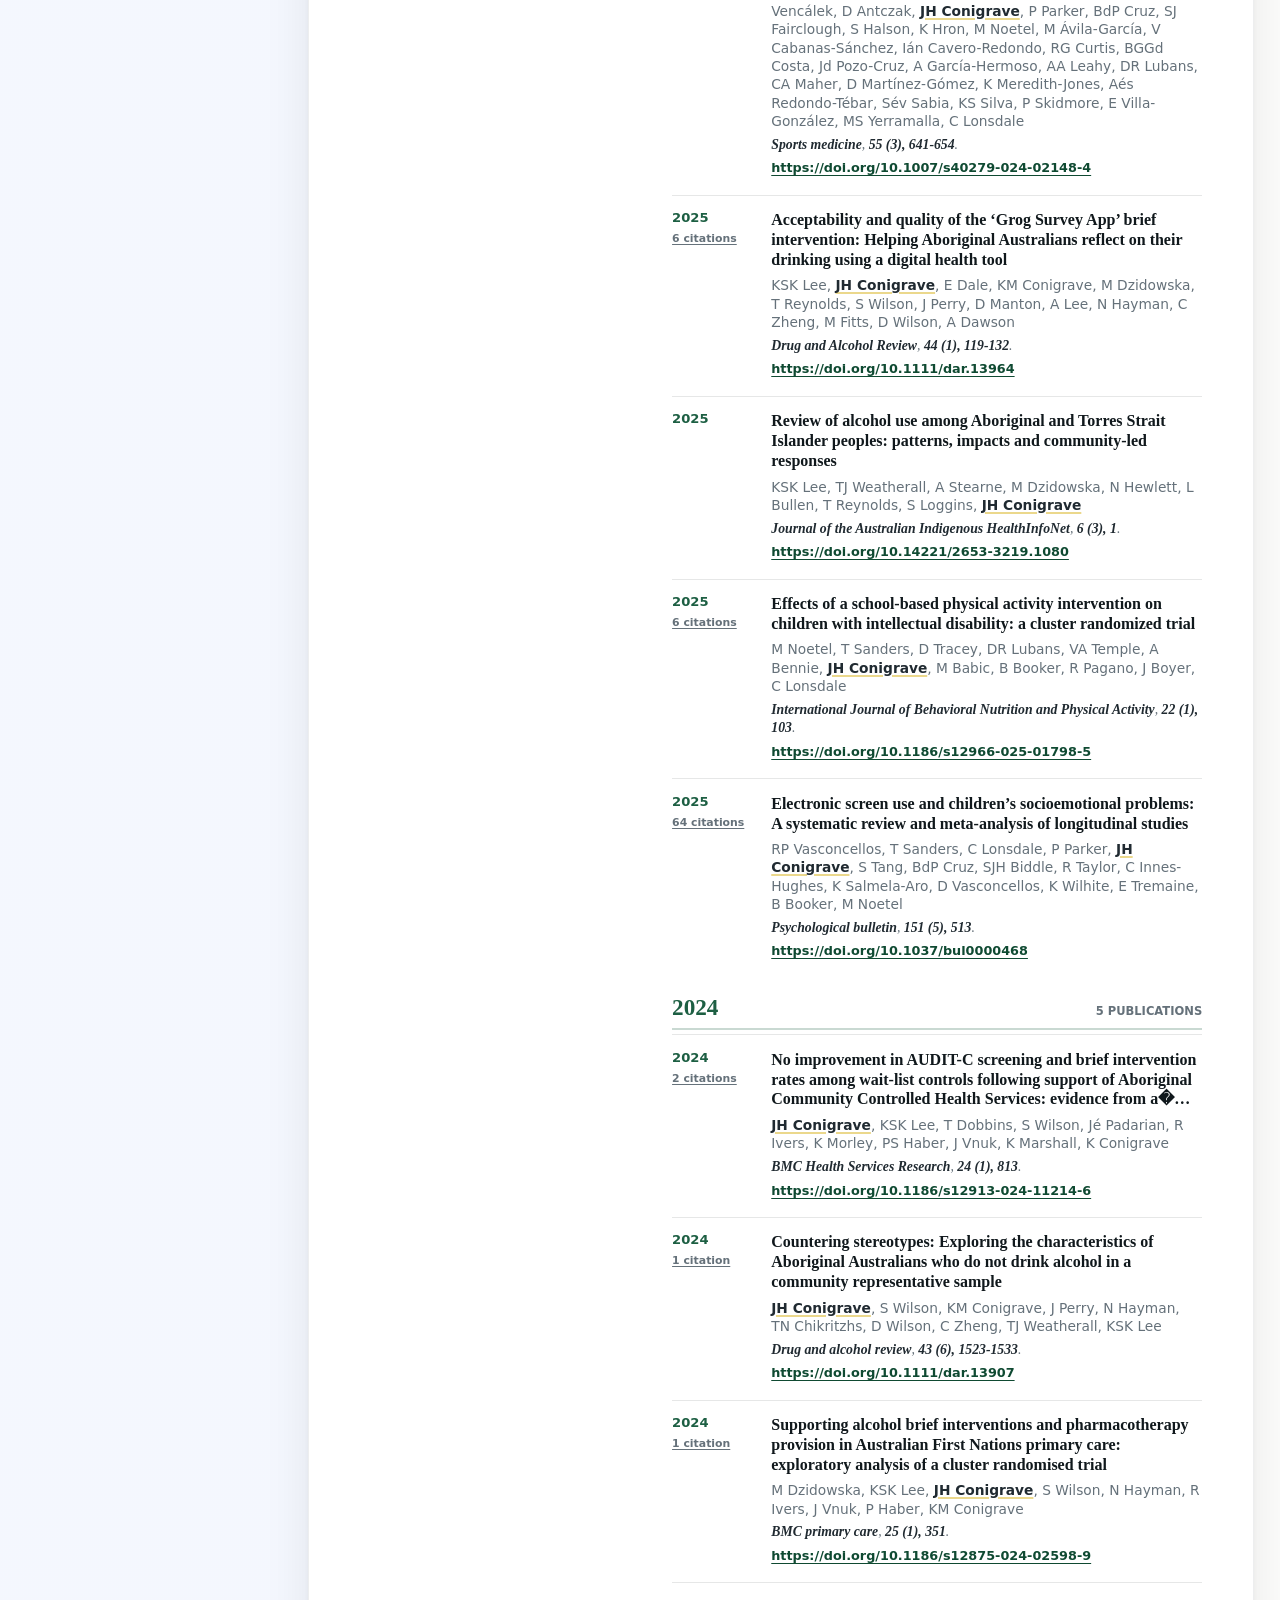
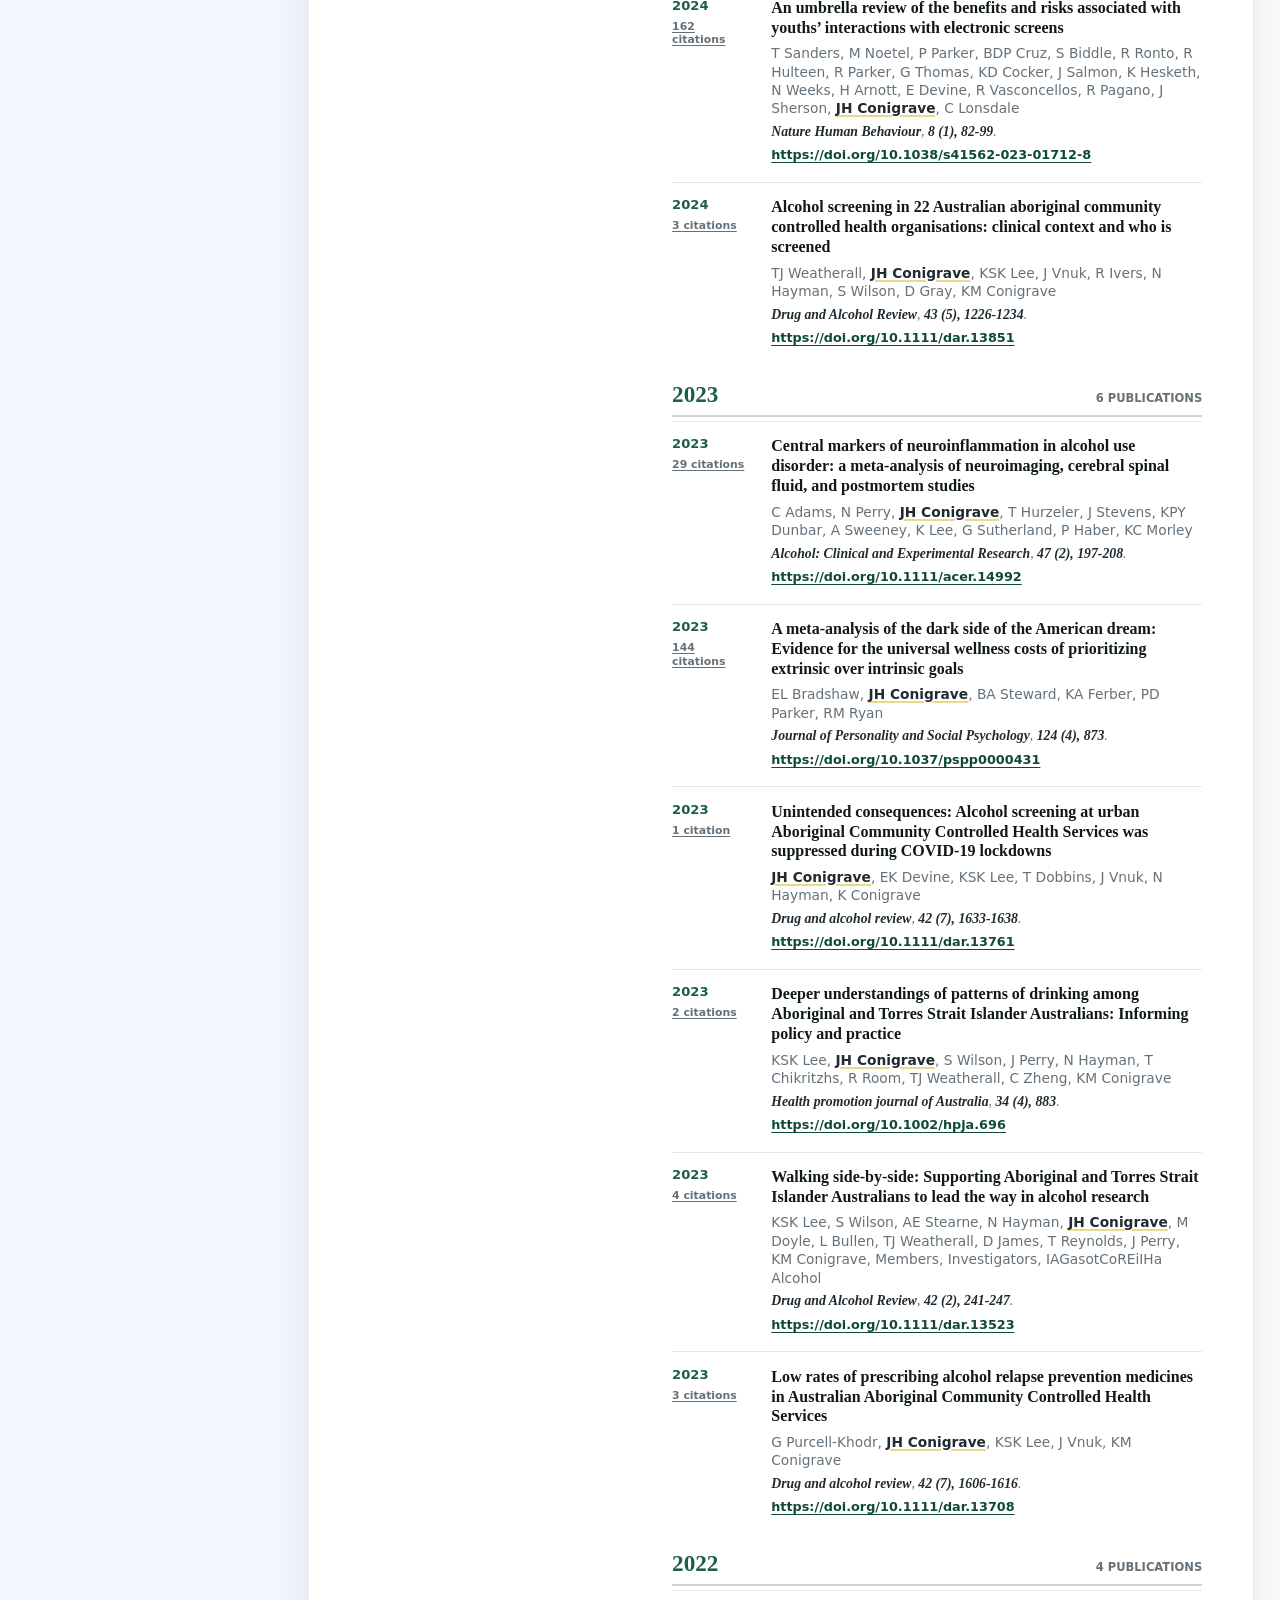
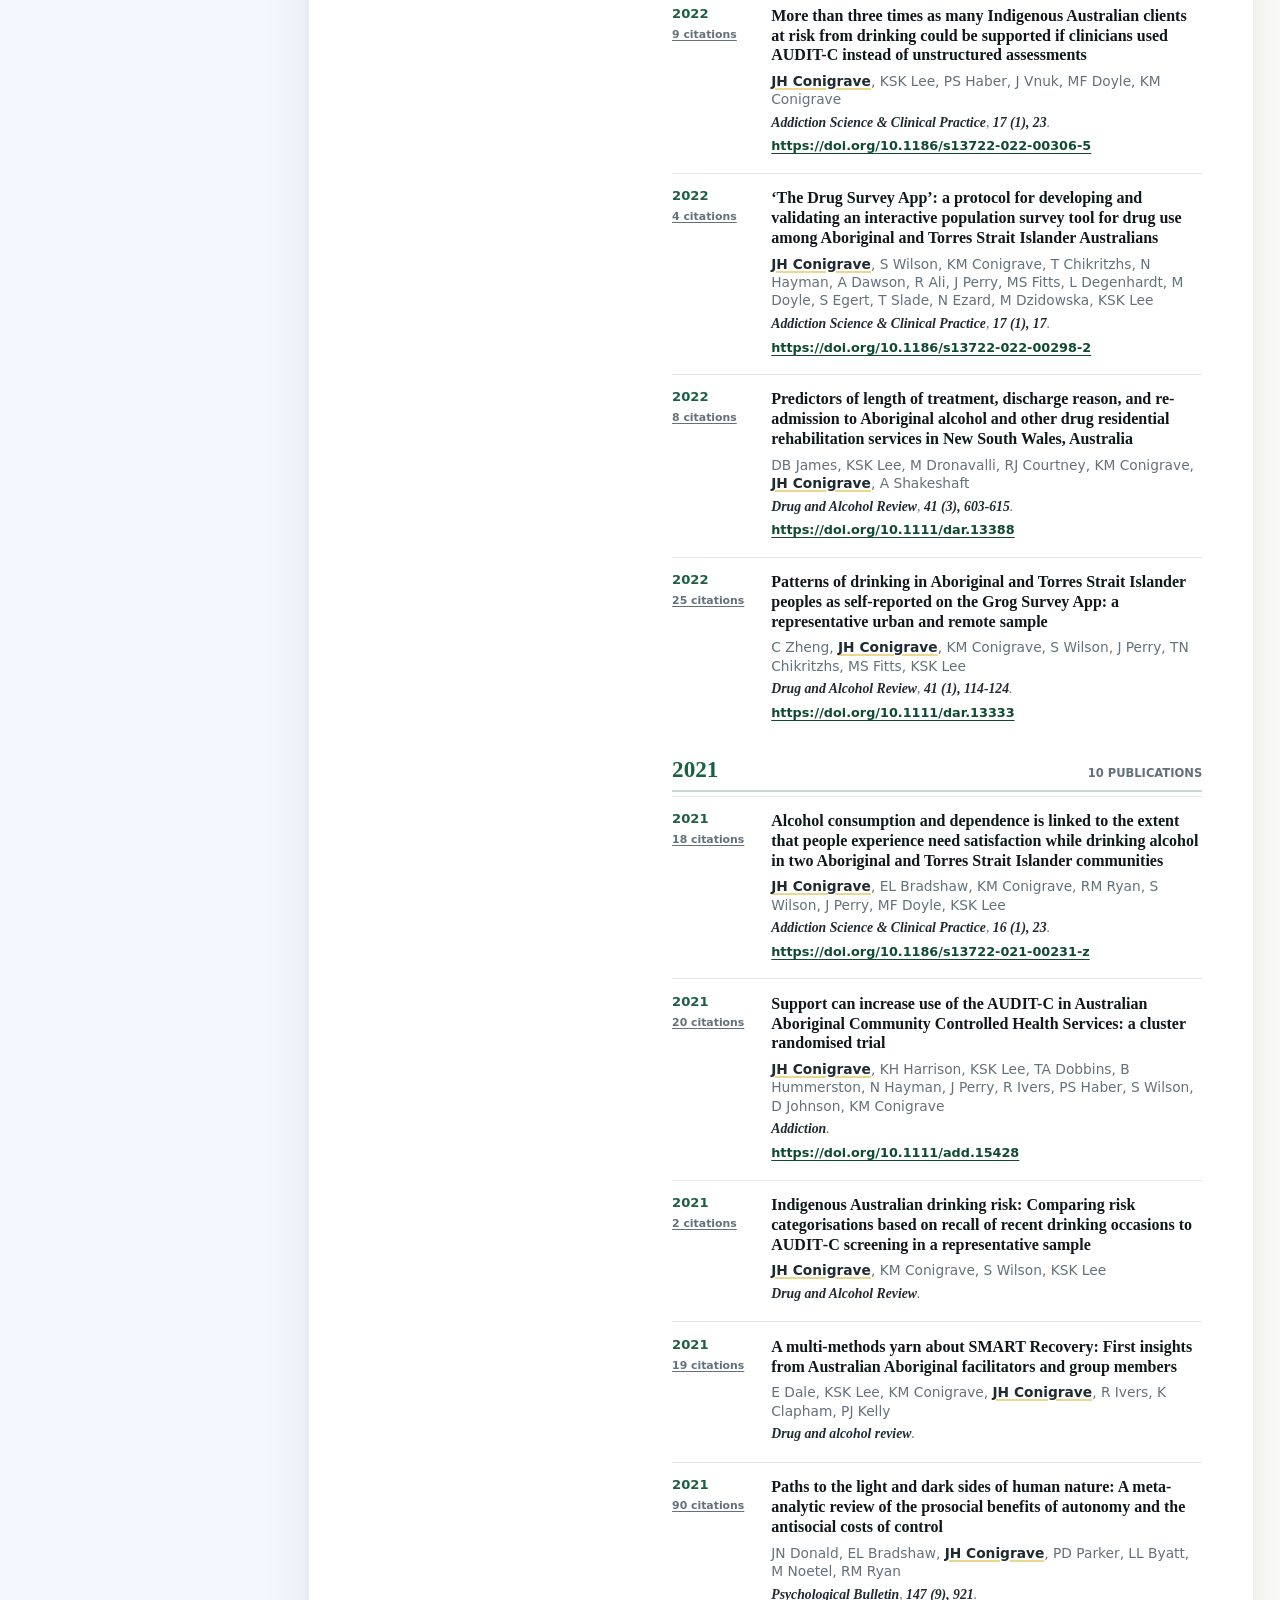
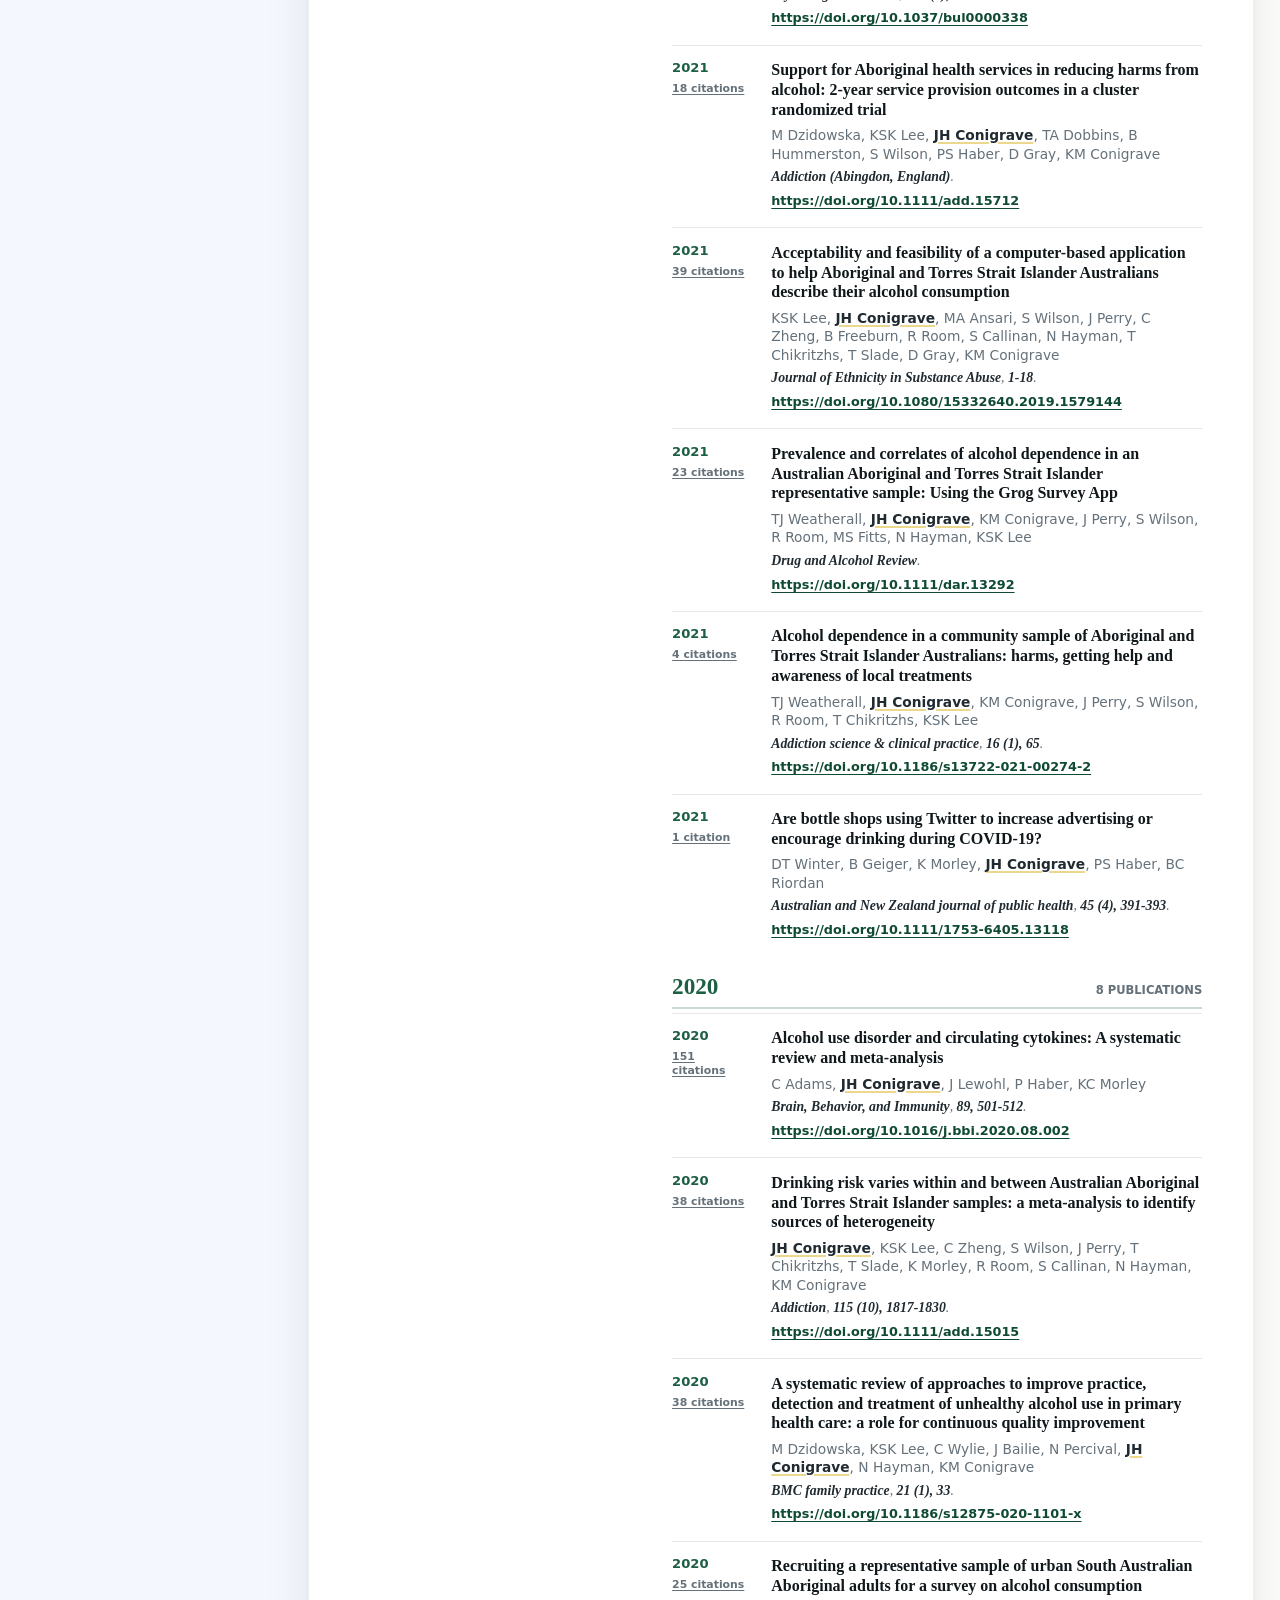
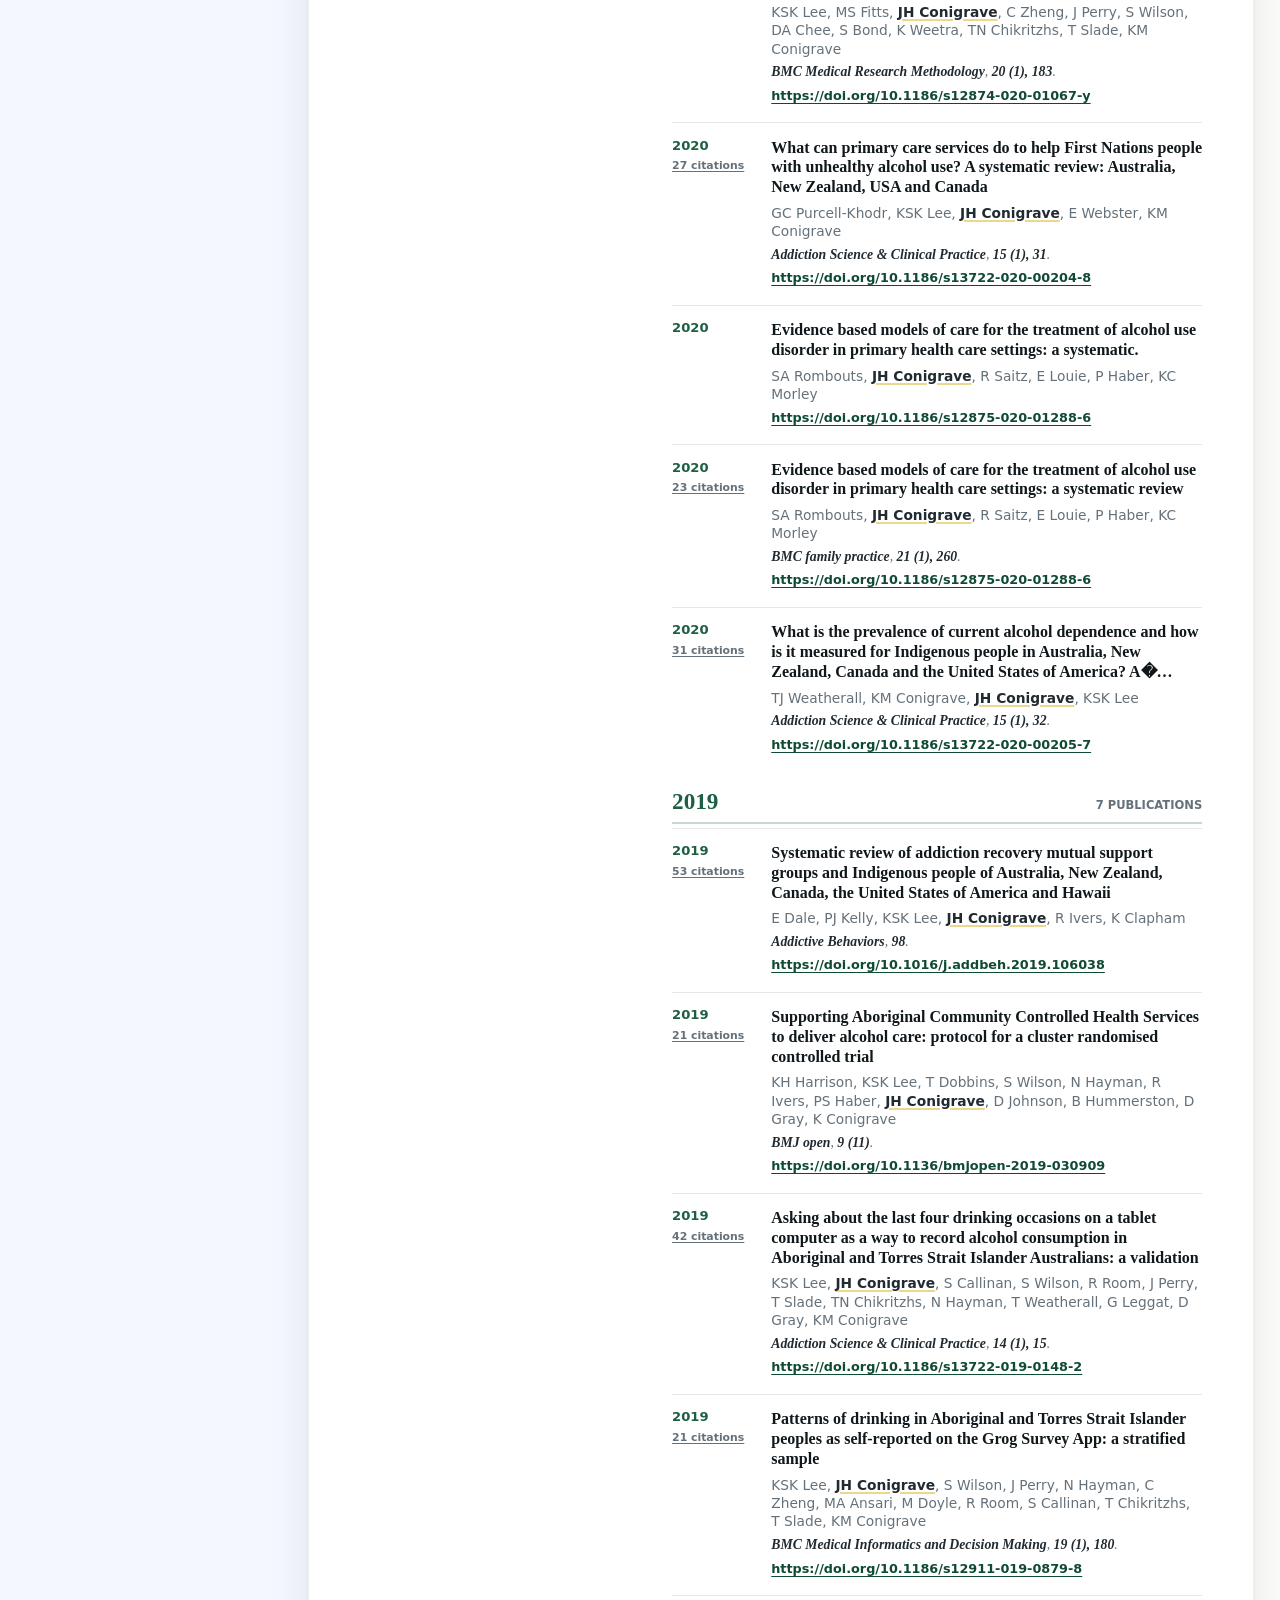
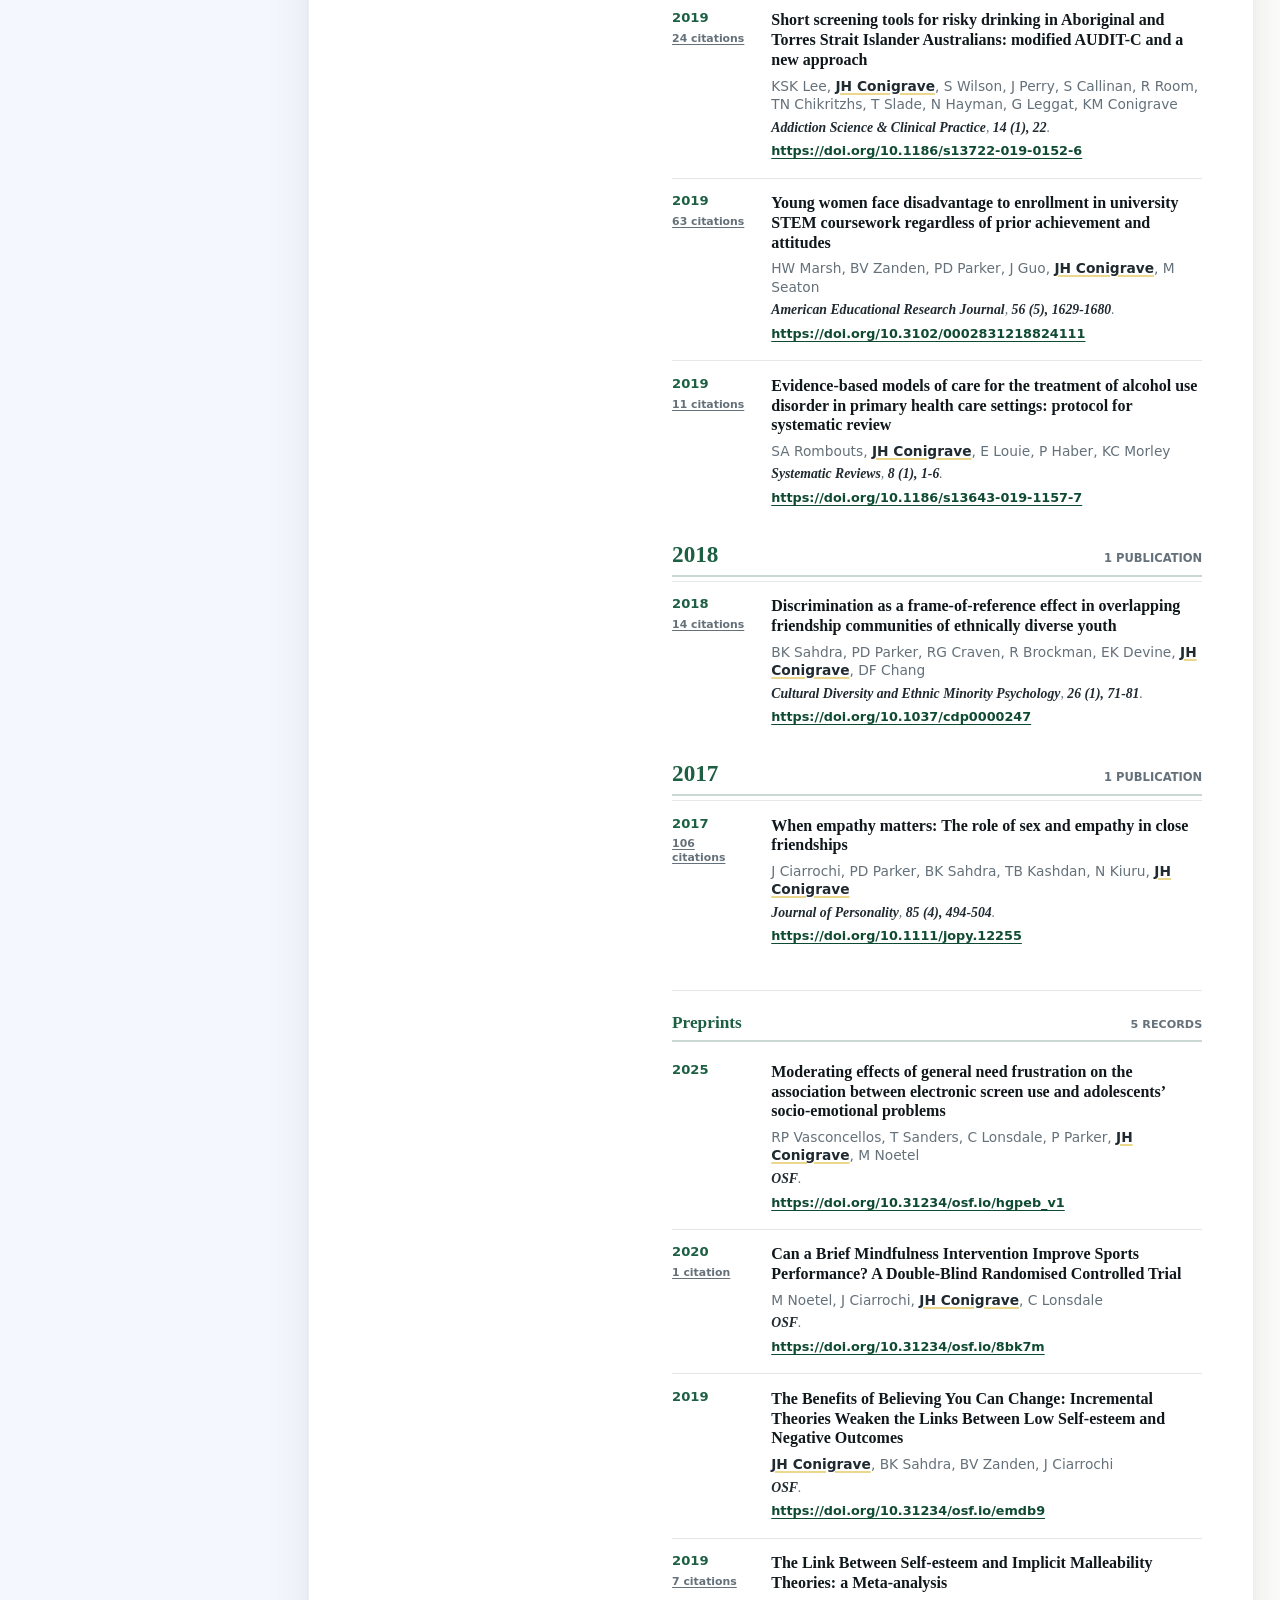
==== commit 0c1be457: "improve layouts update artefacts" ====
--- a/inst/to_github/docs/index.html
+++ b/inst/to_github/docs/index.html
@@ -90,10 +90,12 @@
 --surface-border: rgba(32, 42, 49, 0.1);
 --surface-radius: 8px;
 --mist: #f2f6ff;
---teal: #27b48a;
---teal-deep: #166b58;
---brass: #d7b21b;
---clay: #b76212;
+--sc-accent-base: #0f4a32;
+--sc-accent-display: #287552;
+--sc-accent-highlight: #e8f2ed;
+--sc-accent-dim: #1d5f43;
+--spectrum-amber: #ebd88d;
+--spectrum-brown: #d08a56;
 --shadow: 0 24px 68px rgba(16, 24, 28, 0.1);
 --elevation-rail: 0 22px 58px rgba(16, 24, 28, 0.11), 0 2px 8px rgba(16, 24, 28, 0.05);
 --elevation-hero: 0 30px 76px rgba(16, 24, 28, 0.13), 0 4px 14px rgba(16, 24, 28, 0.06);
@@ -101,6 +103,13 @@
 --elevation-metrics: 0 34px 82px rgba(16, 24, 28, 0.16), 0 10px 24px rgba(16, 24, 28, 0.08), 0 1px 3px rgba(16, 24, 28, 0.06);
 --sans: ui-sans-serif, system-ui, -apple-system, BlinkMacSystemFont, "Segoe UI", sans-serif;
 --serif: Georgia, "Times New Roman", serif;
+--link-text: var(--sc-accent-base);
+--link-accent: var(--sc-accent-base);
+--link-hover: var(--sc-accent-display);
+--link-visited: var(--sc-accent-dim);
+--section-accent: var(--sc-accent-dim);
+--section-accent-line: color-mix(in srgb, var(--section-accent) 42%, transparent);
+--section-accent-faint: color-mix(in srgb, var(--section-accent) 24%, transparent);
 }
 * {
 box-sizing: border-box;
@@ -133,15 +142,26 @@
 display: none;
 }
 a {
-color: var(--teal-deep);
-text-decoration-color: rgba(39, 180, 138, 0.3);
+color: var(--link-text);
+text-decoration-color: currentColor;
 text-decoration-thickness: 1px;
 text-underline-offset: 0.22em;
 transition: color 160ms ease, text-decoration-color 160ms ease;
 }
+a:visited {
+color: var(--link-visited);
+}
 a:hover {
-color: var(--clay);
-text-decoration-color: rgba(183, 98, 18, 0.55);
+color: var(--link-hover);
+text-decoration-color: currentColor;
+}
+a:active {
+color: var(--link-visited);
+text-decoration-color: currentColor;
+}
+::selection {
+color: var(--ink);
+background: var(--sc-accent-highlight);
 }
 h1,
 h2,
@@ -187,7 +207,13 @@
 position: absolute;
 inset: 0 auto 0 0;
 width: 0.36rem;
-background: linear-gradient(180deg, var(--teal), var(--brass), var(--clay));
+background: linear-gradient(
+180deg,
+var(--section-accent) 0%,
+var(--spectrum-amber) 50%,
+var(--spectrum-brown) 100%
+);
+animation: accent-brown-shift 16s ease-in-out infinite alternate;
 content: "";
 }
 .resume-hero::after {
@@ -224,7 +250,7 @@
 #title h3 {
 max-width: 45rem;
 margin: 0;
-color: var(--teal-deep);
+color: var(--section-accent);
 font-size: clamp(1rem, 1.35vw, 1.22rem);
 font-weight: 800;
 line-height: 1.28;
@@ -249,19 +275,32 @@
 margin-top: 0.55rem;
 padding: 0.64rem 0.9rem;
 color: var(--surface);
-background: var(--teal-deep);
-border: 1px solid rgba(32, 42, 49, 0.18);
+background: var(--link-text);
+border: 1px solid var(--link-text);
 font-size: 0.78rem;
 font-weight: 900;
 line-height: 1;
 text-decoration: none;
 text-transform: uppercase;
-box-shadow: 0 10px 28px rgba(32, 42, 49, 0.14);
+box-shadow: 0 10px 28px rgba(32, 42, 49, 0.1);
+transition: background 160ms ease, border-color 160ms ease, box-shadow 160ms ease, color 160ms ease;
+}
+.hero-download:visited {
+color: var(--surface);
+background: var(--link-text);
+border-color: var(--link-text);
 }
 .hero-download:hover {
 color: var(--surface);
-background: var(--clay);
+background: var(--link-hover);
+border-color: var(--link-hover);
 text-decoration: none;
+box-shadow: 0 12px 30px rgba(32, 42, 49, 0.13);
+}
+.hero-download:active {
+color: var(--surface);
+background: var(--link-visited);
+border-color: var(--link-visited);
 }
 .hero-evidence {
 align-self: center;
@@ -280,8 +319,8 @@
 backdrop-filter: blur(14px);
 }
 #metrics h2 {
-margin-bottom: 1.3rem;
-color: var(--teal-deep);
+margin-bottom: 0.15rem;
+color: var(--section-accent);
 font-size: 0.76rem;
 font-weight: 900;
 text-transform: uppercase;
@@ -289,14 +328,14 @@
 #metrics {
 display: grid;
 grid-template-columns: repeat(2, minmax(0, 1fr));
-gap: 1rem 1.25rem;
+gap: 0.55rem 1.25rem;
 }
 #metrics h2 {
 grid-column: 1 / -1;
 }
 .metric {
 min-width: 0;
-padding-top: 1rem;
+padding-top: 0.72rem;
 border-top: 1px solid rgba(16, 24, 28, 0.12);
 }
 .metric-value {
@@ -336,14 +375,14 @@
 border-radius: var(--surface-radius);
 box-shadow: var(--elevation-rail);
 backdrop-filter: blur(14px);
-scrollbar-color: rgba(39, 180, 138, 0.3) transparent;
+scrollbar-color: var(--section-accent-line) transparent;
 scrollbar-width: thin;
 }
 .resume-rail::-webkit-scrollbar {
 width: 0.45rem;
 }
 .resume-rail::-webkit-scrollbar-thumb {
-background: rgba(39, 180, 138, 0.3);
+background: var(--section-accent-line);
 border-radius: 999px;
 }
 .resume-rail::-webkit-scrollbar-track {
@@ -356,7 +395,7 @@
 .resume-rail h2,
 .resume-nav-title {
 margin-bottom: 0.75rem;
-color: var(--teal-deep);
+color: var(--section-accent);
 font-size: 0.72rem;
 font-weight: 900;
 text-transform: uppercase;
@@ -390,7 +429,7 @@
 height: 2.7rem;
 place-items: center;
 color: var(--surface);
-background: var(--teal-deep);
+background: var(--section-accent);
 font-family: var(--serif);
 font-size: 0.82rem;
 font-weight: 700;
@@ -430,16 +469,24 @@
 }
 .resume-progress {
 position: absolute;
-inset: 1.9rem auto 0 0;
+top: 1.9rem;
+left: 0;
 width: 2px;
-background: rgba(157, 182, 233, 0.38);
+height: 0;
+overflow: hidden;
+background: var(--section-accent-faint);
 }
 .resume-progress span {
 display: block;
 width: 3px;
 height: 0;
 margin-left: -0.5px;
-background: linear-gradient(180deg, var(--teal), var(--brass));
+background: linear-gradient(
+180deg,
+var(--section-accent) 0%,
+var(--spectrum-amber) 50%,
+var(--spectrum-brown) 100%
+);
 transition: height 180ms ease;
 }
 .resume-nav a {
@@ -458,16 +505,17 @@
 width: 0.38rem;
 height: 0.38rem;
 border-radius: 999px;
-background: rgba(157, 182, 233, 0.52);
+background: var(--section-accent-line);
 content: "";
 transition: background 160ms ease, transform 160ms ease;
 }
 .resume-nav a:hover,
 .resume-nav a.is-active {
-color: var(--teal-deep);
+color: var(--section-accent);
+background-image: none;
 }
 .resume-nav a.is-active::before {
-background: var(--brass);
+background: var(--spectrum-brown);
 transform: scale(1.45);
 }
 .publication-year-nav {
@@ -489,7 +537,7 @@
 bottom: 0.55rem;
 left: 0.46rem;
 width: 1px;
-background: rgba(157, 182, 233, 0.42);
+background: var(--section-accent-faint);
 content: "";
 }
 .resume-nav > a.is-active + .publication-year-nav {
@@ -507,7 +555,7 @@
 top: 0.72rem;
 width: 0.58rem;
 height: 1px;
-background: rgba(157, 182, 233, 0.58);
+background: var(--section-accent-line);
 content: "";
 transition: background 160ms ease, width 160ms ease;
 }
@@ -518,7 +566,7 @@
 width: 0.32rem;
 height: 0.32rem;
 border-radius: 999px;
-background: rgba(157, 182, 233, 0.48);
+background: var(--section-accent-line);
 content: "";
 transition: background 160ms ease, transform 160ms ease;
 }
@@ -535,18 +583,19 @@
 display: none;
 }
 .publication-year-nav a:hover {
-color: var(--teal-deep);
+color: var(--section-accent);
+background-image: none;
 }
 .publication-year-nav a.is-year-active {
-color: var(--teal-deep);
+color: var(--section-accent);
 font-weight: 950;
 }
 .publication-year-nav li.is-year-active::before {
 width: 0.76rem;
-background: var(--brass);
+background: var(--section-accent);
 }
 .publication-year-nav li.is-year-active::after {
-background: var(--brass);
+background: var(--spectrum-brown);
 transform: scale(1.45);
 }
 .resume-content {
@@ -612,7 +661,7 @@
 .section-kicker {
 display: block;
 margin-bottom: 0.65rem;
-color: var(--brass);
+color: var(--spectrum-brown);
 font-size: 0.73rem;
 font-weight: 900;
 text-transform: uppercase;
@@ -669,11 +718,11 @@
 justify-content: space-between;
 margin-bottom: 0.8rem;
 padding-bottom: 0.52rem;
-border-bottom: 2px solid rgba(215, 178, 27, 0.28);
+border-bottom: 2px solid var(--section-accent-faint);
 }
 .subsection-heading h3 {
 margin: 0;
-color: var(--teal-deep);
+color: var(--section-accent);
 font-family: var(--serif);
 font-size: clamp(1.1rem, 1.35vw, 1.42rem);
 font-weight: 700;
@@ -714,10 +763,36 @@
 padding-top: 0;
 }
 .entry-year {
-color: var(--teal-deep);
+color: var(--section-accent);
 font-size: 0.82rem;
 font-weight: 900;
 line-height: 1.2;
+}
+.entry-year-value,
+.entry-sidecar-item {
+display: block;
+}
+.entry-sidecar {
+display: grid;
+gap: 0.22rem;
+margin-top: 0.38rem;
+color: var(--muted);
+font-size: 0.72rem;
+font-weight: 760;
+line-height: 1.25;
+}
+.entry-sidecar-item {
+overflow-wrap: anywhere;
+}
+.entry-sidecar-item.is-amount {
+color: var(--ink-soft);
+font-weight: 860;
+}
+.entry-sidecar a {
+color: inherit;
+font-weight: 820;
+text-decoration-thickness: 1px;
+text-underline-offset: 0.18em;
 }
 .entry-body {
 min-width: 0;
@@ -736,15 +811,17 @@
 color: var(--muted);
 font-size: 0.95rem;
 }
-.resume-entry .entry-note {
-color: var(--clay);
-font-weight: 800;
-}
 .resume-entry em {
 color: var(--ink-soft);
 }
-.resume-entry:hover h3 {
-color: var(--teal-deep);
+.entry-support-note {
+color: var(--muted);
+font-size: 0.9rem;
+font-weight: 560;
+line-height: 1.38;
+}
+.entry-context-line {
+color: var(--ink-soft);
 }
 .citation-record .citation-main {
 display: grid;
@@ -793,9 +870,6 @@
 font-weight: 750;
 overflow-wrap: anywhere;
 }
-.citation-record:hover .citation-title {
-color: var(--teal-deep);
-}
 .resume-section.is-dense .section-items {
 gap: 0.25rem;
 }
@@ -819,6 +893,9 @@
 .resume-section.is-dense .resume-entry p {
 font-size: 0.86rem;
 }
+.resume-section.is-dense .entry-sidecar {
+font-size: 0.68rem;
+}
 .resume-section.is-dense .resume-subsections {
 gap: clamp(1.45rem, 2.4vw, 2.3rem);
 }
@@ -836,37 +913,92 @@
 max-height: none;
 }
 .publication-tools {
-display: grid;
-grid-template-columns: minmax(0, 1fr) auto;
-gap: 0.28rem 0.75rem;
-align-items: end;
+display: flex;
+gap: 0.35rem 0.75rem;
+align-items: flex-end;
 margin-top: clamp(1.2rem, 2.4vw, 2rem);
 padding-top: 0.95rem;
 border-top: 1px solid var(--line);
 }
+.publication-search-field {
+position: relative;
+display: grid;
+grid-template-columns: 1rem minmax(0, 1fr);
+flex: 0 1 13rem;
+gap: 0.55rem;
+align-items: center;
+max-width: 100%;
+padding: 0.34rem 0 0.48rem;
+color: var(--muted);
+cursor: text;
+transition: flex-basis 220ms ease, color 160ms ease;
+}
+.publication-search-field::before,
+.publication-search-field::after {
+position: absolute;
+right: 0;
+bottom: 0;
+left: 0;
+height: 1px;
+content: "";
+}
+.publication-search-field::before {
+background: var(--section-accent-line);
+}
+.publication-search-field::after {
+height: 2px;
+background: var(--section-accent);
+transform: scaleX(0);
+transform-origin: left center;
+transition: transform 220ms ease;
+}
+.publication-tools:focus-within .publication-search-field,
+.publication-tools.has-query .publication-search-field {
+flex: 1 1 16rem;
+color: var(--section-accent);
+}
+.publication-tools:focus-within .publication-search-field::after,
+.publication-tools.has-query .publication-search-field::after {
+transform: scaleX(1);
+}
+.publication-search-icon {
+position: relative;
+width: 0.78rem;
+height: 0.78rem;
+border: 2px solid currentColor;
+border-radius: 999px;
+opacity: 0.72;
+}
+.publication-search-icon::after {
+position: absolute;
+right: -0.34rem;
+bottom: -0.25rem;
+width: 0.42rem;
+height: 2px;
+background: currentColor;
+border-radius: 999px;
+transform: rotate(45deg);
+transform-origin: left center;
+content: "";
+}
 .publication-tools input {
 min-width: 0;
 width: 100%;
-padding: 0.35rem 0 0.48rem;
+padding: 0;
 color: var(--ink);
 background: transparent;
 border: 0;
-border-bottom: 1px solid rgba(157, 182, 233, 0.72);
 border-radius: 0;
 font: inherit;
 font-size: 0.95rem;
 outline: none;
-transition: border-color 160ms ease, box-shadow 160ms ease;
 }
 .publication-tools input::placeholder {
 color: rgba(101, 113, 122, 0.82);
 }
-.publication-tools input:focus {
-border-bottom-color: var(--teal-deep);
-box-shadow: 0 1px 0 var(--teal-deep);
-}
 .publication-tools button {
-padding: 0.35rem 0 0.48rem;
+flex: 0 0 auto;
+padding: 0.34rem 0 0.48rem;
 color: var(--muted);
 background: transparent;
 border: 0;
@@ -876,11 +1008,12 @@
 font-weight: 900;
 text-transform: uppercase;
 cursor: pointer;
+transition: color 160ms ease, border-color 160ms ease;
 }
 .publication-tools button:hover {
-color: var(--teal-deep);
+color: var(--section-accent);
 background: transparent;
-border-bottom-color: rgba(39, 180, 138, 0.42);
+border-bottom-color: var(--section-accent-line);
 }
 .publication-year-break {
 display: flex;
@@ -889,17 +1022,27 @@
 gap: 1rem;
 margin-top: 0.35rem;
 padding: 0.8rem 0 0.45rem;
-border-bottom: 2px solid rgba(215, 178, 27, 0.35);
+border-bottom: 2px solid var(--section-accent-faint);
 }
 .publication-year-break:first-child {
 margin-top: 0;
 }
 .publication-year-break span:first-child {
-color: var(--teal-deep);
+color: var(--section-accent);
 font-family: var(--serif);
 font-size: 1.45rem;
 font-weight: 700;
 line-height: 1;
+}
+@keyframes accent-brown-shift {
+from {
+filter: saturate(0.96) brightness(0.98);
+opacity: 0.92;
+}
+to {
+filter: saturate(1.04) brightness(1.03);
+opacity: 1;
+}
 }
 .publication-year-break span:last-child {
 color: var(--muted);
@@ -913,6 +1056,16 @@
 .section-items.is-filtering .resume-entry {
 padding-top: 0.85rem;
 padding-bottom: 0.85rem;
+}
+.publication-empty-state {
+padding: 1.1rem 0;
+color: var(--muted);
+border-top: 1px solid rgba(16, 24, 28, 0.1);
+font-size: 0.94rem;
+font-weight: 750;
+}
+.publication-empty-state[hidden] {
+display: none !important;
 }
 #docinfo {
 color: var(--muted);
@@ -1018,9 +1171,6 @@
 #profile p {
 font-size: 1.08rem;
 }
-#metrics {
-grid-template-columns: 1fr;
-}
 .resume-section {
 padding: 2.6rem 0;
 }
@@ -1028,7 +1178,11 @@
 gap: 0.45rem;
 }
 .publication-tools {
-grid-template-columns: 1fr auto;
+flex-wrap: wrap;
+}
+.publication-tools:focus-within .publication-search-field,
+.publication-tools.has-query .publication-search-field {
+flex-basis: 100%;
 }
 }
 @media (prefers-reduced-motion: reduce) {
@@ -1113,7 +1267,7 @@
 <p>Built with <a href="https://github.com/rstudio/pagedown">pagedown</a>
 in R. Google Scholar data retrieved with <a href="https://github.com/jkeirstead/scholar">scholar</a>. Source: <a href="https://github.com/conig/jamesconigrave/">GitHub</a>.</p>
 <p>This document updates daily: <a href="https://conigrave.com/resume">conigrave.com/resume</a>.</p>
-<p>Updated: 2026-07-02 14:05:58 AEDT</p>
+<p>Updated: 2026-07-02 23:12:21 AEDT</p>
 </div>
 </div>
 <div id="main" class="section level1">
@@ -1139,34 +1293,34 @@
 <h3><strong>Research Fellow</strong></h3>
 <p>Centre for Alcohol Policy Research, La Trobe University</p>
 <p>Bundoora, Vic</p>
-<p>Present - 2024</p>
+<p>2024–Present</p>
 </div>
 <div id="academic-lead-academic-workforce-secondment" class="section level3">
 <h3><strong>Academic Lead, Academic Workforce (Secondment)</strong></h3>
 <p>Office of the Provost, Australian Catholic University</p>
 <p>North Sydney, NSW</p>
-<p>2024 - 2023</p>
+<p>2023–2024</p>
 </div>
 <div id="research-fellow-1" class="section level3">
 <h3><strong>Research Fellow</strong></h3>
 <p>Institute for Positive Psychology and Education, Australian Catholic
 University</p>
 <p>North Sydney, NSW</p>
-<p>2024 - 2023</p>
+<p>2023–2024</p>
 </div>
 <div id="research-fellow-2" class="section level3">
 <h3><strong>Research Fellow</strong></h3>
 <p>Centre of Research Excellence: Indigenous Health + Alcohol, The
 University of Sydney</p>
 <p>Camperdown, NSW</p>
-<p>2022 - 2018</p>
+<p>2018–2022</p>
 </div>
 <div id="research-assistant" class="section level3">
 <h3><strong>Research Assistant</strong></h3>
 <p>Institute for Positive Psychology and Education, Australian Catholic
 University</p>
 <p>North Sydney, NSW</p>
-<p>2017 - 2015</p>
+<p>2015–2017</p>
 </div>
 </div>
 <div id="earlier-professional-roles" class="section level2" data-icon="suitcase" data-concise="true" data-alt-group="career" data-alt-group-title="Career" data-alt-group-icon="laptop">
@@ -1182,7 +1336,7 @@
 <h3><strong>Mental Health Coordinator</strong></h3>
 <p>Sydney North Shore and Beaches Medicare Local</p>
 <p>Frenchs Forest, NSW</p>
-<p>2014 - 2013</p>
+<p>2013–2014</p>
 </div>
 </div>
 <div id="education" class="section level2" data-icon="graduation-cap" data-concise="true">
@@ -1192,7 +1346,7 @@
 <p>Institute for Positive Psychology and Education, Australian Catholic
 University</p>
 <p>North Sydney, NSW</p>
-<p>2019 - 2015</p>
+<p>2015–2019</p>
 </div>
 <div id="certificate-iv-in-project-management" class="section level3">
 <h3><strong>Certificate IV in Project Management</strong></h3>
@@ -1204,13 +1358,13 @@
 <h3><strong>Masters of Public Health</strong></h3>
 <p>The University of Sydney</p>
 <p>Camperdown, NSW</p>
-<p>2012 - 2011</p>
+<p>2011–2012</p>
 </div>
 <div id="ba-psychology-b-health" class="section level3">
 <h3><strong>BA Psychology &amp; B Health</strong></h3>
 <p>Macquarie University</p>
 <p>Macquarie, NSW</p>
-<p>2010 - 2007</p>
+<p>2007–2010</p>
 </div>
 </div>
 <div id="awards" class="section level2" data-icon="award" data-concise="true" data-alt-group="recognition-funding" data-alt-group-title="Recognition and funding" data-alt-group-icon="award">
@@ -1260,41 +1414,48 @@
 <p>2019</p>
 </div>
 </div>
-<div id="research-supervision" class="section level2" data-icon="users">
-<h2>Research supervision</h2>
+<div id="hdr-supervision" class="section level2" data-icon="users">
+<h2>HDR supervision</h2>
+<div id="janani-rathnapala" class="section level3">
+<h3><strong>Janani Rathnapala</strong></h3>
+<p>Masters</p>
+<p>N/A</p>
+<p>2026–Present</p>
+<p>— Auxilary</p>
+</div>
 <div id="tim-weatherall" class="section level3">
 <h3><strong>Tim Weatherall</strong></h3>
 <p>PhD</p>
 <p>N/A</p>
-<p>Present - 2025</p>
-<p>— Auxiliary</p>
+<p>2025–Present</p>
+<p>— Primary</p>
 </div>
 <div id="tamika-galea" class="section level3">
 <h3><strong>Tamika Galea</strong></h3>
 <p>PhD</p>
 <p>N/A</p>
-<p>Present - 2025</p>
+<p>2025–Present</p>
 <p>— Auxiliary</p>
 </div>
 <div id="roberta-vasconcellos" class="section level3">
 <h3><strong>Roberta Vasconcellos</strong></h3>
 <p>PhD</p>
 <p>N/A</p>
-<p>2025 - 2020</p>
+<p>2020–2025</p>
 <p>— Auxiliary</p>
 </div>
 <div id="teagan-weatherall" class="section level3">
 <h3><strong>Teagan Weatherall</strong></h3>
 <p>PhD</p>
 <p>N/A</p>
-<p>2022 - 2019</p>
+<p>2019–2022</p>
 <p>— Auxiliary</p>
 </div>
 <div id="catherine-zheng" class="section level3">
 <h3><strong>Catherine Zheng</strong></h3>
 <p>MD project</p>
 <p>N/A</p>
-<p>2022 - 2018</p>
+<p>2018–2022</p>
 <p>— Auxiliary</p>
 </div>
 </div>
@@ -1323,7 +1484,7 @@
 <p>2017</p>
 </div>
 </div>
-<div id="peer-reviewed-publications" class="section level2" data-icon="file" data-alt-group="research-outputs" data-alt-group-title="Research outputs" data-alt-group-icon="file">
+<div id="peer-reviewed-publications" class="section level2" data-icon="file" data-alt-group="research-outputs" data-alt-group-title="Publications" data-alt-group-icon="file">
 <h2>Peer-reviewed publications</h2>
 <div id="ma-ansari-a-dawson-m-dzidowska-jh-conigrave-a-stearne-km-conigrave-m-tracy-s-wilson-n-hayman-d-wilson-l-bullen-j-perry-t-reynolds-j-dhu-ksk-lee-2026.-adapting-the-grog-appto-ask-aboriginal-and-torres-strait-islander-peoples-about-their-drinking-in-primary-healthcare-a-delphi-study.-drug-and-alcohol-review-45-5-e70171.-httpsdoi.org10.1111dar.70171" class="section level3">
 <h3>MA Ansari, A Dawson, M Dzidowska, <u>JH Conigrave</u>, A Stearne, KM
@@ -1876,7 +2037,7 @@
 <p>2017</p>
 </div>
 </div>
-<div id="preprints" class="section level2" data-icon="file" data-alt-group="research-outputs" data-alt-group-title="Research outputs" data-alt-group-icon="file">
+<div id="preprints" class="section level2" data-icon="file" data-alt-group="research-outputs" data-alt-group-title="Publications" data-alt-group-icon="file">
 <h2>Preprints</h2>
 <div id="rp-vasconcellos-t-sanders-c-lonsdale-p-parker-jh-conigrave-m-noetel-2025.-moderating-effects-of-general-need-frustration-on-the-association-between-electronic-screen-use-and-adolescents-socio-emotional-problems.-osf.-httpsdoi.org10.31234osf.iohgpeb_v1" class="section level3">
 <h3>RP Vasconcellos, T Sanders, C Lonsdale, P Parker, <u>JH
@@ -1921,7 +2082,7 @@
 <p>2019</p>
 </div>
 </div>
-<div id="research-translation" class="section level2" data-icon="quote-left" data-concise="true" data-alt-group="research-outputs" data-alt-group-title="Research outputs" data-alt-group-icon="file">
+<div id="research-translation" class="section level2" data-icon="quote-left" data-concise="true" data-alt-group="research-outputs" data-alt-group-title="Publications" data-alt-group-icon="file">
 <h2>Research translation</h2>
 <div id="c-puljevic-hm-haydon-cl-snoswell-2020.-commentary-on-conigrave-et-al.-2020-meta-analysis-of-drinking-patterns-in-aboriginal-and-torres-strait-islander-populations-highlights-policy-and-research-opportunities.-addiction." class="section level3">
 <h3>C Puljevic, HM Haydon, CL Snoswell (2020). Commentary on Conigrave
@@ -1939,19 +2100,19 @@
 <h3><strong>Addiction</strong></h3>
 <p>— 3 reviews</p>
 <p>N/A</p>
-<p>2024 - 2022</p>
+<p>2022–2024</p>
 </div>
 <div id="drug-and-alcohol-review" class="section level3">
 <h3><strong>Drug and Alcohol Review</strong></h3>
 <p>— 3 reviews</p>
 <p>N/A</p>
-<p>2024 - 2020</p>
+<p>2020–2024</p>
 </div>
 <div id="journal-of-ethnicity-in-substance-abuse" class="section level3">
 <h3><strong>Journal of Ethnicity in Substance Abuse</strong></h3>
 <p>— 3 reviews</p>
 <p>N/A</p>
-<p>2022 - 2019</p>
+<p>2019–2022</p>
 </div>
 <div id="australian-and-new-zealand-journal-of-psychiatry" class="section level3">
 <h3><strong>Australian and New Zealand Journal of
@@ -1975,7 +2136,7 @@
 <p>Early-Mid Career Researchers Subcommittee</p>
 <p>— Elected Chair in 2020</p>
 <p>N/A</p>
-<p>2022 - 2019</p>
+<p>2019–2022</p>
 </div>
 </div>
 <div id="presentations" class="section level2" data-icon="globe-asia">
@@ -2183,23 +2344,23 @@
   }
 
   function isDateText(text) {
-    return /^(Present|\d{4})(\s*-\s*(Present|\d{4}))?$/.test(text.trim());
+    return /^(Present|\d{4})(\s*[-–]\s*(Present|\d{4}))?$/.test(text.trim());
   }
 
   function displayDateText(text) {
     var value = text.trim();
-    var parts = value.split(/\s*-\s*/);
+    var parts = value.split(/\s*[-–]\s*/);
     if (parts.length !== 2) return value;
 
     var first = parts[0];
     var second = parts[1];
-    if (first === "Present") return second + " - Present";
-    if (second === "Present") return value;
+    if (first === "Present") return second + "–Present";
+    if (second === "Present") return first + "–Present";
 
     var firstYear = parseInt(first, 10);
     var secondYear = parseInt(second, 10);
-    if (isFinite(firstYear) && isFinite(secondYear) && firstYear > secondYear) {
-      return second + " - " + first;
+    if (isFinite(firstYear) && isFinite(secondYear)) {
+      return firstYear > secondYear ? second + "–" + first : first + "–" + second;
     }
 
     return value;
@@ -2288,7 +2449,7 @@
   function buildHeroAction() {
     var action = document.createElement("a");
     action.className = "hero-download";
-    action.href = "../jamesconigrave_resume.pdf";
+    action.href = "james-h-conigrave-cv.pdf";
     action.textContent = "Download PDF";
     return action;
   }
@@ -2329,14 +2490,6 @@
       dateParagraph.remove();
     }
 
-    paragraphs = directChildren(entry, "p");
-    paragraphs.forEach(function(p) {
-      var text = p.textContent.trim();
-      if (text.charCodeAt(0) === 8212 || text.indexOf("--") === 0) {
-        p.classList.add("entry-note");
-      }
-    });
-
     var h3 = directChildren(entry, "h3")[0];
     var headingNode = h3;
     if (h3 && citationSectionIds[sectionId]) {
@@ -2351,18 +2504,103 @@
     var body = document.createElement("div");
     body.className = "entry-body";
     if (headingNode) body.appendChild(headingNode);
+    var sidecarItems = [];
     directChildren(entry, "p").forEach(function(p) {
-      body.appendChild(p);
+      if (isEntryNoteText(p.textContent.trim())) {
+        stripEntryNotePrefix(p);
+        var noteText = p.textContent.trim();
+        if (shouldMergeEntryRole(sectionId, noteText, body)) {
+          mergeEntryRole(body, p);
+        } else if (isEntrySidecarText(noteText)) {
+          sidecarItems.push(p);
+        } else {
+          p.classList.add("entry-support-note");
+          body.appendChild(p);
+        }
+      } else {
+        body.appendChild(p);
+      }
     });
 
-    var date = document.createElement("div");
-    date.className = "entry-year";
-    date.textContent = year;
+    var date = buildEntryYear(year, sidecarItems);
 
     entry.classList.add("resume-entry", "resume-reveal");
     entry.innerHTML = "";
     entry.appendChild(date);
     entry.appendChild(body);
+  }
+
+  function isEntryNoteText(text) {
+    if (!text) return false;
+    return text.charCodeAt(0) === 8212 || text.indexOf("--") === 0;
+  }
+
+  function stripEntryNotePrefix(p) {
+    var first = p.firstChild;
+    if (first && first.nodeType === Node.TEXT_NODE) {
+      first.nodeValue = first.nodeValue.replace(/^\s*(?:\u2014|--)\s*/, "");
+    } else {
+      p.textContent = p.textContent.replace(/^\s*(?:\u2014|--)\s*/, "");
+    }
+  }
+
+  function isEntrySidecarText(text) {
+    return /^\$[\d,]+/.test(text) ||
+      /\b(downloads?|citations?|reviews?)\b/i.test(text);
+  }
+
+  function shouldMergeEntryRole(sectionId, text, body) {
+    return sectionId === "research-supervision" &&
+      text.length > 0 &&
+      text.length <= 36 &&
+      directChildren(body, "p").length > 0;
+  }
+
+  function mergeEntryRole(body, p) {
+    var paragraphs = directChildren(body, "p");
+    var target = paragraphs[paragraphs.length - 1];
+    target.classList.add("entry-context-line");
+    target.appendChild(document.createTextNode(" · "));
+    while (p.firstChild) target.appendChild(p.firstChild);
+  }
+
+  function buildEntryYear(year, sidecarItems) {
+    var date = document.createElement("div");
+    date.className = "entry-year";
+    var yearValue = document.createElement("span");
+    yearValue.className = "entry-year-value";
+    yearValue.textContent = year;
+    date.appendChild(yearValue);
+
+    if (sidecarItems.length > 0) {
+      var sidecar = document.createElement("div");
+      sidecar.className = "entry-sidecar";
+      sidecarItems.forEach(function(p) {
+        var item = document.createElement("span");
+        item.className = "entry-sidecar-item";
+        if (/^\$[\d,]+/.test(p.textContent.trim())) item.classList.add("is-amount");
+        appendSidecarItemContent(item, p);
+        sidecar.appendChild(item);
+      });
+      date.appendChild(sidecar);
+    }
+
+    return date;
+  }
+
+  function appendSidecarItemContent(item, p) {
+    var link = p.querySelector("a[href]");
+    if (link) {
+      var fullLink = document.createElement("a");
+      Array.prototype.slice.call(link.attributes).forEach(function(attr) {
+        fullLink.setAttribute(attr.name, attr.value);
+      });
+      fullLink.textContent = p.textContent.trim();
+      item.appendChild(fullLink);
+      return;
+    }
+
+    while (p.firstChild) item.appendChild(p.firstChild);
   }
 
   function countLabel(count) {
@@ -2579,17 +2817,30 @@
       itemWrap.insertBefore(heading, entry);
     });
 
+    var empty = document.createElement("div");
+    empty.className = "publication-empty-state";
+    empty.textContent = "No publications match this search.";
+    empty.hidden = true;
+    itemWrap.appendChild(empty);
+
     var tools = document.createElement("div");
     tools.className = "publication-tools";
+    var field = document.createElement("label");
+    field.className = "publication-search-field";
+    var icon = document.createElement("span");
+    icon.className = "publication-search-icon";
+    icon.setAttribute("aria-hidden", "true");
     var input = document.createElement("input");
     input.type = "search";
     input.placeholder = "Search publications";
     input.setAttribute("aria-label", "Search publications");
+    field.appendChild(icon);
+    field.appendChild(input);
     var clear = document.createElement("button");
     clear.type = "button";
     clear.textContent = "Clear";
     clear.hidden = true;
-    tools.appendChild(input);
+    tools.appendChild(field);
     tools.appendChild(clear);
     headingDepth.appendChild(tools);
 
@@ -2609,7 +2860,10 @@
         heading.classList.toggle("is-filtered-out", !anyVisible);
       });
       clear.hidden = !query;
+      tools.classList.toggle("has-query", Boolean(query));
       itemWrap.classList.toggle("is-filtering", Boolean(query));
+      itemWrap.classList.toggle("has-no-filter-results", Boolean(query) && visible === 0);
+      empty.hidden = !query || visible > 0;
       window.dispatchEvent(new CustomEvent("resumePublicationFilterChange"));
     };
 
@@ -2834,7 +3088,10 @@
   }
 
   function activateNav(main) {
+    var nav = document.querySelector(".resume-nav");
     var links = Array.prototype.slice.call(document.querySelectorAll(".resume-nav > a"));
+    var progressBar = document.querySelector(".resume-progress span");
+    var progressTrack = progressBar ? progressBar.parentElement : null;
     var byId = {};
     links.forEach(function(link) {
       byId[link.getAttribute("href").slice(1)] = link;
@@ -2843,13 +3100,14 @@
       return Boolean(byId[section.id]);
     });
     var activeLink = null;
+    var requestProgressRefresh = function() {};
     var setActiveLink = function(link) {
       if (!link || link === activeLink) return;
       links.forEach(function(item) { item.classList.remove("is-active"); });
       activeLink = link;
       activeLink.classList.add("is-active");
+      requestProgressRefresh(20);
     };
-    setActiveLink(links[0] || null);
     var publicationSection = document.getElementById("peer-reviewed-publications");
     var publicationOwner = publicationSection ?
       publicationSection.closest(".resume-section") :
@@ -2901,15 +3159,66 @@
         setActivePublicationYear(link.dataset.year);
       });
     });
-    var progressBar = document.querySelector(".resume-progress span");
+
+    var parsePixel = function(value, fallback) {
+      var parsed = parseFloat(value);
+      return isFinite(parsed) ? parsed : fallback;
+    };
+
+    var navDotCenter = function(link) {
+      if (!link) return 0;
+      var linkRect = link.getBoundingClientRect();
+      var dotStyle = window.getComputedStyle ?
+        window.getComputedStyle(link, "::before") :
+        null;
+      if (!dotStyle) return linkRect.top + 13.5;
+
+      var dotTop = parsePixel(dotStyle.top, 13.5);
+      var dotHeight = parsePixel(dotStyle.height, 0);
+      if (!dotHeight) return linkRect.top + dotTop;
+      return linkRect.top + dotTop + dotHeight / 2;
+    };
+
+    var setProgressTrack = function() {
+      if (!nav || !progressTrack || !links.length) return 0;
+
+      var navRect = nav.getBoundingClientRect();
+      var firstCenter = navDotCenter(links[0]);
+      var lastCenter = navDotCenter(links[links.length - 1]);
+      var top = Math.max(0, firstCenter - navRect.top);
+      var trackHeight = Math.max(0, lastCenter - firstCenter);
+
+      progressTrack.style.top = top.toFixed(2) + "px";
+      progressTrack.style.height = trackHeight.toFixed(2) + "px";
+      return trackHeight;
+    };
+
     var updateProgress = function() {
       if (!progressBar || !activeLink) return;
-      var progressRect = progressBar.parentElement.getBoundingClientRect();
-      var linkRect = activeLink.getBoundingClientRect();
-      var dotCenter = linkRect.top + 13.5;
-      var height = Math.max(0, dotCenter - progressRect.top);
-      progressBar.style.height = height + "px";
+      var trackHeight = setProgressTrack();
+      var progressRect = progressTrack.getBoundingClientRect();
+      var dotCenter = navDotCenter(activeLink);
+      var height = Math.min(trackHeight, Math.max(0, dotCenter - progressRect.top));
+      progressBar.style.height = height.toFixed(2) + "px";
       updatePublicationYear();
+    };
+
+    var progressRefreshFrame = null;
+    var progressRefreshFrames = 0;
+    requestProgressRefresh = function(frameCount) {
+      progressRefreshFrames = Math.max(progressRefreshFrames, frameCount || 1);
+      if (progressRefreshFrame) return;
+
+      var step = function() {
+        progressRefreshFrame = null;
+        updateProgress();
+        progressRefreshFrames -= 1;
+        if (progressRefreshFrames > 0) {
+          progressRefreshFrame = window.requestAnimationFrame(step);
+        }
+      };
+
+      progressRefreshFrame = window.requestAnimationFrame(step);
     };
 
     var updateActiveSection = function() {
@@ -2933,6 +3242,25 @@
     window.addEventListener("resize", updateActiveSection);
     window.addEventListener("scroll", updateActiveSection, { passive: true });
     window.addEventListener("resumePublicationFilterChange", updateActiveSection);
+
+    document.querySelectorAll(".publication-year-nav").forEach(function(yearNav) {
+      yearNav.addEventListener("transitionrun", function() {
+        requestProgressRefresh(20);
+      });
+      yearNav.addEventListener("transitionstart", function() {
+        requestProgressRefresh(20);
+      });
+      yearNav.addEventListener("transitionend", function() {
+        requestProgressRefresh(3);
+      });
+    });
+
+    if ("ResizeObserver" in window && nav) {
+      var navObserver = new ResizeObserver(function() {
+        requestProgressRefresh(2);
+      });
+      navObserver.observe(nav);
+    }
   }
 
   onReady(function() {
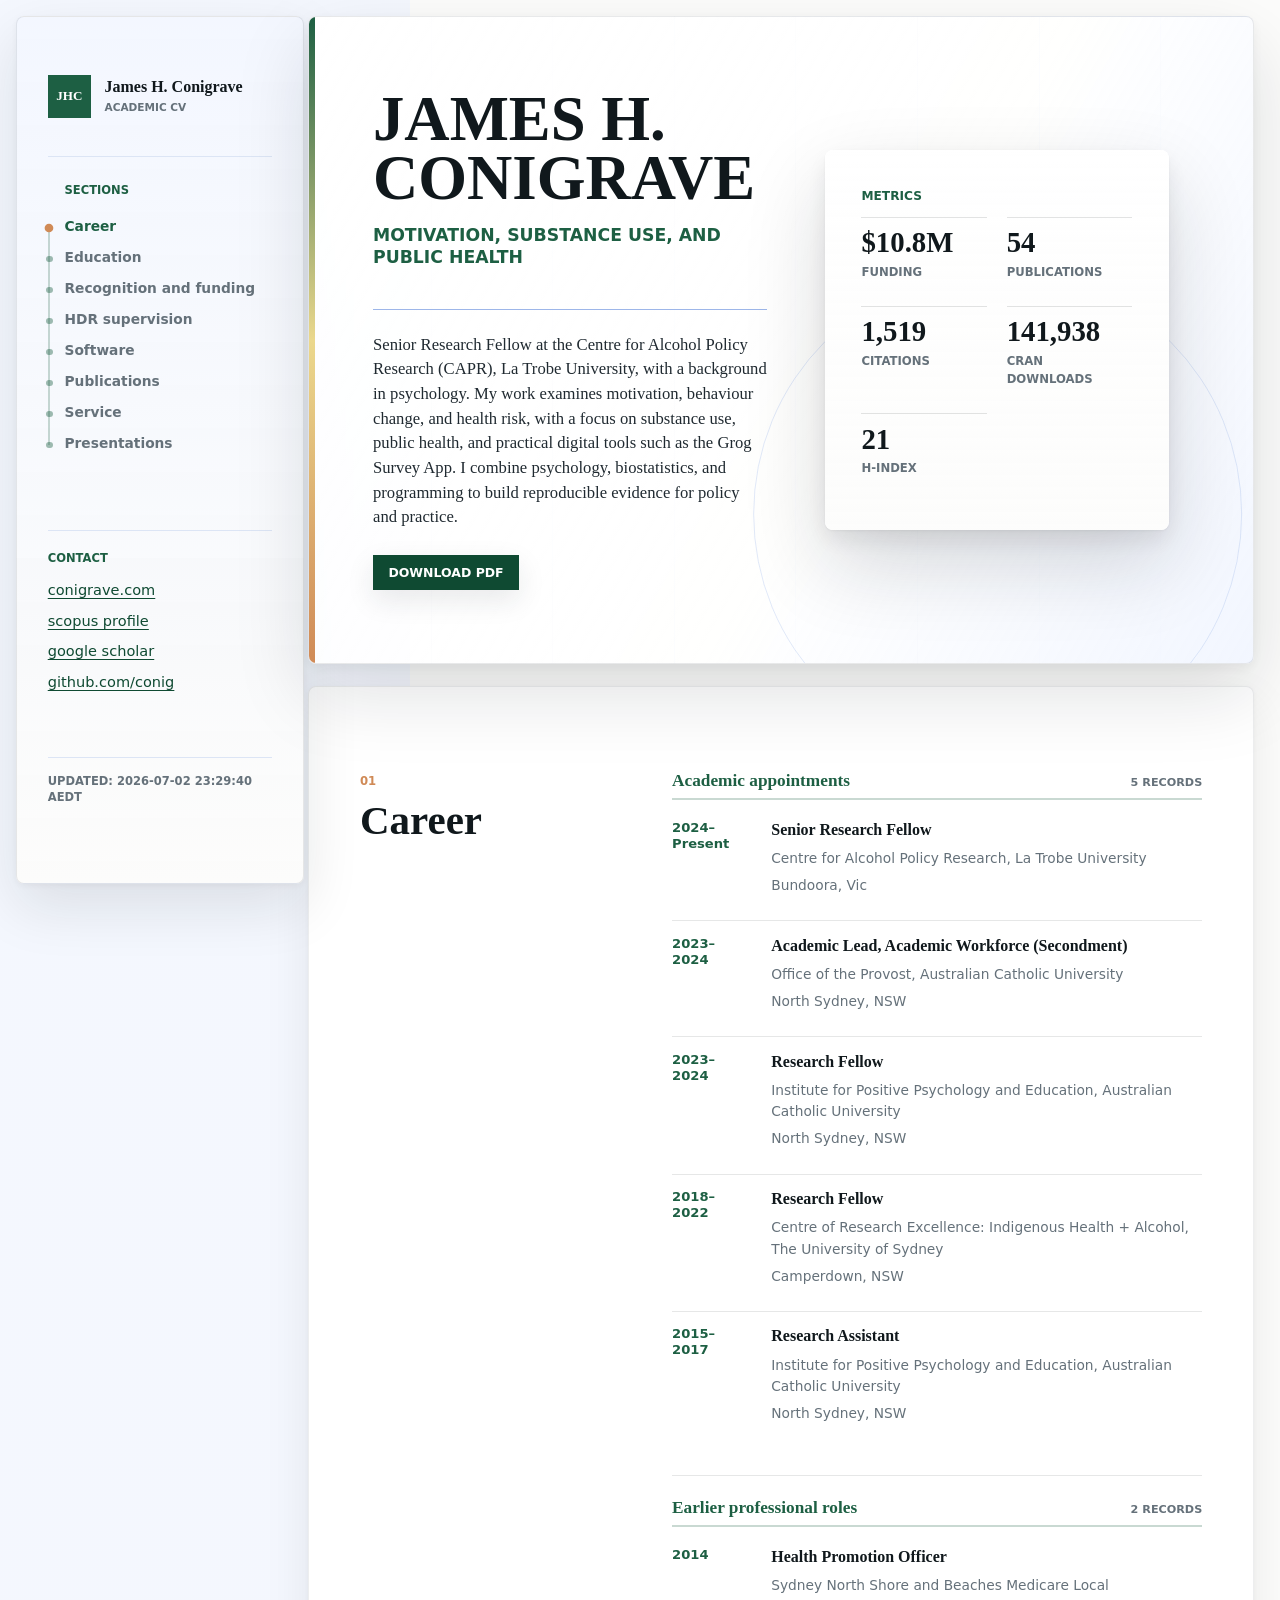
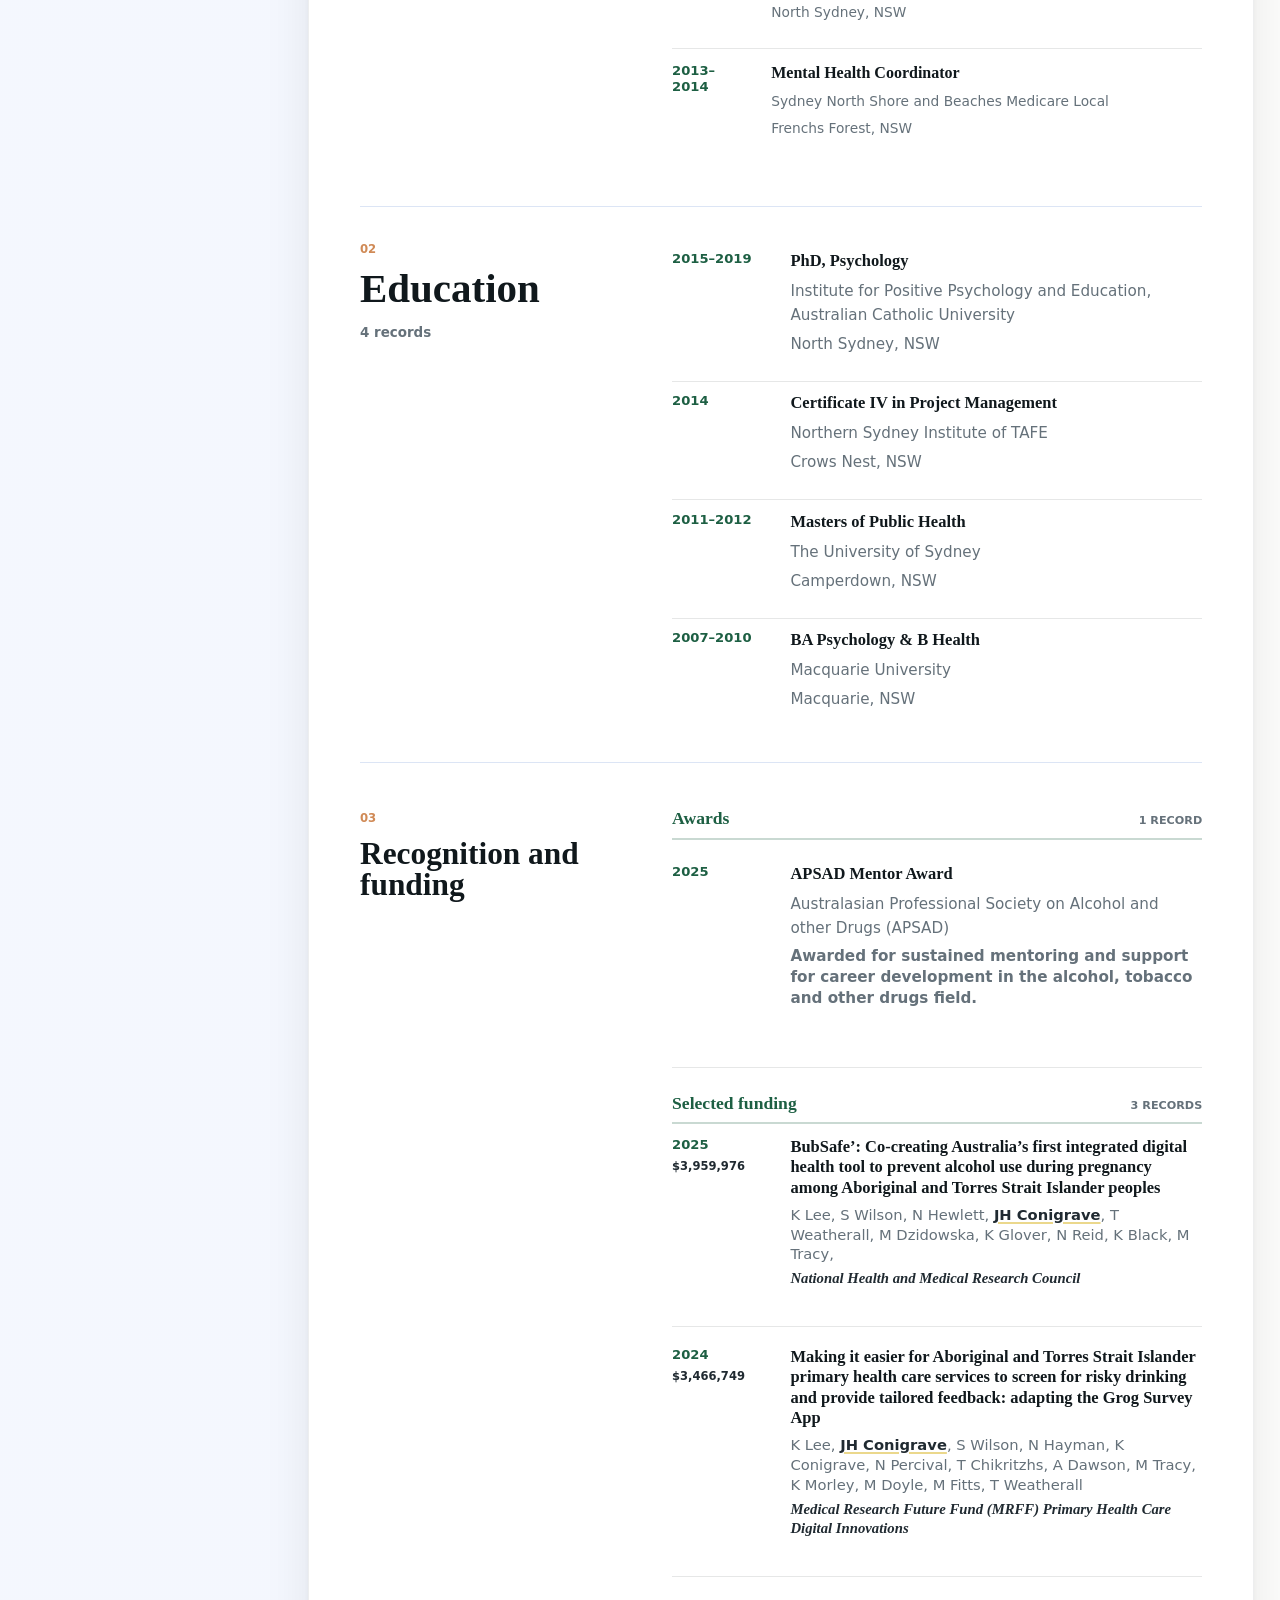
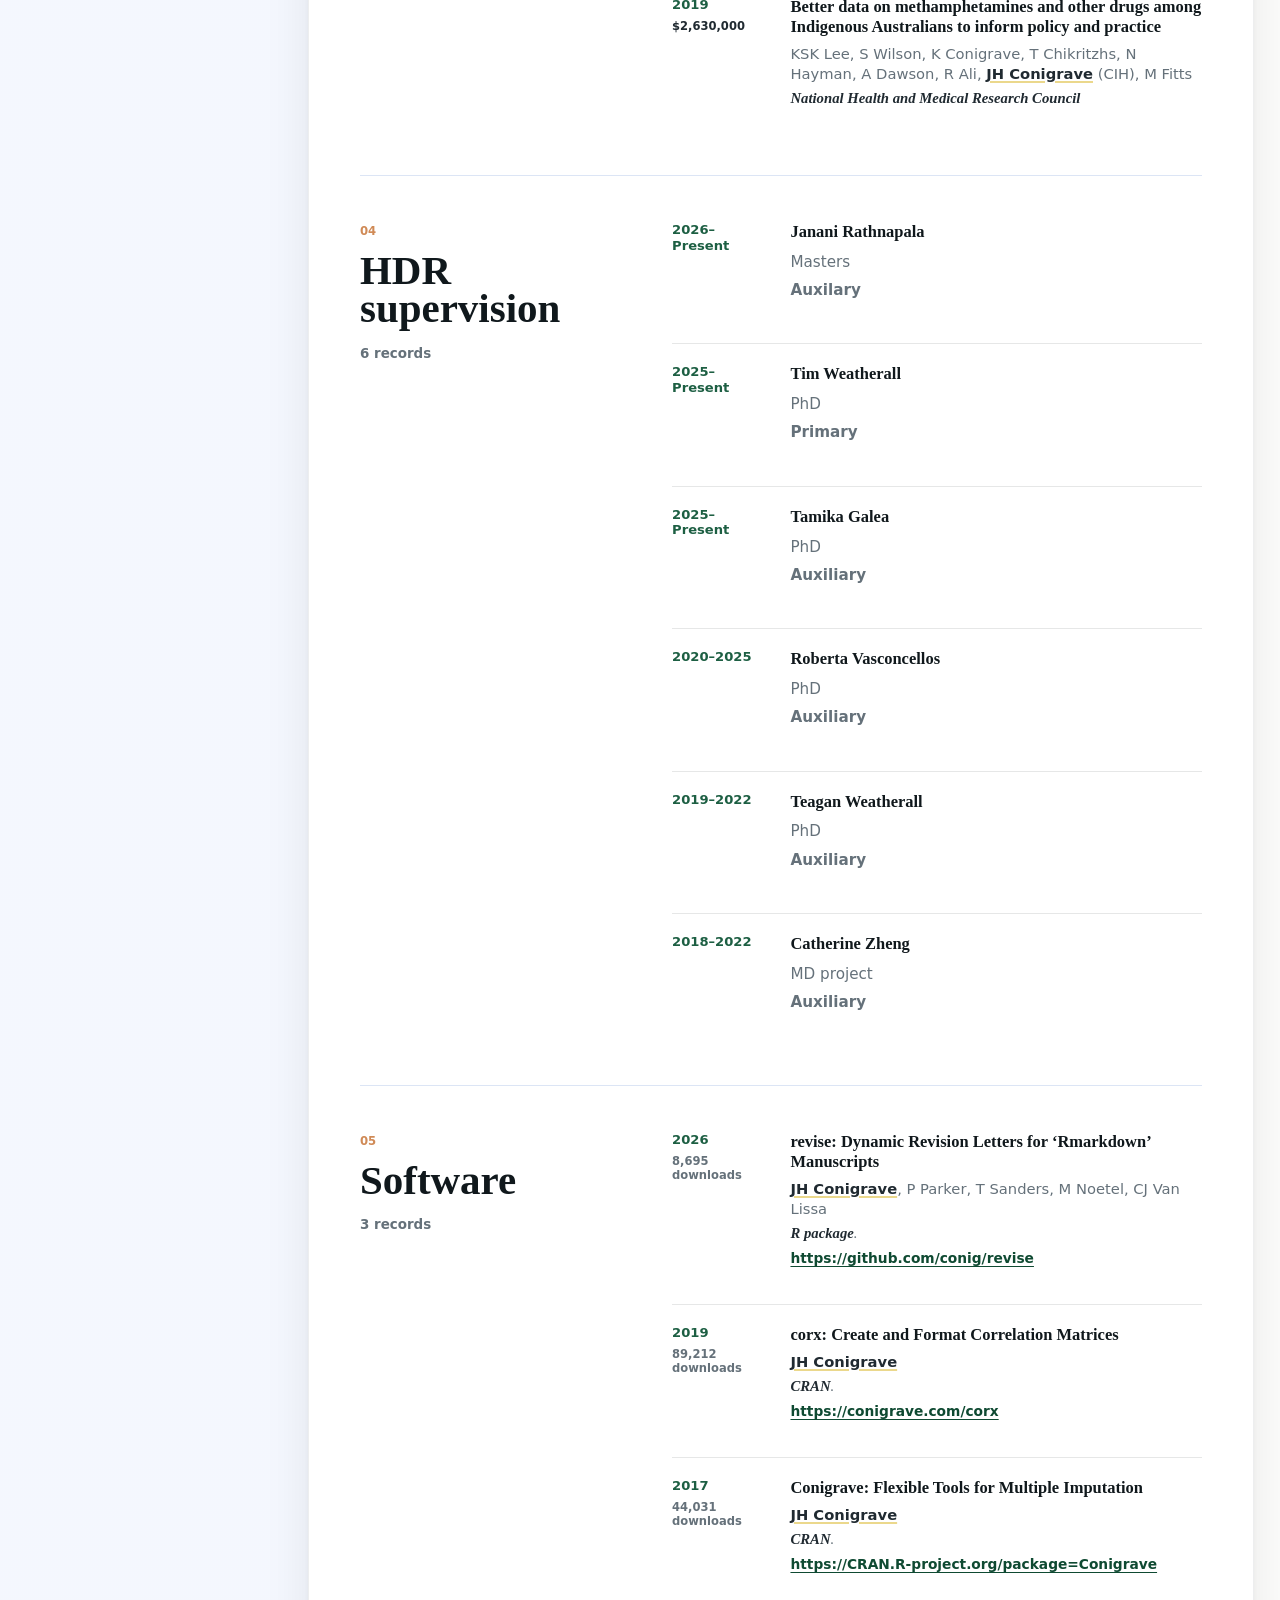
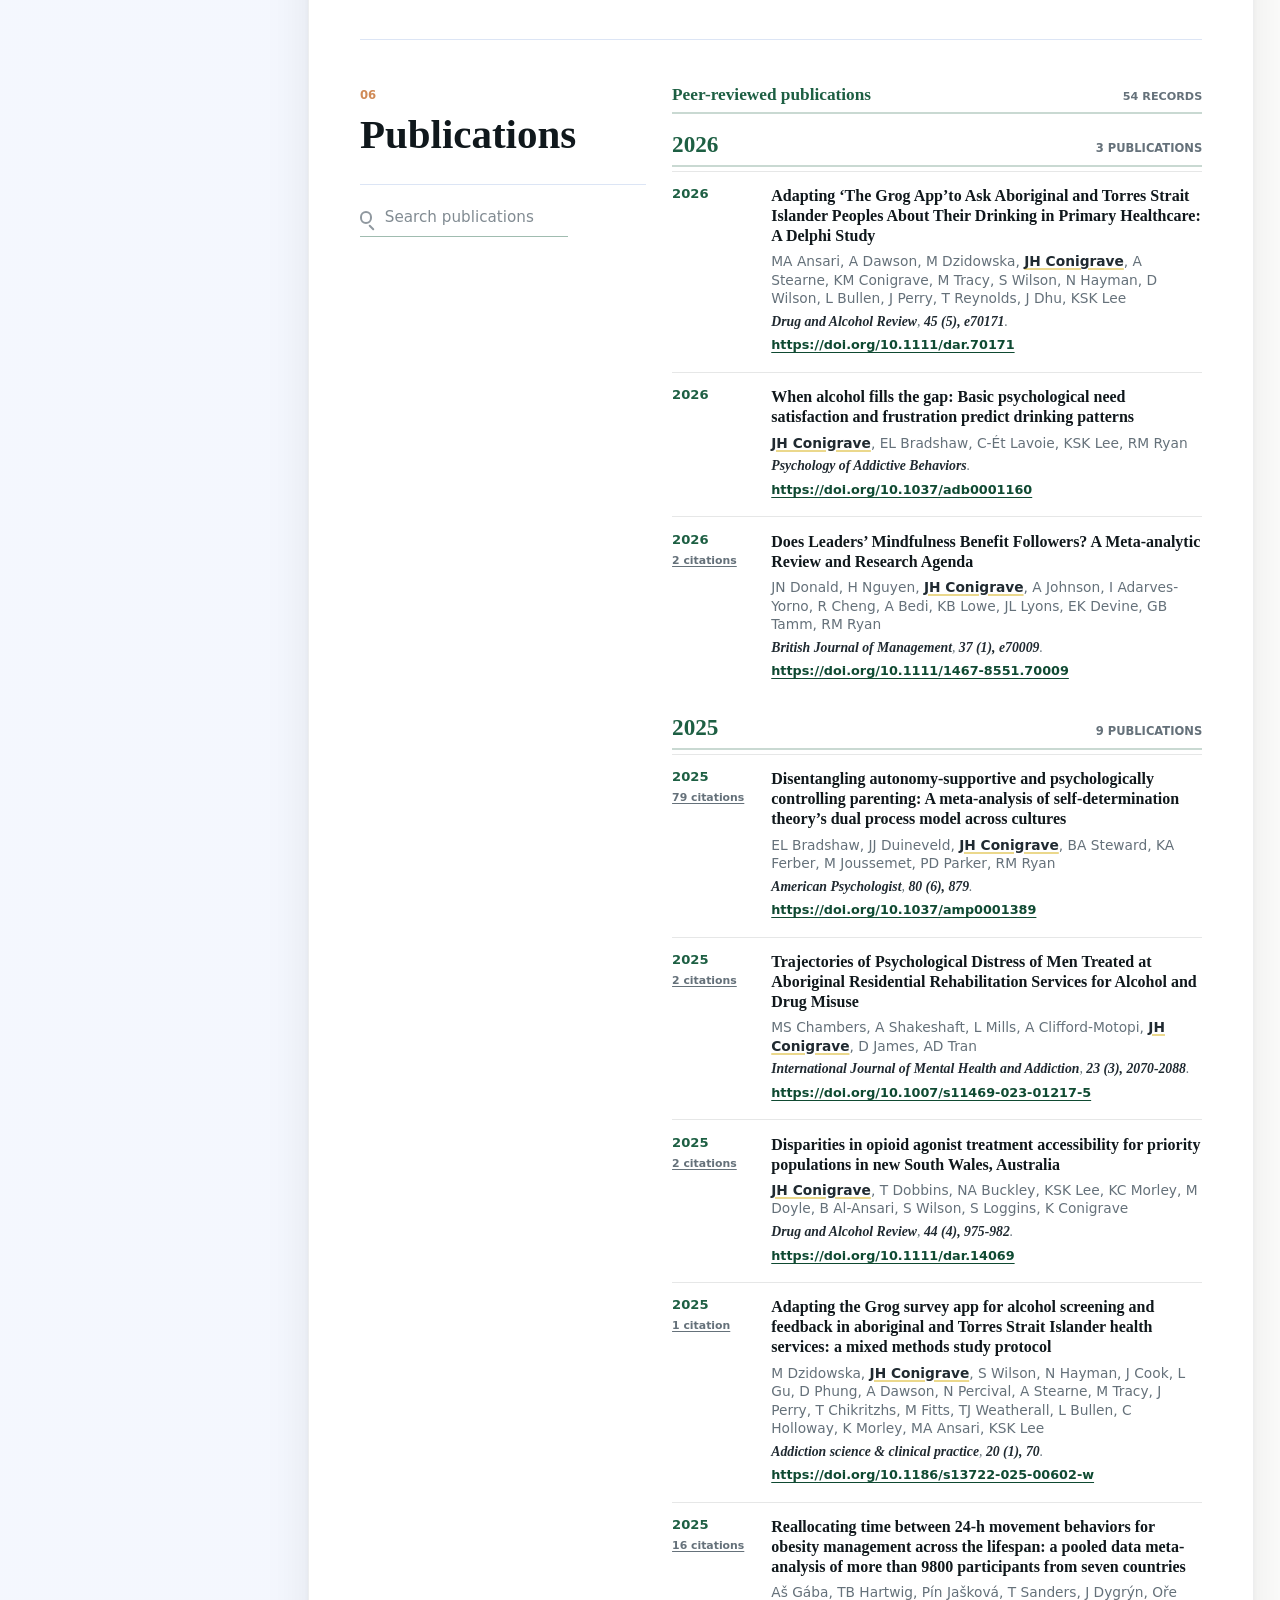
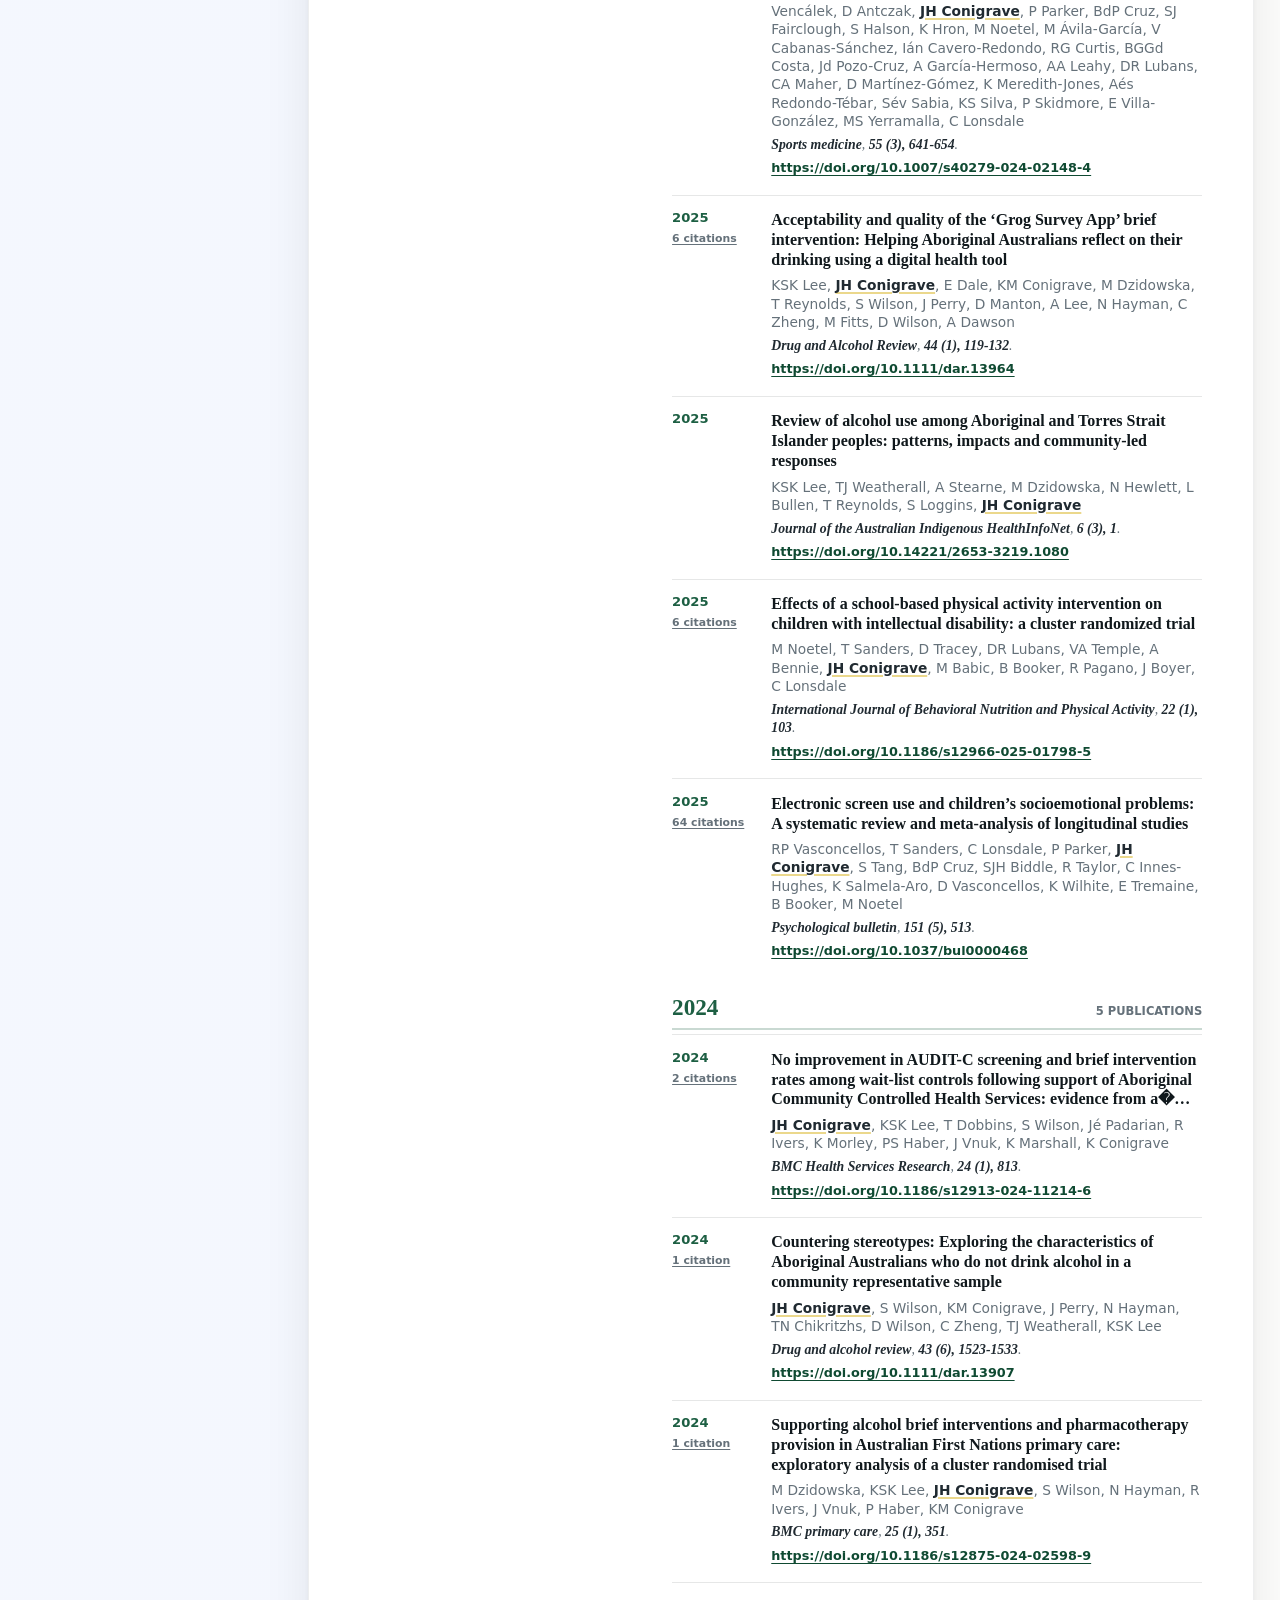
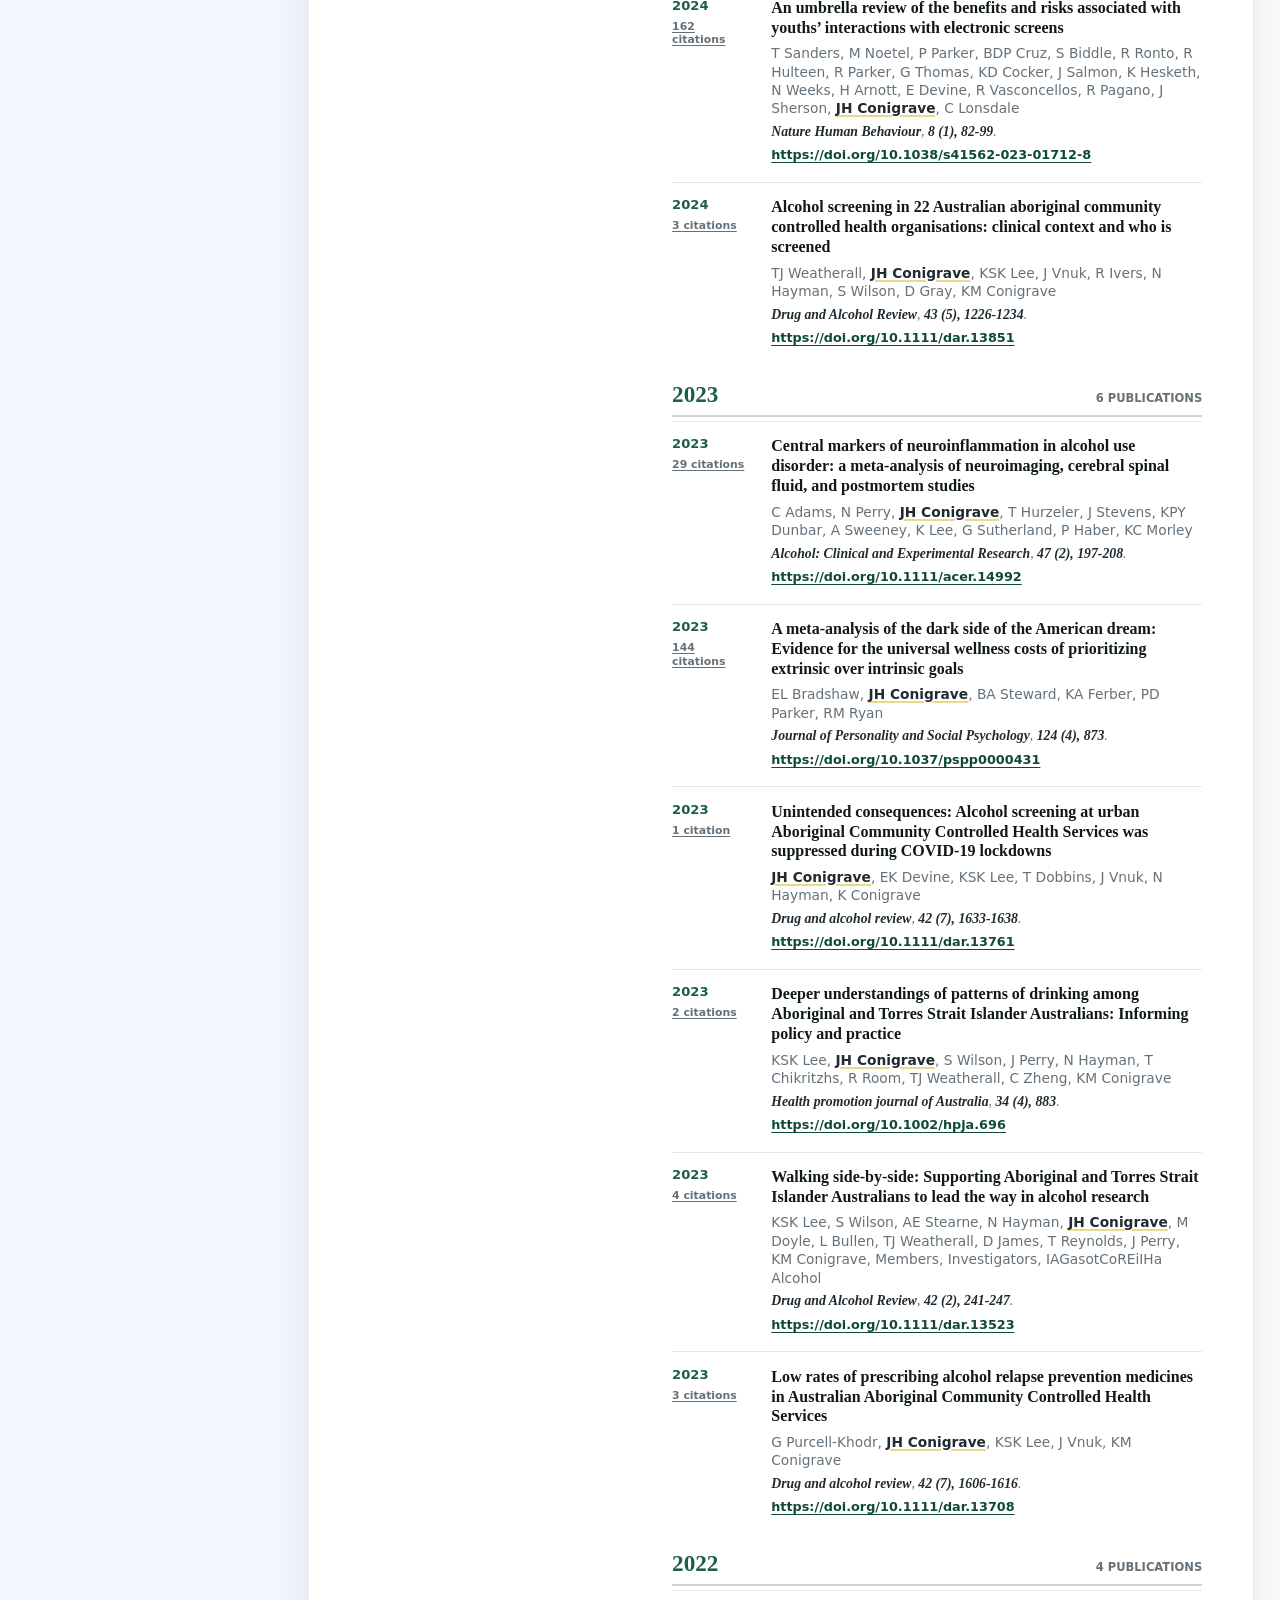
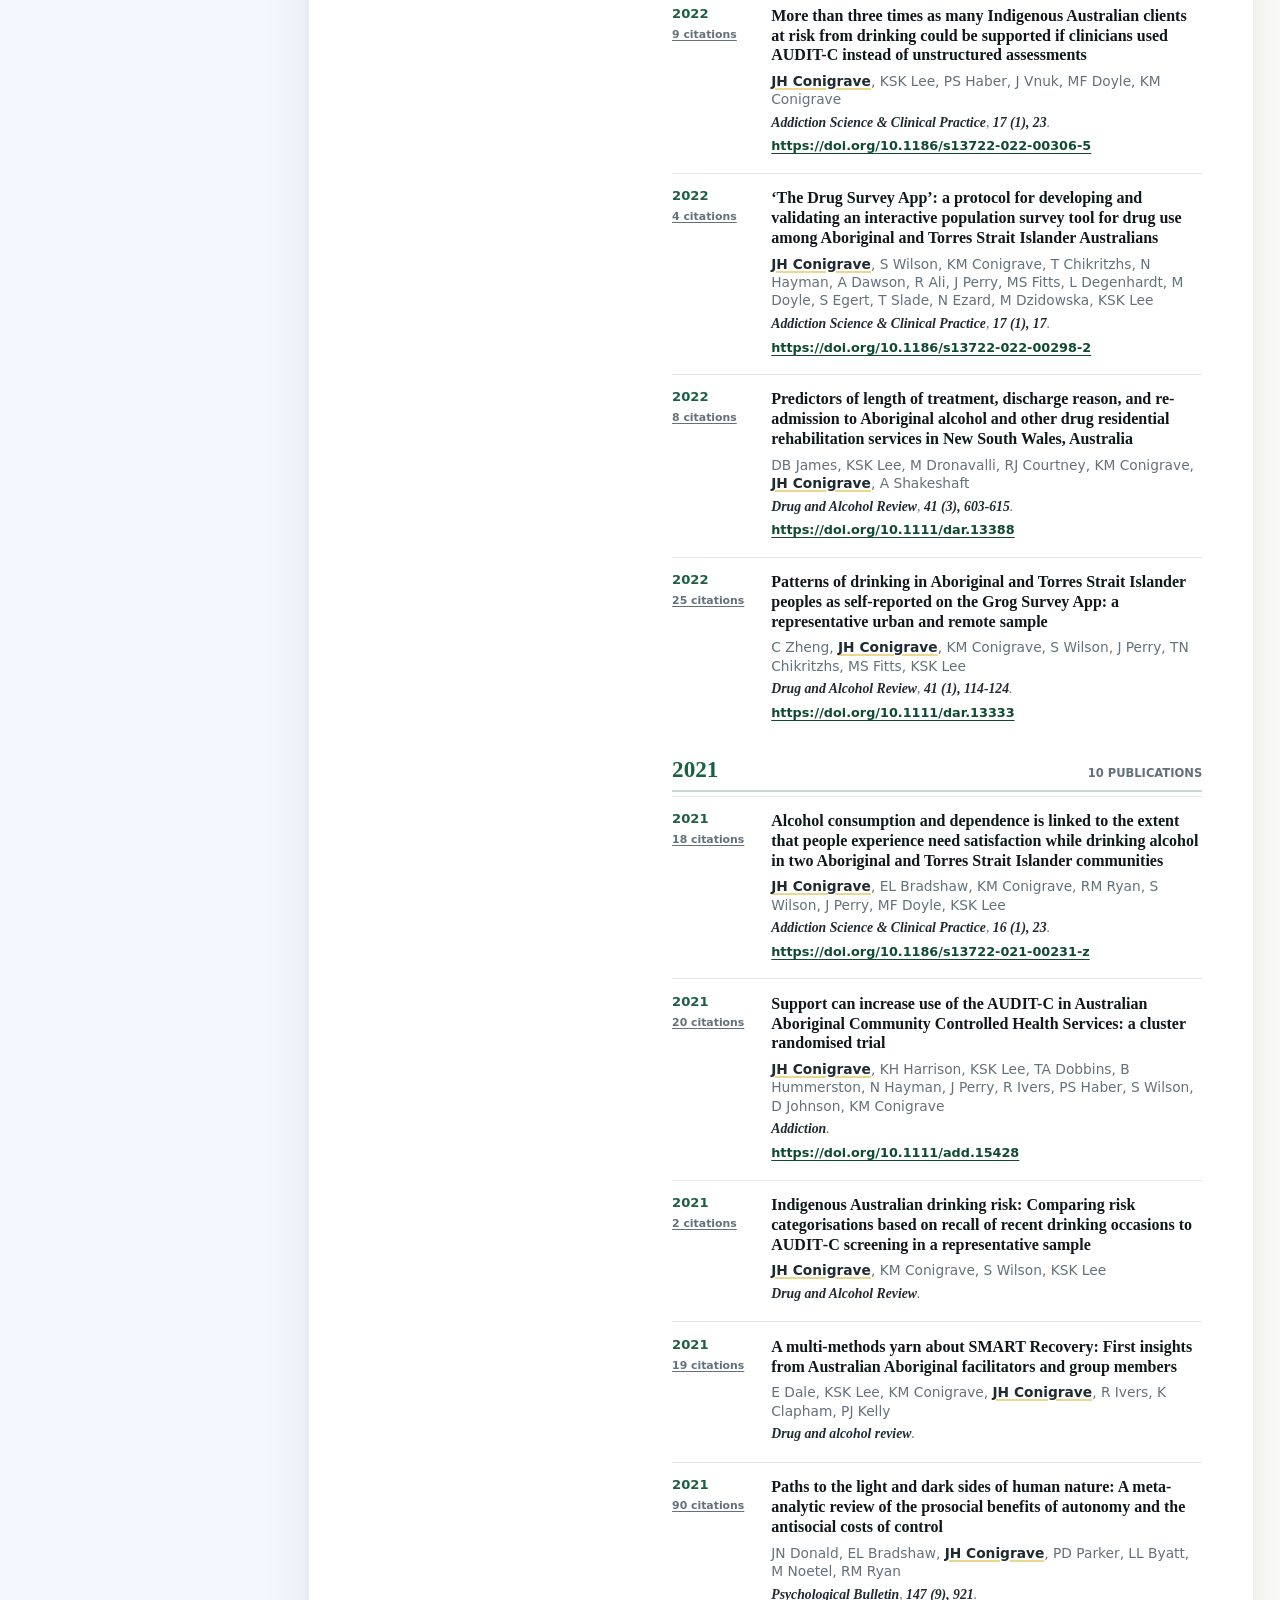
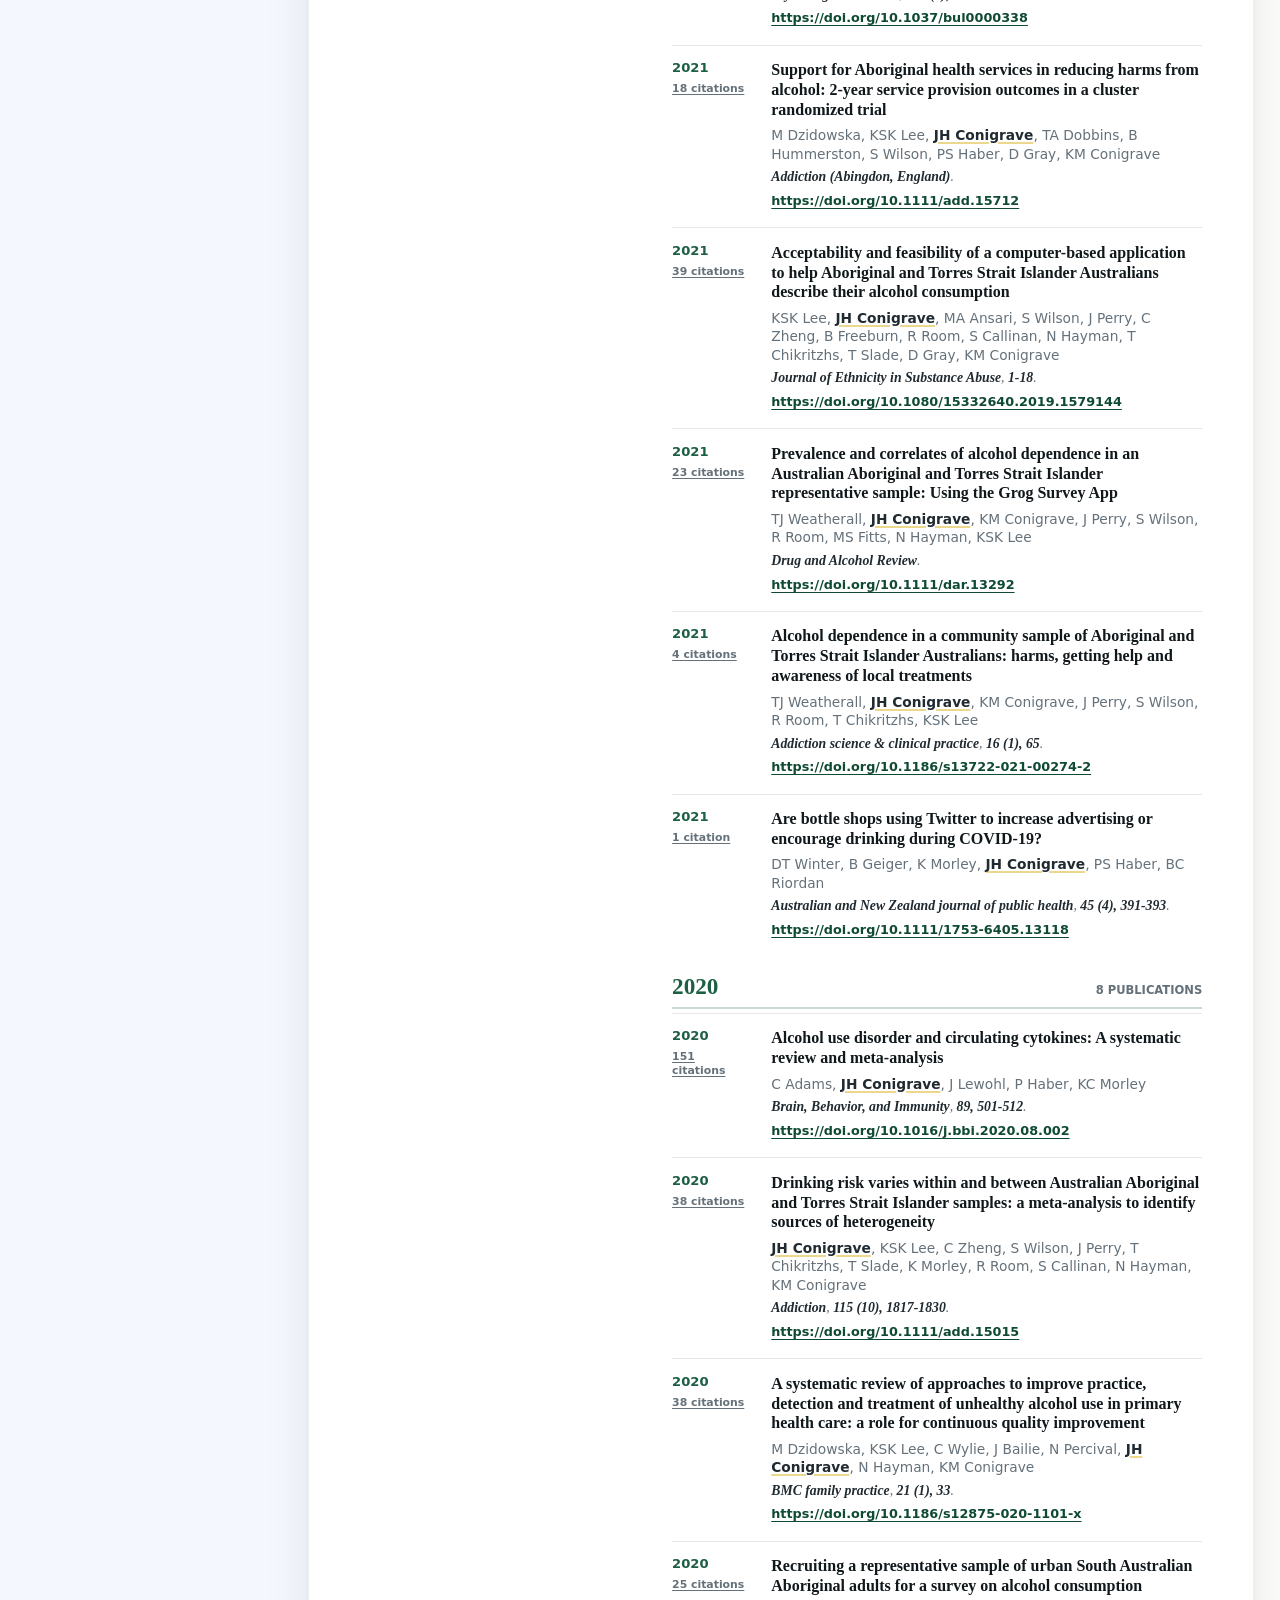
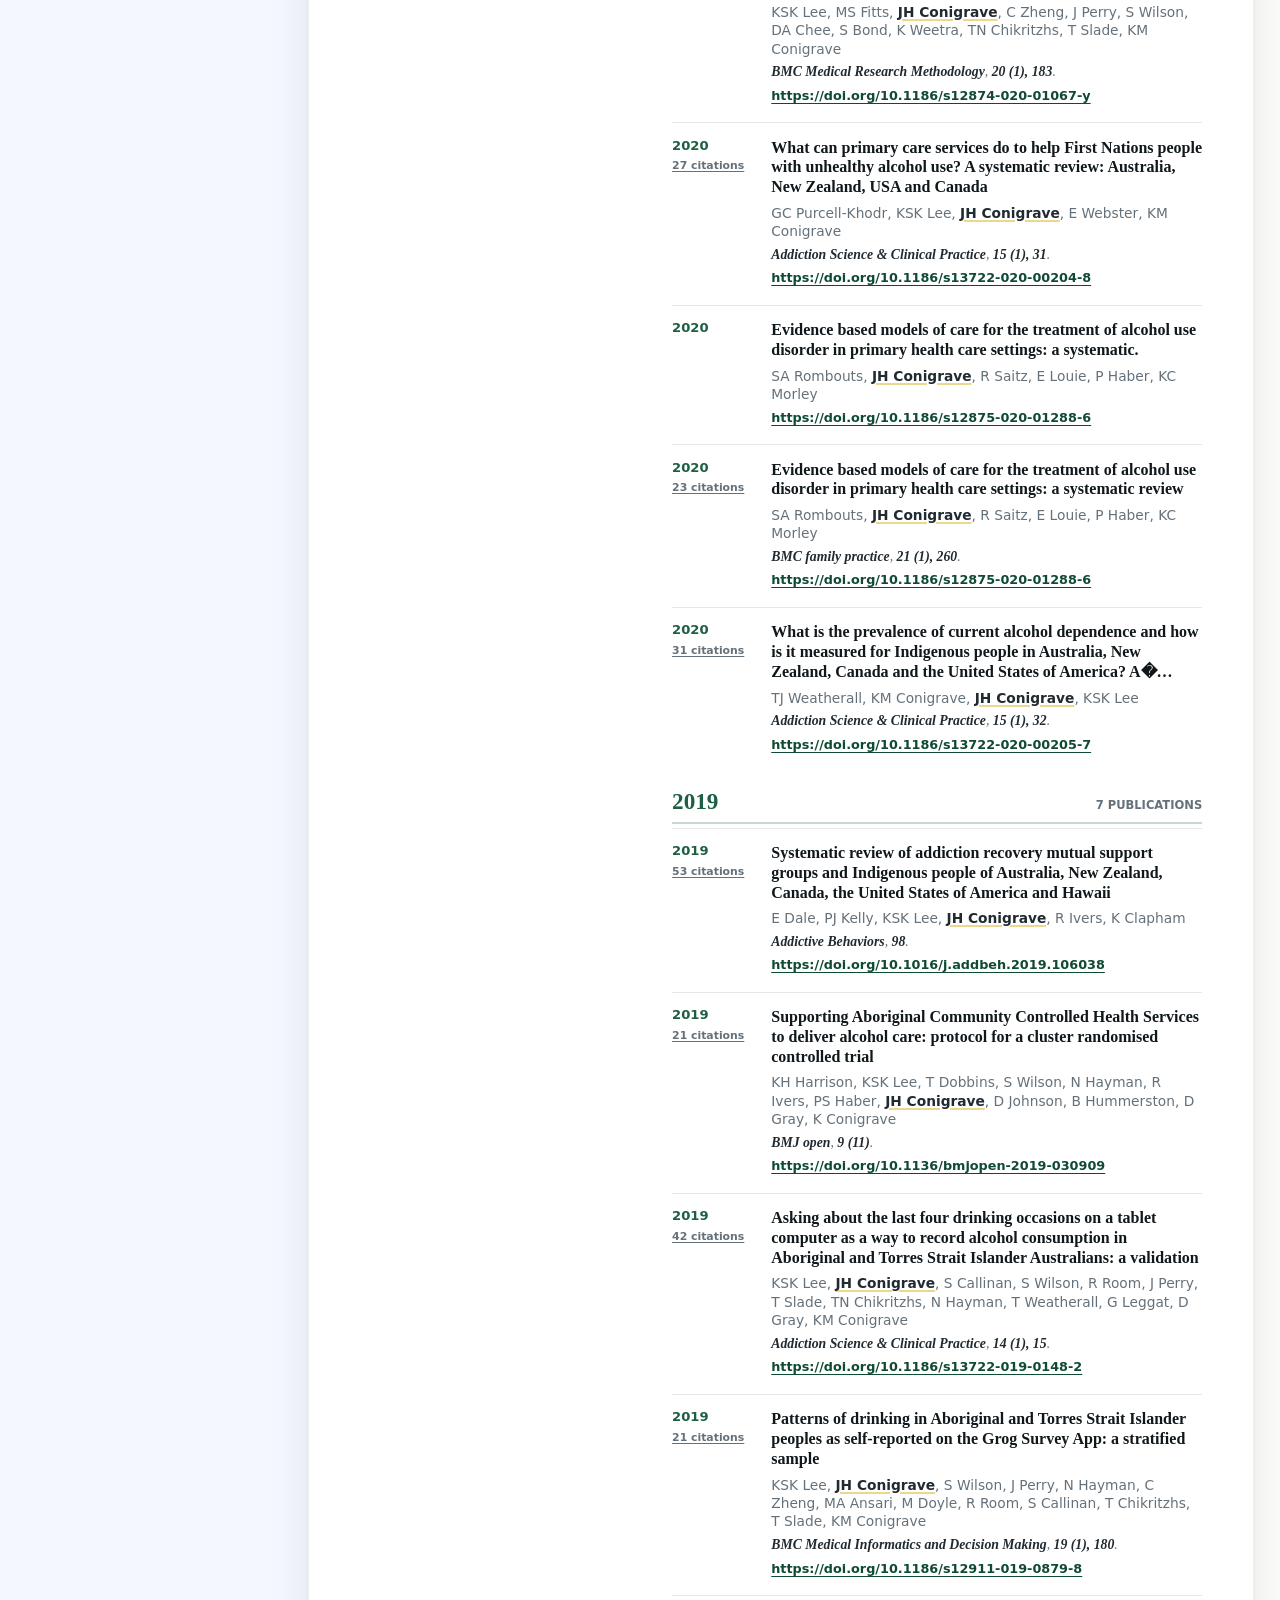
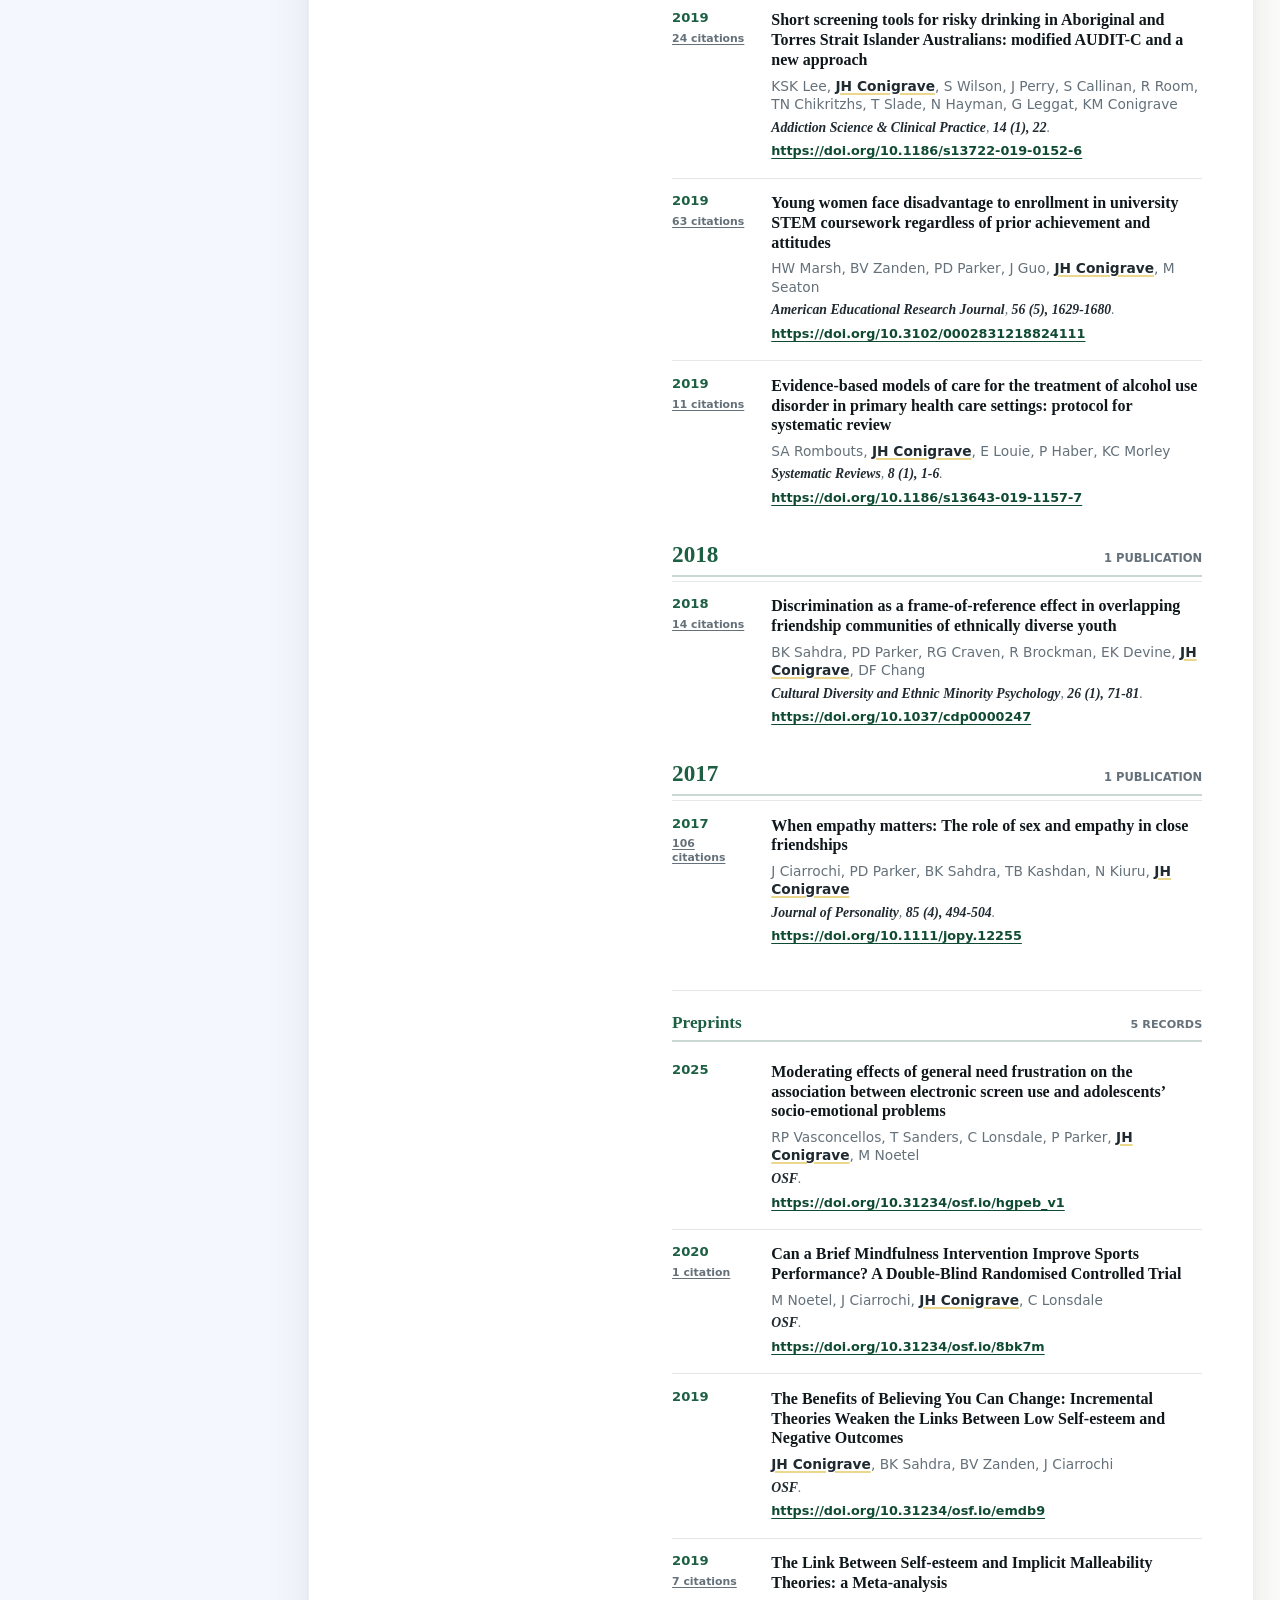
==== commit c2dd8f36: "ensure source assets are kept up to date" ====
--- a/inst/to_github/docs/index.html
+++ b/inst/to_github/docs/index.html
@@ -1267,7 +1267,7 @@
 <p>Built with <a href="https://github.com/rstudio/pagedown">pagedown</a>
 in R. Google Scholar data retrieved with <a href="https://github.com/jkeirstead/scholar">scholar</a>. Source: <a href="https://github.com/conig/jamesconigrave/">GitHub</a>.</p>
 <p>This document updates daily: <a href="https://conigrave.com/resume">conigrave.com/resume</a>.</p>
-<p>Updated: 2026-07-02 23:12:21 AEDT</p>
+<p>Updated: 2026-07-02 23:29:40 AEDT</p>
 </div>
 </div>
 <div id="main" class="section level1">
@@ -1280,17 +1280,17 @@
 </div>
 <div id="profile" class="section level2" data-icon="user">
 <h2>Profile</h2>
-<p>Research Fellow at the Centre for Alcohol Policy Research (CAPR), La
-Trobe University, with a background in psychology. My work examines
-motivation, behaviour change, and health risk, with a focus on substance
-use, public health, and practical digital tools such as the Grog Survey
-App. I combine psychology, biostatistics, and programming to build
-reproducible evidence for policy and practice.</p>
+<p>Senior Research Fellow at the Centre for Alcohol Policy Research
+(CAPR), La Trobe University, with a background in psychology. My work
+examines motivation, behaviour change, and health risk, with a focus on
+substance use, public health, and practical digital tools such as the
+Grog Survey App. I combine psychology, biostatistics, and programming to
+build reproducible evidence for policy and practice.</p>
 </div>
 <div id="academic-appointments" class="section level2" data-icon="laptop" data-alt-group="career" data-alt-group-title="Career" data-alt-group-icon="laptop">
 <h2>Academic appointments</h2>
-<div id="research-fellow" class="section level3">
-<h3><strong>Research Fellow</strong></h3>
+<div id="senior-research-fellow" class="section level3">
+<h3><strong>Senior Research Fellow</strong></h3>
 <p>Centre for Alcohol Policy Research, La Trobe University</p>
 <p>Bundoora, Vic</p>
 <p>2024–Present</p>
@@ -1301,14 +1301,14 @@
 <p>North Sydney, NSW</p>
 <p>2023–2024</p>
 </div>
-<div id="research-fellow-1" class="section level3">
+<div id="research-fellow" class="section level3">
 <h3><strong>Research Fellow</strong></h3>
 <p>Institute for Positive Psychology and Education, Australian Catholic
 University</p>
 <p>North Sydney, NSW</p>
 <p>2023–2024</p>
 </div>
-<div id="research-fellow-2" class="section level3">
+<div id="research-fellow-1" class="section level3">
 <h3><strong>Research Fellow</strong></h3>
 <p>Centre of Research Excellence: Indigenous Health + Alcohol, The
 University of Sydney</p>
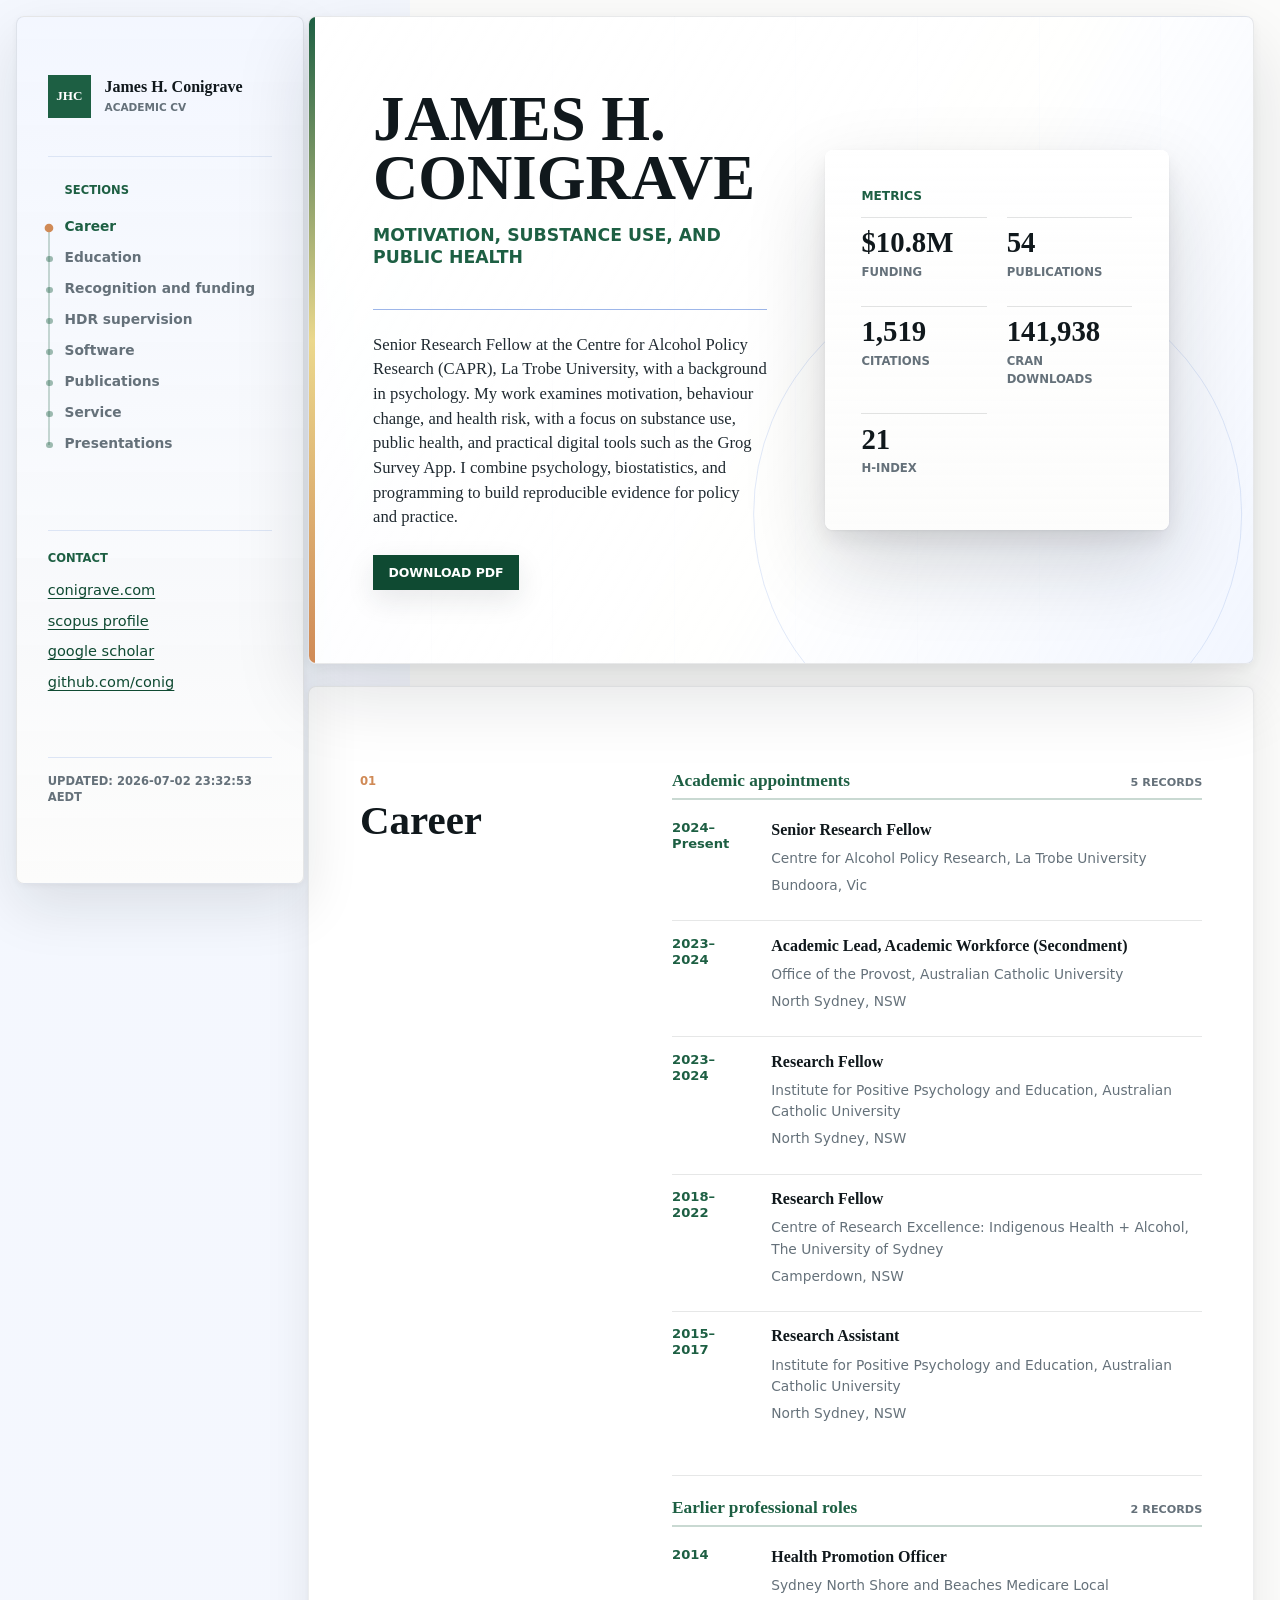
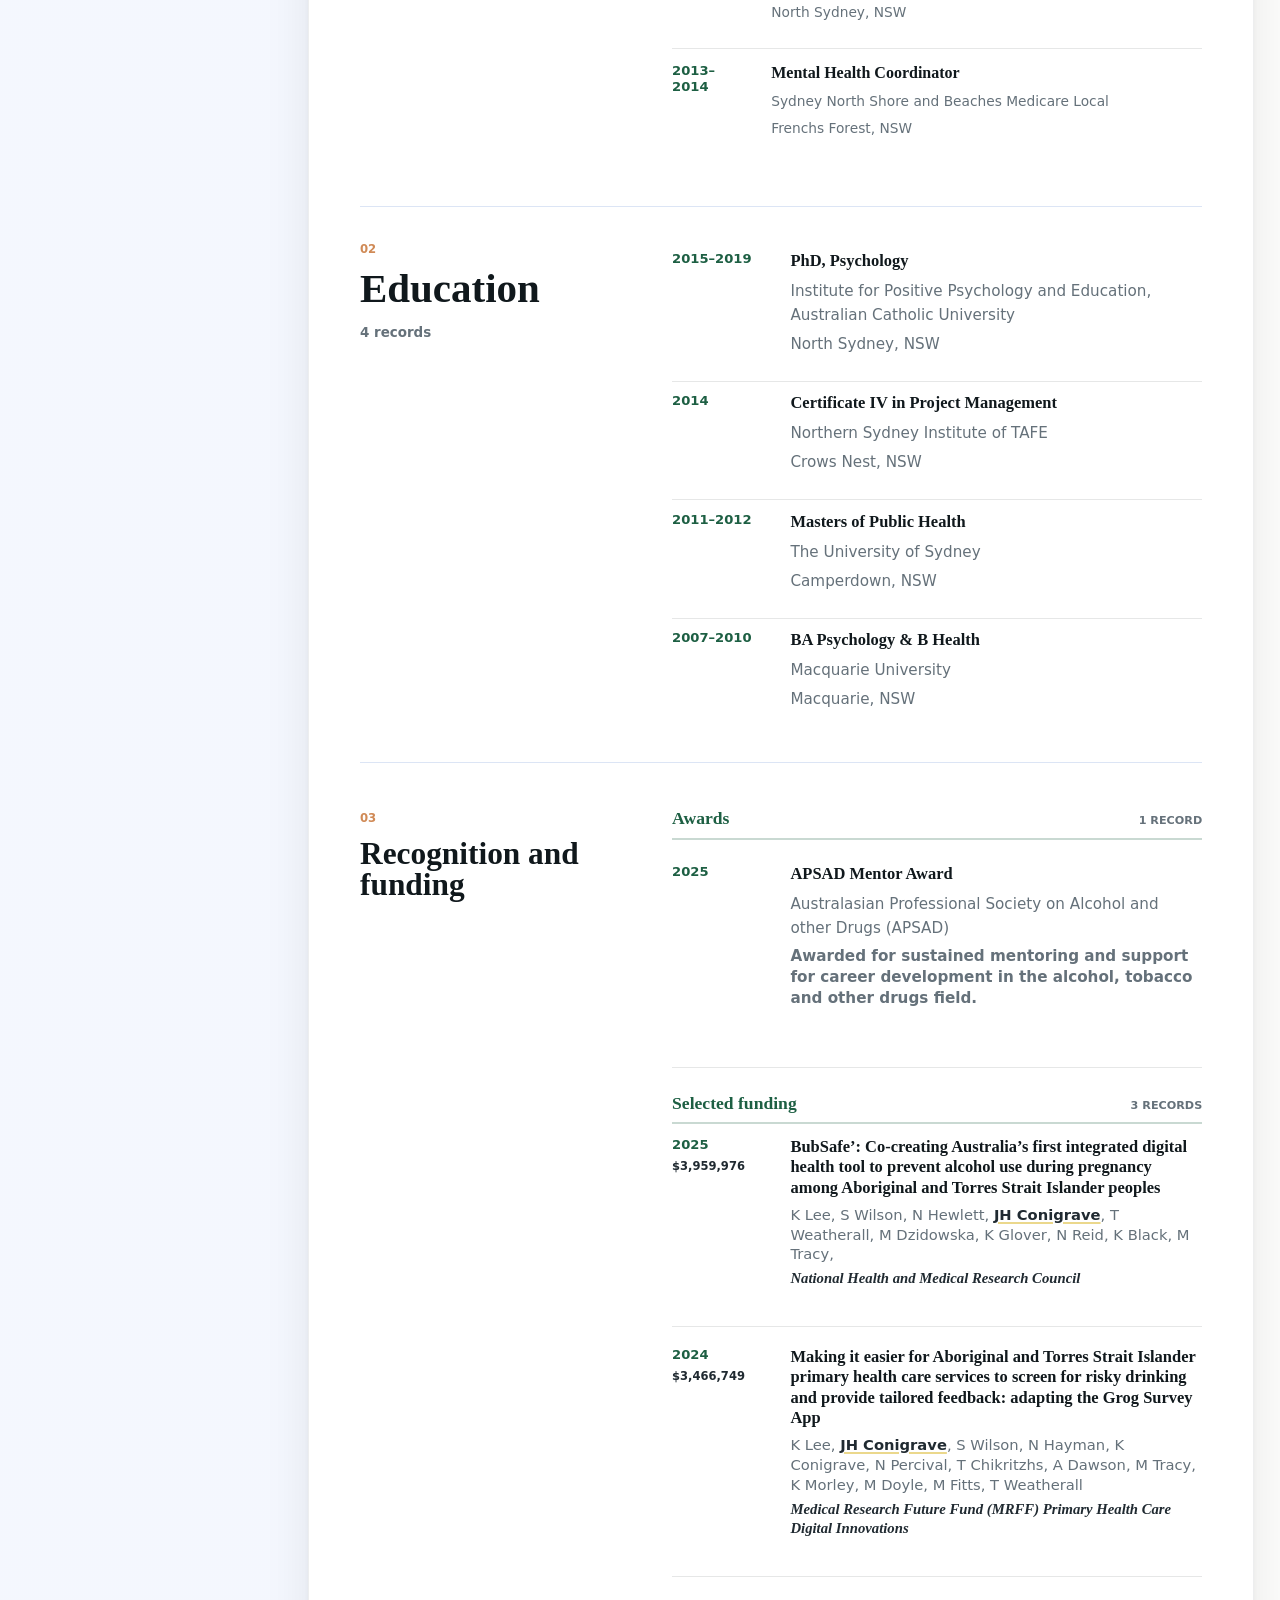
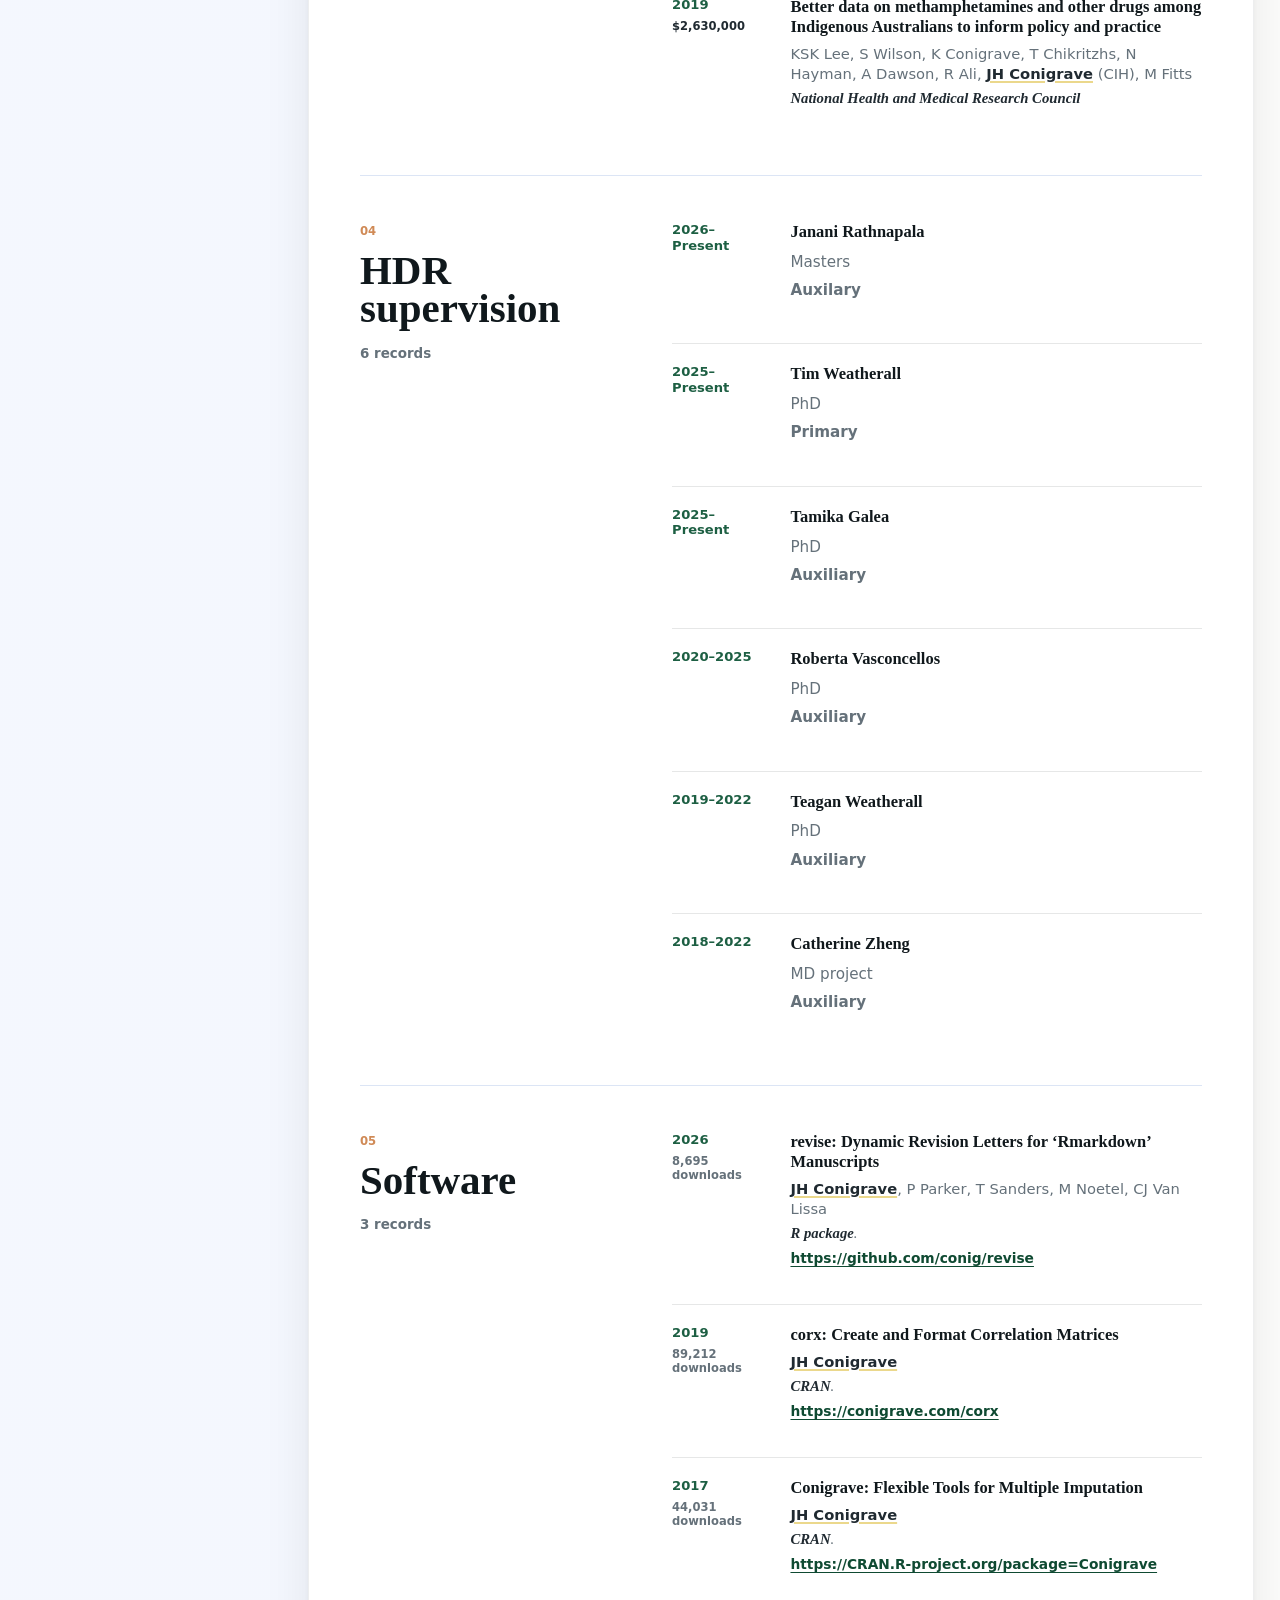
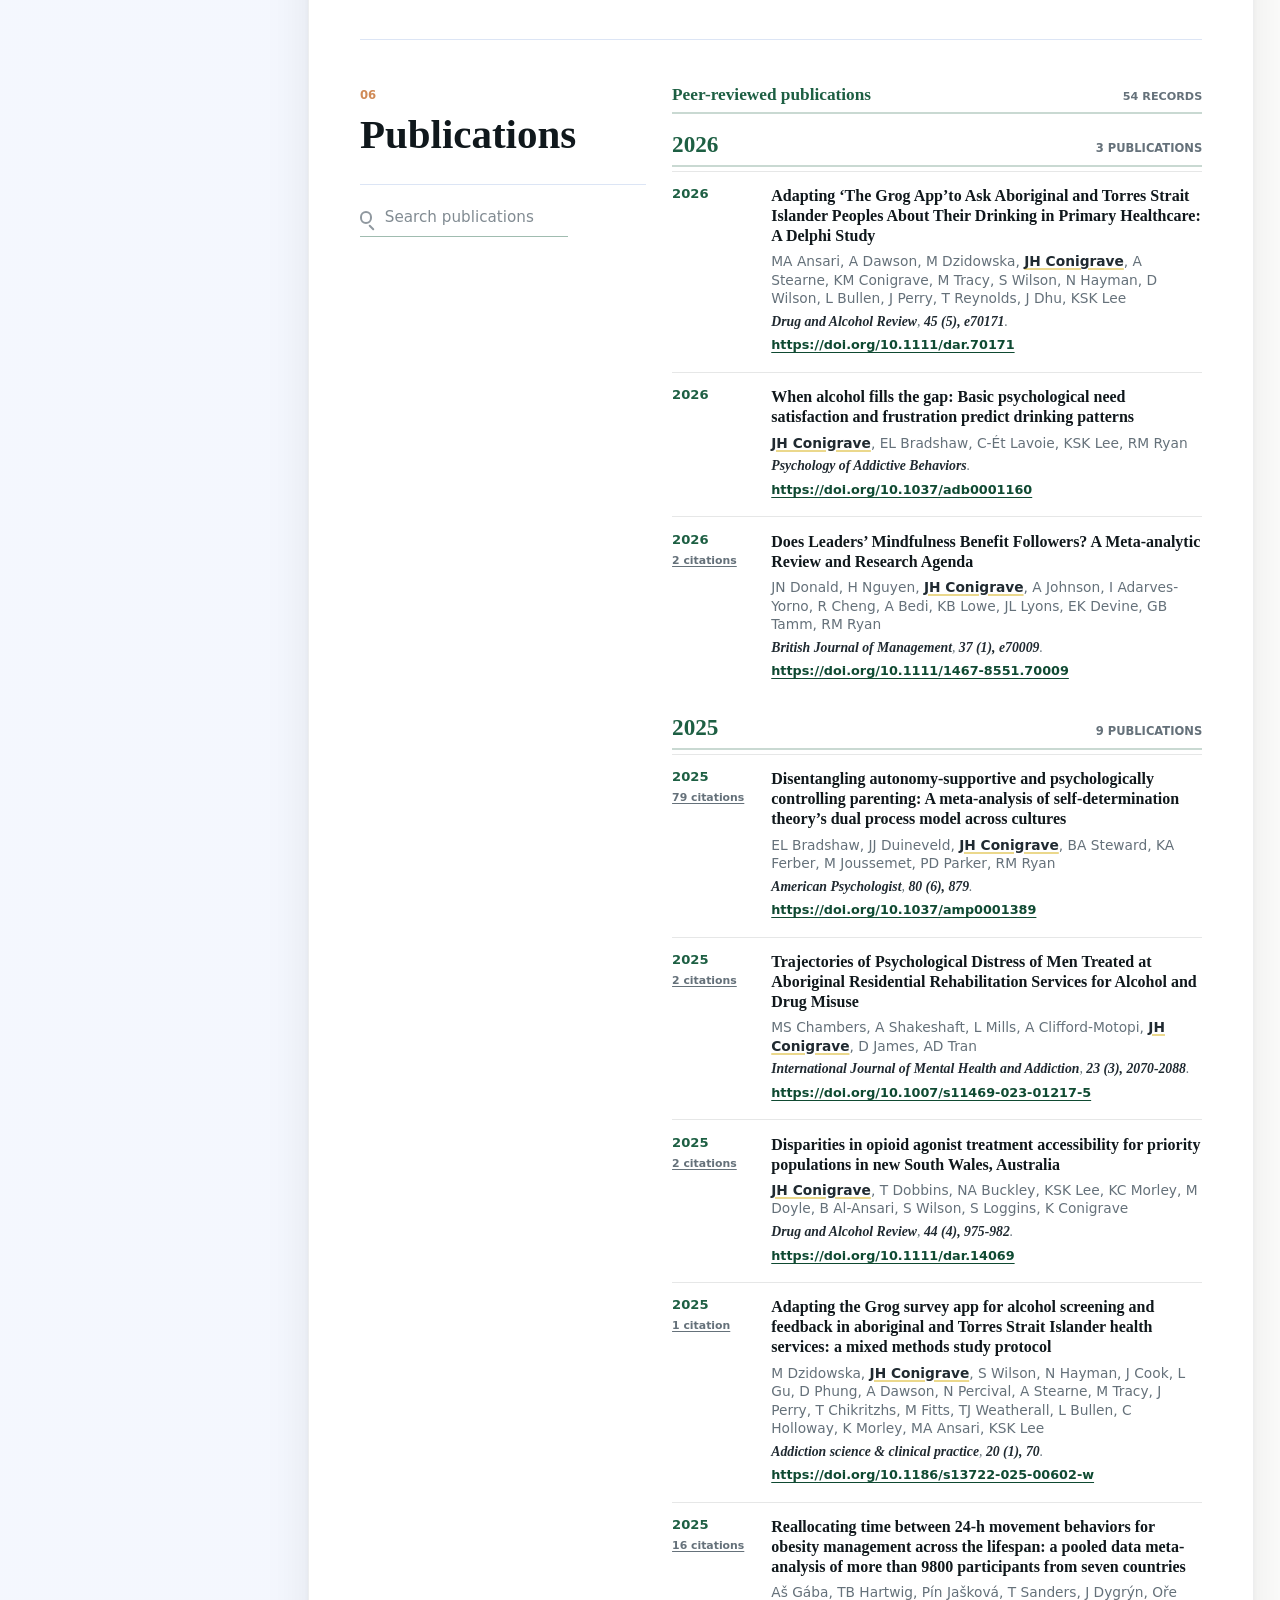
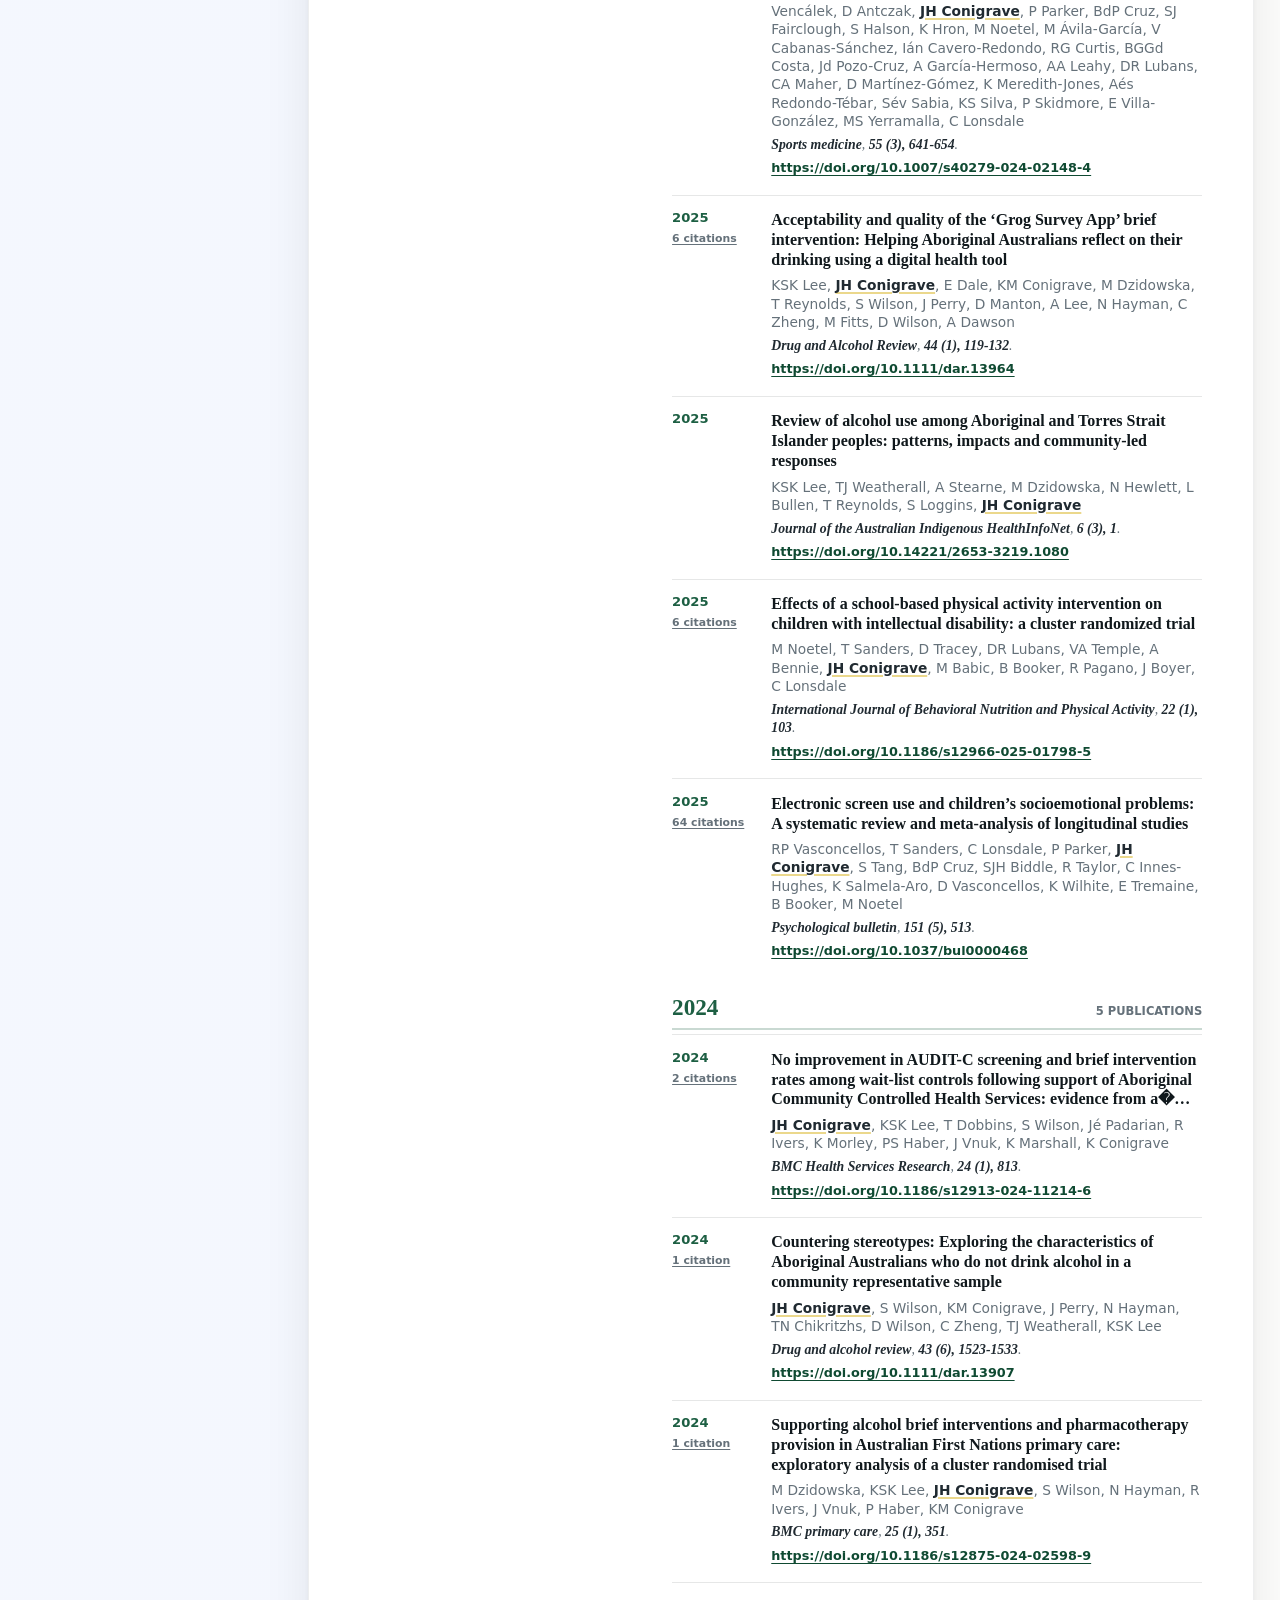
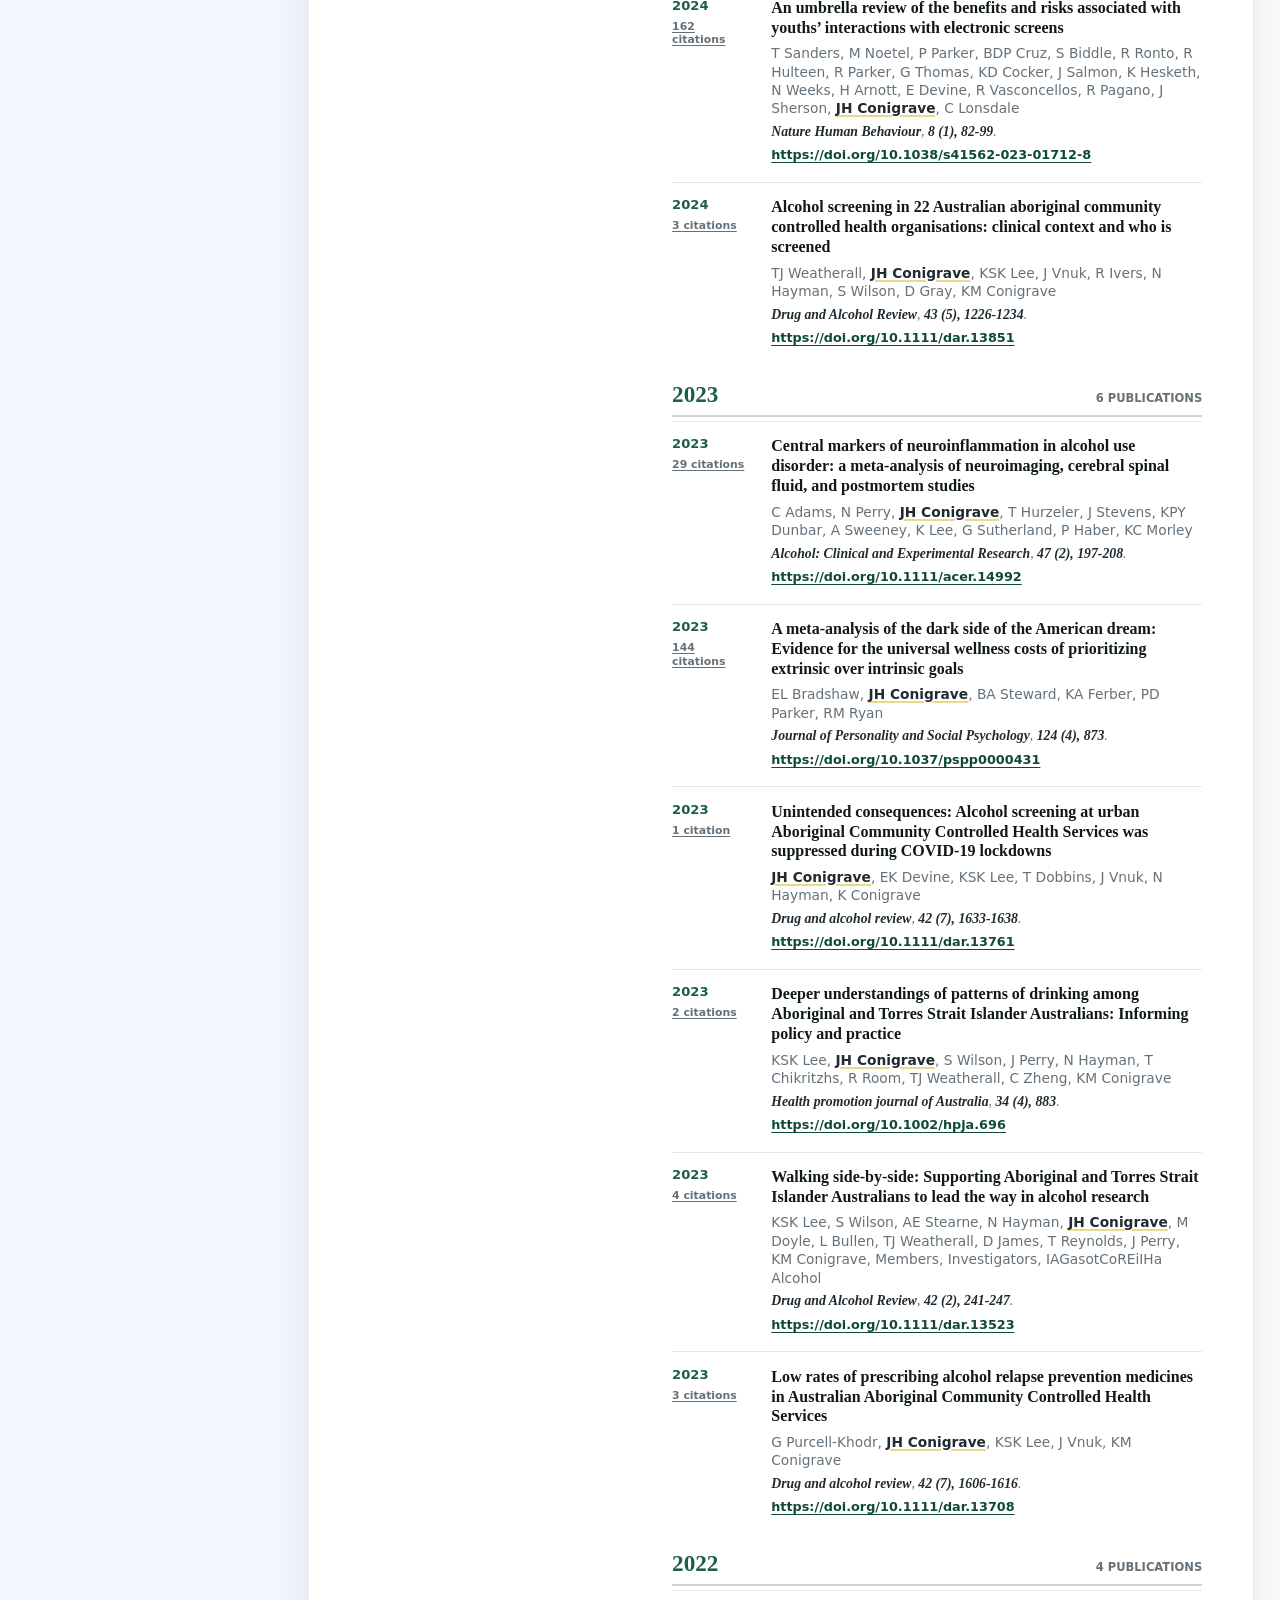
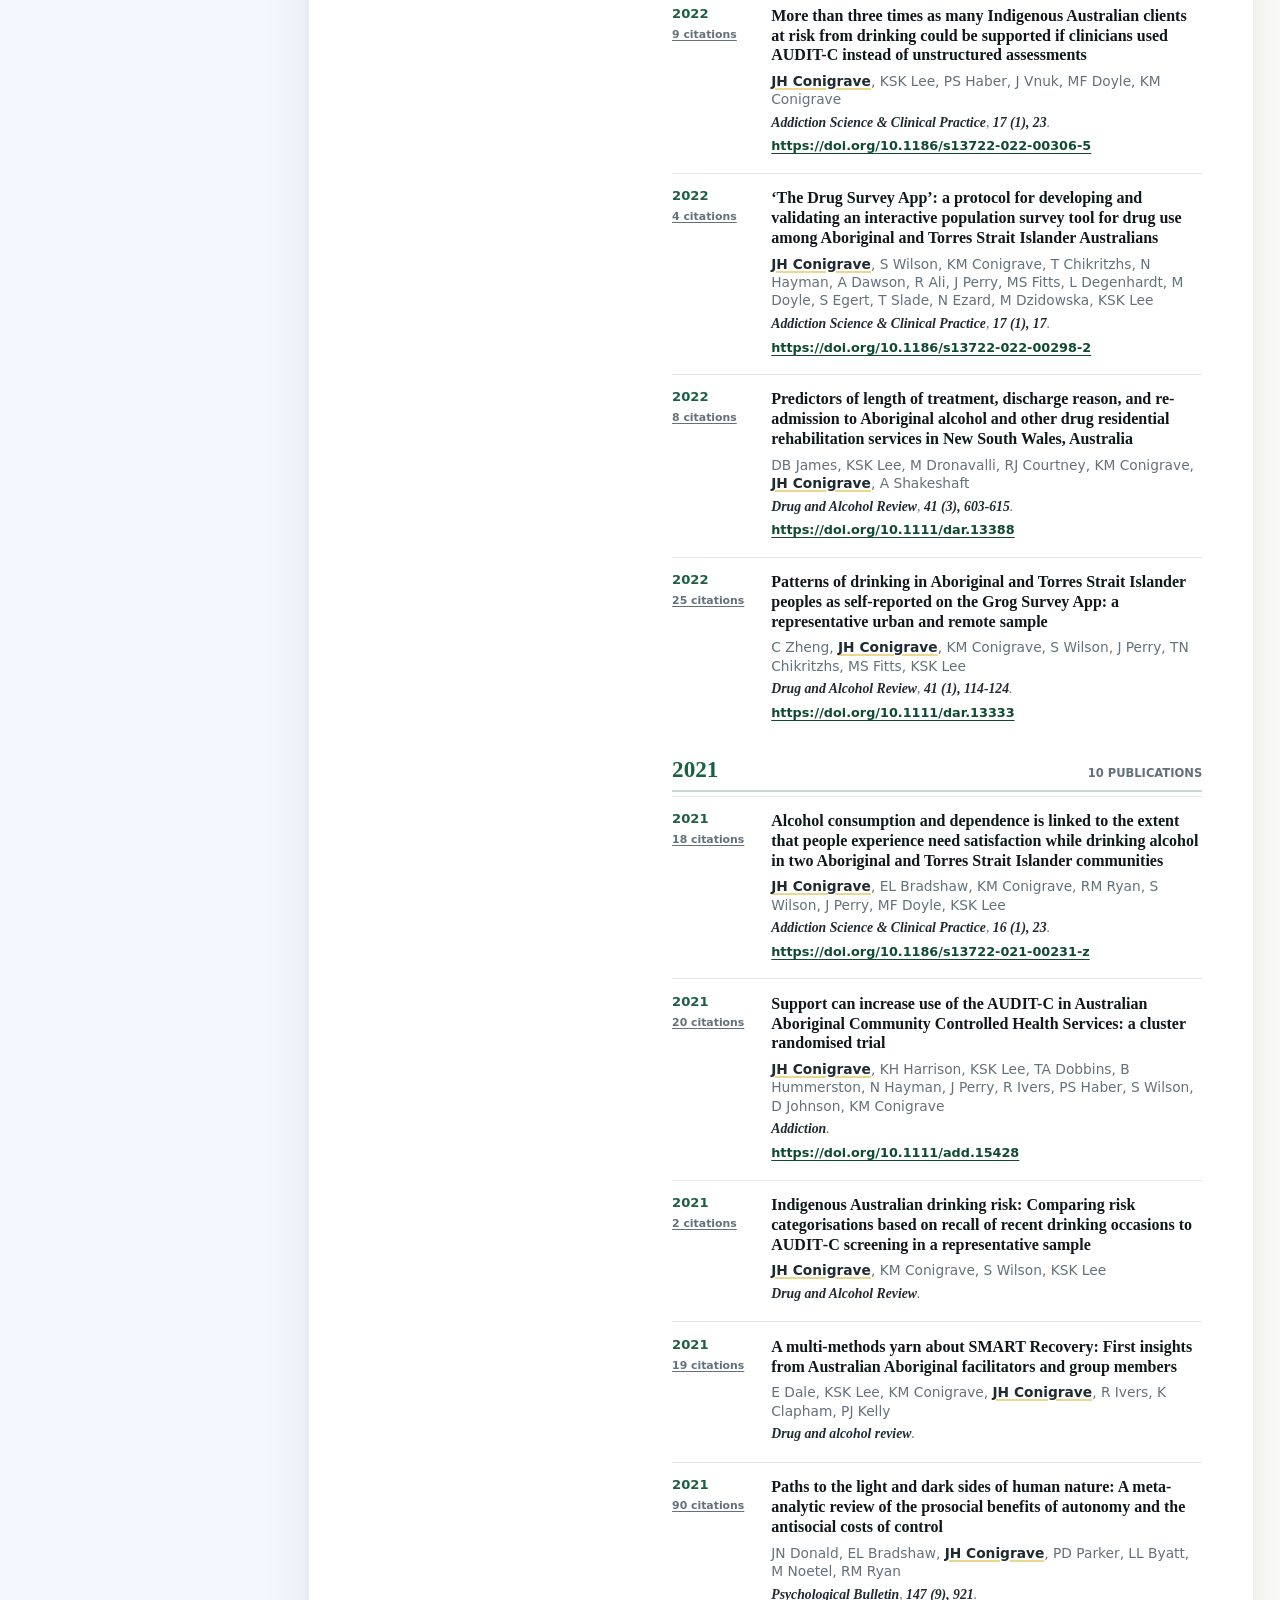
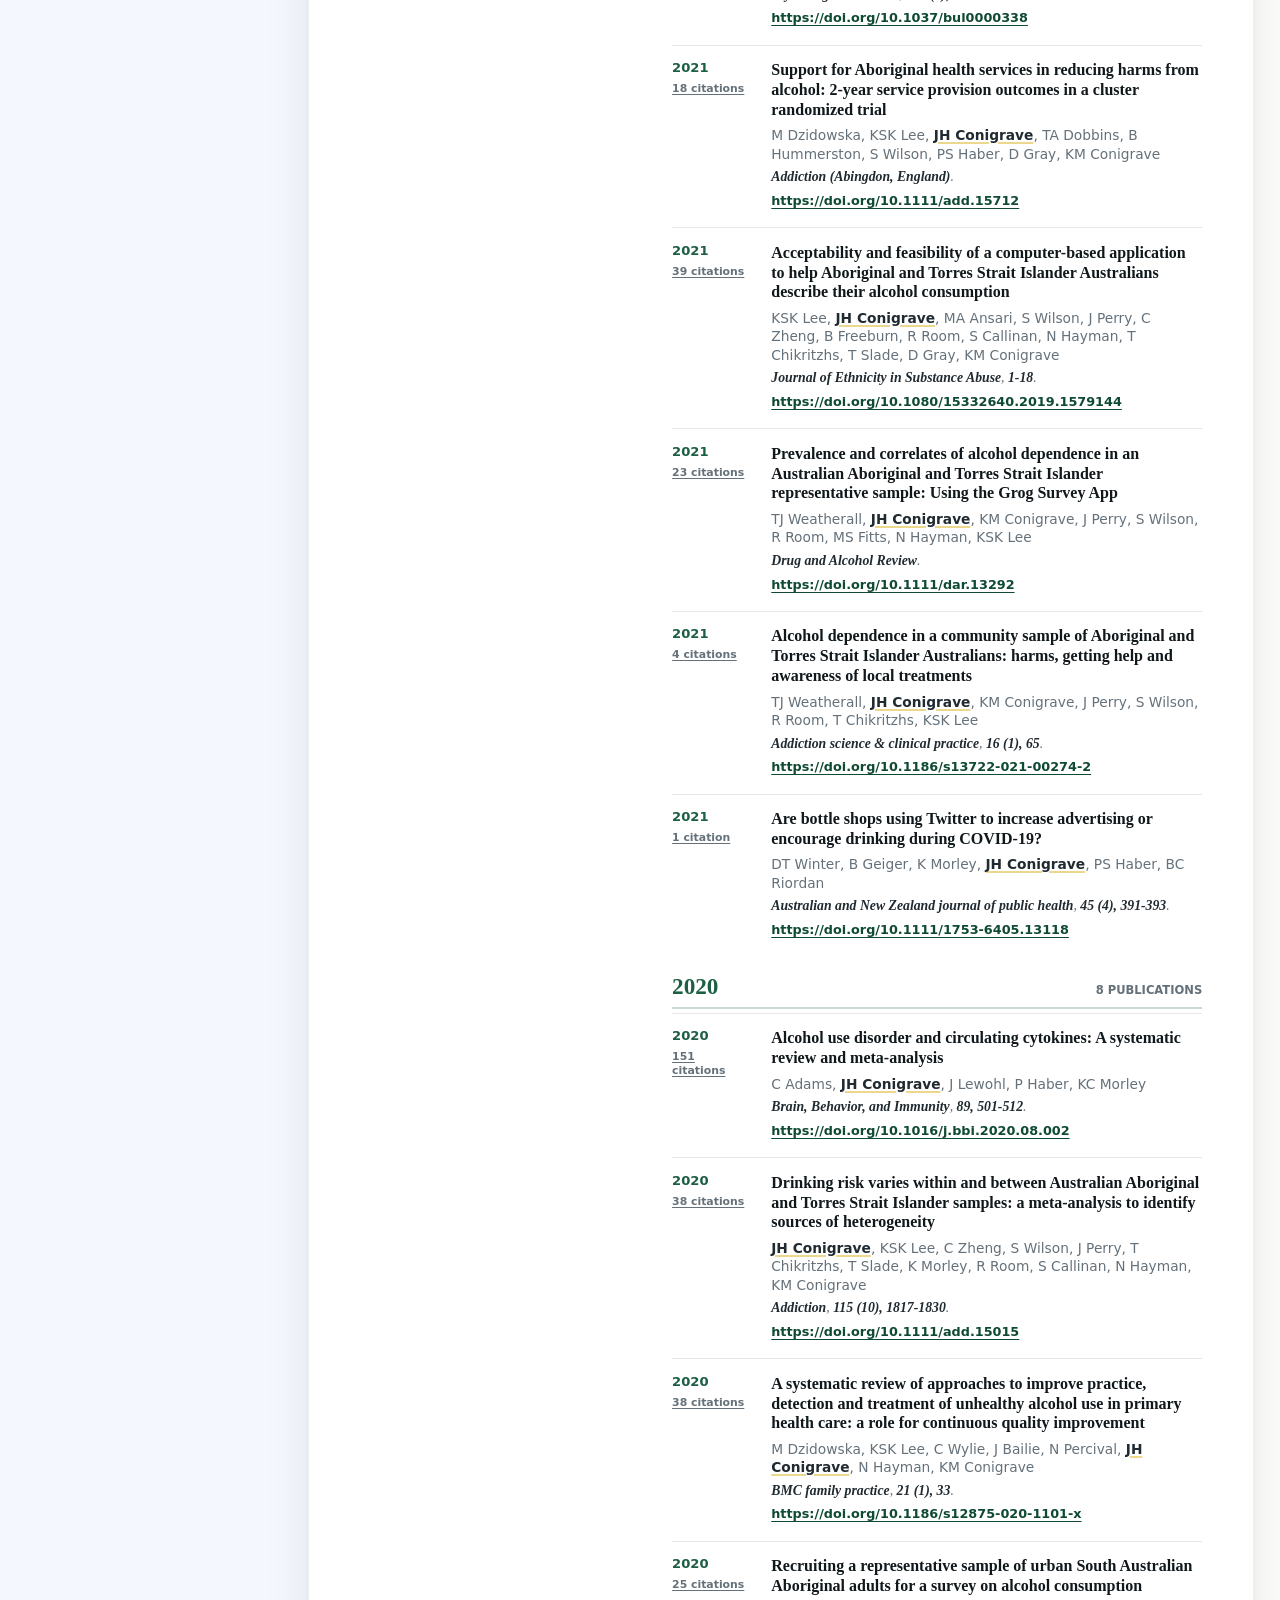
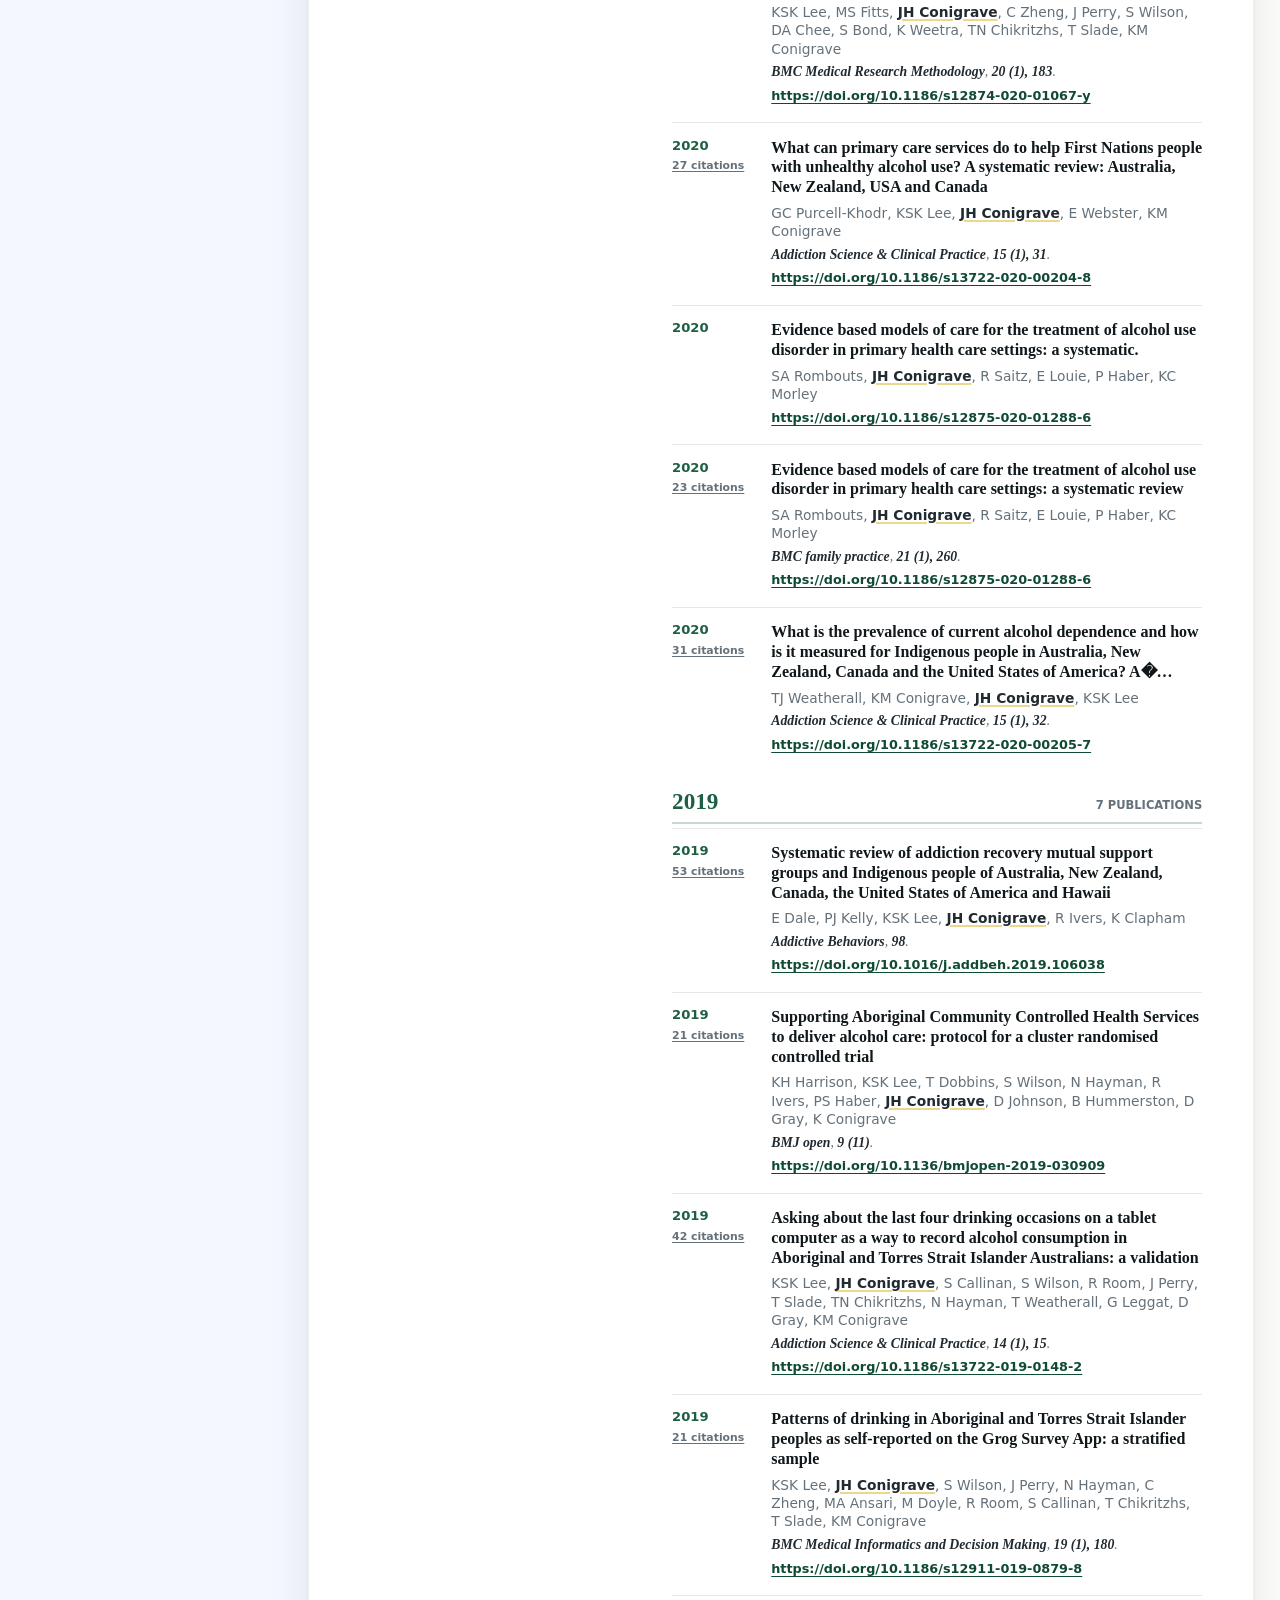
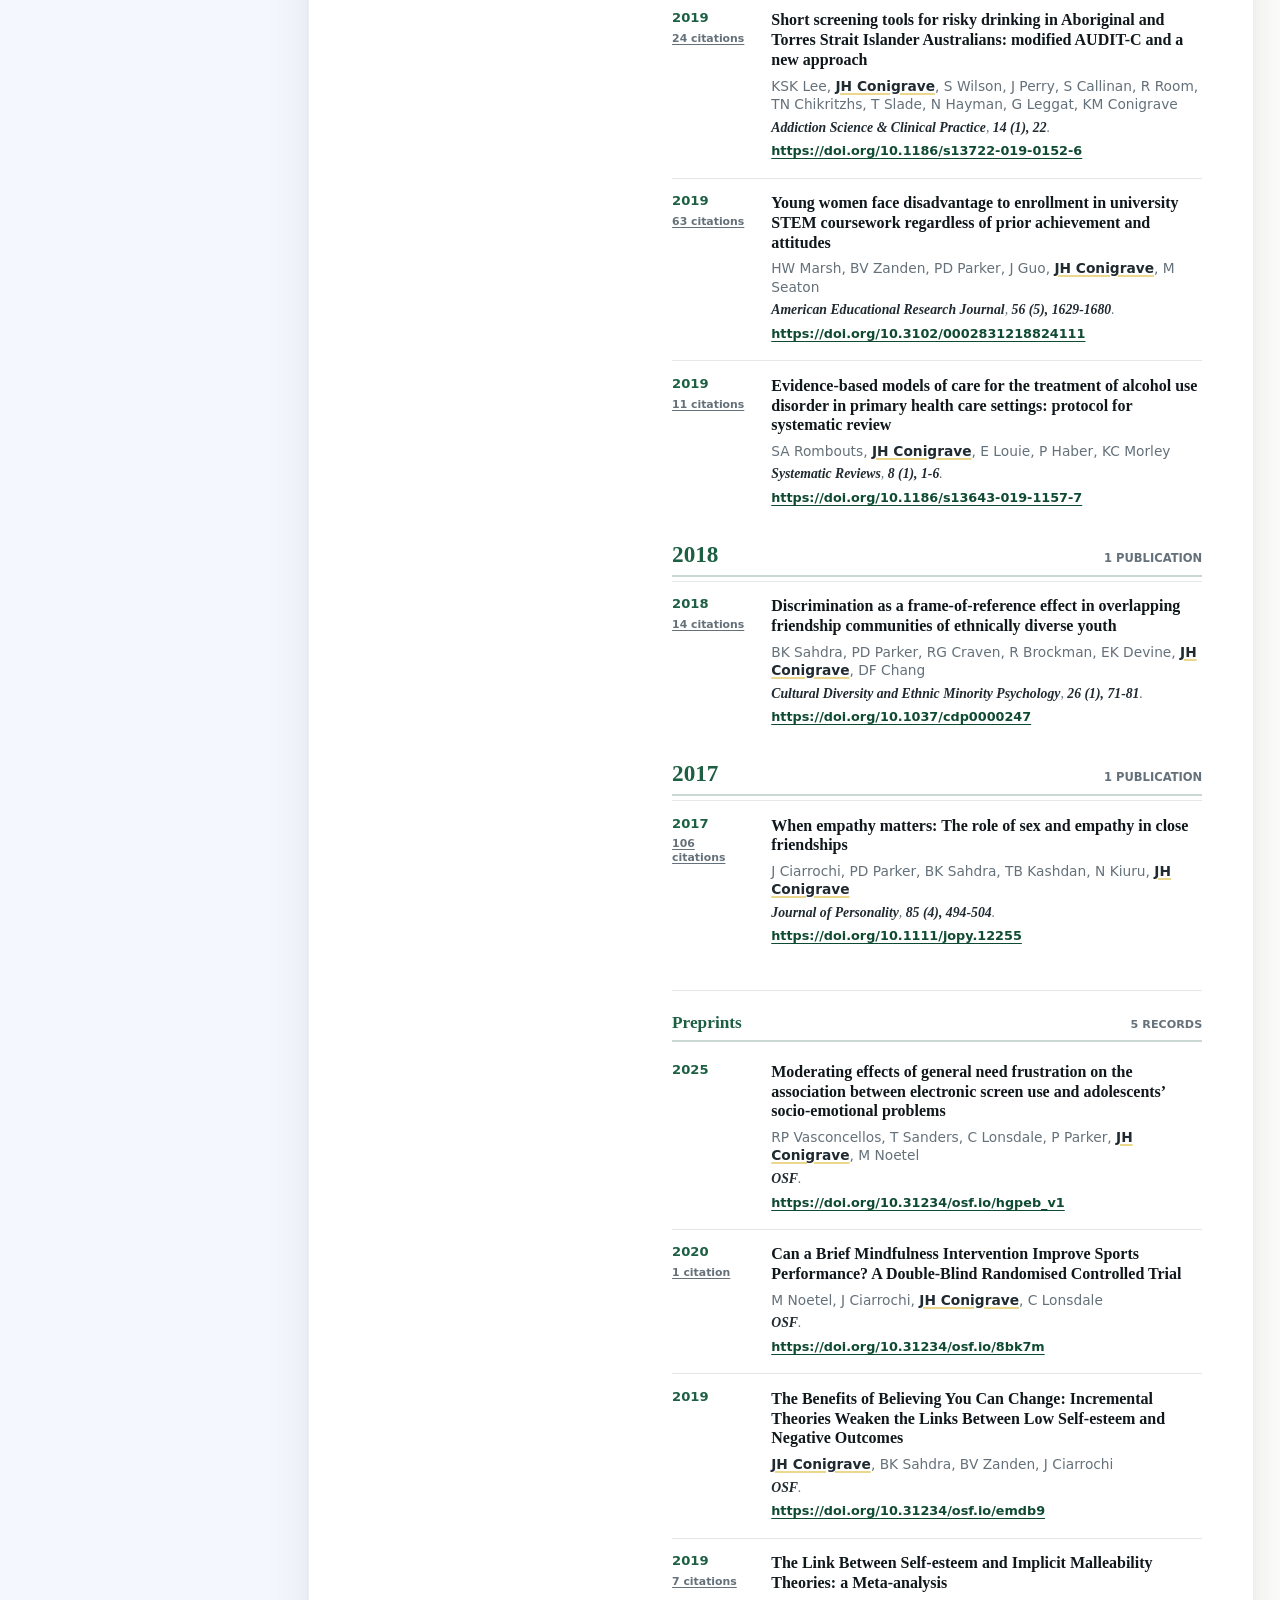
==== commit 3406065b: "fix issue with year highlighting when between sections" ====
--- a/inst/to_github/docs/index.html
+++ b/inst/to_github/docs/index.html
@@ -1267,7 +1267,7 @@
 <p>Built with <a href="https://github.com/rstudio/pagedown">pagedown</a>
 in R. Google Scholar data retrieved with <a href="https://github.com/jkeirstead/scholar">scholar</a>. Source: <a href="https://github.com/conig/jamesconigrave/">GitHub</a>.</p>
 <p>This document updates daily: <a href="https://conigrave.com/resume">conigrave.com/resume</a>.</p>
-<p>Updated: 2026-07-02 23:29:40 AEDT</p>
+<p>Updated: 2026-07-02 23:32:53 AEDT</p>
 </div>
 </div>
 <div id="main" class="section level1">
@@ -3128,9 +3128,18 @@
         }
       });
     };
+    var isPublicationSectionActive = function(marker) {
+      var sectionRect = publicationSection.getBoundingClientRect();
+      return sectionRect.top <= marker && sectionRect.bottom > marker;
+    };
     var updatePublicationYear = function() {
       if (!publicationSection || !yearLinks.length) return;
       if (!activeLink || activeLink.getAttribute("href") !== publicationOwnerHref) {
+        setActivePublicationYear("");
+        return;
+      }
+      var marker = Math.min(window.innerHeight * 0.42, 380);
+      if (!isPublicationSectionActive(marker)) {
         setActivePublicationYear("");
         return;
       }
@@ -3141,7 +3150,6 @@
         setActivePublicationYear("");
         return;
       }
-      var marker = Math.min(window.innerHeight * 0.42, 380);
       var currentEntry = null;
       visibleEntries.forEach(function(entry) {
         var rect = entry.getBoundingClientRect();
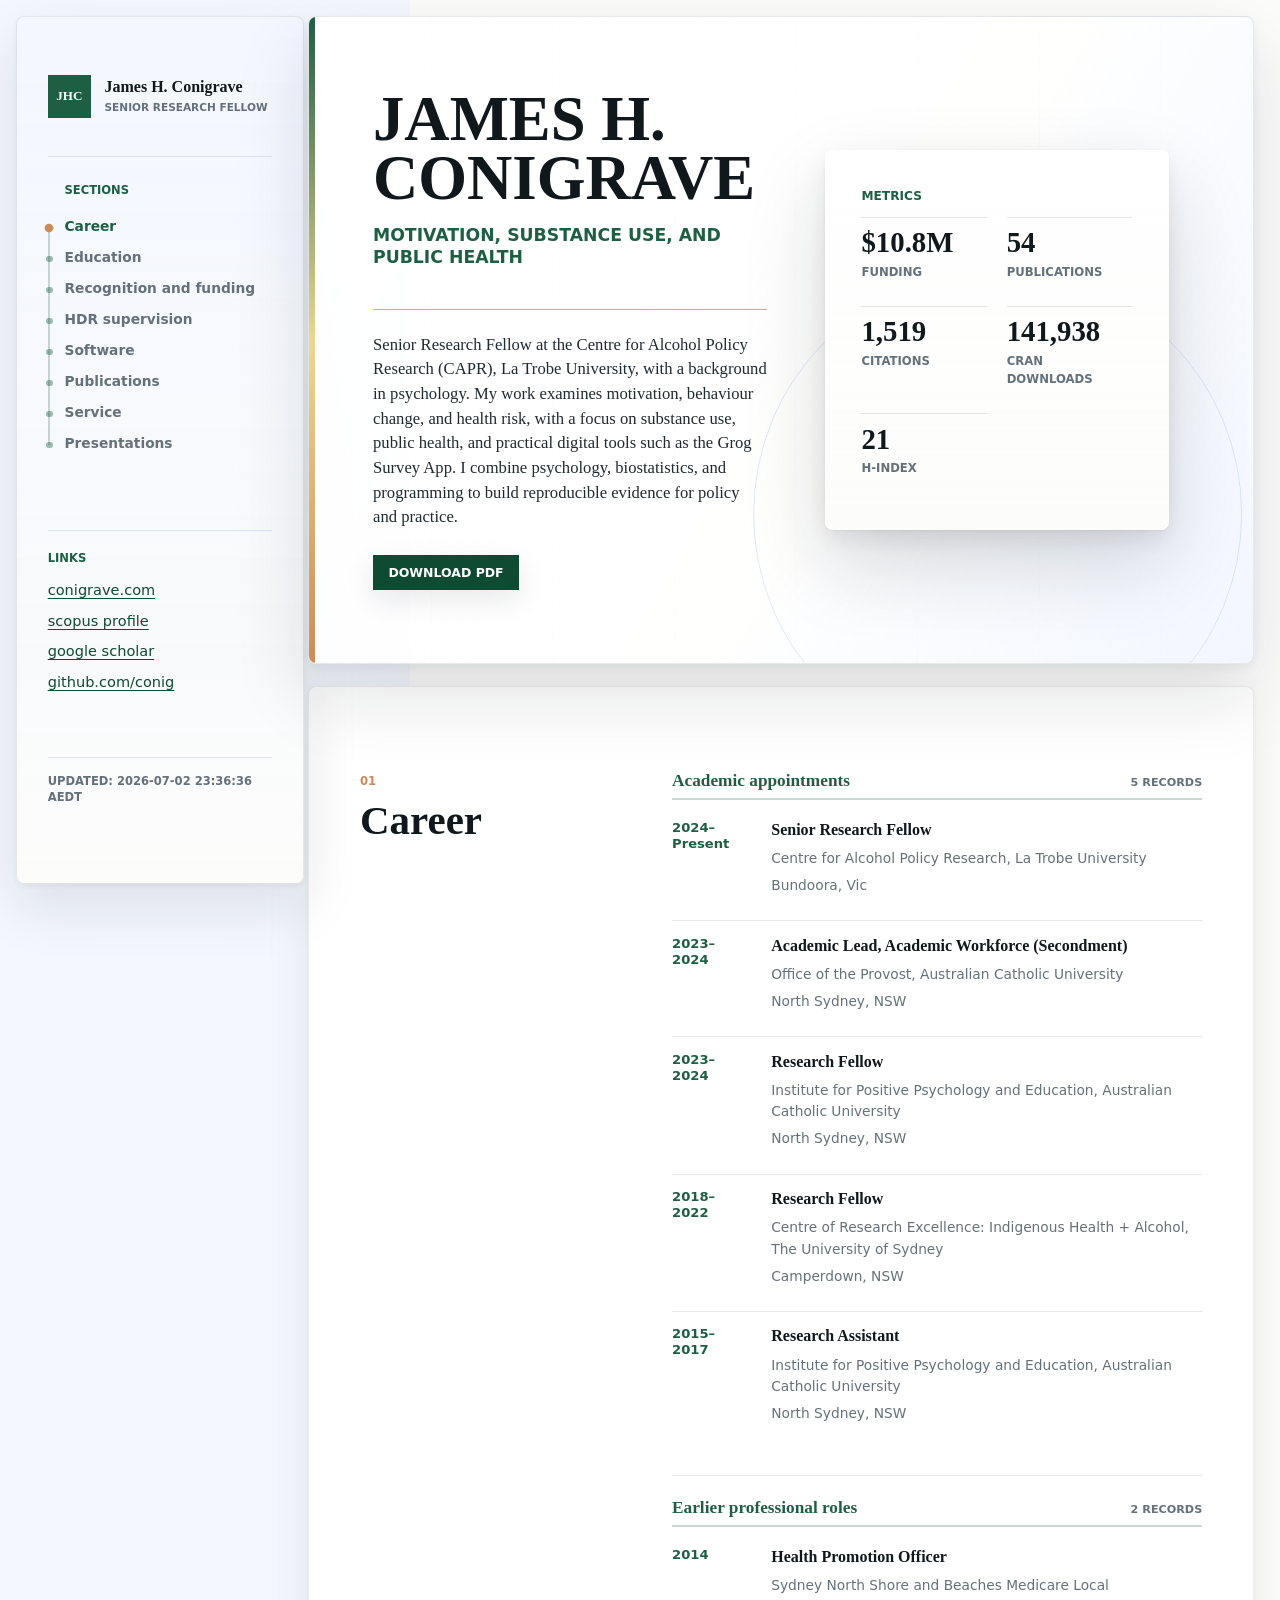
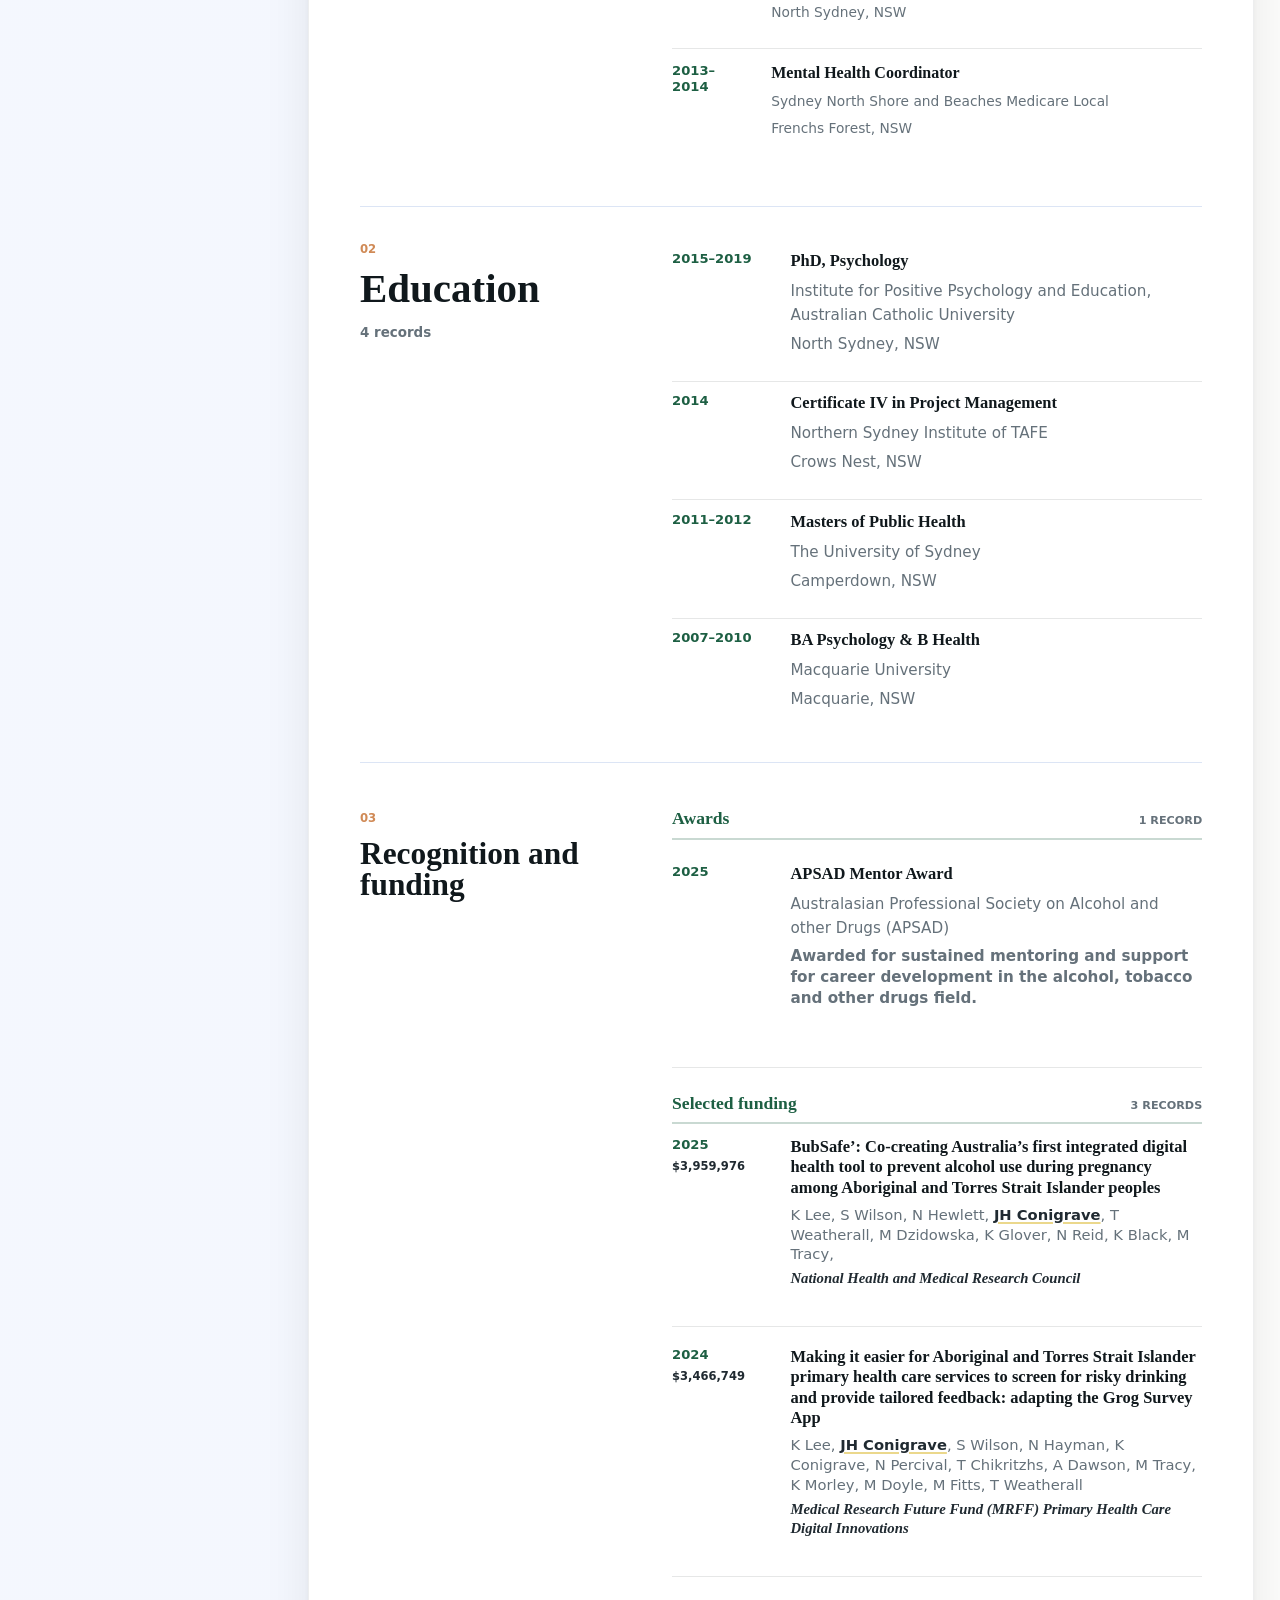
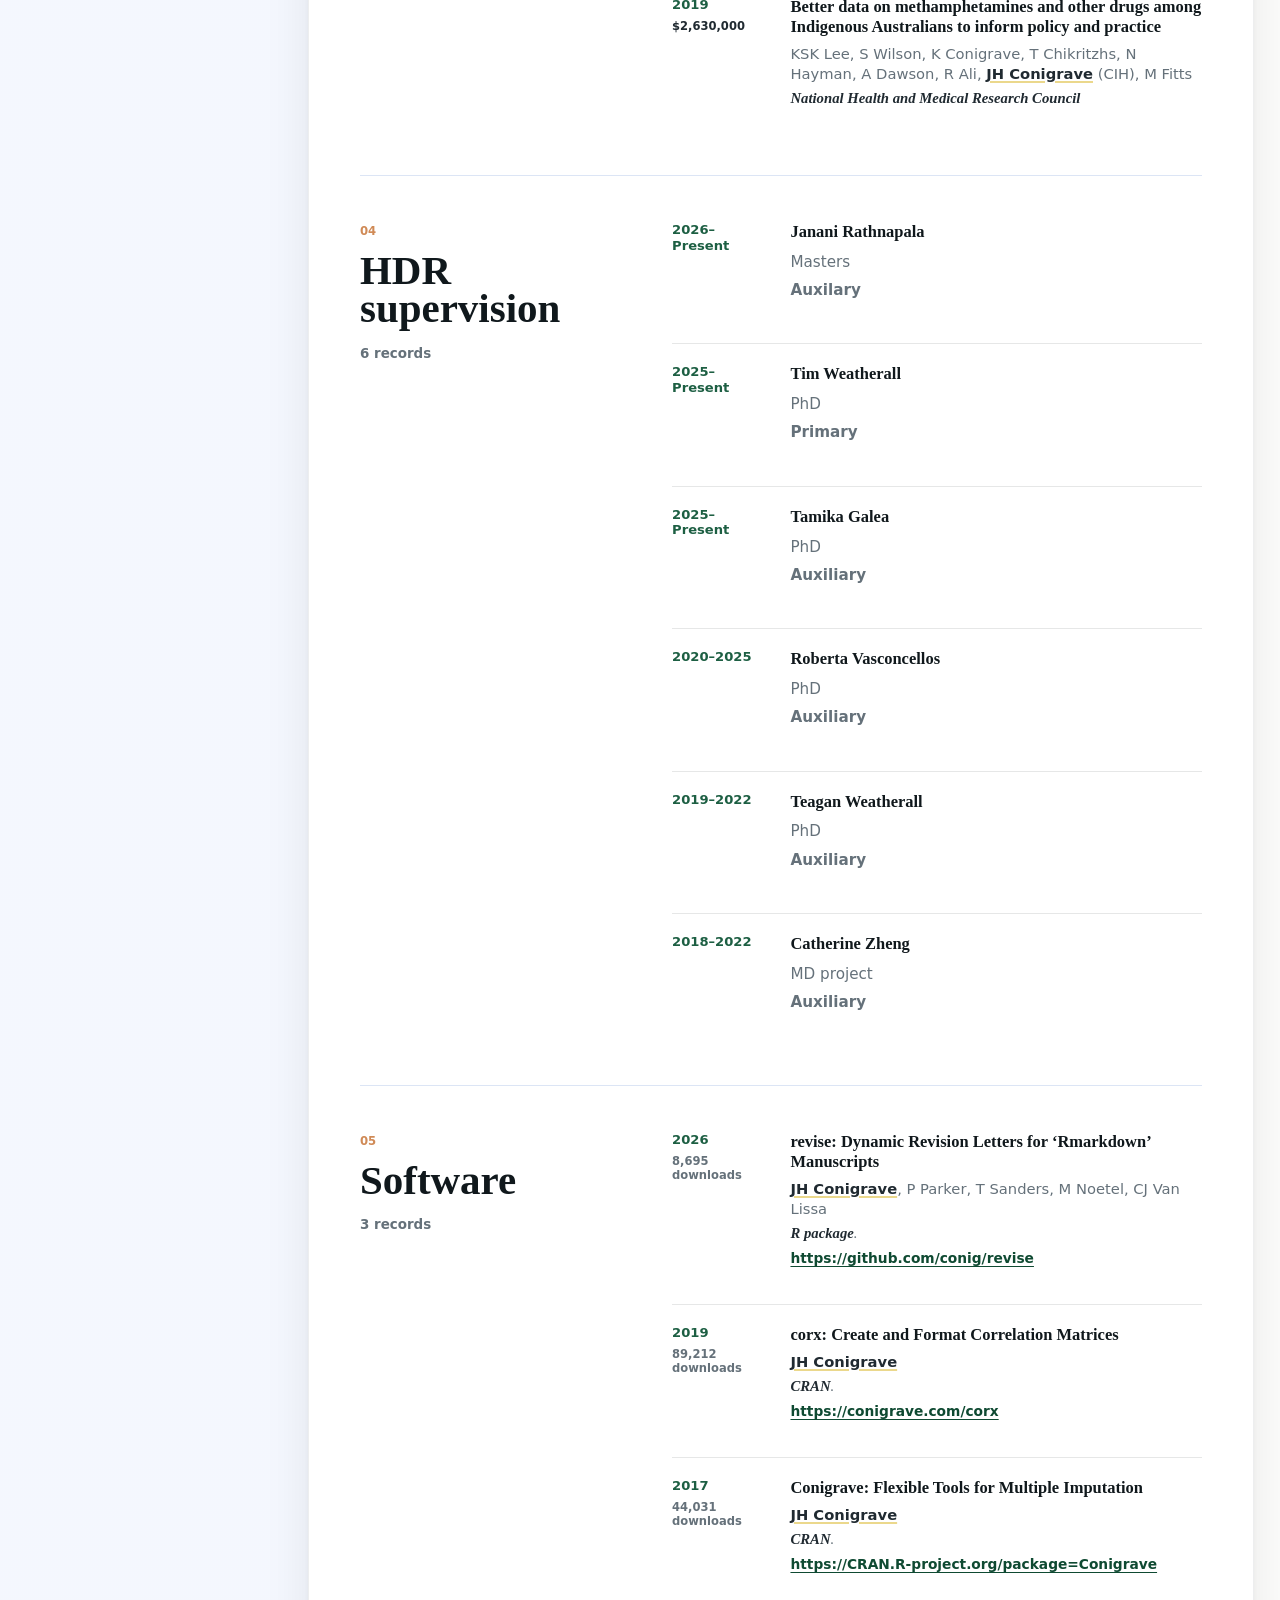
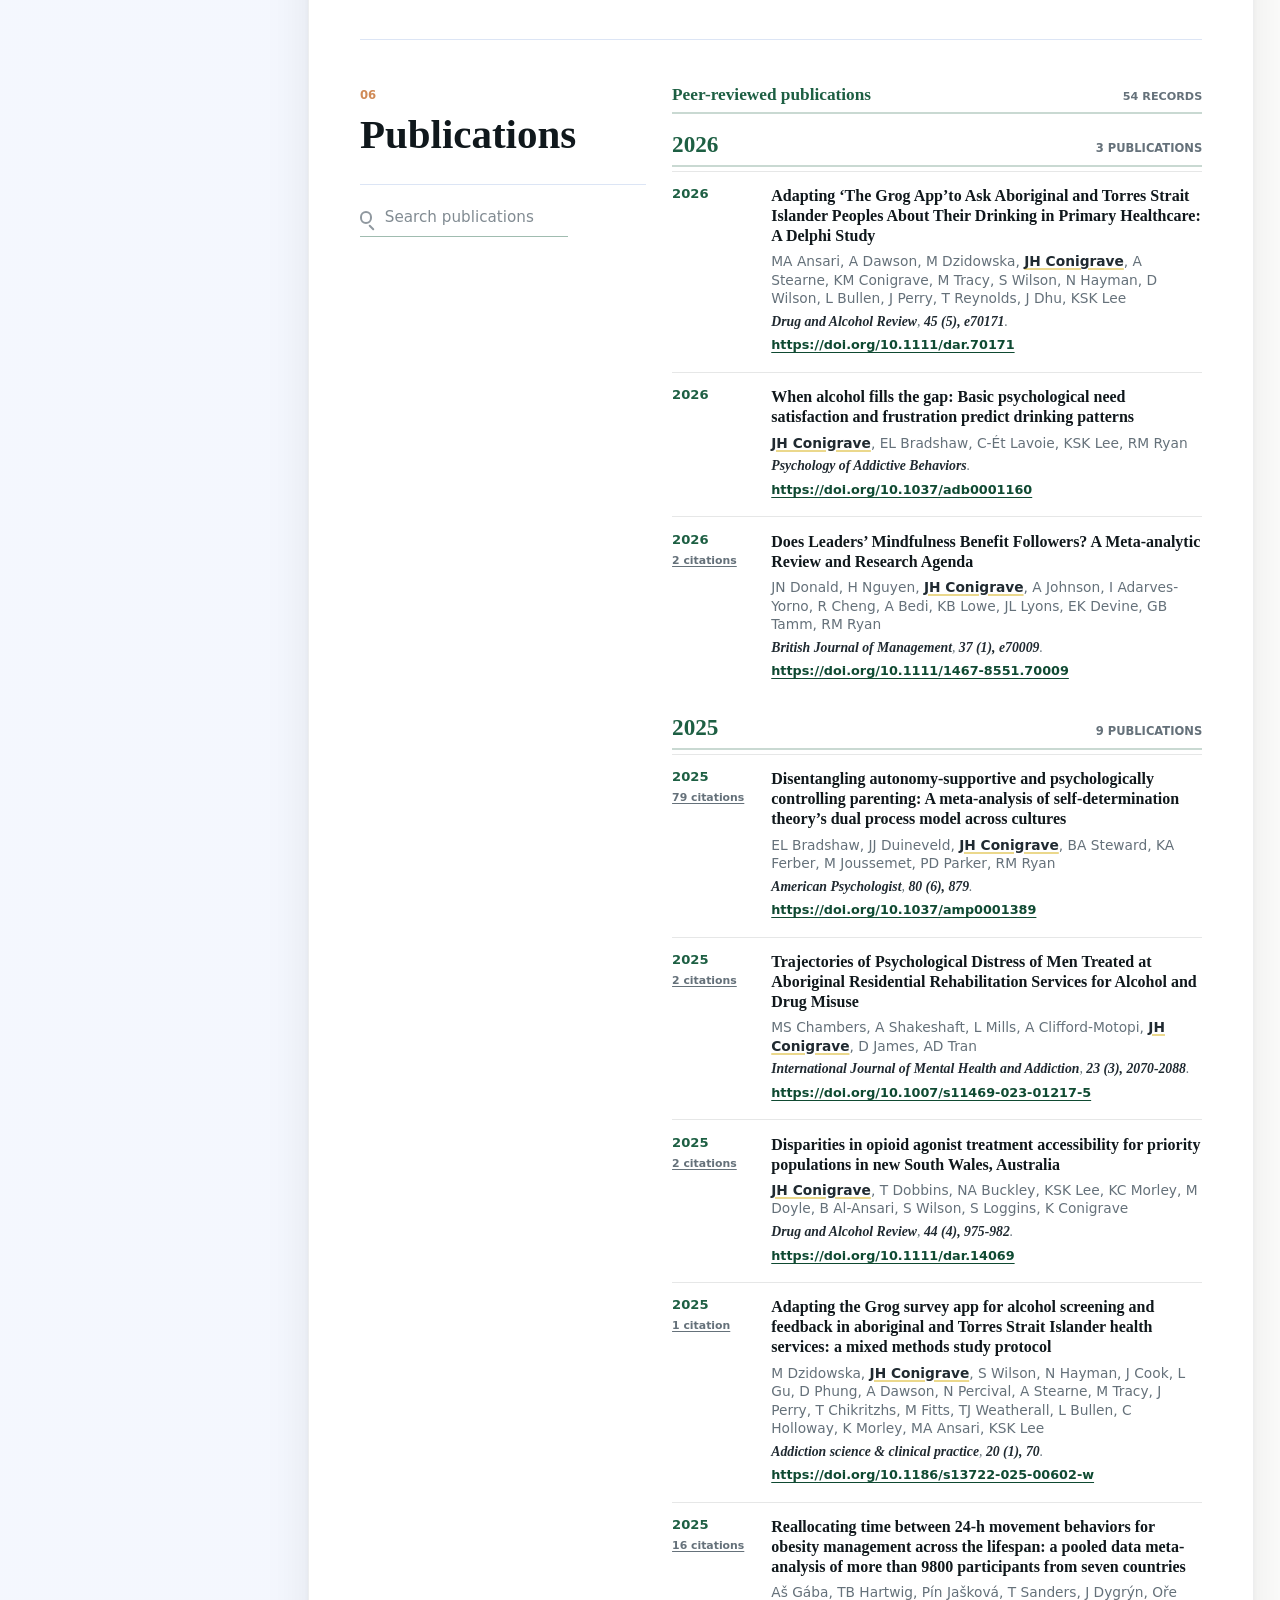
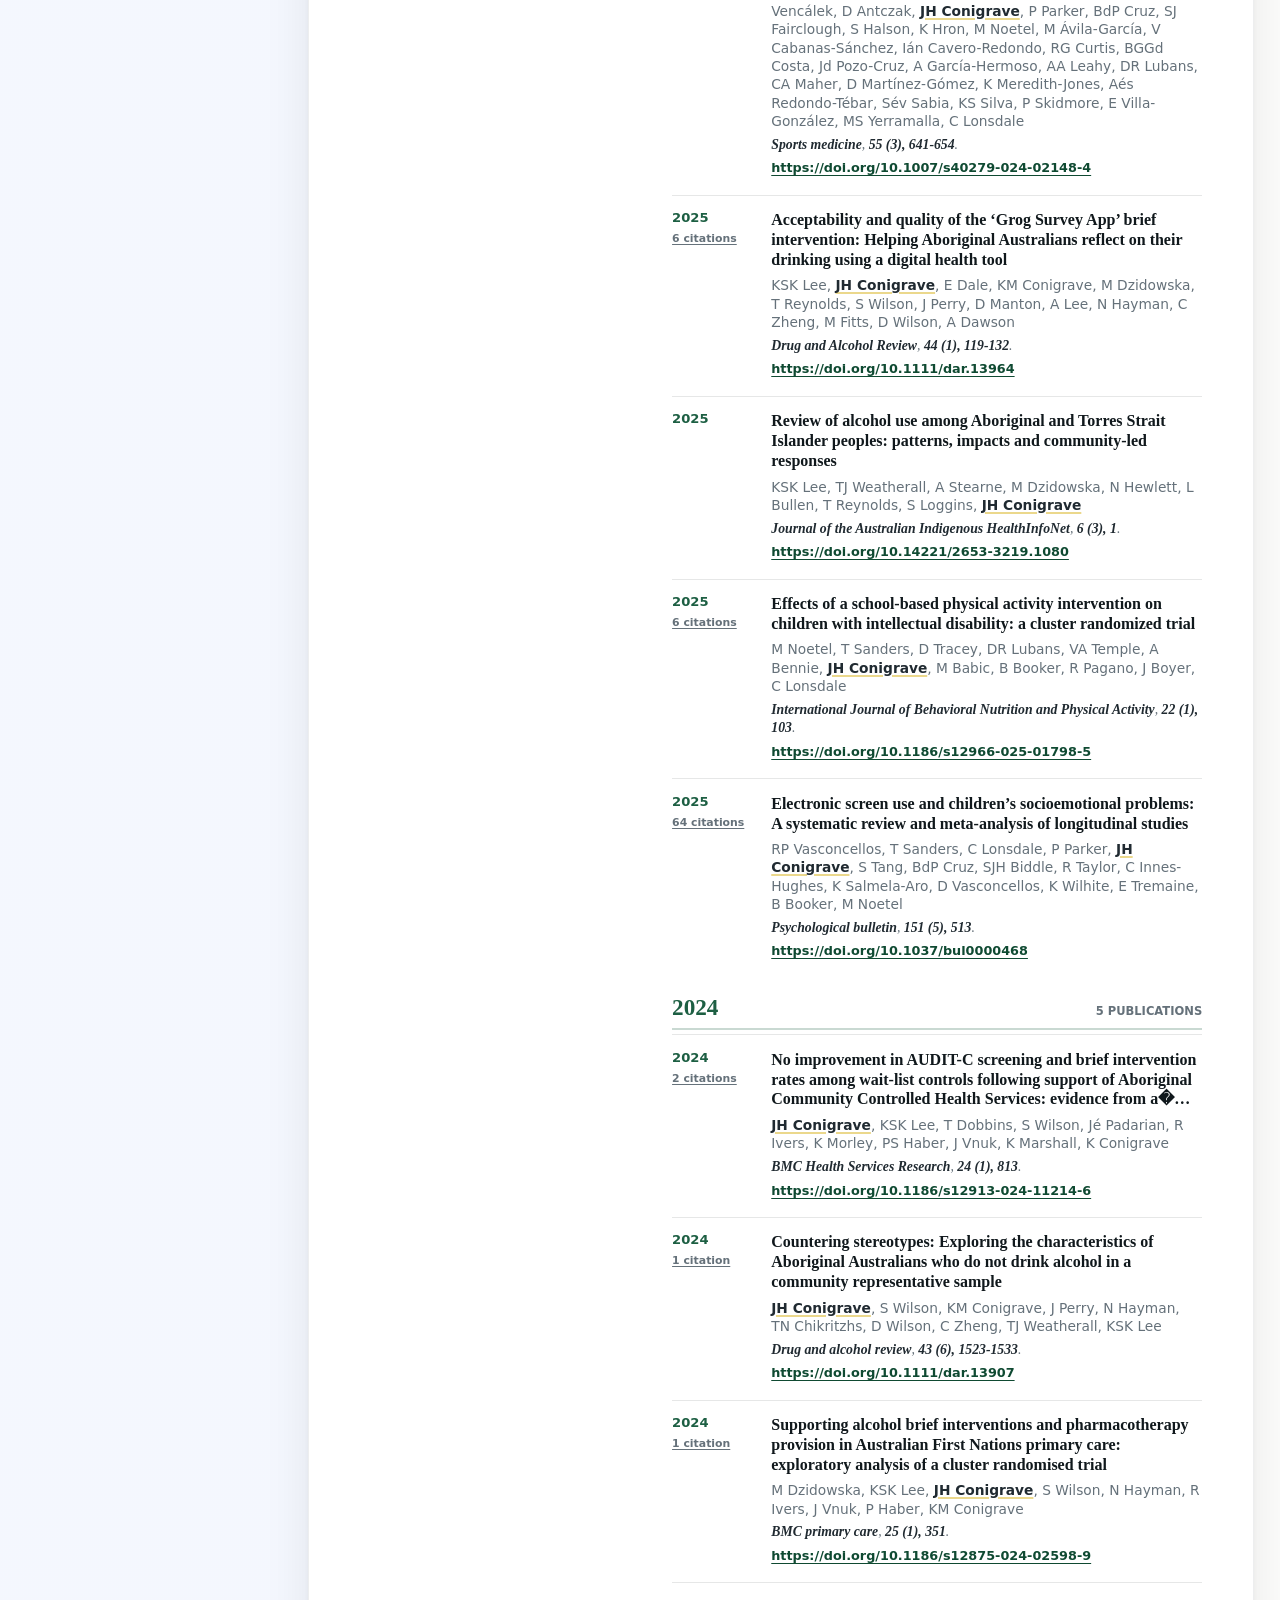
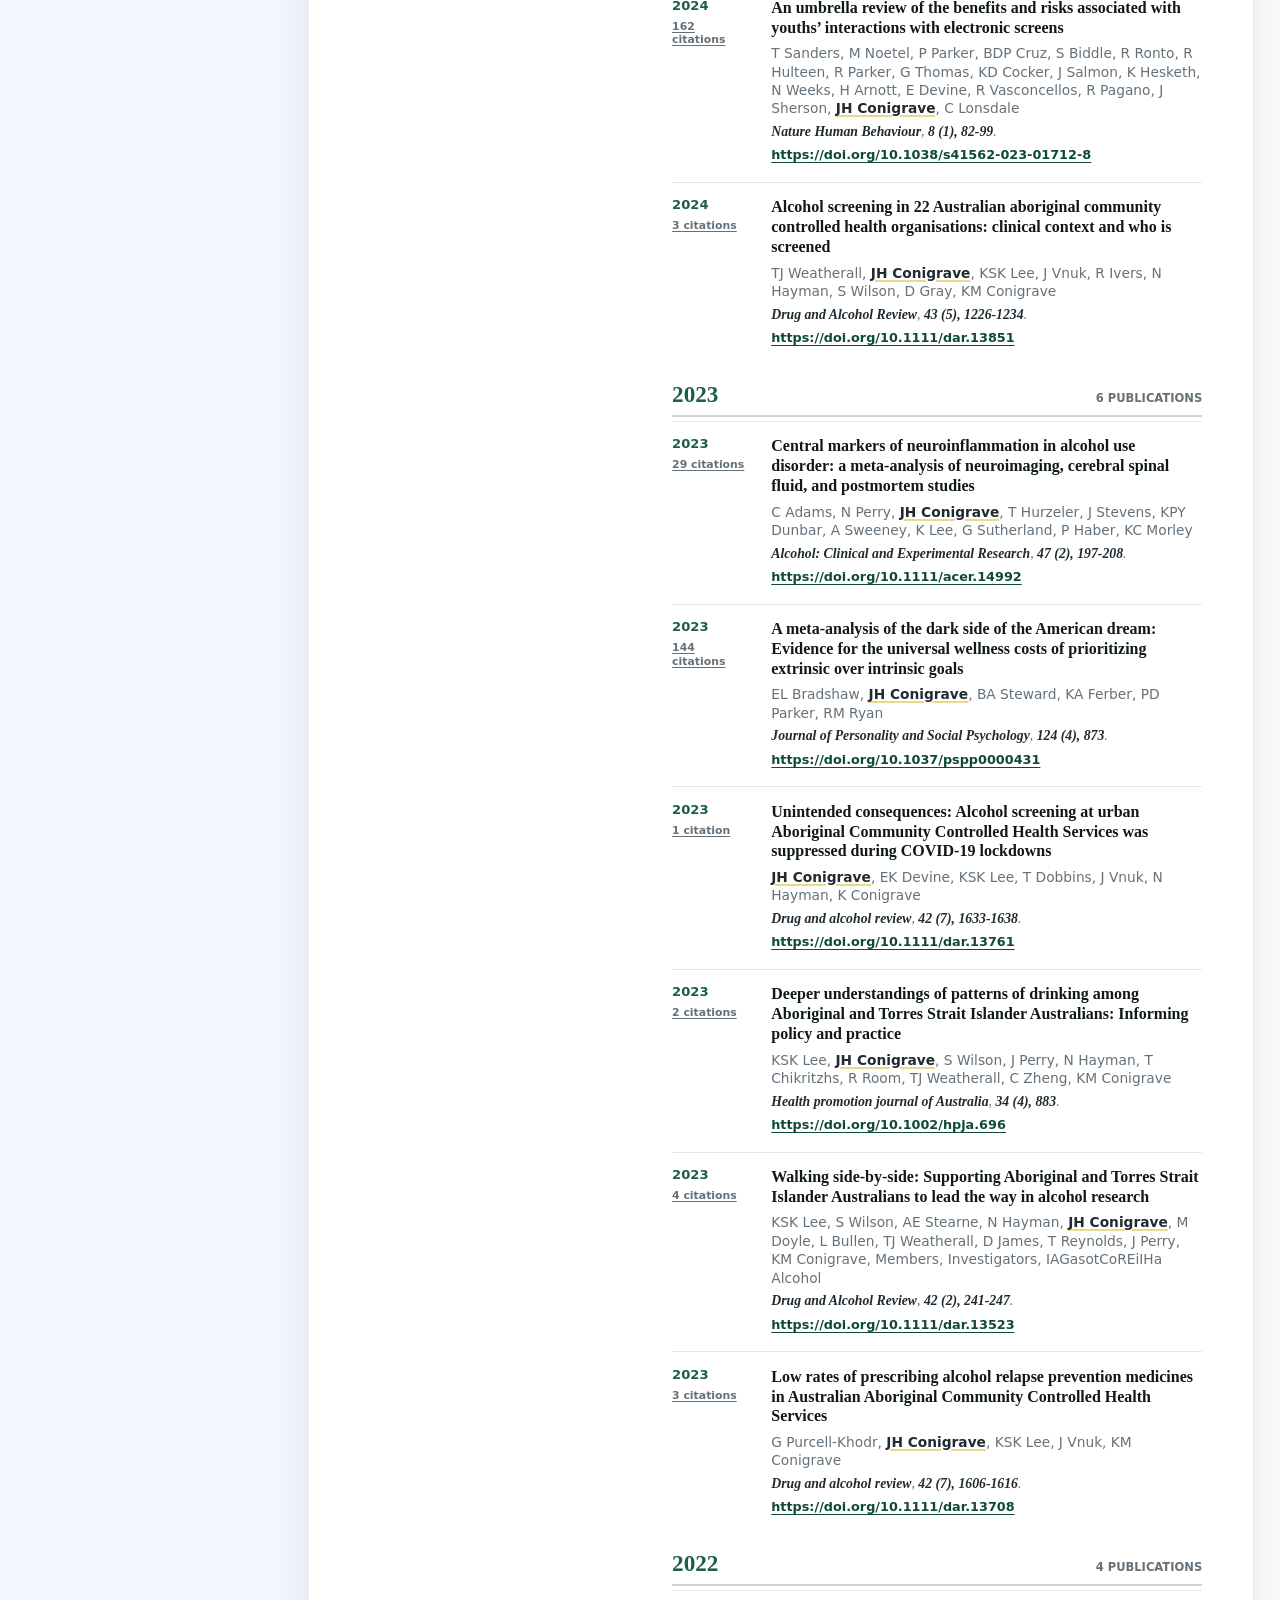
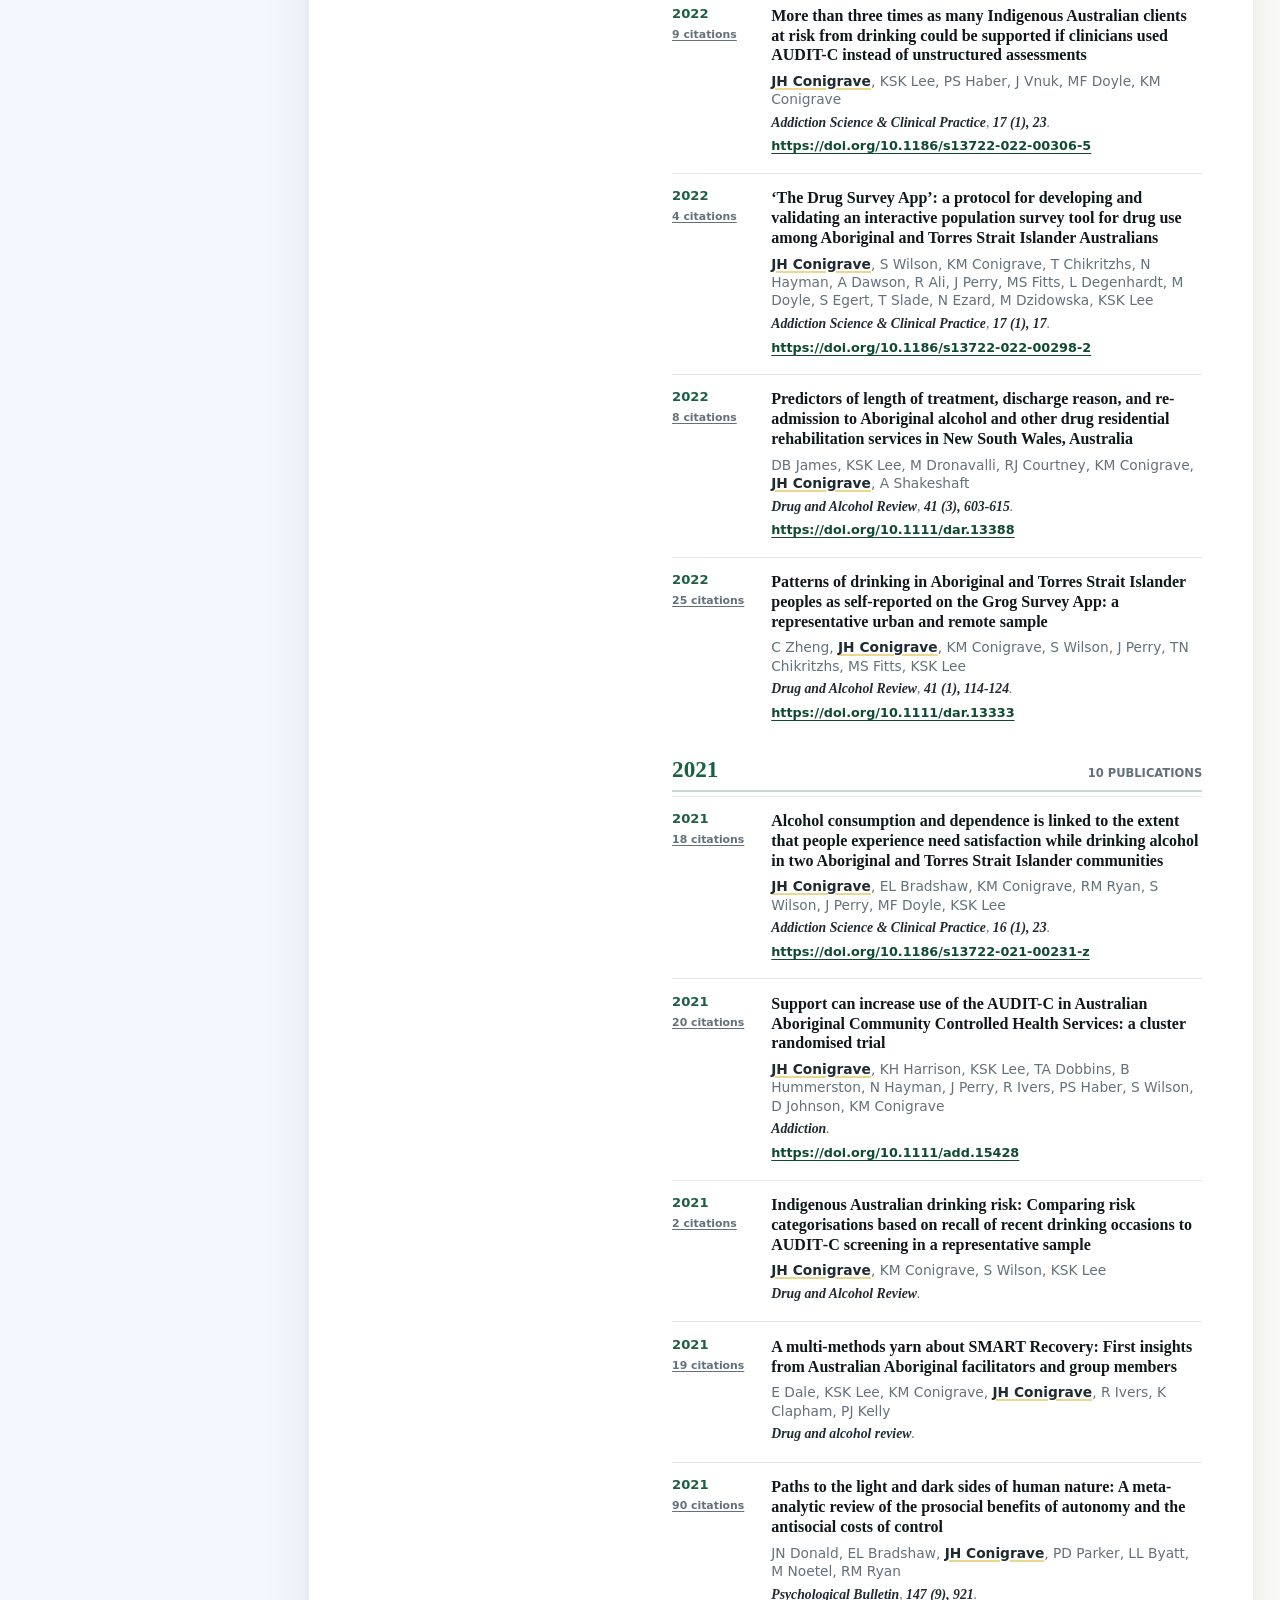
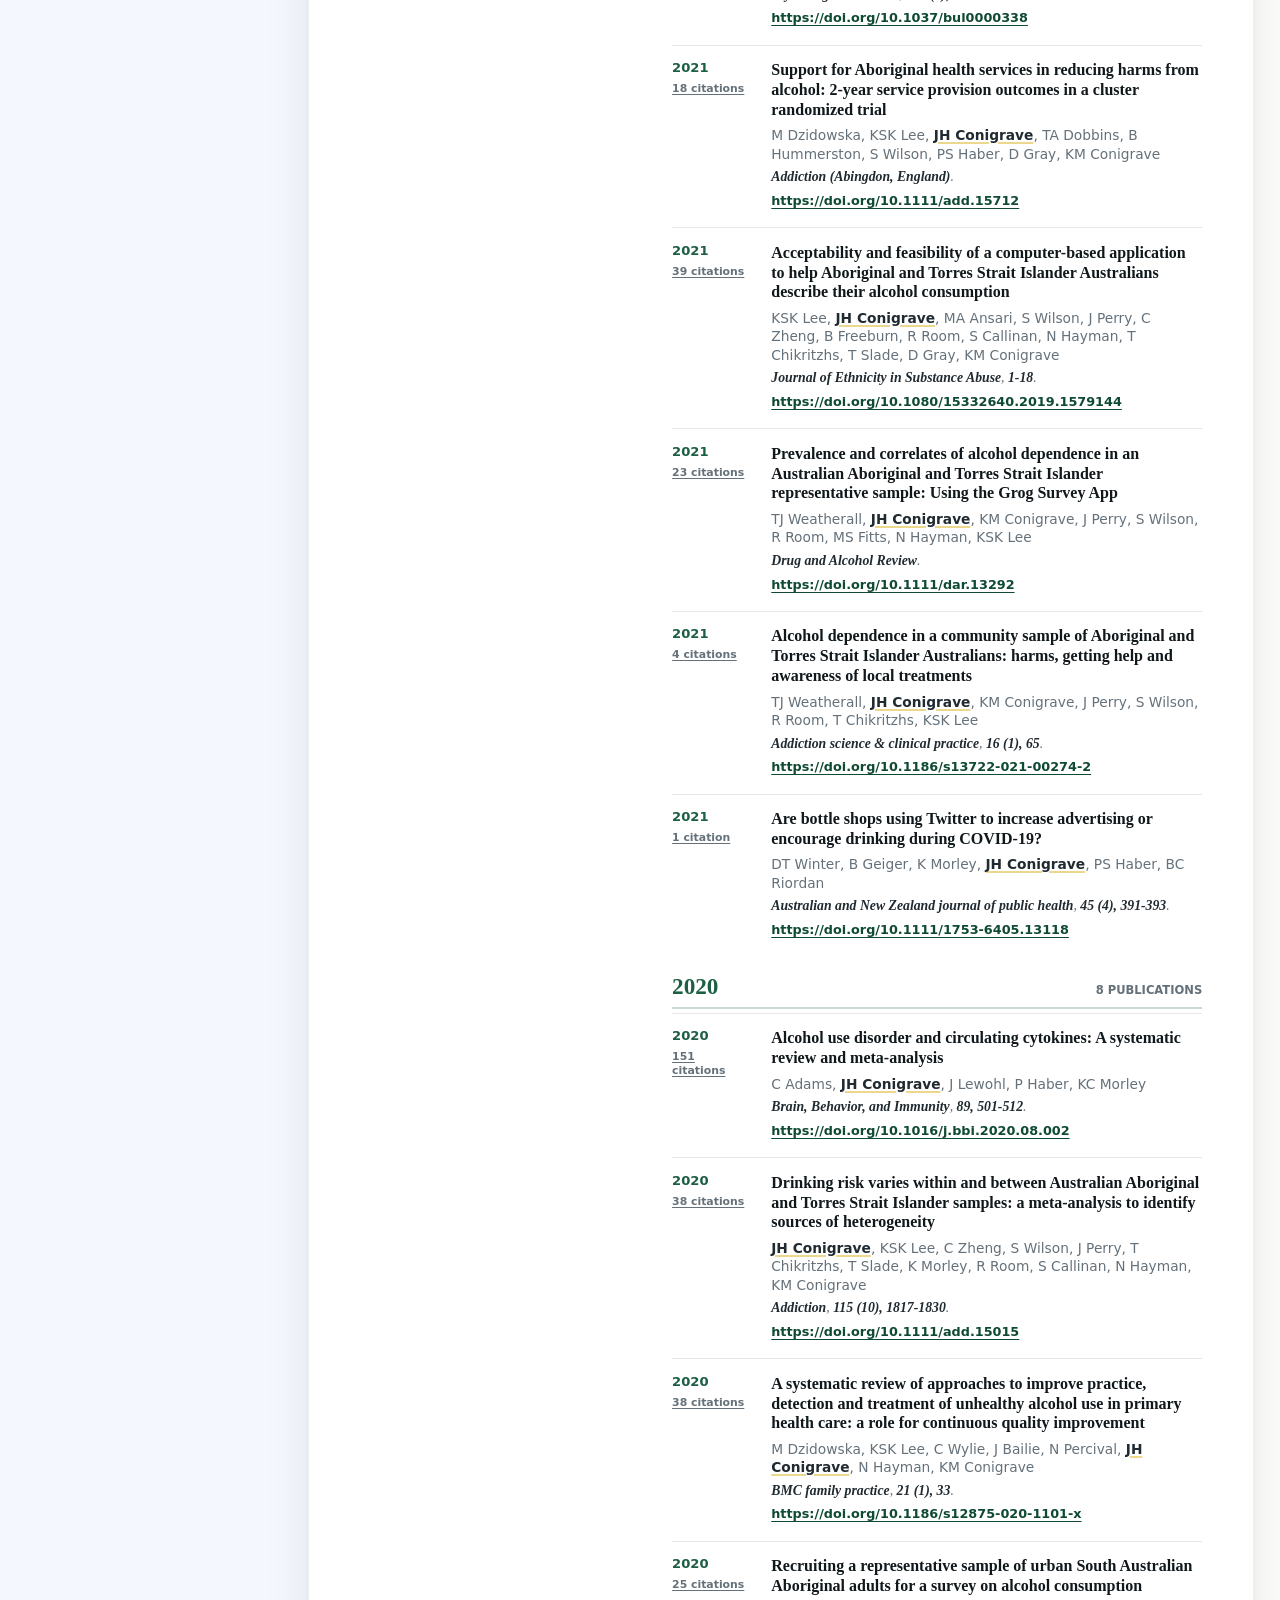
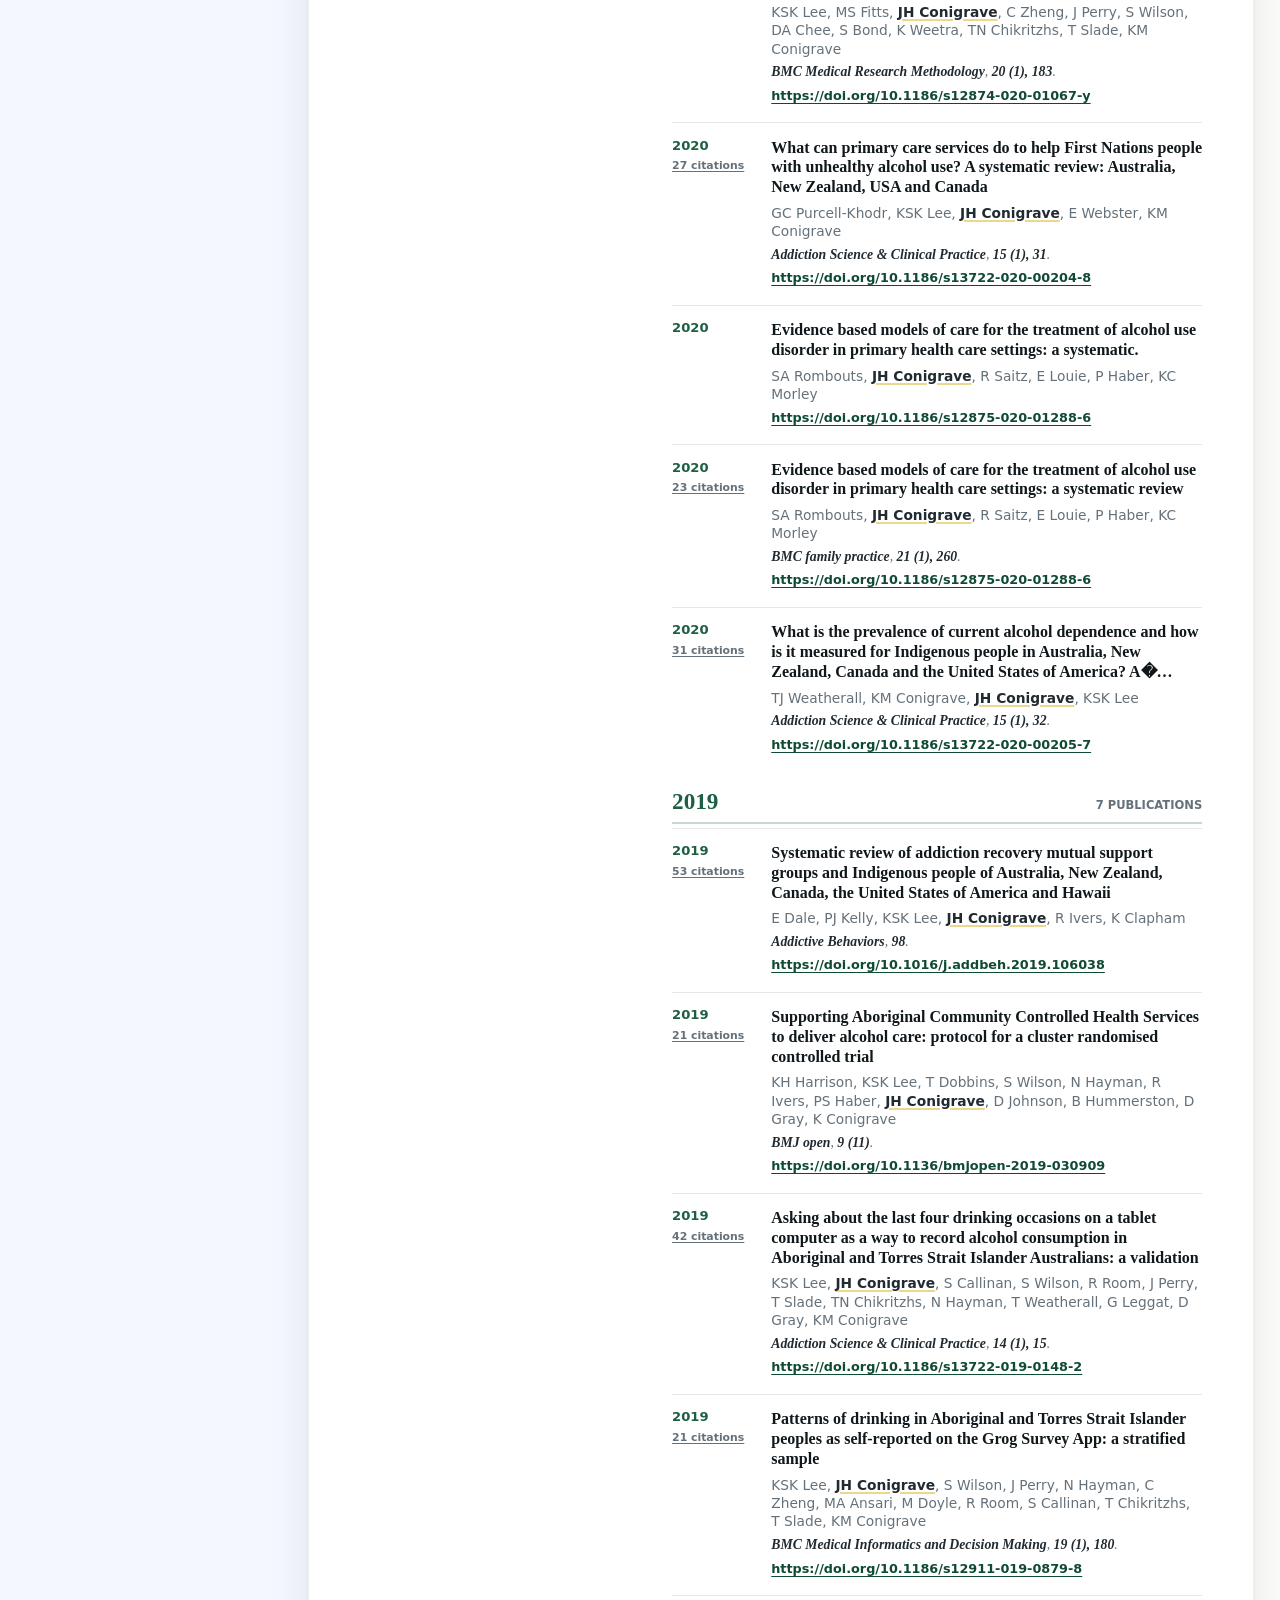
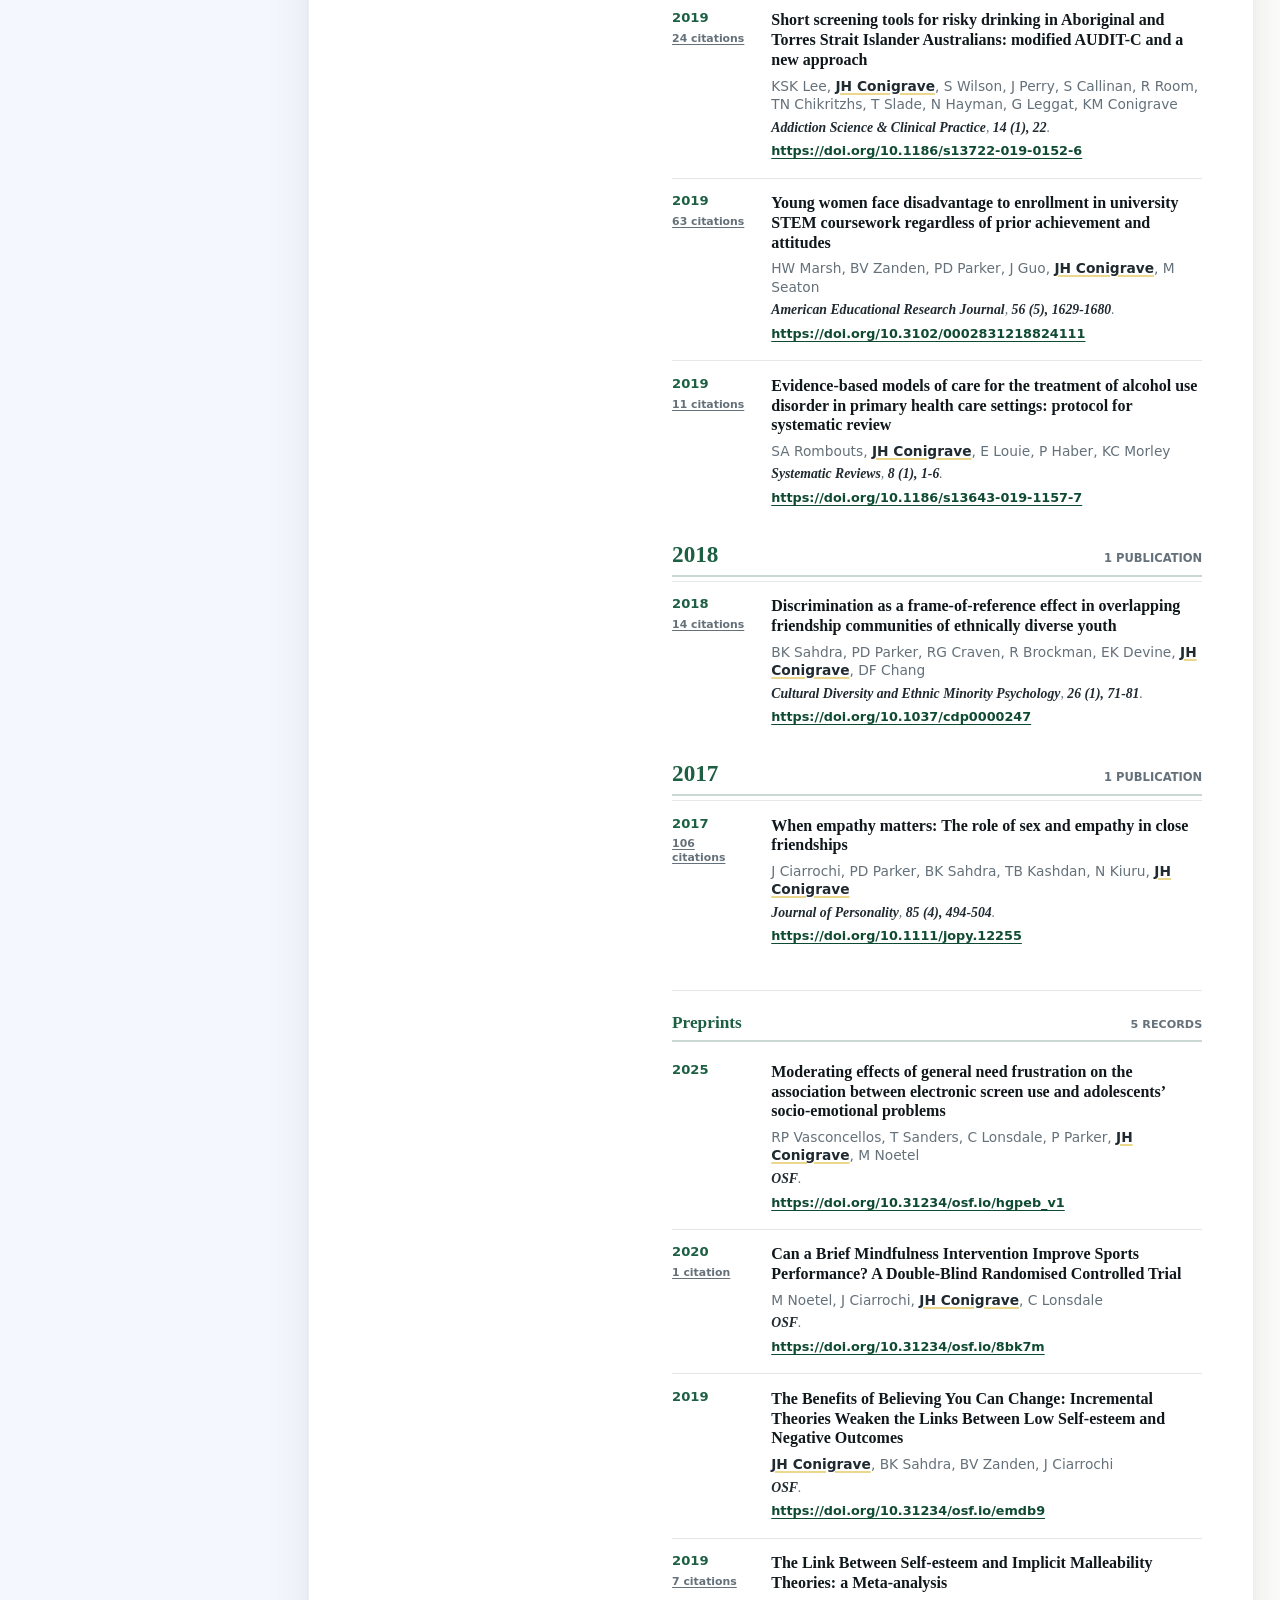
==== commit ba58492e: "update sidebar" ====
--- a/inst/to_github/docs/index.html
+++ b/inst/to_github/docs/index.html
@@ -1235,7 +1235,7 @@
 <h1>Aside</h1>
 <!-- ![James](james_smaller.png){width=100%} -->
 <div id="contact" class="section level2">
-<h2>Contact</h2>
+<h2>Links</h2>
 <ul>
 <li><i class="fa fa-globe-asia"></i> <a href="https://conigrave.com">conigrave.com</a></li>
 <li><i class="fa fa-leaf"></i> <a href="https://www.scopus.com/authid/detail.uri?authorId=57207914919">scopus
@@ -1267,7 +1267,7 @@
 <p>Built with <a href="https://github.com/rstudio/pagedown">pagedown</a>
 in R. Google Scholar data retrieved with <a href="https://github.com/jkeirstead/scholar">scholar</a>. Source: <a href="https://github.com/conig/jamesconigrave/">GitHub</a>.</p>
 <p>This document updates daily: <a href="https://conigrave.com/resume">conigrave.com/resume</a>.</p>
-<p>Updated: 2026-07-02 23:32:53 AEDT</p>
+<p>Updated: 2026-07-02 23:36:36 AEDT</p>
 </div>
 </div>
 <div id="main" class="section level1">
@@ -2440,7 +2440,7 @@
     mark.textContent = "JHC";
     var text = document.createElement("div");
     text.className = "rail-name";
-    text.innerHTML = "<strong>James H. Conigrave</strong><span>Academic CV</span>";
+    text.innerHTML = "<strong>James H. Conigrave</strong><span>Senior Research Fellow</span>";
     identity.appendChild(mark);
     identity.appendChild(text);
     return identity;
